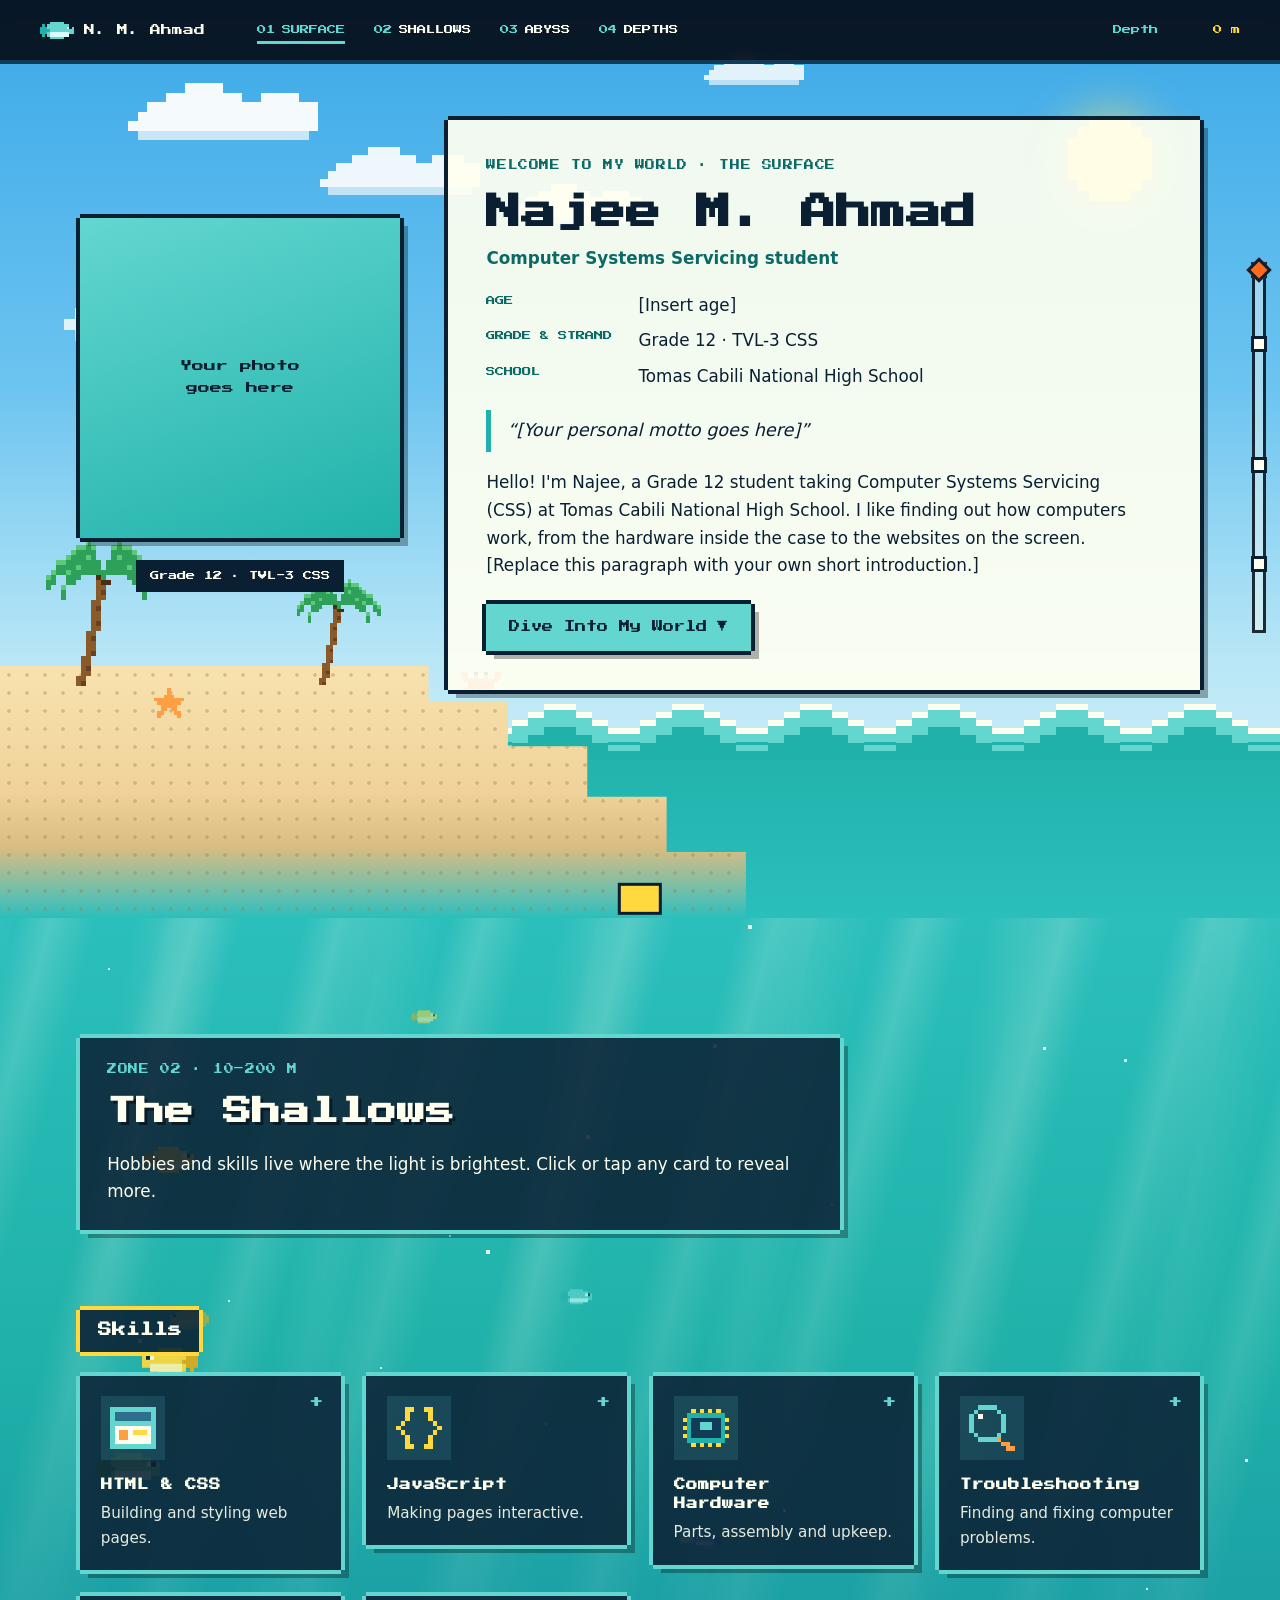
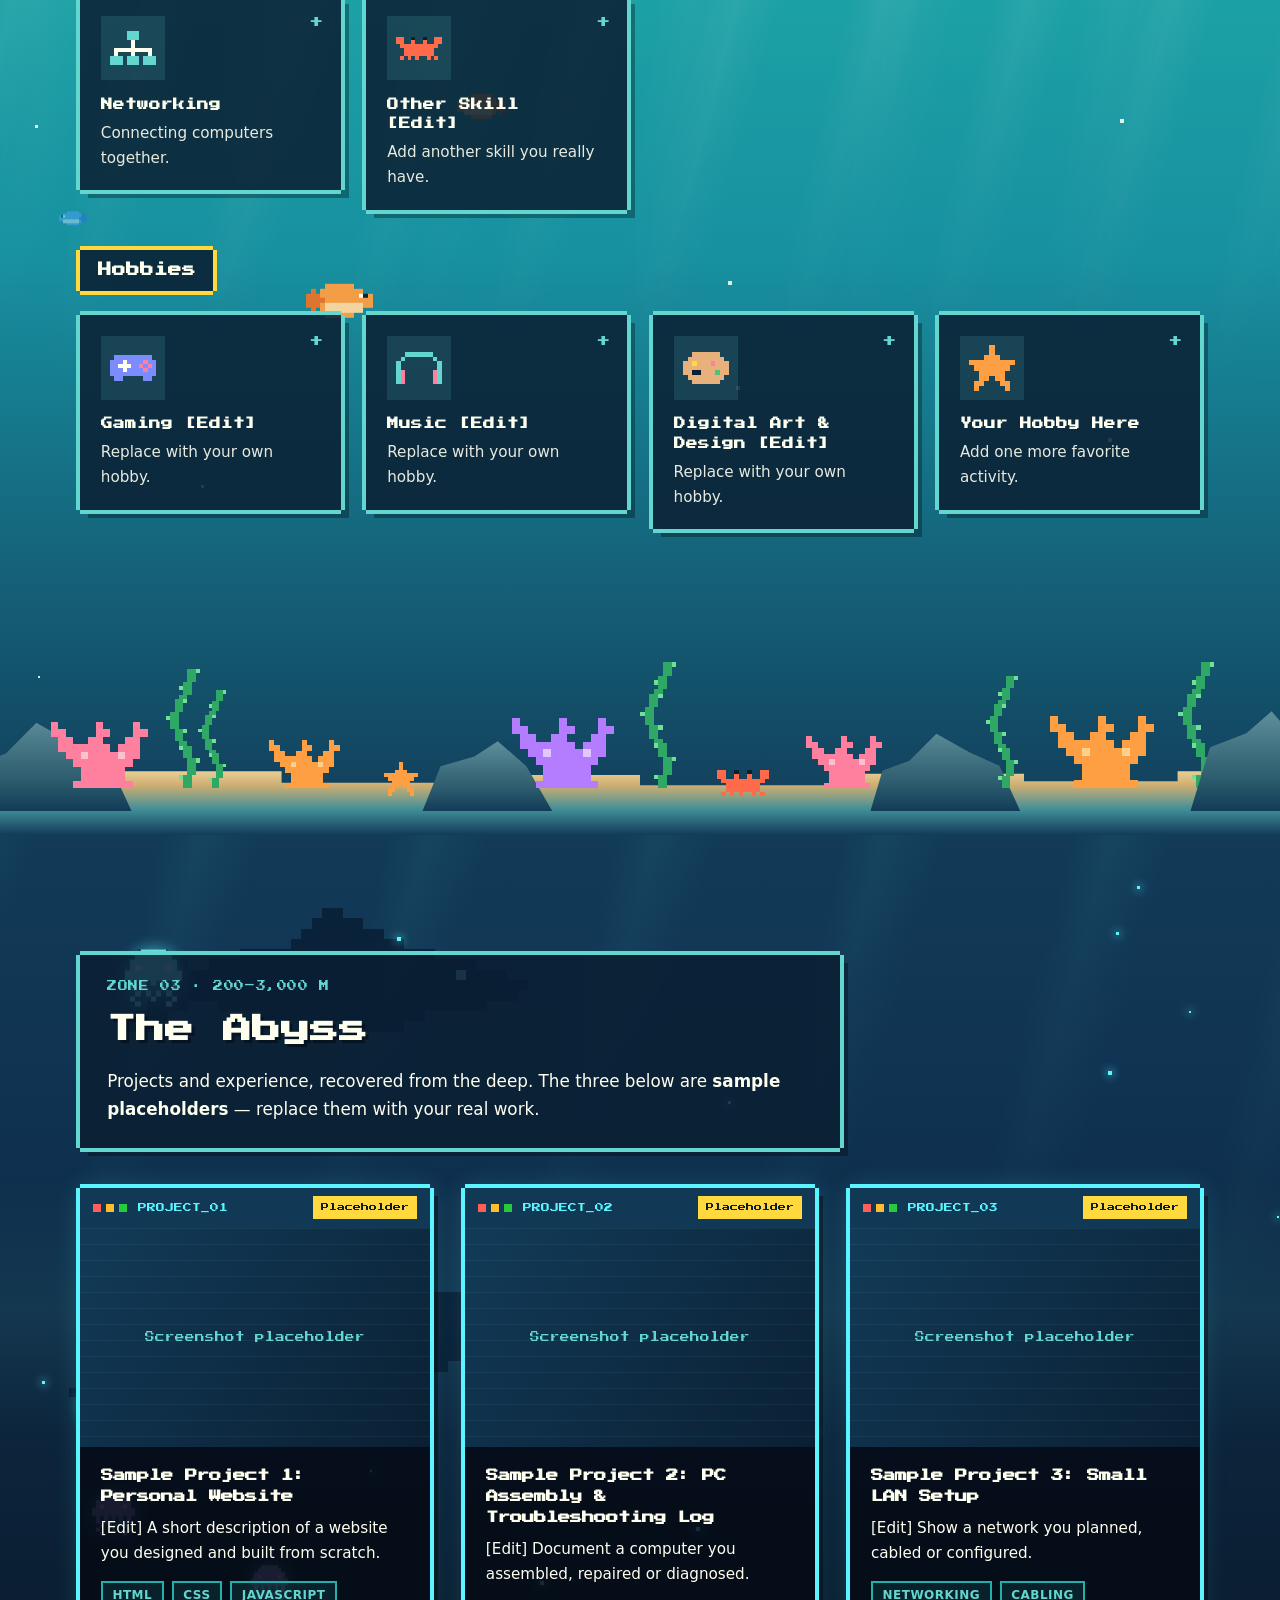
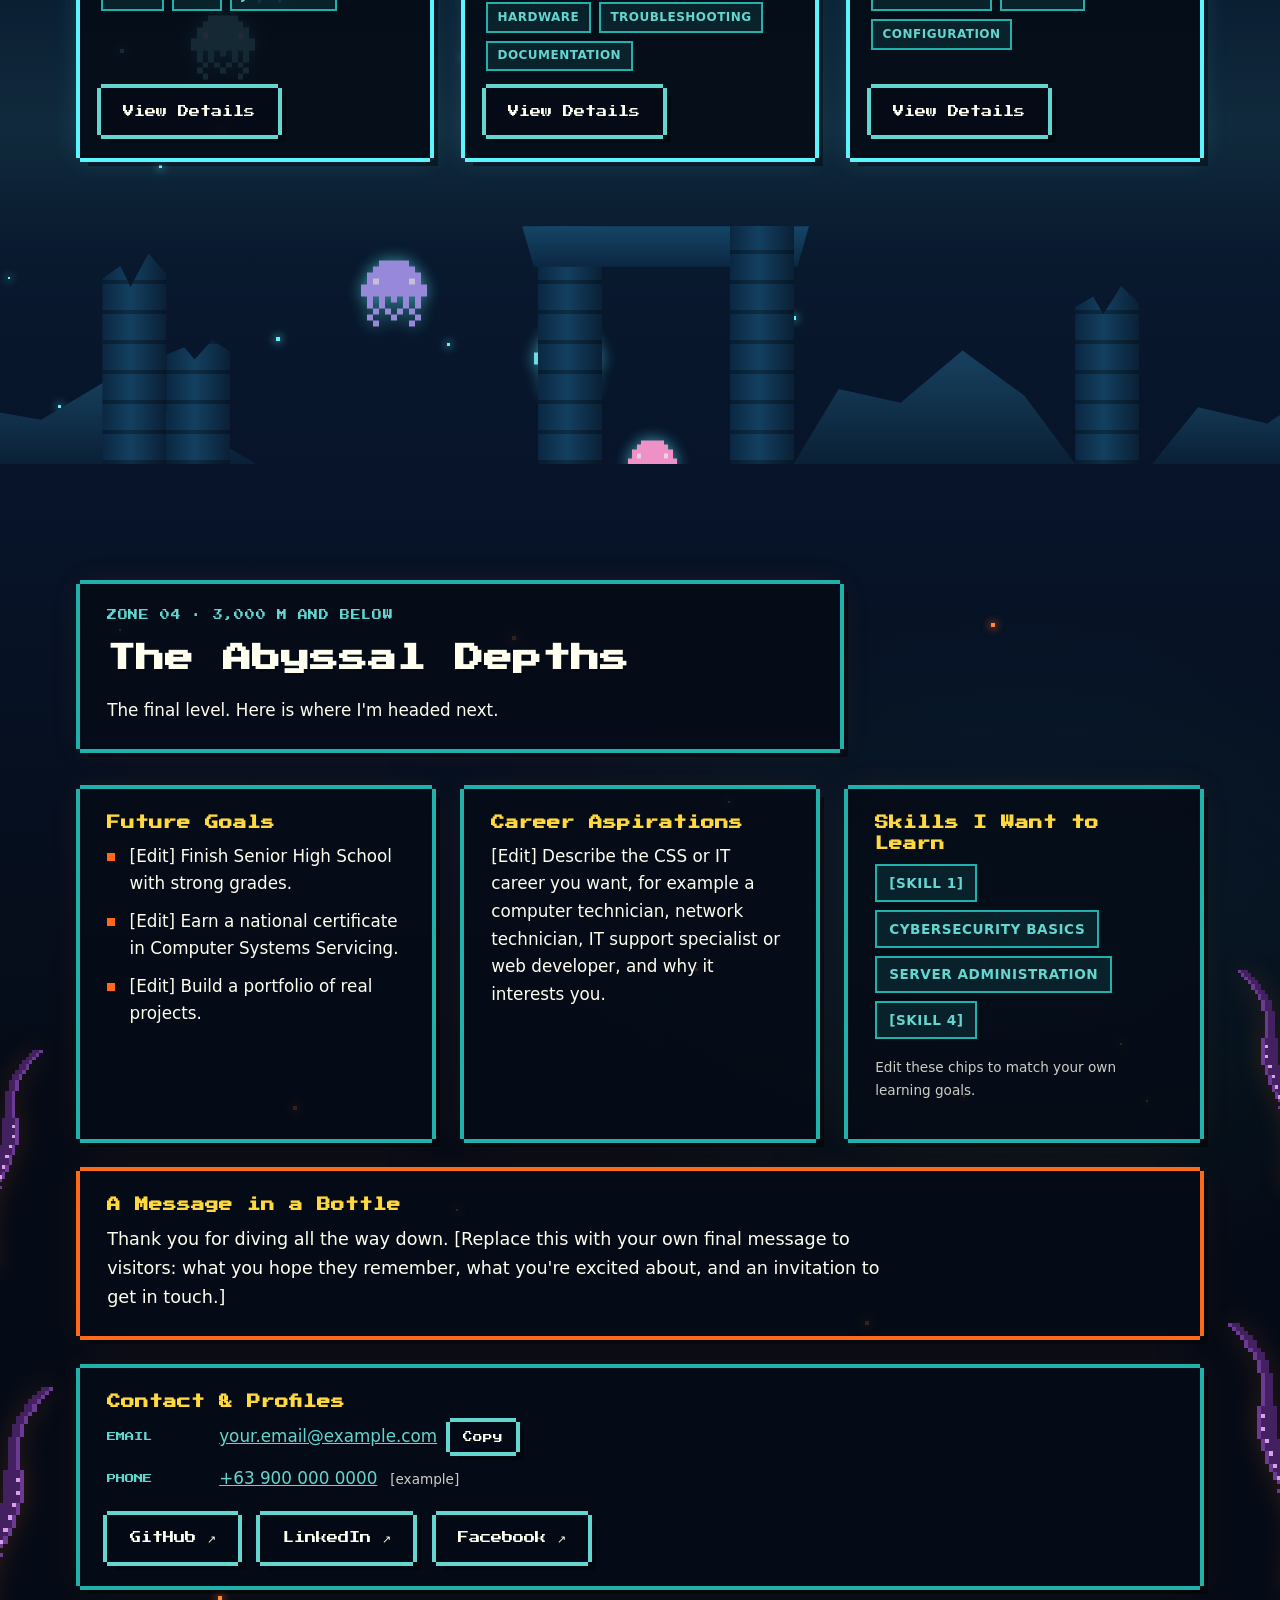
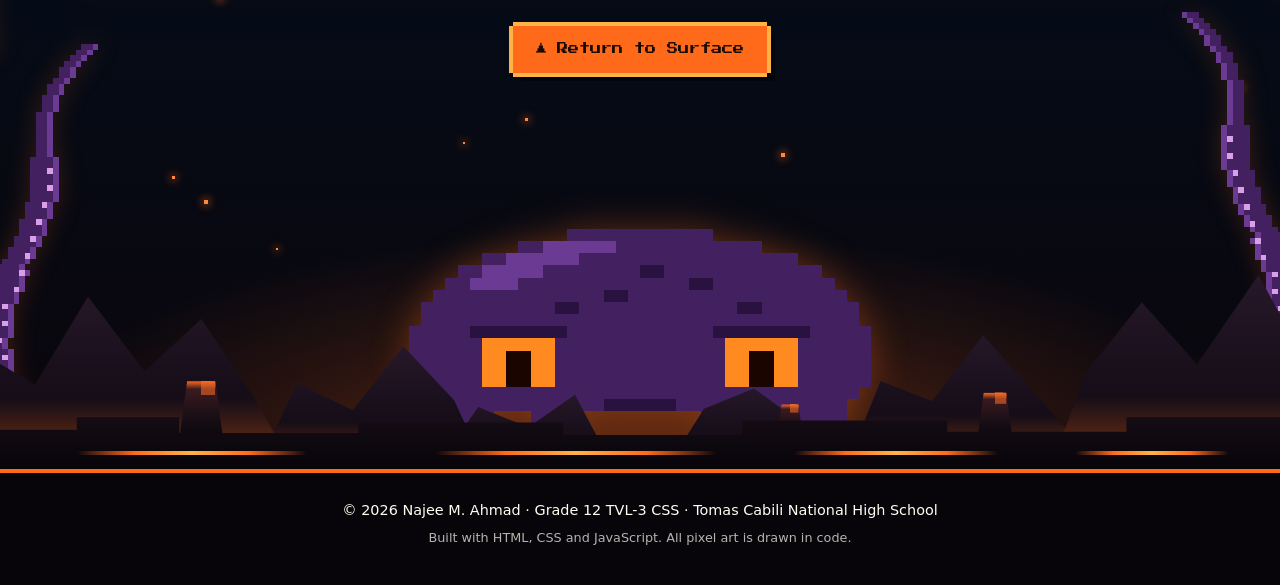
==== index.html @ f8e32ce3 "Subject1" ====
<!DOCTYPE html>
<html lang="en">
<head>
  <meta charset="UTF-8">
  <meta name="viewport" content="width=device-width, initial-scale=1">
  <title>Najee M. Ahmad | Underwater Portfolio</title>
  <meta name="description" content="Portfolio of Najee M. Ahmad, Grade 12 TVL-3 CSS (Computer Systems Servicing) student at Tomas Cabili National High School. Dive from the surface to the abyss to explore hobbies, skills and projects.">
  <meta name="theme-color" content="#0B1F33">
  <link rel="icon" href="data:image/svg+xml,%3Csvg xmlns='http://www.w3.org/2000/svg' viewBox='0 0 8 8' shape-rendering='crispEdges'%3E%3Crect width='8' height='8' fill='%230B1F33'/%3E%3Crect x='2' y='3' width='4' height='2' fill='%2363D6D0'/%3E%3Crect x='1' y='2' width='1' height='4' fill='%2320B2AA'/%3E%3Crect x='5' y='3' width='1' height='1' fill='%23FFFFF0'/%3E%3C/svg%3E">

  <!-- Pixel font. If it can't load (offline), a monospace fallback is used automatically. -->
  <link rel="preconnect" href="https://fonts.googleapis.com">
  <link rel="preconnect" href="https://fonts.gstatic.com" crossorigin>
  <link href="https://fonts.googleapis.com/css2?family=Press+Start+2P&display=swap" rel="stylesheet">

  <link rel="stylesheet" href="style.css">
  <script>document.documentElement.classList.add('js');</script>
</head>

<!--
  ====================================================================
  HOW TO CUSTOMIZE THIS PORTFOLIO
  ====================================================================
  1. Profile photo ......... put a square photo at  images/profile.jpg
  2. Project screenshots ... put images at  images/project-1.png, project-2.png, project-3.png
                             (missing images automatically show a placeholder)
  3. Anything in [square brackets] is a placeholder: search for "[" and replace it.
  4. Address: find the row marked "OPTIONAL ADDRESS" in the hero and remove the
     word  hidden  from it if you want to show it.
  5. Hobbies / skills: edit the text inside each <article class="card">.
     Proficiency dots: change  data-level="3"  (0 to 5).
  6. Projects: edit each project card AND its matching <div class="project-details">.
  7. Links: replace the example GitHub / LinkedIn / Facebook / email addresses.
  ====================================================================
-->

<body>
  <a class="skip-link" href="#main">Skip to main content</a>

  <!-- ============================ NAVIGATION ============================ -->
  <header class="site-header" id="site-header">
    <nav class="nav" aria-label="Main navigation">
      <a class="brand" href="#surface" data-scroll aria-label="Najee M. Ahmad - return to the surface">
        <span class="brand-fish" data-sprite="fish" data-palette="turq" aria-hidden="true"></span>
        <span class="brand-text">N. M. Ahmad</span>
      </a>

      <ul class="nav-menu" id="nav-menu">
        <li><a href="#surface"  data-scroll data-zone-link="surface"><span class="n">01</span>Surface</a></li>
        <li><a href="#shallows" data-scroll data-zone-link="shallows"><span class="n">02</span>Shallows</a></li>
        <li><a href="#abyss"    data-scroll data-zone-link="abyss"><span class="n">03</span>Abyss</a></li>
        <li><a href="#depths"   data-scroll data-zone-link="depths"><span class="n">04</span>Depths</a></li>
      </ul>

      <div class="depth-readout" aria-hidden="true">
        <span class="depth-label">Depth</span>
        <strong id="depth-meters">0 m</strong>
      </div>

      <button class="nav-toggle" id="nav-toggle" type="button" aria-expanded="false" aria-controls="nav-menu">
        <span class="sr-only" id="nav-toggle-label">Open menu</span>
        <span class="bars" aria-hidden="true"></span>
      </button>
    </nav>
    <div class="progress" aria-hidden="true"><span id="progress-bar"></span></div>
  </header>

  <!-- Depth gauge: jump to any zone -->
  <aside class="depth-gauge" aria-label="Depth indicator and zone shortcuts">
    <div class="gauge-track">
      <span class="gauge-fill" id="gauge-fill" aria-hidden="true"></span>
      <a class="gauge-tick" href="#surface"  data-scroll data-zone-link="surface"  data-index="0" style="top:0%"  aria-label="The Surface"        title="The Surface"></a>
      <a class="gauge-tick" href="#shallows" data-scroll data-zone-link="shallows" data-index="1" style="top:25%" aria-label="The Shallows"       title="The Shallows"></a>
      <a class="gauge-tick" href="#abyss"    data-scroll data-zone-link="abyss"    data-index="2" style="top:55%" aria-label="The Abyss"          title="The Abyss"></a>
      <a class="gauge-tick" href="#depths"   data-scroll data-zone-link="depths"   data-index="3" style="top:85%" aria-label="The Abyssal Depths"  title="The Abyssal Depths"></a>
      <span class="gauge-marker" id="gauge-marker" aria-hidden="true"></span>
    </div>
  </aside>

  <!-- Fixed effects: rising bubbles and a darkening vignette -->
  <div class="bubbles" id="bubbles" aria-hidden="true"></div>
  <div class="vignette" id="vignette" aria-hidden="true"></div>

  <main id="main" tabindex="-1">

    <!-- ===================== 01 THE SURFACE : ABOUT ME ===================== -->
    <section id="surface" class="zone zone-surface" aria-labelledby="about-title">
      <div class="scene scene-surface" aria-hidden="true">
        <div class="sun-wrap"><div class="sun"></div></div>
        <div class="clouds" id="clouds"></div>
        <div class="sea">
          <div class="wave wave-back"></div>
          <div class="wave wave-front"></div>
        </div>
        <div class="sand"></div>
        <div class="palm palm-a" data-sprite="palm"></div>
        <div class="palm palm-b" data-sprite="palm"></div>
        <div class="shore-critter crab" data-sprite="crab"></div>
        <div class="shore-critter starfish" data-sprite="starfish"></div>
      </div>

      <div class="zone-content hero-grid">
        <figure class="profile-card reveal">
          <div class="profile-frame">
            <span class="profile-fallback" aria-hidden="true">Your photo<br>goes here</span>
            <!-- Replace images/profile.jpg with your own square photo -->
            <img src="images/profile.jpg" alt="Portrait of Najee M. Ahmad" width="320" height="320" data-fallback>
          </div>
          <figcaption>Grade 12 &middot; TVL-3 CSS</figcaption>
        </figure>

        <div class="hero-panel reveal">
          <p class="eyebrow">Welcome to my world &middot; The Surface</p>
          <h1 id="about-title">Najee M. Ahmad</h1>
          <p class="hero-role">Computer Systems Servicing student</p>

          <dl class="facts">
            <div class="fact"><dt>Age</dt><dd>[Insert age]</dd></div>
            <div class="fact"><dt>Grade &amp; Strand</dt><dd>Grade 12 &middot; TVL-3 CSS</dd></div>
            <div class="fact"><dt>School</dt><dd>Tomas Cabili National High School</dd></div>
            <!-- OPTIONAL ADDRESS: remove the word "hidden" below only if you choose to share it -->
            <div class="fact" hidden><dt>Address</dt><dd>[Your address]</dd></div>
          </dl>

          <blockquote class="motto">
            <p>&ldquo;[Your personal motto goes here]&rdquo;</p>
          </blockquote>

          <p class="intro">
            Hello! I'm Najee, a Grade 12 student taking Computer Systems Servicing (CSS) at Tomas Cabili
            National High School. I like finding out how computers work, from the hardware inside the case to
            the websites on the screen. [Replace this paragraph with your own short introduction.]
          </p>

          <button type="button" class="btn btn-primary" data-scroll-target="shallows">
            Dive Into My World <span class="btn-arrow" aria-hidden="true">&#9660;</span>
          </button>
        </div>
      </div>
    </section>

    <!-- ================== 02 THE SHALLOWS : HOBBIES AND SKILLS ================== -->
    <section id="shallows" class="zone zone-shallows" aria-labelledby="shallows-title">
      <div class="scene scene-shallows" aria-hidden="true">
        <div class="rays rays-a"></div>
        <div class="rays rays-b"></div>
        <div class="layer" data-speed="0.10"><div class="field" data-field="fish-far"></div></div>
        <div class="layer" data-speed="0.22"><div class="field" data-field="fish-mid"></div></div>
        <div class="particles" data-particles="plankton"></div>
        <div class="reef" id="reef"></div>
      </div>

      <div class="zone-content">
        <header class="section-head panel reveal">
          <p class="eyebrow">Zone 02 &middot; 10&ndash;200 m</p>
          <h2 id="shallows-title" class="zone-title">The Shallows</h2>
          <p>Hobbies and skills live where the light is brightest. Click or tap any card to reveal more.</p>
        </header>

        <h3 class="group-title reveal">Skills</h3>
        <div class="card-grid" data-stagger>

          <article class="card reveal">
            <div class="card-icon" data-sprite="icon-browser" aria-hidden="true"></div>
            <h4 class="card-title"><button type="button" class="card-toggle" aria-expanded="false" aria-controls="more-html">HTML &amp; CSS</button></h4>
            <p class="card-teaser">Building and styling web pages.</p>
            <div class="card-more" id="more-html"><div class="card-more-inner">
              <p>[Edit] I write semantic HTML and responsive CSS layouts. Add the pages, projects or practice work you have built.</p>
              <div class="meter-row"><span class="meter-label">Proficiency [edit]</span><span class="meter" data-level="3" role="img" aria-label="Proficiency: 3 out of 5"></span></div>
            </div></div>
          </article>

          <article class="card reveal">
            <div class="card-icon" data-sprite="icon-braces" aria-hidden="true"></div>
            <h4 class="card-title"><button type="button" class="card-toggle" aria-expanded="false" aria-controls="more-js">JavaScript</button></h4>
            <p class="card-teaser">Making pages interactive.</p>
            <div class="card-more" id="more-js"><div class="card-more-inner">
              <p>[Edit] Describe what you can do with JavaScript: menus, modals, small games, form checks, and so on.</p>
              <div class="meter-row"><span class="meter-label">Proficiency [edit]</span><span class="meter" data-level="2" role="img" aria-label="Proficiency: 2 out of 5"></span></div>
            </div></div>
          </article>

          <article class="card reveal">
            <div class="card-icon" data-sprite="icon-chip" aria-hidden="true"></div>
            <h4 class="card-title"><button type="button" class="card-toggle" aria-expanded="false" aria-controls="more-hw">Computer Hardware</button></h4>
            <p class="card-teaser">Parts, assembly and upkeep.</p>
            <div class="card-more" id="more-hw"><div class="card-more-inner">
              <p>[Edit] Mention the hardware tasks you practice: identifying components, assembling a PC, upgrading RAM or storage, safe handling.</p>
              <div class="meter-row"><span class="meter-label">Proficiency [edit]</span><span class="meter" data-level="4" role="img" aria-label="Proficiency: 4 out of 5"></span></div>
            </div></div>
          </article>

          <article class="card reveal">
            <div class="card-icon" data-sprite="icon-magnifier" aria-hidden="true"></div>
            <h4 class="card-title"><button type="button" class="card-toggle" aria-expanded="false" aria-controls="more-ts">Troubleshooting</button></h4>
            <p class="card-teaser">Finding and fixing computer problems.</p>
            <div class="card-more" id="more-ts"><div class="card-more-inner">
              <p>[Edit] Explain how you diagnose problems step by step, such as a PC that won't boot or a slow system, and how you document the fix.</p>
              <div class="meter-row"><span class="meter-label">Proficiency [edit]</span><span class="meter" data-level="3" role="img" aria-label="Proficiency: 3 out of 5"></span></div>
            </div></div>
          </article>

          <article class="card reveal">
            <div class="card-icon" data-sprite="icon-network" aria-hidden="true"></div>
            <h4 class="card-title"><button type="button" class="card-toggle" aria-expanded="false" aria-controls="more-net">Networking</button></h4>
            <p class="card-teaser">Connecting computers together.</p>
            <div class="card-more" id="more-net"><div class="card-more-inner">
              <p>[Edit] Share what you know about LAN setup, cabling, IP addressing or configuring a router or switch.</p>
              <div class="meter-row"><span class="meter-label">Proficiency [edit]</span><span class="meter" data-level="3" role="img" aria-label="Proficiency: 3 out of 5"></span></div>
            </div></div>
          </article>

          <article class="card reveal">
            <div class="card-icon" data-sprite="crab" aria-hidden="true"></div>
            <h4 class="card-title"><button type="button" class="card-toggle" aria-expanded="false" aria-controls="more-other">Other Skill [Edit]</button></h4>
            <p class="card-teaser">Add another skill you really have.</p>
            <div class="card-more" id="more-other"><div class="card-more-inner">
              <p>[Edit] For example: office software, video editing, teamwork, or communication. Delete this card if you don't need it.</p>
              <div class="meter-row"><span class="meter-label">Proficiency [edit]</span><span class="meter" data-level="3" role="img" aria-label="Proficiency: 3 out of 5"></span></div>
            </div></div>
          </article>
        </div>

        <h3 class="group-title reveal">Hobbies</h3>
        <div class="card-grid" data-stagger>

          <article class="card reveal">
            <div class="card-icon" data-sprite="icon-gamepad" aria-hidden="true"></div>
            <h4 class="card-title"><button type="button" class="card-toggle" aria-expanded="false" aria-controls="more-h1">Gaming [Edit]</button></h4>
            <p class="card-teaser">Replace with your own hobby.</p>
            <div class="card-more" id="more-h1"><div class="card-more-inner">
              <p>[Edit] Tell visitors what you enjoy about this hobby and what it has taught you.</p>
            </div></div>
          </article>

          <article class="card reveal">
            <div class="card-icon" data-sprite="icon-headphones" aria-hidden="true"></div>
            <h4 class="card-title"><button type="button" class="card-toggle" aria-expanded="false" aria-controls="more-h2">Music [Edit]</button></h4>
            <p class="card-teaser">Replace with your own hobby.</p>
            <div class="card-more" id="more-h2"><div class="card-more-inner">
              <p>[Edit] Mention the kinds of music you like, instruments you play, or playlists you make.</p>
            </div></div>
          </article>

          <article class="card reveal">
            <div class="card-icon" data-sprite="icon-palette" aria-hidden="true"></div>
            <h4 class="card-title"><button type="button" class="card-toggle" aria-expanded="false" aria-controls="more-h3">Digital Art &amp; Design [Edit]</button></h4>
            <p class="card-teaser">Replace with your own hobby.</p>
            <div class="card-more" id="more-h3"><div class="card-more-inner">
              <p>[Edit] Describe the art, design or editing you do and the tools you use.</p>
            </div></div>
          </article>

          <article class="card reveal">
            <div class="card-icon" data-sprite="starfish" aria-hidden="true"></div>
            <h4 class="card-title"><button type="button" class="card-toggle" aria-expanded="false" aria-controls="more-h4">Your Hobby Here</button></h4>
            <p class="card-teaser">Add one more favorite activity.</p>
            <div class="card-more" id="more-h4"><div class="card-more-inner">
              <p>[Edit] Sports, reading, cooking, travelling... anything that tells visitors who you are.</p>
            </div></div>
          </article>
        </div>
      </div>
    </section>

    <!-- ================ 03 THE ABYSS : PROJECTS AND EXPERIENCE ================ -->
    <section id="abyss" class="zone zone-abyss" aria-labelledby="abyss-title">
      <div class="scene scene-abyss" aria-hidden="true">
        <div class="rays rays-deep"></div>
        <div class="fog fog-a"></div>
        <div class="fog fog-b"></div>
        <div class="layer" data-speed="0.06"><div class="field" data-field="sharks"></div></div>
        <div class="layer" data-speed="0.16"><div class="field" data-field="jellies"></div></div>
        <div class="particles" data-particles="glow"></div>
        <div class="ruins">
          <i class="rock r1"></i>
          <i class="pillar p1"></i>
          <i class="pillar p2"></i>
          <div class="arch"><i class="pillar"></i><i class="lintel"></i><i class="pillar"></i></div>
          <i class="rock r2"></i>
          <i class="pillar p3"></i>
          <i class="rock r3"></i>
        </div>
      </div>

      <div class="zone-content">
        <header class="section-head panel reveal">
          <p class="eyebrow">Zone 03 &middot; 200&ndash;3,000 m</p>
          <h2 id="abyss-title" class="zone-title">The Abyss</h2>
          <p>Projects and experience, recovered from the deep. The three below are <strong>sample placeholders</strong> &mdash; replace them with your real work.</p>
        </header>

        <div class="project-grid" data-stagger>

          <article class="project-card reveal">
            <div class="terminal-bar">
              <span class="dots" aria-hidden="true"><i></i><i></i><i></i></span>
              <span class="terminal-title">PROJECT_01</span>
              <span class="badge">Placeholder</span>
            </div>
            <div class="shot">
              <span class="shot-fallback" aria-hidden="true">Screenshot placeholder</span>
              <img src="images/project-1.png" alt="Screenshot of Sample Project 1, a personal portfolio website" width="800" height="500" data-fallback>
            </div>
            <div class="project-body">
              <h3>Sample Project 1: Personal Website</h3>
              <p>[Edit] A short description of a website you designed and built from scratch.</p>
              <ul class="tags" aria-label="Technologies used">
                <li>HTML</li><li>CSS</li><li>JavaScript</li>
              </ul>
              <button type="button" class="btn btn-ghost" data-project-open="project-1-details">View Details</button>
            </div>
            <div class="project-details" id="project-1-details" hidden>
              <h3>Sample Project 1: Personal Website</h3>
              <p class="detail-meta">Placeholder &middot; [Month Year] &middot; [Solo / Team]</p>
              <div class="shot">
                <span class="shot-fallback" aria-hidden="true">Screenshot placeholder</span>
                <img src="images/project-1.png" alt="Screenshot of Sample Project 1, a personal portfolio website" width="800" height="500" data-fallback>
              </div>
              <h4>Overview</h4>
              <p>[Edit] Explain what the project is, who it is for, and why you made it.</p>
              <h4>What I did</h4>
              <ul class="detail-list">
                <li>[Edit] Planned the layout and chose the colors.</li>
                <li>[Edit] Wrote the HTML, CSS and JavaScript.</li>
                <li>[Edit] Tested it on phone and desktop.</li>
              </ul>
              <h4>Skills used</h4>
              <ul class="tags"><li>HTML</li><li>CSS</li><li>JavaScript</li></ul>
              <p><a class="btn btn-ghost" href="https://github.com/your-username/project-1" target="_blank" rel="noopener noreferrer">View on GitHub (example link) &#8599;</a></p>
            </div>
          </article>

          <article class="project-card reveal">
            <div class="terminal-bar">
              <span class="dots" aria-hidden="true"><i></i><i></i><i></i></span>
              <span class="terminal-title">PROJECT_02</span>
              <span class="badge">Placeholder</span>
            </div>
            <div class="shot">
              <span class="shot-fallback" aria-hidden="true">Screenshot placeholder</span>
              <img src="images/project-2.png" alt="Photo of Sample Project 2, a PC assembly and troubleshooting log" width="800" height="500" data-fallback>
            </div>
            <div class="project-body">
              <h3>Sample Project 2: PC Assembly &amp; Troubleshooting Log</h3>
              <p>[Edit] Document a computer you assembled, repaired or diagnosed.</p>
              <ul class="tags" aria-label="Skills used">
                <li>Hardware</li><li>Troubleshooting</li><li>Documentation</li>
              </ul>
              <button type="button" class="btn btn-ghost" data-project-open="project-2-details">View Details</button>
            </div>
            <div class="project-details" id="project-2-details" hidden>
              <h3>Sample Project 2: PC Assembly &amp; Troubleshooting Log</h3>
              <p class="detail-meta">Placeholder &middot; [Month Year] &middot; [Class activity / Personal]</p>
              <div class="shot">
                <span class="shot-fallback" aria-hidden="true">Photo placeholder</span>
                <img src="images/project-2.png" alt="Photo of Sample Project 2, a PC assembly and troubleshooting log" width="800" height="500" data-fallback>
              </div>
              <h4>Overview</h4>
              <p>[Edit] Describe the computer, the problem or the build goal.</p>
              <h4>What I did</h4>
              <ul class="detail-list">
                <li>[Edit] Identified and installed the components.</li>
                <li>[Edit] Tested the system and recorded the results.</li>
                <li>[Edit] Wrote down the problem, the cause and the fix.</li>
              </ul>
              <h4>Skills used</h4>
              <ul class="tags"><li>Hardware</li><li>Troubleshooting</li><li>Documentation</li></ul>
            </div>
          </article>

          <article class="project-card reveal">
            <div class="terminal-bar">
              <span class="dots" aria-hidden="true"><i></i><i></i><i></i></span>
              <span class="terminal-title">PROJECT_03</span>
              <span class="badge">Placeholder</span>
            </div>
            <div class="shot">
              <span class="shot-fallback" aria-hidden="true">Screenshot placeholder</span>
              <img src="images/project-3.png" alt="Diagram of Sample Project 3, a small local area network setup" width="800" height="500" data-fallback>
            </div>
            <div class="project-body">
              <h3>Sample Project 3: Small LAN Setup</h3>
              <p>[Edit] Show a network you planned, cabled or configured.</p>
              <ul class="tags" aria-label="Skills used">
                <li>Networking</li><li>Cabling</li><li>Configuration</li>
              </ul>
              <button type="button" class="btn btn-ghost" data-project-open="project-3-details">View Details</button>
            </div>
            <div class="project-details" id="project-3-details" hidden>
              <h3>Sample Project 3: Small LAN Setup</h3>
              <p class="detail-meta">Placeholder &middot; [Month Year] &middot; [Class activity / Personal]</p>
              <div class="shot">
                <span class="shot-fallback" aria-hidden="true">Diagram placeholder</span>
                <img src="images/project-3.png" alt="Diagram of Sample Project 3, a small local area network setup" width="800" height="500" data-fallback>
              </div>
              <h4>Overview</h4>
              <p>[Edit] Describe the network: how many computers, what equipment, and what it was for.</p>
              <h4>What I did</h4>
              <ul class="detail-list">
                <li>[Edit] Prepared and tested the network cables.</li>
                <li>[Edit] Configured IP addresses and checked connectivity.</li>
                <li>[Edit] Solved any connection problems.</li>
              </ul>
              <h4>Skills used</h4>
              <ul class="tags"><li>Networking</li><li>Cabling</li><li>Configuration</li></ul>
            </div>
          </article>
        </div>
      </div>
    </section>

    <!-- ============== 04 THE ABYSSAL DEPTHS : FINAL SECTION ============== -->
    <section id="depths" class="zone zone-depths" aria-labelledby="depths-title">
      <div class="scene scene-depths" aria-hidden="true">
        <div class="lava-glow"></div>
        <div class="particles" data-particles="embers"></div>

        <div class="tentacle t-r1" data-sprite="tentacle"></div>
        <div class="tentacle t-r2" data-sprite="tentacle"></div>
        <div class="tentacle t-r3" data-sprite="tentacle"></div>
        <div class="tentacle t-l1 is-left" data-sprite="tentacle"></div>
        <div class="tentacle t-l2 is-left" data-sprite="tentacle"></div>
        <div class="tentacle t-l3 is-left" data-sprite="tentacle"></div>

        <div class="floor">
          <div class="kraken-head" data-sprite="kraken"></div>
          <i class="vrock vr1"></i><i class="vrock vr2"></i><i class="vrock vr3"></i>
          <i class="vrock vr4"></i><i class="vrock vr5"></i><i class="vrock vr6"></i>
          <div class="vent v1"><i class="vent-body"></i></div>
          <div class="vent v2"><i class="vent-body"></i></div>
          <div class="vent v3"><i class="vent-body"></i></div>
          <div class="ground">
            <i class="crack c1"></i><i class="crack c2"></i><i class="crack c3"></i><i class="crack c4"></i>
          </div>
        </div>
      </div>

      <div class="zone-content">
        <header class="section-head panel reveal">
          <p class="eyebrow">Zone 04 &middot; 3,000 m and below</p>
          <h2 id="depths-title" class="zone-title">The Abyssal Depths</h2>
          <p>The final level. Here is where I'm headed next.</p>
        </header>

        <div class="depth-grid" data-stagger>
          <section class="panel reveal" aria-labelledby="goals-title">
            <h3 id="goals-title" class="panel-title">Future Goals</h3>
            <ul class="bullet-list">
              <li>[Edit] Finish Senior High School with strong grades.</li>
              <li>[Edit] Earn a national certificate in Computer Systems Servicing.</li>
              <li>[Edit] Build a portfolio of real projects.</li>
            </ul>
          </section>

          <section class="panel reveal" aria-labelledby="career-title">
            <h3 id="career-title" class="panel-title">Career Aspirations</h3>
            <p>[Edit] Describe the CSS or IT career you want, for example a computer technician, network technician, IT support specialist or web developer, and why it interests you.</p>
          </section>

          <section class="panel reveal" aria-labelledby="learn-title">
            <h3 id="learn-title" class="panel-title">Skills I Want to Learn</h3>
            <ul class="tags tags-large">
              <li>[Skill 1]</li>
              <li>Cybersecurity basics</li>
              <li>Server administration</li>
              <li>[Skill 4]</li>
            </ul>
            <p class="small-note">Edit these chips to match your own learning goals.</p>
          </section>
        </div>

        <section class="panel bottle reveal" aria-labelledby="message-title">
          <h3 id="message-title" class="panel-title">A Message in a Bottle</h3>
          <p>
            Thank you for diving all the way down. [Replace this with your own final message to visitors: what
            you hope they remember, what you're excited about, and an invitation to get in touch.]
          </p>
        </section>

        <section class="panel contact reveal" aria-labelledby="contact-title">
          <h3 id="contact-title" class="panel-title">Contact &amp; Profiles</h3>
          <dl class="contact-list">
            <div class="contact-row">
              <dt>Email</dt>
              <dd>
                <a id="email-link" href="mailto:your.email@example.com">your.email@example.com</a>
                <button type="button" id="copy-email" class="btn btn-ghost btn-small">Copy</button>
              </dd>
            </div>
            <div class="contact-row">
              <dt>Phone</dt>
              <dd><a href="tel:+639000000000">+63 900 000 0000</a> <span class="small-note">[example]</span></dd>
            </div>
          </dl>
          <ul class="social-links">
            <li><a class="btn btn-ghost" href="https://github.com/your-username" target="_blank" rel="noopener noreferrer">GitHub &#8599;</a></li>
            <li><a class="btn btn-ghost" href="https://www.linkedin.com/in/your-profile" target="_blank" rel="noopener noreferrer">LinkedIn &#8599;</a></li>
            <li><a class="btn btn-ghost" href="https://www.facebook.com/your.profile" target="_blank" rel="noopener noreferrer">Facebook &#8599;</a></li>
          </ul>
        </section>

        <div class="return-wrap reveal">
          <button type="button" class="btn btn-lava" data-scroll-target="surface">
            <span class="btn-arrow up" aria-hidden="true">&#9650;</span> Return to Surface
          </button>
        </div>
      </div>
    </section>
  </main>

  <footer class="site-footer">
    <p>&copy; <span id="year">2026</span> Najee M. Ahmad &middot; Grade 12 TVL-3 CSS &middot; Tomas Cabili National High School</p>
    <p class="footer-note">Built with HTML, CSS and JavaScript. All pixel art is drawn in code.</p>
  </footer>

  <!-- ====================== PROJECT DETAILS MODAL ====================== -->
  <dialog id="project-modal" class="modal" aria-labelledby="modal-title">
    <div class="modal-inner">
      <button type="button" class="modal-close" id="modal-close" aria-label="Close project details">&times;</button>
      <div class="modal-body" id="modal-body"></div>
    </div>
  </dialog>

  <div class="toast" id="toast" role="status" aria-live="polite"></div>

  <script src="script.js"></script>
</body>
</html>
---- style.css ----
/* ==========================================================================
   Najee M. Ahmad - Underwater Portfolio  |  style.css
   --------------------------------------------------------------------------
   1.  Design tokens
   2.  Base & utilities
   3.  Pixel UI pieces (panels, buttons)
   4.  Navigation, depth gauge, fixed effects
   5.  Zones (shared)
   6.  Zone 1 - The Surface
   7.  Zone 2 - The Shallows
   8.  Zone 3 - The Abyss
   9.  Zone 4 - The Abyssal Depths
   10. Creatures, particles, bubbles
   11. Cards, projects, modal
   12. Footer & toast
   13. Keyframes
   14. Responsive
   15. Reduced motion
   ========================================================================== */

/* ------------------------------ 1. TOKENS ------------------------------- */
:root {
  --navy: #0B1F33;
  --deep: #123B58;
  --teal: #20B2AA;
  --turq: #63D6D0;
  --ivory: #FFFFF0;
  --abyss: #050B16;

  /* extra scenery colors */
  --coral: #FF7F9F;
  --weed: #4CC27A;
  --bio: #5CF4FF;
  --lava: #FF6A1A;
  --gold: #FFD93D;

  --font-pixel: "Press Start 2P", "Courier New", ui-monospace, monospace;
  --font-body: "Segoe UI", system-ui, -apple-system, Roboto, "Helvetica Neue", Arial, sans-serif;

  --nav-h: 64px;
  --bc: var(--turq); /* current pixel-border colour */

  /* 64x16 pixel wave tiles (stepped crest) in three colours */
  --tile-light: url("data:image/svg+xml,%3Csvg xmlns='http://www.w3.org/2000/svg' width='64' height='16' shape-rendering='crispEdges'%3E%3Cpath fill='%2363D6D0' d='M0 8H8V4H16V0H32V4H40V8H48V12H64V16H0Z'/%3E%3C/svg%3E");
  --tile-ivory: url("data:image/svg+xml,%3Csvg xmlns='http://www.w3.org/2000/svg' width='64' height='16' shape-rendering='crispEdges'%3E%3Cpath fill='%23FFFFF0' d='M0 8H8V4H16V0H32V4H40V8H48V12H64V16H0Z'/%3E%3C/svg%3E");
  --tile-teal: url("data:image/svg+xml,%3Csvg xmlns='http://www.w3.org/2000/svg' width='64' height='16' shape-rendering='crispEdges'%3E%3Cpath fill='%2320B2AA' d='M0 8H8V4H16V0H32V4H40V8H48V12H64V16H0Z'/%3E%3C/svg%3E");
}

/* --------------------------- 2. BASE & UTILITIES ------------------------ */
*, *::before, *::after { box-sizing: border-box; }

html {
  scroll-behavior: smooth;
  -webkit-text-size-adjust: 100%;
}

body {
  margin: 0;
  background: var(--abyss);
  color: var(--ivory);
  font-family: var(--font-body);
  font-size: 1.05rem;
  line-height: 1.65;
  overflow-x: hidden;
}

img, svg { max-width: 100%; }
h1, h2, h3, h4 { margin: 0 0 .6em; line-height: 1.4; }
p { margin: 0 0 1em; }
ul { margin: 0; padding: 0; list-style: none; }
a { color: var(--turq); }
[hidden] { display: none !important; }

:focus-visible { outline: 3px solid var(--gold); outline-offset: 3px; }
.hero-panel :focus-visible { outline-color: var(--navy); }

.sr-only {
  position: absolute; width: 1px; height: 1px; margin: -1px; padding: 0;
  overflow: hidden; clip: rect(0 0 0 0); white-space: nowrap; border: 0;
}

.skip-link {
  position: fixed; left: 1rem; top: -5rem; z-index: 300;
  background: var(--gold); color: var(--navy);
  padding: .7rem 1rem; font-weight: 700; text-decoration: none;
  transition: top .15s;
}
.skip-link:focus { top: 1rem; }

[data-sprite] svg { display: block; width: 100%; height: auto; }

/* ------------------------- 3. PIXEL UI PIECES --------------------------- */
/* Notched "pixel" border made from four box-shadows + a hard drop shadow */
.panel, .btn, .card, .project-card, .hero-panel, .profile-frame, .modal-inner {
  box-shadow:
    0 -4px 0 0 var(--bc),
    0 4px 0 0 var(--bc),
    -4px 0 0 0 var(--bc),
    4px 0 0 0 var(--bc),
    8px 8px 0 0 rgba(0, 0, 0, .3);
}

.panel {
  --bc: var(--turq);
  background: rgba(11, 31, 51, .86);
  padding: 1.5rem 1.7rem;
}

.eyebrow {
  margin: 0 0 .8rem;
  font-family: var(--font-pixel);
  font-size: .62rem;
  letter-spacing: .06em;
  line-height: 1.6;
  text-transform: uppercase;
  color: var(--turq);
}

.zone-title {
  font-family: var(--font-pixel);
  font-size: clamp(1.15rem, 3vw, 1.8rem);
  line-height: 1.5;
  text-shadow: 3px 3px 0 rgba(5, 11, 22, .6);
}

.panel-title {
  font-family: var(--font-pixel);
  font-size: .85rem;
  line-height: 1.6;
  color: var(--gold);
}

.small-note { font-size: .85rem; opacity: .8; }

.btn {
  --bc: var(--navy);
  display: inline-flex; align-items: center; gap: .65rem;
  padding: .95rem 1.4rem;
  font-family: var(--font-pixel);
  font-size: .7rem; line-height: 1.5;
  text-decoration: none;
  border: 0; cursor: pointer;
  background: var(--turq); color: var(--navy);
  transition: transform .12s steps(2), background-color .15s;
}
.btn:hover { transform: translateY(-3px); }
.btn:active { transform: translateY(2px); }

.btn-primary { background: var(--turq); color: var(--navy); --bc: var(--navy); }
.btn-primary:hover { background: #8CE8E3; }

.btn-ghost { background: rgba(5, 11, 22, .7); color: var(--ivory); --bc: var(--turq); }
.btn-ghost:hover { background: var(--deep); }

.btn-lava { background: var(--lava); color: #1A0A02; --bc: #FFB347; }
.btn-lava:hover { background: #FF8A3D; }

.btn-small { padding: .5rem .8rem; font-size: .6rem; }

.btn-arrow { display: inline-block; animation: nudge 1.4s steps(2) infinite; }
.btn-arrow.up { animation-name: nudgeUp; }

/* ---------------- 4. NAVIGATION, GAUGE, FIXED EFFECTS ------------------- */
.site-header {
  position: fixed; inset: 0 0 auto 0; z-index: 100;
  height: var(--nav-h);
  background: rgba(5, 11, 22, .92);
  border-bottom: 4px solid var(--deep);
  -webkit-backdrop-filter: blur(6px);
  backdrop-filter: blur(6px);
}

.nav {
  height: 100%; max-width: 1240px; margin: 0 auto;
  padding: 0 1.25rem;
  display: flex; align-items: center; gap: 1rem;
}

.brand {
  display: inline-flex; align-items: center; gap: .6rem;
  font-family: var(--font-pixel); font-size: .68rem;
  color: var(--ivory); text-decoration: none;
}
.brand-fish { width: 34px; }

.nav-menu { display: flex; gap: .25rem; margin-left: 1.5rem; }
.nav-menu a {
  position: relative; display: block;
  padding: .6rem .8rem;
  font-family: var(--font-pixel); font-size: .58rem;
  text-transform: uppercase; text-decoration: none;
  color: var(--ivory);
}
.nav-menu a .n { margin-right: .4rem; color: var(--turq); }
.nav-menu a::after {
  content: ""; position: absolute; left: .8rem; right: .8rem; bottom: .2rem;
  height: 3px; background: var(--turq);
  transform: scaleX(0); transform-origin: left;
  transition: transform .2s steps(4);
}
.nav-menu a:hover::after, .nav-menu a.is-active::after { transform: scaleX(1); }
.nav-menu a.is-active { color: var(--turq); }

.depth-readout {
  margin-left: auto;
  display: flex; align-items: baseline; gap: .6rem;
  font-family: var(--font-pixel); font-size: .58rem; color: var(--turq);
}
.depth-readout strong { min-width: 8ch; text-align: right; font-weight: 400; color: var(--gold); }

.nav-toggle {
  display: none;
  width: 44px; height: 44px; padding: 0;
  background: transparent; border: 3px solid var(--turq); cursor: pointer;
  align-items: center; justify-content: center;
}
.nav-toggle .bars, .nav-toggle .bars::before, .nav-toggle .bars::after {
  display: block; width: 20px; height: 3px; background: var(--ivory);
  transition: transform .2s steps(3), background-color .2s;
}
.nav-toggle .bars { position: relative; }
.nav-toggle .bars::before, .nav-toggle .bars::after { content: ""; position: absolute; left: 0; }
.nav-toggle .bars::before { top: -7px; }
.nav-toggle .bars::after { top: 7px; }
.site-header.is-open .nav-toggle .bars { background: transparent; }
.site-header.is-open .nav-toggle .bars::before { transform: translateY(7px) rotate(45deg); }
.site-header.is-open .nav-toggle .bars::after { transform: translateY(-7px) rotate(-45deg); }

.progress { position: absolute; left: 0; right: 0; bottom: -4px; height: 4px; }
.progress span {
  display: block; width: 100%; height: 100%;
  transform: scaleX(0); transform-origin: left;
  background: linear-gradient(90deg, var(--turq), var(--gold), var(--lava));
}

/* Depth gauge (right edge) */
.depth-gauge {
  position: fixed; right: 10px; top: 50%; z-index: 90;
  width: 22px; height: min(50vh, 360px);
  transform: translateY(-50%);
  display: flex; justify-content: center;
  pointer-events: none;
}
.gauge-track {
  position: relative; width: 8px; height: 100%;
  background: rgba(255, 255, 240, .4);
  box-shadow: 0 0 0 3px rgba(5, 11, 22, .85);
}
.gauge-fill { position: absolute; left: 0; top: 0; width: 100%; height: 0; background: var(--gold); }
.gauge-tick {
  position: absolute; left: 50%; width: 16px; height: 16px;
  background: var(--ivory); border: 3px solid var(--navy);
  transform: translate(-50%, -50%);
  pointer-events: auto;
}
.gauge-tick.is-active { background: var(--turq); }
.gauge-tick:hover { background: var(--gold); }
.gauge-marker {
  position: absolute; left: 50%; top: 0; width: 18px; height: 18px;
  background: var(--lava); border: 3px solid var(--navy);
  transform: translate(-50%, -50%) rotate(45deg);
  pointer-events: none;
}

/* Fixed effects (opacity controlled by script.js) */
.bubbles {
  position: fixed; inset: 0; z-index: 1;
  overflow: hidden; pointer-events: none; opacity: 0;
}
.bubble {
  position: absolute; bottom: -30px;
  width: var(--s); height: var(--s);
  background: rgba(255, 255, 240, .3);
  clip-path: polygon(30% 0, 70% 0, 70% 15%, 85% 15%, 85% 30%, 100% 30%, 100% 70%, 85% 70%, 85% 85%, 70% 85%, 70% 100%, 30% 100%, 30% 85%, 15% 85%, 15% 70%, 0 70%, 0 30%, 15% 30%, 15% 15%, 30% 15%);
  animation: rise var(--dur) linear infinite;
  animation-delay: var(--delay);
  will-change: transform;
}
.bubble::after {
  content: ""; position: absolute; left: 24%; top: 24%; width: 26%; height: 26%;
  background: rgba(255, 255, 240, .9);
}

.vignette {
  position: fixed; inset: 0; z-index: 2; pointer-events: none; opacity: 0;
  background: radial-gradient(ellipse at 50% 45%, transparent 38%, rgba(2, 5, 12, .85) 100%);
}

/* ----------------------------- 5. ZONES (shared) ------------------------ */
main:focus { outline: none; }

.zone {
  position: relative;
  padding: calc(var(--nav-h) + 3.5rem) clamp(1.1rem, 5vw, 3.5rem) 6rem;
}
.zone:focus { outline: none; }

.zone-content {
  position: relative; z-index: 3;
  width: 100%; max-width: 1120px; margin: 0 auto;
}

.scene {
  position: absolute; inset: 0; z-index: 0;
  overflow: hidden; pointer-events: none;
}
.zone.is-offscreen .scene * { animation-play-state: paused !important; }

.section-head { max-width: 760px; margin-bottom: 2.5rem; }
.section-head p:last-child { margin-bottom: 0; }

.group-title {
  display: inline-block;
  margin: 2.5rem 0 1.5rem;
  padding: .7rem 1.1rem;
  font-family: var(--font-pixel); font-size: .85rem;
  background: rgba(11, 31, 51, .88);
  box-shadow: 0 -4px 0 0 var(--gold), 0 4px 0 0 var(--gold), -4px 0 0 0 var(--gold), 4px 0 0 0 var(--gold);
}

/* Scroll-reveal (only hidden when JS is running) */
.js .reveal {
  opacity: 0; transform: translateY(26px);
  transition: opacity .6s ease, transform .6s ease;
  transition-delay: var(--d, 0s);
}
.js .reveal.is-visible { opacity: 1; transform: none; }

/* --------------------------- 6. ZONE 1 : SURFACE ------------------------ */
.zone-surface {
  --sea-h: clamp(110px, 20vh, 200px);
  --sand-h: clamp(150px, 28vh, 260px);
  min-height: 100vh; min-height: 100svh;
  display: flex; align-items: center;
  padding-bottom: calc(var(--sea-h) + 3rem);
  background: linear-gradient(#3AA8E8 0%, #6CC4F0 42%, #B9E7F6 72%, #DFF6F7 100%);
}

.hero-grid {
  display: grid;
  grid-template-columns: minmax(220px, 320px) 1fr;
  gap: 3rem; align-items: center;
}

.profile-card { margin: 0; text-align: center; }
.profile-frame {
  --bc: var(--navy);
  position: relative; aspect-ratio: 1; overflow: hidden;
  background: linear-gradient(160deg, var(--turq), var(--teal));
}
.profile-frame img {
  position: absolute; inset: 0; width: 100%; height: 100%; object-fit: cover;
}
.profile-fallback {
  position: absolute; inset: 0; display: grid; place-items: center;
  padding: 1rem; text-align: center;
  font-family: var(--font-pixel); font-size: .75rem; line-height: 1.8;
  color: var(--navy);
}
.is-missing { display: none; }
.profile-card figcaption {
  display: inline-block; margin-top: 1.4rem; padding: .5rem .9rem;
  font-family: var(--font-pixel); font-size: .58rem;
  background: var(--navy); color: var(--ivory);
}

.hero-panel {
  --bc: var(--navy);
  background: rgba(255, 255, 240, .92);
  color: var(--navy);
  padding: clamp(1.4rem, 3vw, 2.4rem);
}
.hero-panel .eyebrow { color: #0B6A66; }
.hero-panel h1 {
  font-family: var(--font-pixel);
  font-size: clamp(1.3rem, 3.6vw, 2.2rem);
  line-height: 1.5; margin-bottom: .3rem;
}
.hero-role { margin-bottom: 1.2rem; font-weight: 600; color: #0B6A66; }

.facts { display: grid; gap: .5rem; margin: 0 0 1.2rem; }
.fact { display: grid; grid-template-columns: 8.5rem 1fr; gap: .2rem 1rem; }
.fact dt { font-family: var(--font-pixel); font-size: .58rem; line-height: 1.9; color: #0B6A66; text-transform: uppercase; }
.fact dd { margin: 0; }

.motto {
  margin: 0 0 1.1rem; padding: .4rem 0 .4rem 1rem;
  border-left: 5px solid var(--teal);
  font-style: italic; font-size: 1.1rem;
}
.motto p { margin: 0; }
.intro { max-width: 60ch; margin-bottom: 1.5rem; }

/* Surface scenery */
.sun-wrap {
  position: absolute; top: clamp(80px, 13vh, 130px); right: clamp(24px, 10vw, 170px);
  filter: drop-shadow(0 0 26px rgba(255, 224, 102, .8));
}
.sun {
  width: 84px; height: 84px; background: #FFE066;
  clip-path: polygon(25% 0, 75% 0, 75% 12%, 88% 12%, 88% 25%, 100% 25%, 100% 75%, 88% 75%, 88% 88%, 75% 88%, 75% 100%, 25% 100%, 25% 88%, 12% 88%, 12% 75%, 0 75%, 0 25%, 12% 25%, 12% 12%, 25% 12%);
}

.clouds { position: absolute; inset: 0; }
.cloud {
  position: absolute; left: var(--x, 0%);
  animation: cloudDrift var(--dur) linear infinite;
  animation-delay: var(--delay);
  will-change: transform;
}

.sea {
  position: absolute; left: 0; right: 0; bottom: 0; height: var(--sea-h);
  background: linear-gradient(#20B2AA, #2BBFBC);
}
.wave {
  position: absolute; left: 0; height: 38px;
  width: calc(100% + 256px);
  background-repeat: repeat-x;
  background-size: 128px 32px;
  will-change: transform;
}
.wave-back {
  top: -34px;
  background-image: var(--tile-light), var(--tile-ivory);
  background-position: 0 6px, 0 0;
  animation: waveMove 14s linear infinite;
}
.wave-front {
  top: -17px;
  background-image: var(--tile-teal), var(--tile-light);
  background-position: 0 6px, 0 0;
  animation: waveMove 9s linear infinite reverse;
}

.sand {
  position: absolute; left: 0; bottom: 0; width: 62%; height: var(--sand-h);
  background:
    radial-gradient(rgba(160, 120, 60, .35) 1.5px, transparent 2px) 0 0 / 18px 18px,
    linear-gradient(#F7E2AE 0, #F0D29A 50%, #D9BD82 72%, #5FBFB0 92%, #2BBFBC 100%);
  clip-path: polygon(0 0, 54% 0, 54% 14%, 64% 14%, 64% 32%, 74% 32%, 74% 52%, 84% 52%, 84% 74%, 94% 74%, 94% 100%, 0 100%);
}

.palm { position: absolute; bottom: calc(var(--sand-h) - 20px); transform-origin: 40% 100%; animation: sway 6s ease-in-out infinite alternate; }
.palm-a { left: 2%; width: clamp(84px, 11vw, 170px); }
.palm-b { left: 22%; width: clamp(60px, 8vw, 120px); animation-delay: -3s; }

.shore-critter { position: absolute; }
.crab { left: 36%; bottom: calc(var(--sand-h) - 26px); width: 40px; animation: scuttle 5s ease-in-out infinite alternate; }
.starfish { left: 12%; bottom: calc(var(--sand-h) - 52px); width: 30px; }

/* -------------------------- 7. ZONE 2 : SHALLOWS ------------------------ */
.zone-shallows {
  padding-bottom: clamp(15rem, 34vh, 22rem);
  background: linear-gradient(180deg, #2BBFBC 0%, #20B2AA 28%, #1790A0 62%, #123B58 100%);
}

.rays {
  position: absolute; top: 0; left: -15%; width: 130%; height: 72%;
  background: repeating-linear-gradient(105deg, rgba(255, 255, 240, 0) 0 60px, rgba(255, 255, 240, .17) 95px, rgba(255, 255, 240, 0) 140px);
  -webkit-mask-image: linear-gradient(to bottom, #000 0, transparent 100%);
  mask-image: linear-gradient(to bottom, #000 0, transparent 100%);
  animation: raySway 14s ease-in-out infinite alternate;
}
.rays-b {
  background: repeating-linear-gradient(100deg, rgba(255, 255, 240, 0) 0 110px, rgba(255, 255, 240, .1) 150px, rgba(255, 255, 240, 0) 210px);
  animation-duration: 19s; animation-direction: alternate-reverse;
}

.layer { position: absolute; inset: -12% 0; will-change: transform; }
.field { position: absolute; inset: 0; }

.reef {
  position: absolute; left: 0; right: 0; bottom: 0;
  height: clamp(170px, 28vh, 260px);
}
.reef::before {
  content: ""; position: absolute; left: 0; right: 0; bottom: 0; height: 64px;
  background: linear-gradient(#E9CF95 0, #CFAE72 22%, #3F8F98 60%, #123B58 100%);
  clip-path: polygon(0 20%, 8% 20%, 8% 0, 22% 0, 22% 18%, 36% 18%, 36% 6%, 50% 6%, 50% 22%, 66% 22%, 66% 4%, 80% 4%, 80% 16%, 92% 16%, 92% 0, 100% 0, 100% 100%, 0 100%);
}
.reef-item { position: absolute; bottom: 38px; }
.reef-item.low { bottom: 30px; }
.reef-item.sway { transform-origin: 50% 100%; animation: sway 5s ease-in-out infinite alternate; }
.reef-item.scuttle { animation: scuttle 6s ease-in-out infinite alternate; }
.reef-rock {
  position: absolute; bottom: 24px;
  background: linear-gradient(#5E8F9A, #2A5A6C 70%, #123B58);
}
.reef-rock.a { clip-path: polygon(0 100%, 8% 52%, 26% 40%, 44% 8%, 66% 30%, 86% 46%, 100% 100%); }
.reef-rock.b { clip-path: polygon(0 100%, 14% 36%, 40% 22%, 58% 0, 80% 36%, 100% 100%); }

/* ---------------------------- 8. ZONE 3 : ABYSS ------------------------- */
.zone-abyss {
  padding-bottom: clamp(15rem, 34vh, 22rem);
  background: linear-gradient(180deg, #123B58 0%, #0F3150 25%, #0B1F33 60%, #07142A 100%);
}
.rays-deep {
  height: 45%; opacity: .5;
  background: repeating-linear-gradient(105deg, rgba(99, 214, 208, 0) 0 120px, rgba(99, 214, 208, .12) 160px, rgba(99, 214, 208, 0) 220px);
}

.fog {
  position: absolute; left: -20%; width: 140%; height: 260px;
  background: linear-gradient(transparent, rgba(99, 214, 208, .08), transparent);
  animation: fogDrift 28s ease-in-out infinite alternate;
}
.fog-a { top: 28%; }
.fog-b { top: 62%; animation-duration: 36s; animation-direction: alternate-reverse; }

.ruins { position: absolute; left: 0; right: 0; bottom: 0; height: clamp(180px, 30vh, 300px); }
.ruins > * { position: absolute; bottom: 0; }
.pillar {
  width: clamp(34px, 5vw, 64px);
  background:
    repeating-linear-gradient(0deg, rgba(0, 0, 0, .3) 0 4px, transparent 4px 30px),
    linear-gradient(90deg, #0B2742, #134060 45%, #0A2036);
  clip-path: polygon(0 12%, 28% 6%, 44% 16%, 72% 0, 100% 10%, 100% 100%, 0 100%);
}
.ruins .p1 { left: 8%; height: 78%; }
.ruins .p2 { left: 13%; height: 46%; }
.ruins .p3 { left: 84%; height: 66%; }
.arch {
  left: 42%; width: clamp(150px, 20vw, 260px); height: 88%;
  display: flex; justify-content: space-between; align-items: flex-end;
}
.arch .pillar { position: relative; height: 100%; clip-path: none; }
.arch .lintel {
  position: absolute; left: -6%; right: -6%; top: 0; height: 17%;
  background: linear-gradient(#154566, #0B2742);
  clip-path: polygon(0 0, 100% 0, 96% 100%, 4% 100%);
}
.ruins .rock { background: linear-gradient(#17415F, #0A2036); }
.ruins .r1 { left: -4%; width: 24%; height: 34%; clip-path: polygon(0 100%, 10% 40%, 30% 52%, 52% 8%, 72% 44%, 100% 100%); }
.ruins .r2 { left: 62%; width: 22%; height: 42%; clip-path: polygon(0 100%, 16% 34%, 38% 46%, 60% 0, 82% 40%, 100% 100%); }
.ruins .r3 { left: 90%; width: 18%; height: 30%; clip-path: polygon(0 100%, 20% 30%, 50% 50%, 74% 6%, 100% 100%); }

/* ------------------------ 9. ZONE 4 : ABYSSAL DEPTHS -------------------- */
.zone-depths {
  padding-bottom: clamp(17rem, 44vh, 26rem);
  background:
    radial-gradient(ellipse 60% 30% at 80% 30%, rgba(32, 178, 170, .08), transparent 70%),
    linear-gradient(180deg, #07142A 0%, #050B16 40%, #050B16 72%, #0B060C 100%);
}
.zone-depths .panel { --bc: var(--teal); box-shadow:
    0 -4px 0 0 var(--bc), 0 4px 0 0 var(--bc), -4px 0 0 0 var(--bc), 4px 0 0 0 var(--bc),
    8px 8px 0 0 rgba(0, 0, 0, .4), 0 0 30px rgba(255, 106, 26, .1);
  background: rgba(5, 11, 22, .82);
}

.depth-grid {
  display: grid; gap: 2rem;
  grid-template-columns: repeat(auto-fit, minmax(min(100%, 290px), 1fr));
  margin-bottom: 2rem;
}
.bullet-list li { position: relative; padding-left: 1.4rem; margin-bottom: .6rem; }
.bullet-list li::before {
  content: ""; position: absolute; left: 0; top: .6em; width: 8px; height: 8px; background: var(--lava);
}

.bottle { --bc: var(--lava) !important; margin-bottom: 2rem; font-size: 1.1rem; }
.bottle p { max-width: 70ch; margin-bottom: 0; }

.contact { margin-bottom: 2.5rem; }
.contact-list { margin: 0 0 1.4rem; display: grid; gap: .8rem; }
.contact-row { display: grid; grid-template-columns: 6rem 1fr; gap: .3rem 1rem; align-items: center; }
.contact-row dt { font-family: var(--font-pixel); font-size: .58rem; text-transform: uppercase; color: var(--turq); }
.contact-row dd { margin: 0; display: flex; flex-wrap: wrap; align-items: center; gap: .8rem; }
.social-links { display: flex; flex-wrap: wrap; gap: 1.4rem; }

.return-wrap { text-align: center; }

.lava-glow {
  position: absolute; left: 0; right: 0; bottom: 0; height: clamp(440px, 62vh, 640px);
  background: radial-gradient(ellipse 70% 60% at 50% 100%, rgba(255, 106, 26, .4), rgba(255, 106, 26, .12) 45%, transparent 72%);
  animation: lavaPulse 6s ease-in-out infinite alternate;
}

/* Kraken tentacles, rising from the section edges */
.tentacle { position: absolute; width: clamp(90px, 15vw, 220px); transform-origin: 100% 100%; animation: tSway 7s ease-in-out infinite alternate; filter: drop-shadow(0 0 12px rgba(255, 106, 26, .2)); }
.tentacle.is-left { transform-origin: 0 100%; }
.tentacle.is-left svg { transform: scaleX(-1); }
.t-r1 { right: -2vw; bottom: 6%; }
.t-r2 { right: -3vw; bottom: 30%; width: clamp(80px, 11vw, 170px); animation-delay: -2s; }
.t-r3 { right: -2.5vw; bottom: 55%; width: clamp(70px, 9vw, 140px); animation-delay: -4s; }
.t-l1 { left: -2vw; bottom: 4%; animation-delay: -1s; }
.t-l2 { left: -3vw; bottom: 26%; width: clamp(80px, 11vw, 170px); animation-delay: -3s; }
.t-l3 { left: -2.5vw; bottom: 50%; width: clamp(70px, 9vw, 140px); animation-delay: -5s; }

.floor { position: absolute; left: 0; right: 0; bottom: 0; height: clamp(230px, 36vh, 380px); overflow: hidden; }
.kraken-head {
  position: absolute; left: 50%; bottom: 34px;
  width: clamp(240px, 38vw, 520px);
  transform: translateX(-50%);
  animation: krakenBob 7s ease-in-out infinite alternate;
  filter: drop-shadow(0 0 18px rgba(255, 106, 26, .35));
}
.vrock {
  position: absolute; bottom: 0;
  background:
    linear-gradient(to top, rgba(255, 106, 26, .5) 0, transparent 38%),
    linear-gradient(#271829, #0A060D);
}
.vr1 { left: -3%; width: 26%; height: 58%; clip-path: polygon(0 100%, 8% 40%, 22% 55%, 38% 8%, 55% 48%, 72% 20%, 88% 62%, 100% 100%); }
.vr2 { left: 20%; width: 18%; height: 38%; clip-path: polygon(0 100%, 18% 30%, 42% 52%, 64% 0, 86% 44%, 100% 100%); }
.vr3 { left: 34%; width: 14%; height: 24%; clip-path: polygon(0 100%, 24% 20%, 52% 46%, 78% 4%, 100% 100%); }
.vr4 { left: 52%; width: 15%; height: 26%; clip-path: polygon(0 100%, 20% 28%, 46% 4%, 70% 44%, 100% 100%); }
.vr5 { left: 66%; width: 20%; height: 44%; clip-path: polygon(0 100%, 14% 38%, 34% 52%, 54% 6%, 76% 50%, 100% 100%); }
.vr6 { left: 82%; width: 24%; height: 60%; clip-path: polygon(0 100%, 12% 50%, 30% 14%, 48% 46%, 68% 0, 86% 52%, 100% 100%); }

.vent { position: absolute; bottom: 30px; width: 44px; height: 58px; }
.vent-body {
  position: absolute; inset: 0;
  background: linear-gradient(#FF6A1A 0, #3A1A1E 14%, #1A0F16 60%, #0A060D);
  clip-path: polygon(18% 0, 82% 0, 100% 100%, 0 100%);
}
.vent::before, .vent::after {
  content: ""; position: absolute; left: 50%; top: 0; width: 10px; height: 10px;
  background: rgba(255, 150, 60, .75);
  animation: ventPuff 4s ease-out infinite;
}
.vent::after { width: 14px; height: 14px; animation-delay: -2s; background: rgba(255, 110, 40, .55); }
.v1 { left: 14%; }
.v2 { left: 76%; transform: scale(.8); transform-origin: 50% 100%; }
.v3 { left: 60%; transform: scale(.6); transform-origin: 50% 100%; }

.ground {
  position: absolute; left: 0; right: 0; bottom: 0; height: 52px;
  background: linear-gradient(#150C14, #07040A);
  clip-path: polygon(0 24%, 6% 24%, 6% 0, 14% 0, 14% 30%, 28% 30%, 28% 10%, 44% 10%, 44% 34%, 58% 34%, 58% 6%, 74% 6%, 74% 28%, 88% 28%, 88% 0, 100% 0, 100% 100%, 0 100%);
}
.crack {
  position: absolute; bottom: 14px; height: 4px;
  background: linear-gradient(90deg, transparent, #FF6A1A, #FFB347, #FF6A1A, transparent);
  animation: lavaPulse 3s ease-in-out infinite alternate;
}
.c1 { left: 6%; width: 18%; }
.c2 { left: 34%; width: 22%; animation-delay: -1s; }
.c3 { left: 62%; width: 16%; animation-delay: -2s; }
.c4 { left: 84%; width: 12%; animation-delay: -.5s; }

/* ------------------- 10. CREATURES, PARTICLES ------------------------- */
.creature {
  position: absolute; left: var(--x); width: var(--w);
  animation: swimR var(--dur) linear infinite;
  animation-delay: var(--delay);
  will-change: transform;
}
.creature.to-left { animation-name: swimL; }
.creature.to-left .bob svg { transform: scaleX(-1); }
.creature-shark { width: min(var(--w), 70vw); }
.creature-jelly {
  animation-name: jellyDrift; animation-timing-function: ease-in-out; animation-direction: alternate;
  filter: drop-shadow(0 0 8px rgba(92, 244, 255, .7));
}
.bob { animation: bob var(--bob, 4s) ease-in-out infinite alternate; animation-delay: var(--bob-delay, 0s); }
.creature-jelly .bob { transform-origin: 50% 0; animation-name: jellyPulse; }

.particles { position: absolute; inset: 0; }
.particle {
  position: absolute; width: var(--s); height: var(--s);
  background: rgba(255, 255, 240, .85);
  animation: floatUp var(--dur) ease-in-out infinite;
  animation-delay: var(--delay);
}
[data-particles="glow"] .particle { background: var(--bio); box-shadow: 0 0 8px 1px rgba(92, 244, 255, .7); }
[data-particles="embers"] .particle { background: #FF8A3D; box-shadow: 0 0 8px 1px rgba(255, 106, 26, .8); --rise: -190px; }

/* ----------------------- 11. CARDS, PROJECTS, MODAL --------------------- */
.card-grid {
  display: grid; gap: 1.6rem;
  grid-template-columns: repeat(auto-fill, minmax(min(100%, 250px), 1fr));
  align-items: start;
}
.card {
  --bc: var(--turq);
  position: relative;
  padding: 1.3rem 1.3rem 1.2rem;
  background: rgba(11, 31, 51, .86);
  transition: transform .15s steps(3);
}
.card:hover { transform: translateY(-4px); --bc: var(--ivory); }
.card.is-open { --bc: var(--gold); }
.card::after {
  content: "+"; position: absolute; top: 1rem; right: 1.1rem;
  font-family: var(--font-pixel); font-size: .9rem; color: var(--turq);
}
.card.is-open::after { content: "\2212"; color: var(--gold); }

.card-icon {
  display: grid; place-items: center; width: 64px; height: 64px; margin-bottom: .9rem;
  background: rgba(99, 214, 208, .14);
}
.card-icon[data-sprite] svg { width: 46px; height: 46px; }

.card-title { margin: 0 0 .4rem; padding-right: 1.6rem; font-family: var(--font-pixel); font-size: .72rem; line-height: 1.7; }
.card-toggle {
  padding: 0; margin: 0; background: none; border: 0; cursor: pointer;
  font: inherit; color: var(--ivory); text-align: left;
}
.card-toggle::after { content: ""; position: absolute; inset: 0; }
.card-toggle:focus-visible { outline: none; }
.card:has(.card-toggle:focus-visible) { outline: 3px solid var(--gold); outline-offset: 6px; }
.card-teaser { margin: 0; font-size: .95rem; opacity: .9; }

.card-more {
  position: relative; z-index: 1;
  display: grid; grid-template-rows: 0fr; visibility: hidden;
  transition: grid-template-rows .3s ease, visibility 0s .3s;
}
.card-more-inner { overflow: hidden; min-height: 0; font-size: .95rem; }
.card-more-inner > p:first-child { margin-top: 1rem; }
.card.is-open .card-more { grid-template-rows: 1fr; visibility: visible; transition: grid-template-rows .3s ease, visibility 0s; }
html:not(.js) .card-more { grid-template-rows: 1fr; visibility: visible; }

.meter-row { display: flex; flex-wrap: wrap; align-items: center; gap: .6rem; margin-top: .4rem; }
.meter-label { font-size: .8rem; opacity: .85; }
.meter { display: inline-flex; gap: 4px; }
.meter i { width: 16px; height: 16px; background: rgba(255, 255, 240, .18); }
.meter i.on { background: var(--gold); }

/* Projects */
.project-grid {
  display: grid; gap: 2.2rem;
  grid-template-columns: repeat(auto-fit, minmax(min(100%, 300px), 1fr));
}
.project-card {
  --bc: var(--bio);
  display: flex; flex-direction: column;
  background: rgba(5, 11, 22, .86);
  box-shadow:
    0 -4px 0 0 var(--bc), 0 4px 0 0 var(--bc), -4px 0 0 0 var(--bc), 4px 0 0 0 var(--bc),
    8px 8px 0 0 rgba(0, 0, 0, .4), 0 0 26px rgba(92, 244, 255, .18);
  transition: transform .15s steps(3);
}
.project-card:hover { transform: translateY(-4px); }

.terminal-bar {
  display: flex; align-items: center; gap: .7rem;
  padding: .55rem .8rem;
  background: rgba(18, 59, 88, .95);
  font-family: var(--font-pixel); font-size: .55rem; color: var(--bio);
}
.dots { display: inline-flex; gap: 5px; }
.dots i { width: 8px; height: 8px; background: #FF5F56; }
.dots i:nth-child(2) { background: #FFBD2E; }
.dots i:nth-child(3) { background: #27C93F; }
.badge { margin-left: auto; padding: .3rem .5rem; background: var(--gold); color: var(--navy); font-size: .5rem; }

.shot {
  position: relative; aspect-ratio: 16 / 10; overflow: hidden;
  background:
    linear-gradient(rgba(99, 214, 208, .08) 1px, transparent 1px) 0 0 / 100% 16px,
    linear-gradient(135deg, #123B58, #0B1F33);
}
.shot img { position: absolute; inset: 0; width: 100%; height: 100%; object-fit: cover; }
.shot-fallback {
  position: absolute; inset: 0; display: grid; place-items: center; padding: 1rem; text-align: center;
  font-family: var(--font-pixel); font-size: .6rem; line-height: 1.8; color: var(--turq);
}

.project-body { display: flex; flex-direction: column; flex: 1; padding: 1.2rem 1.3rem 1.4rem; }
.project-body h3 { font-family: var(--font-pixel); font-size: .78rem; line-height: 1.7; color: var(--ivory); }
.project-body p { font-size: .95rem; }
.project-body .btn { align-self: flex-start; margin-top: auto; }

.tags { display: flex; flex-wrap: wrap; gap: .5rem; margin: 0 0 1.1rem; }
.tags li {
  padding: .2rem .6rem; font-size: .75rem; font-weight: 600; text-transform: uppercase; letter-spacing: .04em;
  border: 2px solid var(--teal); color: var(--turq); background: rgba(32, 178, 170, .12);
}
.tags-large li { font-size: .85rem; padding: .35rem .75rem; }

/* Modal */
.modal {
  width: min(760px, 94vw); max-width: none; padding: 10px; border: 0; background: transparent;
  color: var(--ivory); overflow: visible;
}
.modal::backdrop { background: rgba(2, 6, 14, .8); -webkit-backdrop-filter: blur(3px); backdrop-filter: blur(3px); }
.modal[open] { animation: modalIn .25s ease; }
.modal-inner {
  --bc: var(--bio);
  position: relative; max-height: 86vh; overflow: auto;
  padding: 2.2rem 1.8rem 1.8rem;
  background: linear-gradient(#0F3150, #0B1F33);
}
.modal-close {
  position: absolute; top: .7rem; right: .7rem; z-index: 2;
  width: 44px; height: 44px; padding: 0; cursor: pointer;
  font: 700 1.8rem/1 var(--font-body);
  background: var(--lava); color: #1A0A02; border: 3px solid #FFB347;
}
.modal-close:hover { background: #FF8A3D; }
.modal-body h3 { margin: 0 3.2rem .4rem 0; font-family: var(--font-pixel); font-size: 1rem; line-height: 1.6; color: var(--gold); }
.modal-body h4 { margin: 1.4rem 0 .5rem; font-family: var(--font-pixel); font-size: .7rem; color: var(--turq); }
.detail-meta { font-size: .85rem; opacity: .8; }
.detail-list li { position: relative; padding-left: 1.3rem; margin-bottom: .4rem; }
.detail-list li::before { content: ""; position: absolute; left: 0; top: .6em; width: 8px; height: 8px; background: var(--teal); }
.modal-body .shot { margin: 1rem 0; }
body.modal-open { overflow: hidden; }

/* ----------------------------- 12. FOOTER & TOAST ----------------------- */
.site-footer {
  position: relative; z-index: 3;
  padding: 1.6rem 1.25rem 2rem; text-align: center;
  background: #07040A; border-top: 4px solid var(--lava);
  font-size: .9rem;
}
.site-footer p { margin: 0 0 .3rem; }
.footer-note { opacity: .7; font-size: .8rem; }

.toast {
  position: fixed; left: 50%; bottom: 1.5rem; z-index: 250;
  padding: .8rem 1.2rem; max-width: 90vw;
  background: var(--gold); color: var(--navy); font-weight: 700; font-size: .9rem;
  transform: translate(-50%, 140%); transition: transform .25s steps(4);
  box-shadow: 0 0 0 3px var(--navy);
}
.toast.show { transform: translate(-50%, 0); }

/* ------------------------------ 13. KEYFRAMES --------------------------- */
@keyframes waveMove { from { transform: translateX(0); } to { transform: translateX(-128px); } }
@keyframes cloudDrift { from { transform: translateX(-135vw); } to { transform: translateX(135vw); } }
@keyframes sway { from { transform: rotate(-2.5deg); } to { transform: rotate(2.5deg); } }
@keyframes scuttle { from { transform: translateX(-26px); } to { transform: translateX(26px); } }
@keyframes nudge { 0%, 100% { transform: translateY(0); } 50% { transform: translateY(4px); } }
@keyframes nudgeUp { 0%, 100% { transform: translateY(0); } 50% { transform: translateY(-4px); } }
@keyframes swimR { from { transform: translateX(-135vw); } to { transform: translateX(135vw); } }
@keyframes swimL { from { transform: translateX(135vw); } to { transform: translateX(-135vw); } }
@keyframes bob { from { transform: translateY(-6px); } to { transform: translateY(6px); } }
@keyframes jellyDrift { from { transform: translate(-34px, -70px); } to { transform: translate(34px, 70px); } }
@keyframes jellyPulse { from { transform: translateY(-8px) scale(1, 1); } to { transform: translateY(8px) scale(1.07, .92); } }
@keyframes rise { from { transform: translate3d(0, 0, 0); } to { transform: translate3d(var(--sway, 0px), -118vh, 0); } }
@keyframes floatUp {
  0% { transform: translate(0, 0); opacity: 0; }
  20% { opacity: .9; }
  80% { opacity: .6; }
  100% { transform: translate(var(--dx, 0px), var(--rise, -70px)); opacity: 0; }
}
@keyframes raySway { from { transform: translateX(-3%); opacity: .7; } to { transform: translateX(3%); opacity: 1; } }
@keyframes fogDrift { from { transform: translateX(-6%); } to { transform: translateX(6%); } }
@keyframes tSway { from { transform: rotate(-2.5deg); } to { transform: rotate(2.5deg); } }
@keyframes krakenBob { from { transform: translate(-50%, 0); } to { transform: translate(-50%, -10px); } }
@keyframes lavaPulse { from { opacity: .65; } to { opacity: 1; } }
@keyframes ventPuff {
  0% { transform: translate(-50%, 0) scale(.6); opacity: .9; }
  100% { transform: translate(-20%, -120px) scale(1.8); opacity: 0; }
}
@keyframes modalIn { from { opacity: 0; transform: translateY(16px); } to { opacity: 1; transform: none; } }

/* ------------------------------ 14. RESPONSIVE -------------------------- */
@media (max-width: 860px) {
  .nav-toggle { display: inline-flex; }
  .depth-label { display: none; }
  .depth-gauge { display: none; }

  .nav-menu {
    position: absolute; top: 100%; left: 0; right: 0;
    flex-direction: column; gap: 0; margin: 0;
    padding: .5rem 1rem 1rem;
    background: rgba(5, 11, 22, .98);
    border-bottom: 4px solid var(--deep);
    opacity: 0; visibility: hidden; transform: translateY(-8px);
    transition: opacity .2s, transform .2s, visibility 0s .2s;
  }
  .site-header.is-open .nav-menu { opacity: 1; visibility: visible; transform: none; transition: opacity .2s, transform .2s; }
  .nav-menu a { padding: 1rem .5rem; font-size: .7rem; }
  .nav-menu a::after { left: .5rem; right: auto; width: 2.5rem; }

  .hero-grid { grid-template-columns: 1fr; gap: 2.2rem; justify-items: center; }
  .profile-card { width: min(240px, 60vw); }
  .hero-panel { width: 100%; }

  .fact { grid-template-columns: 1fr; }
  .contact-row { grid-template-columns: 1fr; }
  .tentacle { opacity: .55; }
  .sun { width: 60px; height: 60px; }
}

@media (max-width: 560px) {
  body { font-size: 1rem; }
  .zone { padding-top: calc(var(--nav-h) + 2.2rem); }
  .brand-text { font-size: .6rem; }
  .panel { padding: 1.2rem; }
  .modal-inner { padding: 2.6rem 1.1rem 1.2rem; }
  .btn { padding: .85rem 1rem; }
  .palm-b { display: none; }
}

html:not(.js) .nav-toggle { display: none !important; }
html:not(.js) .nav-menu { position: static; opacity: 1; visibility: visible; transform: none; flex-direction: row; flex-wrap: wrap; }

/* ---------------------------- 15. REDUCED MOTION ------------------------ */
@media (prefers-reduced-motion: reduce) {
  html { scroll-behavior: auto; }
  *, *::before, *::after { animation: none !important; transition: none !important; }
  .bubbles { display: none; }
  .js .reveal { opacity: 1; transform: none; }
  .particle { opacity: .6; }
  .card-more { transition: none; }
}
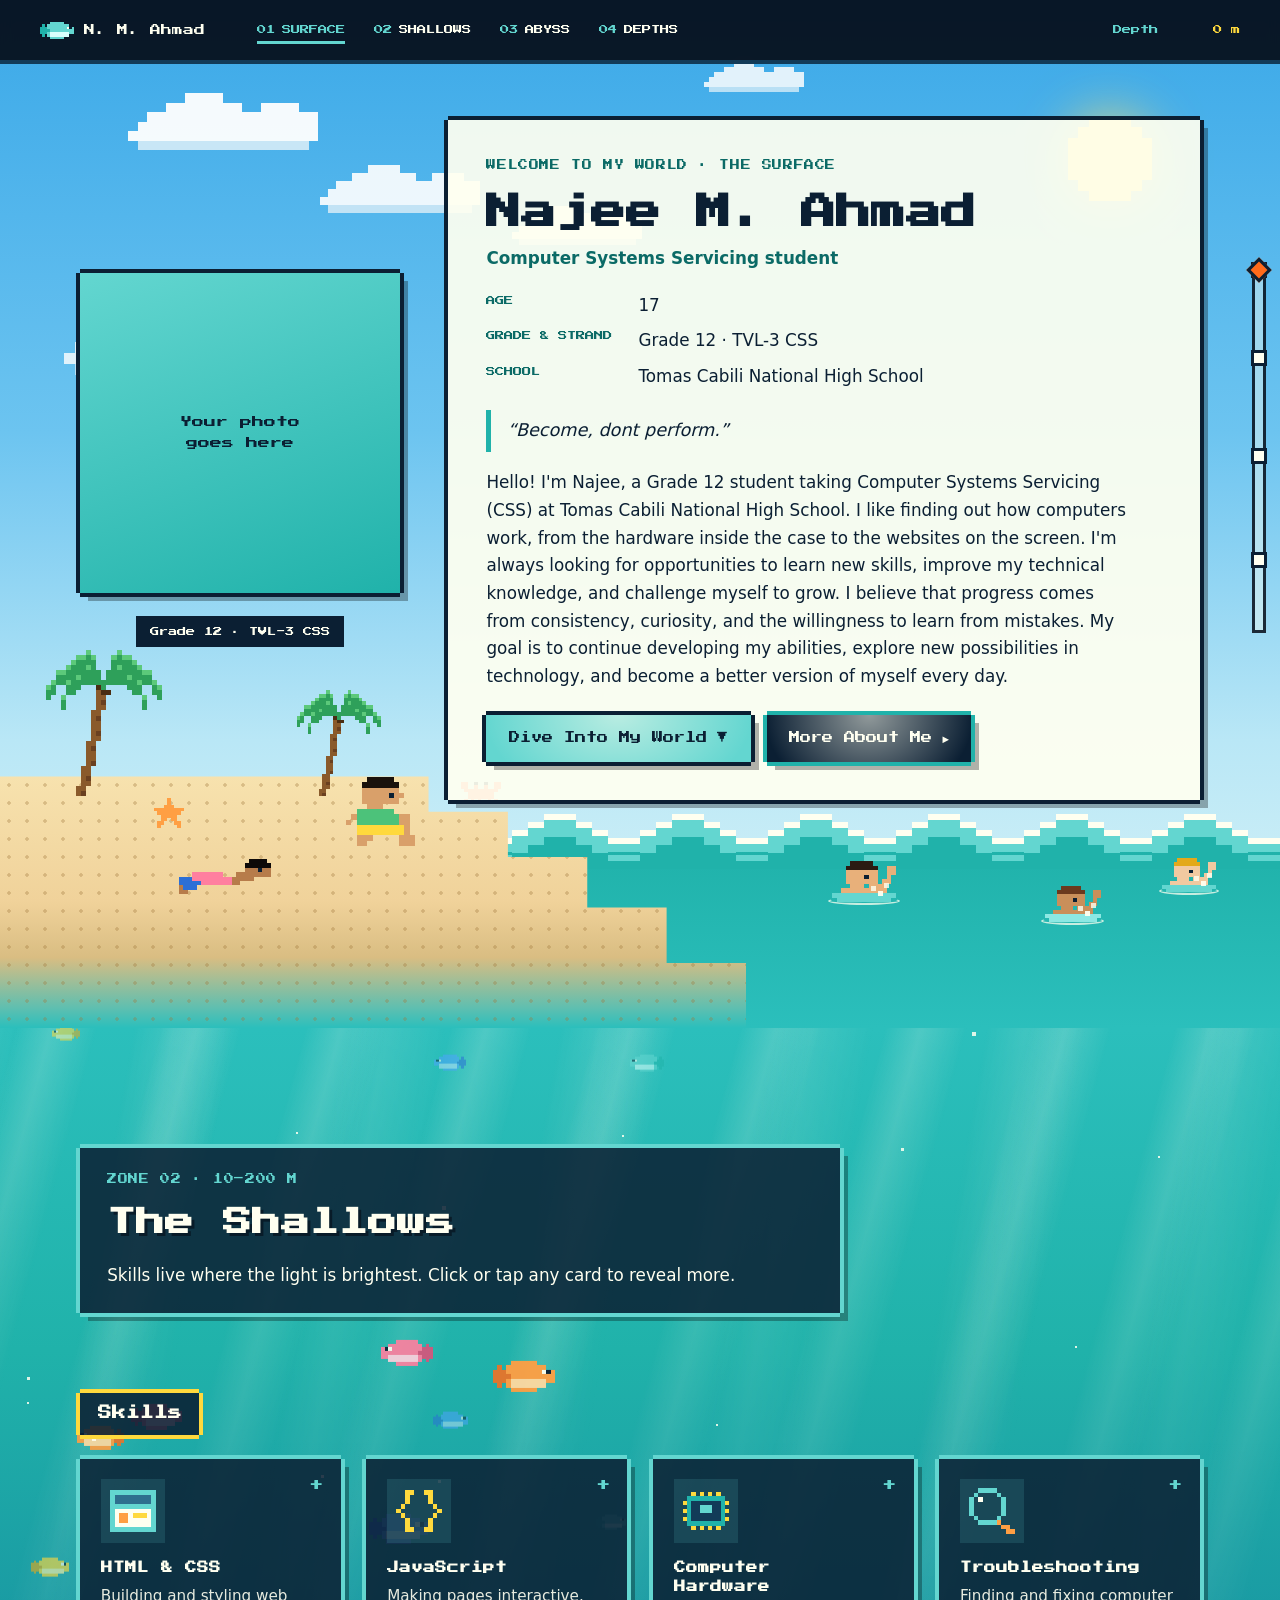
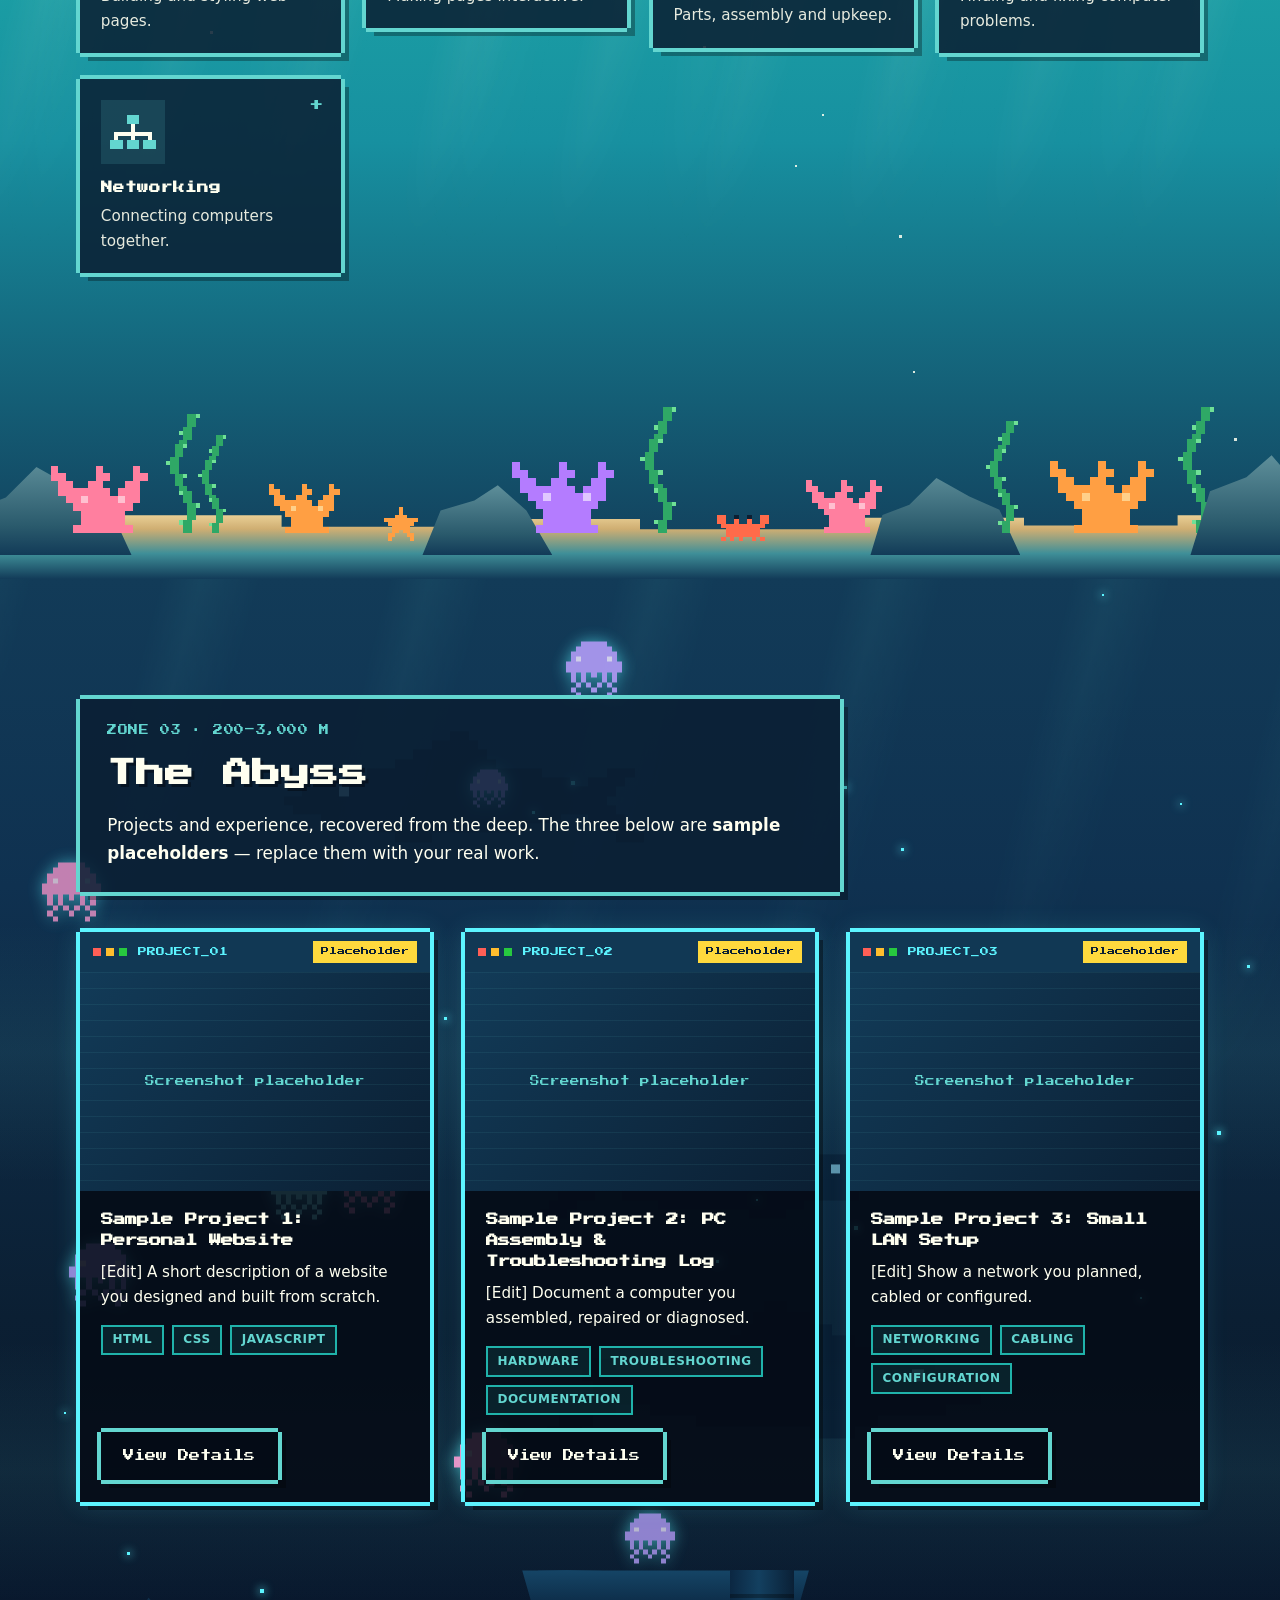
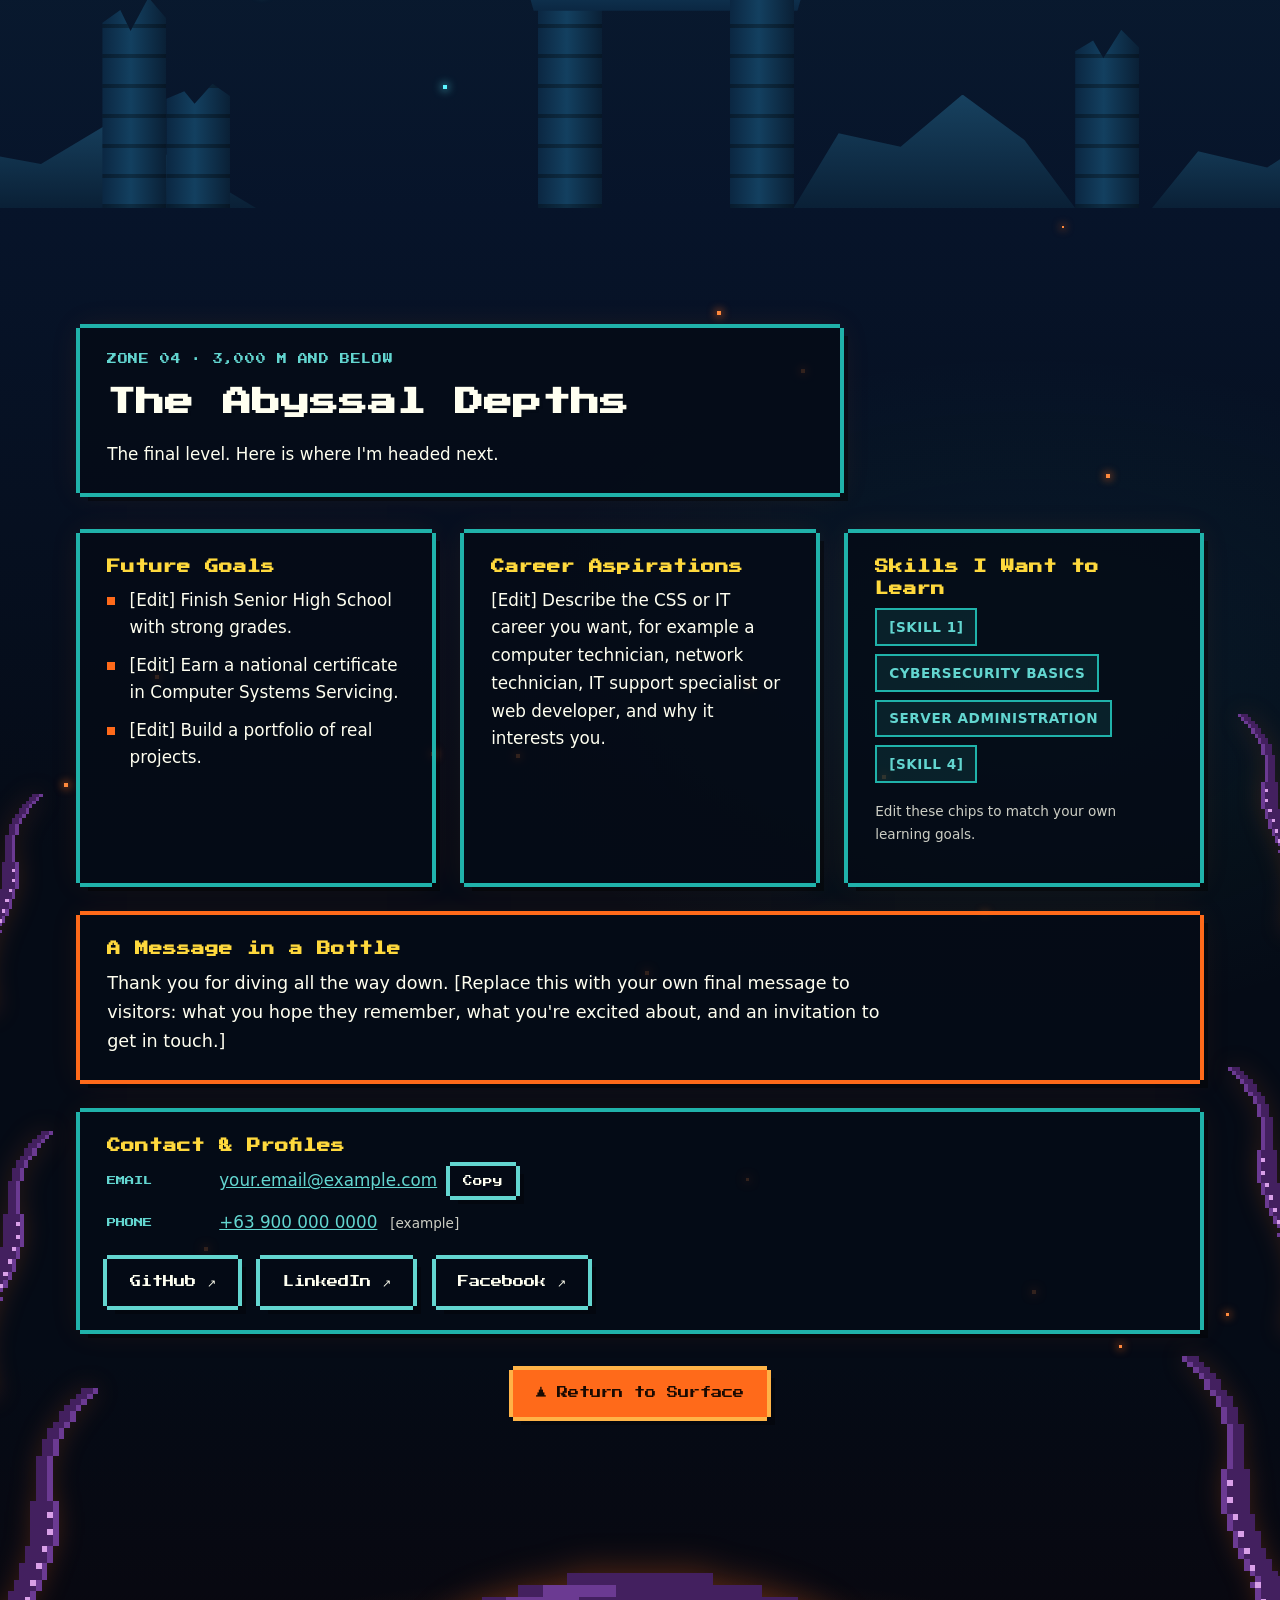
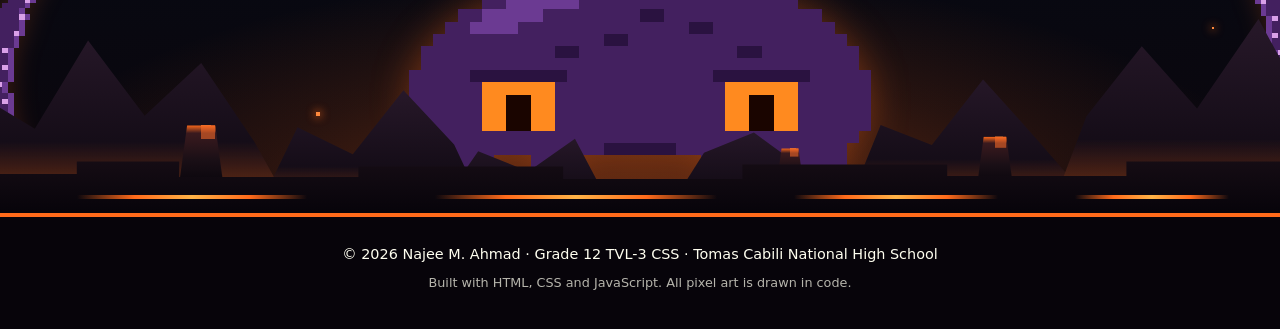
==== commit 51076e14: "Test 2" ====
--- a/index.html
+++ b/index.html
@@ -13,7 +13,7 @@
   <link rel="preconnect" href="https://fonts.gstatic.com" crossorigin>
   <link href="https://fonts.googleapis.com/css2?family=Press+Start+2P&display=swap" rel="stylesheet">
 
-  <link rel="stylesheet" href="style.css">
+  <link rel="stylesheet" href="styles.css">
   <script>document.documentElement.classList.add('js');</script>
 </head>
 
@@ -27,7 +27,7 @@
   3. Anything in [square brackets] is a placeholder: search for "[" and replace it.
   4. Address: find the row marked "OPTIONAL ADDRESS" in the hero and remove the
      word  hidden  from it if you want to show it.
-  5. Hobbies / skills: edit the text inside each <article class="card">.
+  5. skills: edit the text inside each <article class="card">.
      Proficiency dots: change  data-level="3"  (0 to 5).
   6. Projects: edit each project card AND its matching <div class="project-details">.
   7. Links: replace the example GitHub / LinkedIn / Facebook / email addresses.
@@ -48,7 +48,7 @@
       <ul class="nav-menu" id="nav-menu">
         <li><a href="#surface"  data-scroll data-zone-link="surface"><span class="n">01</span>Surface</a></li>
         <li><a href="#shallows" data-scroll data-zone-link="shallows"><span class="n">02</span>Shallows</a></li>
-        <li><a href="#abyss"    data-scroll data-zone-link="abyss"><span class="n">03</span>Abyss</a></li>
+        <li><a href="the deep" data-zone><span class="n">03</span>Abyss</a></li>
         <li><a href="#depths"   data-scroll data-zone-link="depths"><span class="n">04</span>Depths</a></li>
       </ul>
 
@@ -97,6 +97,15 @@
         <div class="palm palm-b" data-sprite="palm"></div>
         <div class="shore-critter crab" data-sprite="crab"></div>
         <div class="shore-critter starfish" data-sprite="starfish"></div>
+
+        <!-- Exactly five boys: 3 swimming, 2 relaxing on the sand -->
+        <div class="boys" aria-hidden="true">
+          <div class="swimmer swimmer-1"><span class="ripple"></span><span class="boy" data-sprite="boy-swim" data-palette="boyA"></span><i class="splash"></i></div>
+          <div class="swimmer swimmer-2"><span class="ripple"></span><span class="boy" data-sprite="boy-swim" data-palette="boyB"></span><i class="splash"></i></div>
+          <div class="swimmer swimmer-3"><span class="ripple"></span><span class="boy" data-sprite="boy-swim" data-palette="boyC"></span><i class="splash"></i></div>
+          <div class="sitter sitter-1"><span class="boy" data-sprite="boy-sit" data-palette="boyD"></span></div>
+          <div class="sitter sitter-2"><span class="boy" data-sprite="boy-lie" data-palette="boyE"></span></div>
+        </div>
       </div>
 
       <div class="zone-content hero-grid">
@@ -115,7 +124,7 @@
           <p class="hero-role">Computer Systems Servicing student</p>
 
           <dl class="facts">
-            <div class="fact"><dt>Age</dt><dd>[Insert age]</dd></div>
+            <div class="fact"><dt>Age</dt><dd>17</dd></div>
             <div class="fact"><dt>Grade &amp; Strand</dt><dd>Grade 12 &middot; TVL-3 CSS</dd></div>
             <div class="fact"><dt>School</dt><dd>Tomas Cabili National High School</dd></div>
             <!-- OPTIONAL ADDRESS: remove the word "hidden" below only if you choose to share it -->
@@ -123,23 +132,28 @@
           </dl>
 
           <blockquote class="motto">
-            <p>&ldquo;[Your personal motto goes here]&rdquo;</p>
+            <p>&ldquo;Become, dont perform.&rdquo;</p>
           </blockquote>
 
           <p class="intro">
             Hello! I'm Najee, a Grade 12 student taking Computer Systems Servicing (CSS) at Tomas Cabili
             National High School. I like finding out how computers work, from the hardware inside the case to
-            the websites on the screen. [Replace this paragraph with your own short introduction.]
+            the websites on the screen. I'm always looking for opportunities to learn new skills, improve my technical knowledge, and challenge myself to grow. I believe that progress comes from consistency, curiosity, and the willingness to learn from mistakes. My goal is to continue developing my abilities, explore new possibilities in technology, and become a better version of myself every day.
           </p>
 
-          <button type="button" class="btn btn-primary" data-scroll-target="shallows">
-            Dive Into My World <span class="btn-arrow" aria-hidden="true">&#9660;</span>
-          </button>
+          <div class="hero-actions">
+            <button type="button" class="btn btn-primary btn-wave" data-scroll-target="shallows">
+              Dive Into My World <span class="btn-arrow" aria-hidden="true">&#9660;</span>
+            </button>
+            <button type="button" class="btn btn-secondary btn-wave" id="open-about" aria-controls="about-page" aria-expanded="false">
+              More About Me <span class="btn-arrow side" aria-hidden="true">&#9658;</span>
+            </button>
+          </div>
         </div>
       </div>
     </section>
 
-    <!-- ================== 02 THE SHALLOWS : HOBBIES AND SKILLS ================== -->
+    <!-- ================== 02 THE SHALLOWS : SKILLS ================== -->
     <section id="shallows" class="zone zone-shallows" aria-labelledby="shallows-title">
       <div class="scene scene-shallows" aria-hidden="true">
         <div class="rays rays-a"></div>
@@ -154,7 +168,7 @@
         <header class="section-head panel reveal">
           <p class="eyebrow">Zone 02 &middot; 10&ndash;200 m</p>
           <h2 id="shallows-title" class="zone-title">The Shallows</h2>
-          <p>Hobbies and skills live where the light is brightest. Click or tap any card to reveal more.</p>
+          <p>Skills live where the light is brightest. Click or tap any card to reveal more.</p>
         </header>
 
         <h3 class="group-title reveal">Skills</h3>
@@ -165,8 +179,8 @@
             <h4 class="card-title"><button type="button" class="card-toggle" aria-expanded="false" aria-controls="more-html">HTML &amp; CSS</button></h4>
             <p class="card-teaser">Building and styling web pages.</p>
             <div class="card-more" id="more-html"><div class="card-more-inner">
-              <p>[Edit] I write semantic HTML and responsive CSS layouts. Add the pages, projects or practice work you have built.</p>
-              <div class="meter-row"><span class="meter-label">Proficiency [edit]</span><span class="meter" data-level="3" role="img" aria-label="Proficiency: 3 out of 5"></span></div>
+              <p>Creating and styling websites with clean layouts, responsive designs, and organized content.
+              <div class="meter-row"><span class="meter-label">Proficiency</span><span class="meter" data-level="3" role="img" aria-label="Proficiency: 3 out of 5"></span></div>
             </div></div>
           </article>
 
@@ -175,8 +189,8 @@
             <h4 class="card-title"><button type="button" class="card-toggle" aria-expanded="false" aria-controls="more-js">JavaScript</button></h4>
             <p class="card-teaser">Making pages interactive.</p>
             <div class="card-more" id="more-js"><div class="card-more-inner">
-              <p>[Edit] Describe what you can do with JavaScript: menus, modals, small games, form checks, and so on.</p>
-              <div class="meter-row"><span class="meter-label">Proficiency [edit]</span><span class="meter" data-level="2" role="img" aria-label="Proficiency: 2 out of 5"></span></div>
+              <p>Adding interactive features and dynamic behavior to websites.
+              <div class="meter-row"><span class="meter-label">Proficiency</span><span class="meter" data-level="2" role="img" aria-label="Proficiency: 2 out of 5"></span></div>
             </div></div>
           </article>
 
@@ -185,8 +199,8 @@
             <h4 class="card-title"><button type="button" class="card-toggle" aria-expanded="false" aria-controls="more-hw">Computer Hardware</button></h4>
             <p class="card-teaser">Parts, assembly and upkeep.</p>
             <div class="card-more" id="more-hw"><div class="card-more-inner">
-              <p>[Edit] Mention the hardware tasks you practice: identifying components, assembling a PC, upgrading RAM or storage, safe handling.</p>
-              <div class="meter-row"><span class="meter-label">Proficiency [edit]</span><span class="meter" data-level="4" role="img" aria-label="Proficiency: 4 out of 5"></span></div>
+              <p>Understanding computer components, assembling PCs, and performing basic hardware maintenance.
+              <div class="meter-row"><span class="meter-label">Proficiency</span><span class="meter" data-level="4" role="img" aria-label="Proficiency: 4 out of 5"></span></div>
             </div></div>
           </article>
 
@@ -195,8 +209,8 @@
             <h4 class="card-title"><button type="button" class="card-toggle" aria-expanded="false" aria-controls="more-ts">Troubleshooting</button></h4>
             <p class="card-teaser">Finding and fixing computer problems.</p>
             <div class="card-more" id="more-ts"><div class="card-more-inner">
-              <p>[Edit] Explain how you diagnose problems step by step, such as a PC that won't boot or a slow system, and how you document the fix.</p>
-              <div class="meter-row"><span class="meter-label">Proficiency [edit]</span><span class="meter" data-level="3" role="img" aria-label="Proficiency: 3 out of 5"></span></div>
+              <p>Identifying computer problems, diagnosing their causes, and finding effective solutions.
+              <div class="meter-row"><span class="meter-label">Proficiency</span><span class="meter" data-level="3" role="img" aria-label="Proficiency: 3 out of 5"></span></div>
             </div></div>
           </article>
 
@@ -205,58 +219,17 @@
             <h4 class="card-title"><button type="button" class="card-toggle" aria-expanded="false" aria-controls="more-net">Networking</button></h4>
             <p class="card-teaser">Connecting computers together.</p>
             <div class="card-more" id="more-net"><div class="card-more-inner">
-              <p>[Edit] Share what you know about LAN setup, cabling, IP addressing or configuring a router or switch.</p>
-              <div class="meter-row"><span class="meter-label">Proficiency [edit]</span><span class="meter" data-level="3" role="img" aria-label="Proficiency: 3 out of 5"></span></div>
-            </div></div>
-          </article>
-
-          <article class="card reveal">
-            <div class="card-icon" data-sprite="crab" aria-hidden="true"></div>
-            <h4 class="card-title"><button type="button" class="card-toggle" aria-expanded="false" aria-controls="more-other">Other Skill [Edit]</button></h4>
-            <p class="card-teaser">Add another skill you really have.</p>
-            <div class="card-more" id="more-other"><div class="card-more-inner">
-              <p>[Edit] For example: office software, video editing, teamwork, or communication. Delete this card if you don't need it.</p>
-              <div class="meter-row"><span class="meter-label">Proficiency [edit]</span><span class="meter" data-level="3" role="img" aria-label="Proficiency: 3 out of 5"></span></div>
-            </div></div>
-          </article>
-        </div>
-
-        <h3 class="group-title reveal">Hobbies</h3>
-        <div class="card-grid" data-stagger>
-
-          <article class="card reveal">
-            <div class="card-icon" data-sprite="icon-gamepad" aria-hidden="true"></div>
-            <h4 class="card-title"><button type="button" class="card-toggle" aria-expanded="false" aria-controls="more-h1">Gaming [Edit]</button></h4>
-            <p class="card-teaser">Replace with your own hobby.</p>
-            <div class="card-more" id="more-h1"><div class="card-more-inner">
-              <p>[Edit] Tell visitors what you enjoy about this hobby and what it has taught you.</p>
-            </div></div>
-          </article>
-
-          <article class="card reveal">
-            <div class="card-icon" data-sprite="icon-headphones" aria-hidden="true"></div>
-            <h4 class="card-title"><button type="button" class="card-toggle" aria-expanded="false" aria-controls="more-h2">Music [Edit]</button></h4>
-            <p class="card-teaser">Replace with your own hobby.</p>
-            <div class="card-more" id="more-h2"><div class="card-more-inner">
-              <p>[Edit] Mention the kinds of music you like, instruments you play, or playlists you make.</p>
-            </div></div>
-          </article>
-
-          <article class="card reveal">
-            <div class="card-icon" data-sprite="icon-palette" aria-hidden="true"></div>
-            <h4 class="card-title"><button type="button" class="card-toggle" aria-expanded="false" aria-controls="more-h3">Digital Art &amp; Design [Edit]</button></h4>
-            <p class="card-teaser">Replace with your own hobby.</p>
-            <div class="card-more" id="more-h3"><div class="card-more-inner">
-              <p>[Edit] Describe the art, design or editing you do and the tools you use.</p>
-            </div></div>
-          </article>
-
-          <article class="card reveal">
-            <div class="card-icon" data-sprite="starfish" aria-hidden="true"></div>
-            <h4 class="card-title"><button type="button" class="card-toggle" aria-expanded="false" aria-controls="more-h4">Your Hobby Here</button></h4>
-            <p class="card-teaser">Add one more favorite activity.</p>
-            <div class="card-more" id="more-h4"><div class="card-more-inner">
-              <p>[Edit] Sports, reading, cooking, travelling... anything that tells visitors who you are.</p>
+              <p>Connecting computers and configuring networks to enable communication and resource sharing.
+              <div class="meter-row"><span class="meter-label">Proficiency</span><span class="meter" data-level="3" role="img" aria-label="Proficiency: 3 out of 5"></span></div>
+            </div></div>
+          </article>
+
+    
+            </div></div>
+          </article>
+        </div>
+
+
             </div></div>
           </article>
         </div>
--- a/styles.css
+++ b/styles.css
@@ -0,0 +1,1168 @@
+/* ==========================================================================
+   Najee M. Ahmad - Underwater Portfolio  |  style.css
+   --------------------------------------------------------------------------
+   1.  Design tokens
+   2.  Base & utilities
+   3.  Pixel UI pieces (panels, buttons)
+   4.  Navigation, depth gauge, fixed effects
+   5.  Zones (shared)
+   6.  Zone 1 - The Surface
+   7.  Zone 2 - The Shallows
+   8.  Zone 3 - The Abyss
+   9.  Zone 4 - The Abyssal Depths
+   10. Creatures, particles, bubbles
+   11. Cards, projects, modal
+   12. Footer & toast
+   13. Keyframes
+   14. Responsive
+   15. Reduced motion
+   ========================================================================== */
+
+/* ------------------------------ 1. TOKENS ------------------------------- */
+:root {
+  --navy: #0B1F33;
+  --deep: #123B58;
+  --teal: #20B2AA;
+  --turq: #63D6D0;
+  --ivory: #FFFFF0;
+  --abyss: #050B16;
+
+  /* extra scenery colors */
+  --coral: #FF7F9F;
+  --weed: #4CC27A;
+  --bio: #5CF4FF;
+  --lava: #FF6A1A;
+  --gold: #FFD93D;
+
+  --font-pixel: "Press Start 2P", "Courier New", ui-monospace, monospace;
+  --font-body: "Segoe UI", system-ui, -apple-system, Roboto, "Helvetica Neue", Arial, sans-serif;
+
+  --nav-h: 64px;
+  --bc: var(--turq); /* current pixel-border colour */
+
+  /* 64x16 pixel wave tiles (stepped crest) in three colours */
+  --tile-light: url("data:image/svg+xml,%3Csvg xmlns='http://www.w3.org/2000/svg' width='64' height='16' shape-rendering='crispEdges'%3E%3Cpath fill='%2363D6D0' d='M0 8H8V4H16V0H32V4H40V8H48V12H64V16H0Z'/%3E%3C/svg%3E");
+  --tile-ivory: url("data:image/svg+xml,%3Csvg xmlns='http://www.w3.org/2000/svg' width='64' height='16' shape-rendering='crispEdges'%3E%3Cpath fill='%23FFFFF0' d='M0 8H8V4H16V0H32V4H40V8H48V12H64V16H0Z'/%3E%3C/svg%3E");
+  --tile-teal: url("data:image/svg+xml,%3Csvg xmlns='http://www.w3.org/2000/svg' width='64' height='16' shape-rendering='crispEdges'%3E%3Cpath fill='%2320B2AA' d='M0 8H8V4H16V0H32V4H40V8H48V12H64V16H0Z'/%3E%3C/svg%3E");
+}
+
+/* --------------------------- 2. BASE & UTILITIES ------------------------ */
+*, *::before, *::after { box-sizing: border-box; }
+
+html {
+  scroll-behavior: smooth;
+  -webkit-text-size-adjust: 100%;
+}
+
+body {
+  margin: 0;
+  background: var(--abyss);
+  color: var(--ivory);
+  font-family: var(--font-body);
+  font-size: 1.05rem;
+  line-height: 1.65;
+  overflow-x: hidden;
+}
+
+img, svg { max-width: 100%; }
+h1, h2, h3, h4 { margin: 0 0 .6em; line-height: 1.4; }
+p { margin: 0 0 1em; }
+ul { margin: 0; padding: 0; list-style: none; }
+a { color: var(--turq); }
+[hidden] { display: none !important; }
+
+:focus-visible { outline: 3px solid var(--gold); outline-offset: 3px; }
+.hero-panel :focus-visible { outline-color: var(--navy); }
+
+.sr-only {
+  position: absolute; width: 1px; height: 1px; margin: -1px; padding: 0;
+  overflow: hidden; clip: rect(0 0 0 0); white-space: nowrap; border: 0;
+}
+
+.skip-link {
+  position: fixed; left: 1rem; top: -5rem; z-index: 300;
+  background: var(--gold); color: var(--navy);
+  padding: .7rem 1rem; font-weight: 700; text-decoration: none;
+  transition: top .15s;
+}
+.skip-link:focus { top: 1rem; }
+
+[data-sprite] svg { display: block; width: 100%; height: auto; }
+
+/* ------------------------- 3. PIXEL UI PIECES --------------------------- */
+/* Notched "pixel" border made from four box-shadows + a hard drop shadow */
+.panel, .btn, .card, .project-card, .hero-panel, .profile-frame, .modal-inner {
+  box-shadow:
+    0 -4px 0 0 var(--bc),
+    0 4px 0 0 var(--bc),
+    -4px 0 0 0 var(--bc),
+    4px 0 0 0 var(--bc),
+    8px 8px 0 0 rgba(0, 0, 0, .3);
+}
+
+.panel {
+  --bc: var(--turq);
+  background: rgba(11, 31, 51, .86);
+  padding: 1.5rem 1.7rem;
+}
+
+.eyebrow {
+  margin: 0 0 .8rem;
+  font-family: var(--font-pixel);
+  font-size: .62rem;
+  letter-spacing: .06em;
+  line-height: 1.6;
+  text-transform: uppercase;
+  color: var(--turq);
+}
+
+.zone-title {
+  font-family: var(--font-pixel);
+  font-size: clamp(1.15rem, 3vw, 1.8rem);
+  line-height: 1.5;
+  text-shadow: 3px 3px 0 rgba(5, 11, 22, .6);
+}
+
+.panel-title {
+  font-family: var(--font-pixel);
+  font-size: .85rem;
+  line-height: 1.6;
+  color: var(--gold);
+}
+
+.small-note { font-size: .85rem; opacity: .8; }
+
+.btn {
+  --bc: var(--navy);
+  display: inline-flex; align-items: center; gap: .65rem;
+  padding: .95rem 1.4rem;
+  font-family: var(--font-pixel);
+  font-size: .7rem; line-height: 1.5;
+  text-decoration: none;
+  border: 0; cursor: pointer;
+  background: var(--turq); color: var(--navy);
+  transition: transform .12s steps(2), background-color .15s;
+}
+.btn:hover { transform: translateY(-3px); }
+.btn:active { transform: translateY(2px); }
+
+.btn-primary { background: var(--turq); color: var(--navy); --bc: var(--navy); }
+.btn-primary:hover { background: #8CE8E3; }
+
+.btn-ghost { background: rgba(5, 11, 22, .7); color: var(--ivory); --bc: var(--turq); }
+.btn-ghost:hover { background: var(--deep); }
+
+.btn-lava { background: var(--lava); color: #1A0A02; --bc: #FFB347; }
+.btn-lava:hover { background: #FF8A3D; }
+
+.btn-small { padding: .5rem .8rem; font-size: .6rem; }
+
+.btn-arrow { display: inline-block; animation: nudge 1.4s steps(2) infinite; }
+.btn-arrow.up { animation-name: nudgeUp; }
+
+/* ---------------- 4. NAVIGATION, GAUGE, FIXED EFFECTS ------------------- */
+.site-header {
+  position: fixed; inset: 0 0 auto 0; z-index: 100;
+  height: var(--nav-h);
+  background: rgba(5, 11, 22, .92);
+  border-bottom: 4px solid var(--deep);
+  -webkit-backdrop-filter: blur(6px);
+  backdrop-filter: blur(6px);
+}
+
+.nav {
+  height: 100%; max-width: 1240px; margin: 0 auto;
+  padding: 0 1.25rem;
+  display: flex; align-items: center; gap: 1rem;
+}
+
+.brand {
+  display: inline-flex; align-items: center; gap: .6rem;
+  font-family: var(--font-pixel); font-size: .68rem;
+  color: var(--ivory); text-decoration: none;
+}
+.brand-fish { width: 34px; }
+
+.nav-menu { display: flex; gap: .25rem; margin-left: 1.5rem; }
+.nav-menu a {
+  position: relative; display: block;
+  padding: .6rem .8rem;
+  font-family: var(--font-pixel); font-size: .58rem;
+  text-transform: uppercase; text-decoration: none;
+  color: var(--ivory);
+}
+.nav-menu a .n { margin-right: .4rem; color: var(--turq); }
+.nav-menu a::after {
+  content: ""; position: absolute; left: .8rem; right: .8rem; bottom: .2rem;
+  height: 3px; background: var(--turq);
+  transform: scaleX(0); transform-origin: left;
+  transition: transform .2s steps(4);
+}
+.nav-menu a:hover::after, .nav-menu a.is-active::after { transform: scaleX(1); }
+.nav-menu a.is-active { color: var(--turq); }
+
+.depth-readout {
+  margin-left: auto;
+  display: flex; align-items: baseline; gap: .6rem;
+  font-family: var(--font-pixel); font-size: .58rem; color: var(--turq);
+}
+.depth-readout strong { min-width: 8ch; text-align: right; font-weight: 400; color: var(--gold); }
+
+.nav-toggle {
+  display: none;
+  width: 44px; height: 44px; padding: 0;
+  background: transparent; border: 3px solid var(--turq); cursor: pointer;
+  align-items: center; justify-content: center;
+}
+.nav-toggle .bars, .nav-toggle .bars::before, .nav-toggle .bars::after {
+  display: block; width: 20px; height: 3px; background: var(--ivory);
+  transition: transform .2s steps(3), background-color .2s;
+}
+.nav-toggle .bars { position: relative; }
+.nav-toggle .bars::before, .nav-toggle .bars::after { content: ""; position: absolute; left: 0; }
+.nav-toggle .bars::before { top: -7px; }
+.nav-toggle .bars::after { top: 7px; }
+.site-header.is-open .nav-toggle .bars { background: transparent; }
+.site-header.is-open .nav-toggle .bars::before { transform: translateY(7px) rotate(45deg); }
+.site-header.is-open .nav-toggle .bars::after { transform: translateY(-7px) rotate(-45deg); }
+
+.progress { position: absolute; left: 0; right: 0; bottom: -4px; height: 4px; }
+.progress span {
+  display: block; width: 100%; height: 100%;
+  transform: scaleX(0); transform-origin: left;
+  background: linear-gradient(90deg, var(--turq), var(--gold), var(--lava));
+}
+
+/* Depth gauge (right edge) */
+.depth-gauge {
+  position: fixed; right: 10px; top: 50%; z-index: 90;
+  width: 22px; height: min(50vh, 360px);
+  transform: translateY(-50%);
+  display: flex; justify-content: center;
+  pointer-events: none;
+}
+.gauge-track {
+  position: relative; width: 8px; height: 100%;
+  background: rgba(255, 255, 240, .4);
+  box-shadow: 0 0 0 3px rgba(5, 11, 22, .85);
+}
+.gauge-fill { position: absolute; left: 0; top: 0; width: 100%; height: 0; background: var(--gold); }
+.gauge-tick {
+  position: absolute; left: 50%; width: 16px; height: 16px;
+  background: var(--ivory); border: 3px solid var(--navy);
+  transform: translate(-50%, -50%);
+  pointer-events: auto;
+}
+.gauge-tick.is-active { background: var(--turq); }
+.gauge-tick:hover { background: var(--gold); }
+.gauge-marker {
+  position: absolute; left: 50%; top: 0; width: 18px; height: 18px;
+  background: var(--lava); border: 3px solid var(--navy);
+  transform: translate(-50%, -50%) rotate(45deg);
+  pointer-events: none;
+}
+
+/* Fixed effects (opacity controlled by script.js) */
+.bubbles {
+  position: fixed; inset: 0; z-index: 1;
+  overflow: hidden; pointer-events: none; opacity: 0;
+}
+.bubble {
+  position: absolute; bottom: -30px;
+  width: var(--s); height: var(--s);
+  background: rgba(255, 255, 240, .3);
+  clip-path: polygon(30% 0, 70% 0, 70% 15%, 85% 15%, 85% 30%, 100% 30%, 100% 70%, 85% 70%, 85% 85%, 70% 85%, 70% 100%, 30% 100%, 30% 85%, 15% 85%, 15% 70%, 0 70%, 0 30%, 15% 30%, 15% 15%, 30% 15%);
+  animation: rise var(--dur) linear infinite;
+  animation-delay: var(--delay);
+  will-change: transform;
+}
+.bubble::after {
+  content: ""; position: absolute; left: 24%; top: 24%; width: 26%; height: 26%;
+  background: rgba(255, 255, 240, .9);
+}
+
+.vignette {
+  position: fixed; inset: 0; z-index: 2; pointer-events: none; opacity: 0;
+  background: radial-gradient(ellipse at 50% 45%, transparent 38%, rgba(2, 5, 12, .85) 100%);
+}
+
+/* ----------------------------- 5. ZONES (shared) ------------------------ */
+main:focus { outline: none; }
+
+.zone {
+  position: relative;
+  padding: calc(var(--nav-h) + 3.5rem) clamp(1.1rem, 5vw, 3.5rem) 6rem;
+}
+.zone:focus { outline: none; }
+
+.zone-content {
+  position: relative; z-index: 3;
+  width: 100%; max-width: 1120px; margin: 0 auto;
+}
+
+.scene {
+  position: absolute; inset: 0; z-index: 0;
+  overflow: hidden; pointer-events: none;
+}
+.zone.is-offscreen .scene * { animation-play-state: paused !important; }
+
+.section-head { max-width: 760px; margin-bottom: 2.5rem; }
+.section-head p:last-child { margin-bottom: 0; }
+
+.group-title {
+  display: inline-block;
+  margin: 2.5rem 0 1.5rem;
+  padding: .7rem 1.1rem;
+  font-family: var(--font-pixel); font-size: .85rem;
+  background: rgba(11, 31, 51, .88);
+  box-shadow: 0 -4px 0 0 var(--gold), 0 4px 0 0 var(--gold), -4px 0 0 0 var(--gold), 4px 0 0 0 var(--gold);
+}
+
+/* Scroll-reveal (only hidden when JS is running) */
+.js .reveal {
+  opacity: 0; transform: translateY(26px);
+  transition: opacity .6s ease, transform .6s ease;
+  transition-delay: var(--d, 0s);
+}
+.js .reveal.is-visible { opacity: 1; transform: none; }
+
+/* --------------------------- 6. ZONE 1 : SURFACE ------------------------ */
+.zone-surface {
+  --sea-h: clamp(110px, 20vh, 200px);
+  --sand-h: clamp(150px, 28vh, 260px);
+  min-height: 100vh; min-height: 100svh;
+  display: flex; align-items: center;
+  padding-bottom: calc(var(--sea-h) + 3rem);
+  background: linear-gradient(#3AA8E8 0%, #6CC4F0 42%, #B9E7F6 72%, #DFF6F7 100%);
+}
+
+.hero-grid {
+  display: grid;
+  grid-template-columns: minmax(220px, 320px) 1fr;
+  gap: 3rem; align-items: center;
+}
+
+.profile-card { margin: 0; text-align: center; }
+.profile-frame {
+  --bc: var(--navy);
+  position: relative; aspect-ratio: 1; overflow: hidden;
+  background: linear-gradient(160deg, var(--turq), var(--teal));
+}
+.profile-frame img {
+  position: absolute; inset: 0; width: 100%; height: 100%; object-fit: cover;
+}
+.profile-fallback {
+  position: absolute; inset: 0; display: grid; place-items: center;
+  padding: 1rem; text-align: center;
+  font-family: var(--font-pixel); font-size: .75rem; line-height: 1.8;
+  color: var(--navy);
+}
+.is-missing { display: none; }
+.profile-card figcaption {
+  display: inline-block; margin-top: 1.4rem; padding: .5rem .9rem;
+  font-family: var(--font-pixel); font-size: .58rem;
+  background: var(--navy); color: var(--ivory);
+}
+
+.hero-panel {
+  --bc: var(--navy);
+  background: rgba(255, 255, 240, .92);
+  color: var(--navy);
+  padding: clamp(1.4rem, 3vw, 2.4rem);
+}
+.hero-panel .eyebrow { color: #0B6A66; }
+.hero-panel h1 {
+  font-family: var(--font-pixel);
+  font-size: clamp(1.3rem, 3.6vw, 2.2rem);
+  line-height: 1.5; margin-bottom: .3rem;
+}
+.hero-role { margin-bottom: 1.2rem; font-weight: 600; color: #0B6A66; }
+
+.facts { display: grid; gap: .5rem; margin: 0 0 1.2rem; }
+.fact { display: grid; grid-template-columns: 8.5rem 1fr; gap: .2rem 1rem; }
+.fact dt { font-family: var(--font-pixel); font-size: .58rem; line-height: 1.9; color: #0B6A66; text-transform: uppercase; }
+.fact dd { margin: 0; }
+
+.motto {
+  margin: 0 0 1.1rem; padding: .4rem 0 .4rem 1rem;
+  border-left: 5px solid var(--teal);
+  font-style: italic; font-size: 1.1rem;
+}
+.motto p { margin: 0; }
+.intro { max-width: 60ch; margin-bottom: 1.5rem; }
+
+/* Surface scenery */
+.sun-wrap {
+  position: absolute; top: clamp(80px, 13vh, 130px); right: clamp(24px, 10vw, 170px);
+  filter: drop-shadow(0 0 26px rgba(255, 224, 102, .8));
+}
+.sun {
+  width: 84px; height: 84px; background: #FFE066;
+  clip-path: polygon(25% 0, 75% 0, 75% 12%, 88% 12%, 88% 25%, 100% 25%, 100% 75%, 88% 75%, 88% 88%, 75% 88%, 75% 100%, 25% 100%, 25% 88%, 12% 88%, 12% 75%, 0 75%, 0 25%, 12% 25%, 12% 12%, 25% 12%);
+}
+
+.clouds { position: absolute; inset: 0; }
+.cloud {
+  position: absolute; left: var(--x, 0%);
+  animation: cloudDrift var(--dur) linear infinite;
+  animation-delay: var(--delay);
+  will-change: transform;
+}
+
+.sea {
+  position: absolute; left: 0; right: 0; bottom: 0; height: var(--sea-h);
+  background: linear-gradient(#20B2AA, #2BBFBC);
+}
+.wave {
+  position: absolute; left: 0; height: 38px;
+  width: calc(100% + 256px);
+  background-repeat: repeat-x;
+  background-size: 128px 32px;
+  will-change: transform;
+}
+.wave-back {
+  top: -34px;
+  background-image: var(--tile-light), var(--tile-ivory);
+  background-position: 0 6px, 0 0;
+  animation: waveMove 14s linear infinite;
+}
+.wave-front {
+  top: -17px;
+  background-image: var(--tile-teal), var(--tile-light);
+  background-position: 0 6px, 0 0;
+  animation: waveMove 9s linear infinite reverse;
+}
+
+.sand {
+  position: absolute; left: 0; bottom: 0; width: 62%; height: var(--sand-h);
+  background:
+    radial-gradient(rgba(160, 120, 60, .35) 1.5px, transparent 2px) 0 0 / 18px 18px,
+    linear-gradient(#F7E2AE 0, #F0D29A 50%, #D9BD82 72%, #5FBFB0 92%, #2BBFBC 100%);
+  clip-path: polygon(0 0, 54% 0, 54% 14%, 64% 14%, 64% 32%, 74% 32%, 74% 52%, 84% 52%, 84% 74%, 94% 74%, 94% 100%, 0 100%);
+}
+
+.palm { position: absolute; bottom: calc(var(--sand-h) - 20px); transform-origin: 40% 100%; animation: sway 6s ease-in-out infinite alternate; }
+.palm-a { left: 2%; width: clamp(84px, 11vw, 170px); }
+.palm-b { left: 22%; width: clamp(60px, 8vw, 120px); animation-delay: -3s; }
+
+.shore-critter { position: absolute; }
+.crab { left: 36%; bottom: calc(var(--sand-h) - 26px); width: 40px; animation: scuttle 5s ease-in-out infinite alternate; }
+.starfish { left: 12%; bottom: calc(var(--sand-h) - 52px); width: 30px; }
+
+/* -------------------------- 7. ZONE 2 : SHALLOWS ------------------------ */
+.zone-shallows {
+  padding-bottom: clamp(15rem, 34vh, 22rem);
+  background: linear-gradient(180deg, #2BBFBC 0%, #20B2AA 28%, #1790A0 62%, #123B58 100%);
+}
+
+.rays {
+  position: absolute; top: 0; left: -15%; width: 130%; height: 72%;
+  background: repeating-linear-gradient(105deg, rgba(255, 255, 240, 0) 0 60px, rgba(255, 255, 240, .17) 95px, rgba(255, 255, 240, 0) 140px);
+  -webkit-mask-image: linear-gradient(to bottom, #000 0, transparent 100%);
+  mask-image: linear-gradient(to bottom, #000 0, transparent 100%);
+  animation: raySway 14s ease-in-out infinite alternate;
+}
+.rays-b {
+  background: repeating-linear-gradient(100deg, rgba(255, 255, 240, 0) 0 110px, rgba(255, 255, 240, .1) 150px, rgba(255, 255, 240, 0) 210px);
+  animation-duration: 19s; animation-direction: alternate-reverse;
+}
+
+.layer { position: absolute; inset: -12% 0; will-change: transform; }
+.field { position: absolute; inset: 0; }
+
+.reef {
+  position: absolute; left: 0; right: 0; bottom: 0;
+  height: clamp(170px, 28vh, 260px);
+}
+.reef::before {
+  content: ""; position: absolute; left: 0; right: 0; bottom: 0; height: 64px;
+  background: linear-gradient(#E9CF95 0, #CFAE72 22%, #3F8F98 60%, #123B58 100%);
+  clip-path: polygon(0 20%, 8% 20%, 8% 0, 22% 0, 22% 18%, 36% 18%, 36% 6%, 50% 6%, 50% 22%, 66% 22%, 66% 4%, 80% 4%, 80% 16%, 92% 16%, 92% 0, 100% 0, 100% 100%, 0 100%);
+}
+.reef-item { position: absolute; bottom: 38px; }
+.reef-item.low { bottom: 30px; }
+.reef-item.sway { transform-origin: 50% 100%; animation: sway 5s ease-in-out infinite alternate; }
+.reef-item.scuttle { animation: scuttle 6s ease-in-out infinite alternate; }
+.reef-rock {
+  position: absolute; bottom: 24px;
+  background: linear-gradient(#5E8F9A, #2A5A6C 70%, #123B58);
+}
+.reef-rock.a { clip-path: polygon(0 100%, 8% 52%, 26% 40%, 44% 8%, 66% 30%, 86% 46%, 100% 100%); }
+.reef-rock.b { clip-path: polygon(0 100%, 14% 36%, 40% 22%, 58% 0, 80% 36%, 100% 100%); }
+
+/* ---------------------------- 8. ZONE 3 : ABYSS ------------------------- */
+.zone-abyss {
+  padding-bottom: clamp(15rem, 34vh, 22rem);
+  background: linear-gradient(180deg, #123B58 0%, #0F3150 25%, #0B1F33 60%, #07142A 100%);
+}
+.rays-deep {
+  height: 45%; opacity: .5;
+  background: repeating-linear-gradient(105deg, rgba(99, 214, 208, 0) 0 120px, rgba(99, 214, 208, .12) 160px, rgba(99, 214, 208, 0) 220px);
+}
+
+.fog {
+  position: absolute; left: -20%; width: 140%; height: 260px;
+  background: linear-gradient(transparent, rgba(99, 214, 208, .08), transparent);
+  animation: fogDrift 28s ease-in-out infinite alternate;
+}
+.fog-a { top: 28%; }
+.fog-b { top: 62%; animation-duration: 36s; animation-direction: alternate-reverse; }
+
+.ruins { position: absolute; left: 0; right: 0; bottom: 0; height: clamp(180px, 30vh, 300px); }
+.ruins > * { position: absolute; bottom: 0; }
+.pillar {
+  width: clamp(34px, 5vw, 64px);
+  background:
+    repeating-linear-gradient(0deg, rgba(0, 0, 0, .3) 0 4px, transparent 4px 30px),
+    linear-gradient(90deg, #0B2742, #134060 45%, #0A2036);
+  clip-path: polygon(0 12%, 28% 6%, 44% 16%, 72% 0, 100% 10%, 100% 100%, 0 100%);
+}
+.ruins .p1 { left: 8%; height: 78%; }
+.ruins .p2 { left: 13%; height: 46%; }
+.ruins .p3 { left: 84%; height: 66%; }
+.arch {
+  left: 42%; width: clamp(150px, 20vw, 260px); height: 88%;
+  display: flex; justify-content: space-between; align-items: flex-end;
+}
+.arch .pillar { position: relative; height: 100%; clip-path: none; }
+.arch .lintel {
+  position: absolute; left: -6%; right: -6%; top: 0; height: 17%;
+  background: linear-gradient(#154566, #0B2742);
+  clip-path: polygon(0 0, 100% 0, 96% 100%, 4% 100%);
+}
+.ruins .rock { background: linear-gradient(#17415F, #0A2036); }
+.ruins .r1 { left: -4%; width: 24%; height: 34%; clip-path: polygon(0 100%, 10% 40%, 30% 52%, 52% 8%, 72% 44%, 100% 100%); }
+.ruins .r2 { left: 62%; width: 22%; height: 42%; clip-path: polygon(0 100%, 16% 34%, 38% 46%, 60% 0, 82% 40%, 100% 100%); }
+.ruins .r3 { left: 90%; width: 18%; height: 30%; clip-path: polygon(0 100%, 20% 30%, 50% 50%, 74% 6%, 100% 100%); }
+
+/* ------------------------ 9. ZONE 4 : ABYSSAL DEPTHS -------------------- */
+.zone-depths {
+  padding-bottom: clamp(17rem, 44vh, 26rem);
+  background:
+    radial-gradient(ellipse 60% 30% at 80% 30%, rgba(32, 178, 170, .08), transparent 70%),
+    linear-gradient(180deg, #07142A 0%, #050B16 40%, #050B16 72%, #0B060C 100%);
+}
+.zone-depths .panel { --bc: var(--teal); box-shadow:
+    0 -4px 0 0 var(--bc), 0 4px 0 0 var(--bc), -4px 0 0 0 var(--bc), 4px 0 0 0 var(--bc),
+    8px 8px 0 0 rgba(0, 0, 0, .4), 0 0 30px rgba(255, 106, 26, .1);
+  background: rgba(5, 11, 22, .82);
+}
+
+.depth-grid {
+  display: grid; gap: 2rem;
+  grid-template-columns: repeat(auto-fit, minmax(min(100%, 290px), 1fr));
+  margin-bottom: 2rem;
+}
+.bullet-list li { position: relative; padding-left: 1.4rem; margin-bottom: .6rem; }
+.bullet-list li::before {
+  content: ""; position: absolute; left: 0; top: .6em; width: 8px; height: 8px; background: var(--lava);
+}
+
+.bottle { --bc: var(--lava) !important; margin-bottom: 2rem; font-size: 1.1rem; }
+.bottle p { max-width: 70ch; margin-bottom: 0; }
+
+.contact { margin-bottom: 2.5rem; }
+.contact-list { margin: 0 0 1.4rem; display: grid; gap: .8rem; }
+.contact-row { display: grid; grid-template-columns: 6rem 1fr; gap: .3rem 1rem; align-items: center; }
+.contact-row dt { font-family: var(--font-pixel); font-size: .58rem; text-transform: uppercase; color: var(--turq); }
+.contact-row dd { margin: 0; display: flex; flex-wrap: wrap; align-items: center; gap: .8rem; }
+.social-links { display: flex; flex-wrap: wrap; gap: 1.4rem; }
+
+.return-wrap { text-align: center; }
+
+.lava-glow {
+  position: absolute; left: 0; right: 0; bottom: 0; height: clamp(440px, 62vh, 640px);
+  background: radial-gradient(ellipse 70% 60% at 50% 100%, rgba(255, 106, 26, .4), rgba(255, 106, 26, .12) 45%, transparent 72%);
+  animation: lavaPulse 6s ease-in-out infinite alternate;
+}
+
+/* Kraken tentacles, rising from the section edges */
+.tentacle { position: absolute; width: clamp(90px, 15vw, 220px); transform-origin: 100% 100%; animation: tSway 7s ease-in-out infinite alternate; filter: drop-shadow(0 0 12px rgba(255, 106, 26, .2)); }
+.tentacle.is-left { transform-origin: 0 100%; }
+.tentacle.is-left svg { transform: scaleX(-1); }
+.t-r1 { right: -2vw; bottom: 6%; }
+.t-r2 { right: -3vw; bottom: 30%; width: clamp(80px, 11vw, 170px); animation-delay: -2s; }
+.t-r3 { right: -2.5vw; bottom: 55%; width: clamp(70px, 9vw, 140px); animation-delay: -4s; }
+.t-l1 { left: -2vw; bottom: 4%; animation-delay: -1s; }
+.t-l2 { left: -3vw; bottom: 26%; width: clamp(80px, 11vw, 170px); animation-delay: -3s; }
+.t-l3 { left: -2.5vw; bottom: 50%; width: clamp(70px, 9vw, 140px); animation-delay: -5s; }
+
+.floor { position: absolute; left: 0; right: 0; bottom: 0; height: clamp(230px, 36vh, 380px); overflow: hidden; }
+.kraken-head {
+  position: absolute; left: 50%; bottom: 34px;
+  width: clamp(240px, 38vw, 520px);
+  transform: translateX(-50%);
+  animation: krakenBob 7s ease-in-out infinite alternate;
+  filter: drop-shadow(0 0 18px rgba(255, 106, 26, .35));
+}
+.vrock {
+  position: absolute; bottom: 0;
+  background:
+    linear-gradient(to top, rgba(255, 106, 26, .5) 0, transparent 38%),
+    linear-gradient(#271829, #0A060D);
+}
+.vr1 { left: -3%; width: 26%; height: 58%; clip-path: polygon(0 100%, 8% 40%, 22% 55%, 38% 8%, 55% 48%, 72% 20%, 88% 62%, 100% 100%); }
+.vr2 { left: 20%; width: 18%; height: 38%; clip-path: polygon(0 100%, 18% 30%, 42% 52%, 64% 0, 86% 44%, 100% 100%); }
+.vr3 { left: 34%; width: 14%; height: 24%; clip-path: polygon(0 100%, 24% 20%, 52% 46%, 78% 4%, 100% 100%); }
+.vr4 { left: 52%; width: 15%; height: 26%; clip-path: polygon(0 100%, 20% 28%, 46% 4%, 70% 44%, 100% 100%); }
+.vr5 { left: 66%; width: 20%; height: 44%; clip-path: polygon(0 100%, 14% 38%, 34% 52%, 54% 6%, 76% 50%, 100% 100%); }
+.vr6 { left: 82%; width: 24%; height: 60%; clip-path: polygon(0 100%, 12% 50%, 30% 14%, 48% 46%, 68% 0, 86% 52%, 100% 100%); }
+
+.vent { position: absolute; bottom: 30px; width: 44px; height: 58px; }
+.vent-body {
+  position: absolute; inset: 0;
+  background: linear-gradient(#FF6A1A 0, #3A1A1E 14%, #1A0F16 60%, #0A060D);
+  clip-path: polygon(18% 0, 82% 0, 100% 100%, 0 100%);
+}
+.vent::before, .vent::after {
+  content: ""; position: absolute; left: 50%; top: 0; width: 10px; height: 10px;
+  background: rgba(255, 150, 60, .75);
+  animation: ventPuff 4s ease-out infinite;
+}
+.vent::after { width: 14px; height: 14px; animation-delay: -2s; background: rgba(255, 110, 40, .55); }
+.v1 { left: 14%; }
+.v2 { left: 76%; transform: scale(.8); transform-origin: 50% 100%; }
+.v3 { left: 60%; transform: scale(.6); transform-origin: 50% 100%; }
+
+.ground {
+  position: absolute; left: 0; right: 0; bottom: 0; height: 52px;
+  background: linear-gradient(#150C14, #07040A);
+  clip-path: polygon(0 24%, 6% 24%, 6% 0, 14% 0, 14% 30%, 28% 30%, 28% 10%, 44% 10%, 44% 34%, 58% 34%, 58% 6%, 74% 6%, 74% 28%, 88% 28%, 88% 0, 100% 0, 100% 100%, 0 100%);
+}
+.crack {
+  position: absolute; bottom: 14px; height: 4px;
+  background: linear-gradient(90deg, transparent, #FF6A1A, #FFB347, #FF6A1A, transparent);
+  animation: lavaPulse 3s ease-in-out infinite alternate;
+}
+.c1 { left: 6%; width: 18%; }
+.c2 { left: 34%; width: 22%; animation-delay: -1s; }
+.c3 { left: 62%; width: 16%; animation-delay: -2s; }
+.c4 { left: 84%; width: 12%; animation-delay: -.5s; }
+
+/* ------------------- 10. CREATURES, PARTICLES ------------------------- */
+.creature {
+  position: absolute; left: var(--x); width: var(--w);
+  animation: swimR var(--dur) linear infinite;
+  animation-delay: var(--delay);
+  will-change: transform;
+}
+.creature.to-left { animation-name: swimL; }
+.creature.to-left .bob svg { transform: scaleX(-1); }
+.creature-shark { width: min(var(--w), 70vw); }
+.creature-jelly {
+  animation-name: jellyDrift; animation-timing-function: ease-in-out; animation-direction: alternate;
+  filter: drop-shadow(0 0 8px rgba(92, 244, 255, .7));
+}
+.bob { animation: bob var(--bob, 4s) ease-in-out infinite alternate; animation-delay: var(--bob-delay, 0s); }
+.creature-jelly .bob { transform-origin: 50% 0; animation-name: jellyPulse; }
+
+.particles { position: absolute; inset: 0; }
+.particle {
+  position: absolute; width: var(--s); height: var(--s);
+  background: rgba(255, 255, 240, .85);
+  animation: floatUp var(--dur) ease-in-out infinite;
+  animation-delay: var(--delay);
+}
+[data-particles="glow"] .particle { background: var(--bio); box-shadow: 0 0 8px 1px rgba(92, 244, 255, .7); }
+[data-particles="embers"] .particle { background: #FF8A3D; box-shadow: 0 0 8px 1px rgba(255, 106, 26, .8); --rise: -190px; }
+
+/* ----------------------- 11. CARDS, PROJECTS, MODAL --------------------- */
+.card-grid {
+  display: grid; gap: 1.6rem;
+  grid-template-columns: repeat(auto-fill, minmax(min(100%, 250px), 1fr));
+  align-items: start;
+}
+.card {
+  --bc: var(--turq);
+  position: relative;
+  padding: 1.3rem 1.3rem 1.2rem;
+  background: rgba(11, 31, 51, .86);
+  transition: transform .15s steps(3);
+}
+.card:hover { transform: translateY(-4px); --bc: var(--ivory); }
+.card.is-open { --bc: var(--gold); }
+.card::after {
+  content: "+"; position: absolute; top: 1rem; right: 1.1rem;
+  font-family: var(--font-pixel); font-size: .9rem; color: var(--turq);
+}
+.card.is-open::after { content: "\2212"; color: var(--gold); }
+
+.card-icon {
+  display: grid; place-items: center; width: 64px; height: 64px; margin-bottom: .9rem;
+  background: rgba(99, 214, 208, .14);
+}
+.card-icon[data-sprite] svg { width: 46px; height: 46px; }
+
+.card-title { margin: 0 0 .4rem; padding-right: 1.6rem; font-family: var(--font-pixel); font-size: .72rem; line-height: 1.7; }
+.card-toggle {
+  padding: 0; margin: 0; background: none; border: 0; cursor: pointer;
+  font: inherit; color: var(--ivory); text-align: left;
+}
+.card-toggle::after { content: ""; position: absolute; inset: 0; }
+.card-toggle:focus-visible { outline: none; }
+.card:has(.card-toggle:focus-visible) { outline: 3px solid var(--gold); outline-offset: 6px; }
+.card-teaser { margin: 0; font-size: .95rem; opacity: .9; }
+
+.card-more {
+  position: relative; z-index: 1;
+  display: grid; grid-template-rows: 0fr; visibility: hidden;
+  transition: grid-template-rows .3s ease, visibility 0s .3s;
+}
+.card-more-inner { overflow: hidden; min-height: 0; font-size: .95rem; }
+.card-more-inner > p:first-child { margin-top: 1rem; }
+.card.is-open .card-more { grid-template-rows: 1fr; visibility: visible; transition: grid-template-rows .3s ease, visibility 0s; }
+html:not(.js) .card-more { grid-template-rows: 1fr; visibility: visible; }
+
+.meter-row { display: flex; flex-wrap: wrap; align-items: center; gap: .6rem; margin-top: .4rem; }
+.meter-label { font-size: .8rem; opacity: .85; }
+.meter { display: inline-flex; gap: 4px; }
+.meter i { width: 16px; height: 16px; background: rgba(255, 255, 240, .18); }
+.meter i.on { background: var(--gold); }
+
+/* Projects */
+.project-grid {
+  display: grid; gap: 2.2rem;
+  grid-template-columns: repeat(auto-fit, minmax(min(100%, 300px), 1fr));
+}
+.project-card {
+  --bc: var(--bio);
+  display: flex; flex-direction: column;
+  background: rgba(5, 11, 22, .86);
+  box-shadow:
+    0 -4px 0 0 var(--bc), 0 4px 0 0 var(--bc), -4px 0 0 0 var(--bc), 4px 0 0 0 var(--bc),
+    8px 8px 0 0 rgba(0, 0, 0, .4), 0 0 26px rgba(92, 244, 255, .18);
+  transition: transform .15s steps(3);
+}
+.project-card:hover { transform: translateY(-4px); }
+
+.terminal-bar {
+  display: flex; align-items: center; gap: .7rem;
+  padding: .55rem .8rem;
+  background: rgba(18, 59, 88, .95);
+  font-family: var(--font-pixel); font-size: .55rem; color: var(--bio);
+}
+.dots { display: inline-flex; gap: 5px; }
+.dots i { width: 8px; height: 8px; background: #FF5F56; }
+.dots i:nth-child(2) { background: #FFBD2E; }
+.dots i:nth-child(3) { background: #27C93F; }
+.badge { margin-left: auto; padding: .3rem .5rem; background: var(--gold); color: var(--navy); font-size: .5rem; }
+
+.shot {
+  position: relative; aspect-ratio: 16 / 10; overflow: hidden;
+  background:
+    linear-gradient(rgba(99, 214, 208, .08) 1px, transparent 1px) 0 0 / 100% 16px,
+    linear-gradient(135deg, #123B58, #0B1F33);
+}
+.shot img { position: absolute; inset: 0; width: 100%; height: 100%; object-fit: cover; }
+.shot-fallback {
+  position: absolute; inset: 0; display: grid; place-items: center; padding: 1rem; text-align: center;
+  font-family: var(--font-pixel); font-size: .6rem; line-height: 1.8; color: var(--turq);
+}
+
+.project-body { display: flex; flex-direction: column; flex: 1; padding: 1.2rem 1.3rem 1.4rem; }
+.project-body h3 { font-family: var(--font-pixel); font-size: .78rem; line-height: 1.7; color: var(--ivory); }
+.project-body p { font-size: .95rem; }
+.project-body .btn { align-self: flex-start; margin-top: auto; }
+
+.tags { display: flex; flex-wrap: wrap; gap: .5rem; margin: 0 0 1.1rem; }
+.tags li {
+  padding: .2rem .6rem; font-size: .75rem; font-weight: 600; text-transform: uppercase; letter-spacing: .04em;
+  border: 2px solid var(--teal); color: var(--turq); background: rgba(32, 178, 170, .12);
+}
+.tags-large li { font-size: .85rem; padding: .35rem .75rem; }
+
+/* Modal */
+.modal {
+  width: min(760px, 94vw); max-width: none; padding: 10px; border: 0; background: transparent;
+  color: var(--ivory); overflow: visible;
+}
+.modal::backdrop { background: rgba(2, 6, 14, .8); -webkit-backdrop-filter: blur(3px); backdrop-filter: blur(3px); }
+.modal[open] { animation: modalIn .25s ease; }
+.modal-inner {
+  --bc: var(--bio);
+  position: relative; max-height: 86vh; overflow: auto;
+  padding: 2.2rem 1.8rem 1.8rem;
+  background: linear-gradient(#0F3150, #0B1F33);
+}
+.modal-close {
+  position: absolute; top: .7rem; right: .7rem; z-index: 2;
+  width: 44px; height: 44px; padding: 0; cursor: pointer;
+  font: 700 1.8rem/1 var(--font-body);
+  background: var(--lava); color: #1A0A02; border: 3px solid #FFB347;
+}
+.modal-close:hover { background: #FF8A3D; }
+.modal-body h3 { margin: 0 3.2rem .4rem 0; font-family: var(--font-pixel); font-size: 1rem; line-height: 1.6; color: var(--gold); }
+.modal-body h4 { margin: 1.4rem 0 .5rem; font-family: var(--font-pixel); font-size: .7rem; color: var(--turq); }
+.detail-meta { font-size: .85rem; opacity: .8; }
+.detail-list li { position: relative; padding-left: 1.3rem; margin-bottom: .4rem; }
+.detail-list li::before { content: ""; position: absolute; left: 0; top: .6em; width: 8px; height: 8px; background: var(--teal); }
+.modal-body .shot { margin: 1rem 0; }
+body.modal-open { overflow: hidden; }
+
+/* ----------------------------- 12. FOOTER & TOAST ----------------------- */
+.site-footer {
+  position: relative; z-index: 3;
+  padding: 1.6rem 1.25rem 2rem; text-align: center;
+  background: #07040A; border-top: 4px solid var(--lava);
+  font-size: .9rem;
+}
+.site-footer p { margin: 0 0 .3rem; }
+.footer-note { opacity: .7; font-size: .8rem; }
+
+.toast {
+  position: fixed; left: 50%; bottom: 1.5rem; z-index: 250;
+  padding: .8rem 1.2rem; max-width: 90vw;
+  background: var(--gold); color: var(--navy); font-weight: 700; font-size: .9rem;
+  transform: translate(-50%, 140%); transition: transform .25s steps(4);
+  box-shadow: 0 0 0 3px var(--navy);
+}
+.toast.show { transform: translate(-50%, 0); }
+
+/* ------------------------------ 13. KEYFRAMES --------------------------- */
+@keyframes waveMove { from { transform: translateX(0); } to { transform: translateX(-128px); } }
+@keyframes cloudDrift { from { transform: translateX(-135vw); } to { transform: translateX(135vw); } }
+@keyframes sway { from { transform: rotate(-2.5deg); } to { transform: rotate(2.5deg); } }
+@keyframes scuttle { from { transform: translateX(-26px); } to { transform: translateX(26px); } }
+@keyframes nudge { 0%, 100% { transform: translateY(0); } 50% { transform: translateY(4px); } }
+@keyframes nudgeUp { 0%, 100% { transform: translateY(0); } 50% { transform: translateY(-4px); } }
+@keyframes swimR { from { transform: translateX(-135vw); } to { transform: translateX(135vw); } }
+@keyframes swimL { from { transform: translateX(135vw); } to { transform: translateX(-135vw); } }
+@keyframes bob { from { transform: translateY(-6px); } to { transform: translateY(6px); } }
+@keyframes jellyDrift { from { transform: translate(-34px, -70px); } to { transform: translate(34px, 70px); } }
+@keyframes jellyPulse { from { transform: translateY(-8px) scale(1, 1); } to { transform: translateY(8px) scale(1.07, .92); } }
+@keyframes rise { from { transform: translate3d(0, 0, 0); } to { transform: translate3d(var(--sway, 0px), -118vh, 0); } }
+@keyframes floatUp {
+  0% { transform: translate(0, 0); opacity: 0; }
+  20% { opacity: .9; }
+  80% { opacity: .6; }
+  100% { transform: translate(var(--dx, 0px), var(--rise, -70px)); opacity: 0; }
+}
+@keyframes raySway { from { transform: translateX(-3%); opacity: .7; } to { transform: translateX(3%); opacity: 1; } }
+@keyframes fogDrift { from { transform: translateX(-6%); } to { transform: translateX(6%); } }
+@keyframes tSway { from { transform: rotate(-2.5deg); } to { transform: rotate(2.5deg); } }
+@keyframes krakenBob { from { transform: translate(-50%, 0); } to { transform: translate(-50%, -10px); } }
+@keyframes lavaPulse { from { opacity: .65; } to { opacity: 1; } }
+@keyframes ventPuff {
+  0% { transform: translate(-50%, 0) scale(.6); opacity: .9; }
+  100% { transform: translate(-20%, -120px) scale(1.8); opacity: 0; }
+}
+@keyframes modalIn { from { opacity: 0; transform: translateY(16px); } to { opacity: 1; transform: none; } }
+
+/* ------------------------------ 14. RESPONSIVE -------------------------- */
+@media (max-width: 860px) {
+  .nav-toggle { display: inline-flex; }
+  .depth-label { display: none; }
+  .depth-gauge { display: none; }
+
+  .nav-menu {
+    position: absolute; top: 100%; left: 0; right: 0;
+    flex-direction: column; gap: 0; margin: 0;
+    padding: .5rem 1rem 1rem;
+    background: rgba(5, 11, 22, .98);
+    border-bottom: 4px solid var(--deep);
+    opacity: 0; visibility: hidden; transform: translateY(-8px);
+    transition: opacity .2s, transform .2s, visibility 0s .2s;
+  }
+  .site-header.is-open .nav-menu { opacity: 1; visibility: visible; transform: none; transition: opacity .2s, transform .2s; }
+  .nav-menu a { padding: 1rem .5rem; font-size: .7rem; }
+  .nav-menu a::after { left: .5rem; right: auto; width: 2.5rem; }
+
+  .hero-grid { grid-template-columns: 1fr; gap: 2.2rem; justify-items: center; }
+  .profile-card { width: min(240px, 60vw); }
+  .hero-panel { width: 100%; }
+
+  .fact { grid-template-columns: 1fr; }
+  .contact-row { grid-template-columns: 1fr; }
+  .tentacle { opacity: .55; }
+  .sun { width: 60px; height: 60px; }
+}
+
+@media (max-width: 560px) {
+  body { font-size: 1rem; }
+  .zone { padding-top: calc(var(--nav-h) + 2.2rem); }
+  .brand-text { font-size: .6rem; }
+  .panel { padding: 1.2rem; }
+  .modal-inner { padding: 2.6rem 1.1rem 1.2rem; }
+  .btn { padding: .85rem 1rem; }
+  .palm-b { display: none; }
+}
+
+html:not(.js) .nav-toggle { display: none !important; }
+html:not(.js) .nav-menu { position: static; opacity: 1; visibility: visible; transform: none; flex-direction: row; flex-wrap: wrap; }
+
+/* ---------------------------- 15. REDUCED MOTION ------------------------ */
+@media (prefers-reduced-motion: reduce) {
+  html { scroll-behavior: auto; }
+  *, *::before, *::after { animation: none !important; transition: none !important; }
+  .bubbles { display: none; }
+  .js .reveal { opacity: 1; transform: none; }
+  .particle { opacity: .6; }
+  .card-more { transition: none; }
+}
+
+/* ==========================================================================
+   UPDATE 2 : hero buttons, skill bars, fish cursor, boys, About page
+   ========================================================================== */
+
+/* ---- Hero buttons ---- */
+.hero-actions { display: flex; flex-wrap: wrap; gap: 1rem; }
+.btn-wave { position: relative; overflow: hidden; isolation: isolate; }
+.btn-wave::before {
+  content: ""; position: absolute; inset: auto -10% -120% -10%; height: 220%; z-index: -1;
+  background: radial-gradient(ellipse at 50% 0, rgba(255, 255, 240, .55), transparent 60%);
+  transition: transform .45s ease;
+}
+.btn-wave:hover::before { transform: translateY(-62%); }
+.btn-secondary { background: var(--navy); color: var(--ivory); --bc: var(--teal); }
+.btn-secondary:hover { background: var(--deep); }
+.btn-arrow.side { animation-name: nudgeSide; }
+@keyframes nudgeSide { 0%, 100% { transform: translateX(0); } 50% { transform: translateX(4px); } }
+@media (max-width: 560px) {
+  .hero-actions { flex-direction: column; }
+  .hero-actions .btn { width: 100%; justify-content: center; }
+}
+
+/* ---- Skills (Shallows) ---- */
+.skills-note { max-width: 62ch; font-size: .9rem; opacity: .85; }
+.skills-note code { padding: 0 .3rem; background: rgba(5, 11, 22, .6); color: var(--turq); }
+.skill-list {
+  display: grid; gap: 1.5rem;
+  grid-template-columns: repeat(auto-fit, minmax(min(100%, 420px), 1fr));
+}
+.skill {
+  --bc: var(--teal);
+  display: flex; gap: 1.1rem; align-items: flex-start;
+  padding: 1.2rem 1.3rem;
+  background: linear-gradient(135deg, rgba(5, 11, 22, .9), rgba(18, 59, 88, .82));
+  border-radius: 6px;
+  box-shadow: 0 0 0 3px var(--bc), 8px 8px 0 0 rgba(0, 0, 0, .3), 0 0 22px rgba(32, 178, 170, .14);
+}
+.skill-icon { flex: none; width: 56px; height: 56px; display: grid; place-items: center; background: rgba(99, 214, 208, .12); border-radius: 4px; }
+.skill-icon svg { width: 40px; height: 40px; }
+.skill-main { flex: 1; min-width: 0; }
+.skill-head { display: flex; justify-content: space-between; align-items: baseline; gap: 1rem; margin-bottom: .6rem; }
+.skill-name { margin: 0; font-family: var(--font-pixel); font-size: .7rem; line-height: 1.6; }
+.skill-pct { font-family: var(--font-pixel); font-size: .68rem; color: var(--gold); }
+.skill-bar {
+  position: relative; height: 16px; overflow: hidden; border-radius: 8px;
+  background: rgba(255, 255, 240, .1);
+  box-shadow: inset 0 2px 4px rgba(0, 0, 0, .5);
+}
+.skill-fill {
+  display: block; height: 100%; width: 0; border-radius: 8px;
+  background: linear-gradient(90deg, #138a84, var(--teal) 55%, var(--turq));
+  box-shadow: 0 0 10px rgba(99, 214, 208, .55);
+  transition: width 1.4s cubic-bezier(.2, .8, .2, 1);
+  position: relative; overflow: hidden;
+}
+.skill-fill::after {
+  content: ""; position: absolute; inset: 0;
+  background: linear-gradient(100deg, transparent 30%, rgba(255, 255, 240, .45) 50%, transparent 70%);
+  transform: translateX(-100%); animation: barShine 3.6s ease-in-out infinite 1.6s;
+}
+@keyframes barShine { 0% { transform: translateX(-100%); } 60%, 100% { transform: translateX(100%); } }
+.skill-desc { margin: .7rem 0 0; font-size: .9rem; opacity: .9; }
+html:not(.js) .skill-fill { width: 60%; }
+
+/* ---- Fish cursor (desktop / fine pointers only) ---- */
+.fish-cursor { display: none; }
+@media (hover: hover) and (pointer: fine) {
+  html.has-fish, html.has-fish * { cursor: none !important; }
+  .fish-cursor {
+    display: block; position: fixed; left: 0; top: 0; z-index: 9999;
+    width: 46px; height: 28px; margin: -14px 0 0 -23px;
+    pointer-events: none; opacity: 0; transition: opacity .25s;
+    will-change: transform;
+  }
+  .fish-cursor.is-on { opacity: 1; }
+  .fish-flip { position: absolute; inset: 0; transition: transform .22s ease; }
+  .fish-cursor.face-left .fish-flip { transform: scaleX(-1); }
+  .fish-bob { position: absolute; inset: 0; animation: fishBob 1.6s ease-in-out infinite alternate; filter: drop-shadow(0 0 5px rgba(99, 214, 208, .55)); }
+  .fish-body {
+    position: absolute; left: 12px; top: 2px; width: 32px; height: 24px;
+    background: radial-gradient(ellipse at 62% 30%, #A8FFF8 0, var(--turq) 38%, var(--teal) 100%);
+    border-radius: 60% 48% 48% 60% / 55% 50% 50% 55%;
+    box-shadow: inset 0 -5px 0 rgba(8, 90, 96, .55);
+  }
+  .fish-body::before { /* belly stripe */
+    content: ""; position: absolute; left: 6px; right: 5px; bottom: 5px; height: 4px; border-radius: 4px;
+    background: rgba(255, 255, 240, .75);
+  }
+  .fish-body::after { /* eye */
+    content: ""; position: absolute; right: 6px; top: 6px; width: 6px; height: 6px; border-radius: 50%;
+    background: var(--ivory); box-shadow: inset -2px 0 0 var(--navy);
+  }
+  .fish-fin {
+    position: absolute; left: 20px; top: -2px; width: 12px; height: 9px;
+    background: var(--teal); border-radius: 80% 80% 0 0; transform-origin: 50% 100%;
+    animation: finFlap .5s ease-in-out infinite alternate;
+  }
+  .fish-tail {
+    position: absolute; left: 0; top: 4px; width: 17px; height: 20px;
+    background: linear-gradient(90deg, #138a84, var(--teal));
+    clip-path: polygon(0 0, 100% 40%, 100% 60%, 0 100%, 26% 50%);
+    transform-origin: 100% 50%; animation: tailSwish .38s ease-in-out infinite alternate;
+  }
+}
+@keyframes tailSwish { from { transform: rotate(-24deg); } to { transform: rotate(24deg); } }
+@keyframes finFlap { from { transform: rotate(-12deg); } to { transform: rotate(14deg); } }
+@keyframes fishBob { from { transform: translateY(-2px); } to { transform: translateY(2px); } }
+@media (prefers-reduced-motion: reduce) {
+  .fish-bob, .fish-fin, .fish-tail { animation: none !important; }
+}
+
+/* ---- Surface: five boys (3 swimming, 2 on the sand) ---- */
+.boys { position: absolute; inset: 0; pointer-events: none; }
+.boy { display: block; }
+.boy svg { display: block; width: 100%; height: auto; }
+.swimmer { position: absolute; width: clamp(40px, 5vw, 70px); }
+.swimmer .boy { animation: swimBob 2.6s ease-in-out infinite alternate; }
+.swimmer-1 { right: 30%; bottom: calc(var(--sea-h) - 54px); }
+.swimmer-2 { right: 14%; bottom: calc(var(--sea-h) - 74px); width: clamp(36px, 4.4vw, 62px); }
+.swimmer-3 { right: 5%;  bottom: calc(var(--sea-h) - 44px); width: clamp(34px, 4.2vw, 58px); }
+.swimmer-1 .boy { animation-delay: -.6s; }
+.swimmer-2 .boy { animation-delay: -1.4s; }
+.swimmer-3 .boy { animation-delay: -2s; }
+.swimmer { animation: swimDrift 9s ease-in-out infinite alternate; }
+.swimmer-2 { animation-duration: 11s; animation-delay: -4s; }
+.swimmer-3 { animation-duration: 8s; animation-delay: -2s; }
+.ripple {
+  position: absolute; left: -6%; right: -6%; bottom: -3px; height: 8px; border-radius: 50%;
+  border: 2px solid rgba(255, 255, 240, .75); border-top-color: transparent;
+  animation: rippleOut 2.2s ease-out infinite;
+}
+.splash {
+  position: absolute; left: 72%; bottom: 6px; width: 5px; height: 5px;
+  background: rgba(255, 255, 240, .95); box-shadow: -7px -5px 0 rgba(255, 255, 240, .8), 6px -8px 0 rgba(255, 255, 240, .8);
+  animation: splashUp 1.3s ease-out infinite;
+}
+.sitter { position: absolute; }
+.sitter-1 { left: 31%; bottom: calc(var(--sand-h) - 70px); width: clamp(44px, 5.4vw, 76px); }
+.sitter-2 { left: 41%; bottom: calc(var(--sand-h) - 118px); width: clamp(60px, 7.2vw, 100px); }
+@keyframes swimBob { from { transform: translateY(-3px) rotate(-3deg); } to { transform: translateY(3px) rotate(3deg); } }
+@keyframes swimDrift { from { transform: translateX(-26px); } to { transform: translateX(26px); } }
+@keyframes rippleOut { 0% { transform: scale(.7); opacity: .9; } 100% { transform: scale(1.5); opacity: 0; } }
+@keyframes splashUp { 0% { transform: translateY(0); opacity: 0; } 25% { opacity: 1; } 100% { transform: translateY(-14px); opacity: 0; } }
+@media (max-width: 860px) {
+  .sitter-1 { left: 6%; bottom: calc(var(--sand-h) - 150px); }
+  .sitter-2 { left: 22%; bottom: calc(var(--sand-h) - 160px); }
+  .swimmer-1 { right: 38%; }
+}
+
+/* ---- More About Me : abyss page ---- */
+.about-page {
+  position: fixed; inset: 0; z-index: 200;
+  background: linear-gradient(180deg, #07142A 0%, #050B16 45%, #02050C 100%);
+  opacity: 0; visibility: hidden; transition: opacity .45s ease, visibility 0s .45s;
+}
+.about-page.is-open { opacity: 1; visibility: visible; transition: opacity .45s ease; }
+.about-scroll { position: absolute; inset: 0; overflow-y: auto; overflow-x: hidden; overscroll-behavior: contain; }
+.about-scroll:focus { outline: none; }
+.about-scene { position: fixed; inset: 0; overflow: hidden; pointer-events: none; z-index: 0; }
+.about-inner {
+  position: relative; z-index: 3; max-width: 1040px; margin: 0 auto;
+  padding: 2rem clamp(1.1rem, 5vw, 3rem) 6rem;
+}
+.about-top { margin-bottom: 2rem; }
+.about-page .panel { --bc: var(--teal); background: rgba(5, 11, 22, .84); }
+.about-block p { max-width: 68ch; margin-bottom: 0; }
+.about-grid {
+  display: grid; gap: 1.6rem;
+  grid-template-columns: repeat(auto-fit, minmax(min(100%, 260px), 1fr));
+}
+.about-card {
+  padding: 1.3rem; border-radius: 6px;
+  background: linear-gradient(160deg, rgba(5, 11, 22, .9), rgba(18, 59, 88, .7));
+  box-shadow: 0 0 0 3px rgba(32, 178, 170, .8), 8px 8px 0 0 rgba(0, 0, 0, .35), 0 0 24px rgba(92, 244, 255, .1);
+  transition: transform .2s ease, box-shadow .2s ease;
+}
+.about-card:hover { transform: translateY(-4px); box-shadow: 0 0 0 3px var(--turq), 8px 8px 0 0 rgba(0, 0, 0, .35), 0 0 28px rgba(92, 244, 255, .22); }
+.about-card h4 { font-family: var(--font-pixel); font-size: .72rem; line-height: 1.7; color: var(--gold); }
+.about-card p { margin: 0; font-size: .95rem; }
+.about-card .card-icon svg { width: 46px; height: 46px; }
+.about-rays {
+  position: absolute; top: 0; left: -10%; width: 120%; height: 55%;
+  background: repeating-linear-gradient(104deg, rgba(99, 214, 208, 0) 0 130px, rgba(99, 214, 208, .09) 170px, rgba(99, 214, 208, 0) 230px);
+  -webkit-mask-image: linear-gradient(to bottom, #000, transparent); mask-image: linear-gradient(to bottom, #000, transparent);
+  animation: raySway 18s ease-in-out infinite alternate;
+}
+.about-scene .fog-a { top: 22%; }
+.about-scene .fog-b { top: 66%; }
+.about-bubbles { position: absolute; inset: 0; }
+.about-bubbles .bubble { opacity: .55; }
+.about-scene .layer { inset: -8% 0; }
+
+/* Giant kraken eyes */
+.eye { position: absolute; width: var(--ew, 300px); height: calc(var(--ew, 300px) * .62); }
+.eye-glow {
+  position: absolute; inset: -60%; border-radius: 50%;
+  background: radial-gradient(circle, rgba(92, 244, 255, .30), rgba(32, 178, 170, .10) 42%, transparent 68%);
+  animation: eyePulse 6s ease-in-out infinite alternate;
+}
+.eye-ball {
+  position: absolute; inset: 0; overflow: hidden; display: block;
+  border-radius: 50% / 62%;
+  background: radial-gradient(ellipse at 50% 40%, #0B2A3A, #04101A 75%);
+  box-shadow: inset 0 0 40px rgba(0, 0, 0, .9), 0 0 36px rgba(92, 244, 255, .28);
+}
+.iris {
+  position: absolute; left: 50%; top: 50%; width: 56%; aspect-ratio: 1; display: block; border-radius: 50%;
+  transform: translate(-50%, -50%);
+  background: radial-gradient(circle, #02070D 0 24%, #5CF4FF 26%, #20B2AA 58%, #0B6A66 100%);
+  box-shadow: 0 0 34px rgba(92, 244, 255, .8);
+  animation: eyeLook 14s ease-in-out infinite;
+}
+.pupil { position: absolute; left: 41%; top: 12%; width: 18%; height: 76%; display: block; border-radius: 50%; background: #010409; }
+.shine { position: absolute; left: 62%; top: 22%; width: 10%; height: 10%; display: block; border-radius: 50%; background: rgba(255, 255, 240, .8); }
+.lid {
+  position: absolute; left: -5%; right: -5%; top: -2%; height: 0; display: block;
+  background: #02050C; border-bottom: 3px solid rgba(32, 178, 170, .35);
+  animation: eyeBlink 9s infinite;
+}
+.eye-1 { --ew: clamp(220px, 30vw, 440px); left: -6%; top: 10%; }
+.eye-2 { --ew: clamp(220px, 30vw, 440px); right: -7%; top: 34%; }
+.eye-2 .lid { animation-delay: -3.4s; }
+.eye-3 { --ew: clamp(120px, 15vw, 220px); left: 34%; top: 6%; }
+.eye-4 { --ew: clamp(110px, 13vw, 190px); left: 8%; top: 68%; }
+.eye-5 { --ew: clamp(100px, 12vw, 170px); right: 16%; top: 78%; }
+.eye.far { opacity: .38; filter: blur(1px); }
+.eye-3 .lid { animation-delay: -6s; animation-duration: 11s; }
+.eye-4 .lid { animation-delay: -1.8s; animation-duration: 13s; }
+.eye-5 .lid { animation-delay: -8s; animation-duration: 10s; }
+.eye-1, .eye-2 { animation: eyeDrift 16s ease-in-out infinite alternate; }
+@keyframes eyePulse { from { opacity: .6; transform: scale(.95); } to { opacity: 1; transform: scale(1.05); } }
+@keyframes eyeLook { 0%, 100% { transform: translate(-50%, -50%); } 30% { transform: translate(-30%, -54%); } 65% { transform: translate(-68%, -46%); } }
+@keyframes eyeBlink { 0%, 90%, 100% { height: 0; } 93% { height: 54%; } 95% { height: 104%; } 97% { height: 54%; } }
+@keyframes eyeDrift { from { transform: translateY(-10px); } to { transform: translateY(12px); } }
+
+/* Anglerfish */
+.creature-angler { filter: drop-shadow(0 0 4px rgba(32, 178, 170, .15)); }
+.creature-angler .bob svg { overflow: visible; }
+.lure-glow { animation: lurePulse 2.4s ease-in-out infinite alternate; }
+@keyframes lurePulse { from { opacity: .55; } to { opacity: 1; } }
+
+@media (max-width: 860px) {
+  .eye-3, .eye-5 { display: none; }
+  .eye-1 { left: -22%; } .eye-2 { right: -24%; }
+}
+@media (prefers-reduced-motion: reduce) {
+  .about-page { transition: none; }
+  .lid { animation: none !important; height: 0 !important; }
+}
+
+/* Anglerfish lure glow (flips with the body) */
+.angler-wrap { position: relative; display: block; }
+.creature-angler.to-left .bob svg { transform: none; }
+.creature-angler.to-left .angler-wrap { transform: scaleX(-1); }
+.lure-glow {
+  position: absolute; left: 85%; top: 29%; width: 20%; aspect-ratio: 1; margin: -10% 0 0 -10%;
+  border-radius: 50%; pointer-events: none;
+  background: radial-gradient(circle, rgba(200, 255, 255, .95) 0, rgba(92, 244, 255, .55) 30%, rgba(32, 178, 170, 0) 70%);
+  transform: scale(2.4);
+}
+
+/* Fixes: toast no longer peeks above the bottom edge; sand boys stay clear of the hero panel */
+.toast { opacity: 0; visibility: hidden; transition: transform .25s steps(4), opacity .2s, visibility 0s .25s; }
+.toast.show { opacity: 1; visibility: visible; transition: transform .25s steps(4), opacity .2s; }
+.sitter-1 { left: 27%; }
+.sitter-2 { left: 14%; }
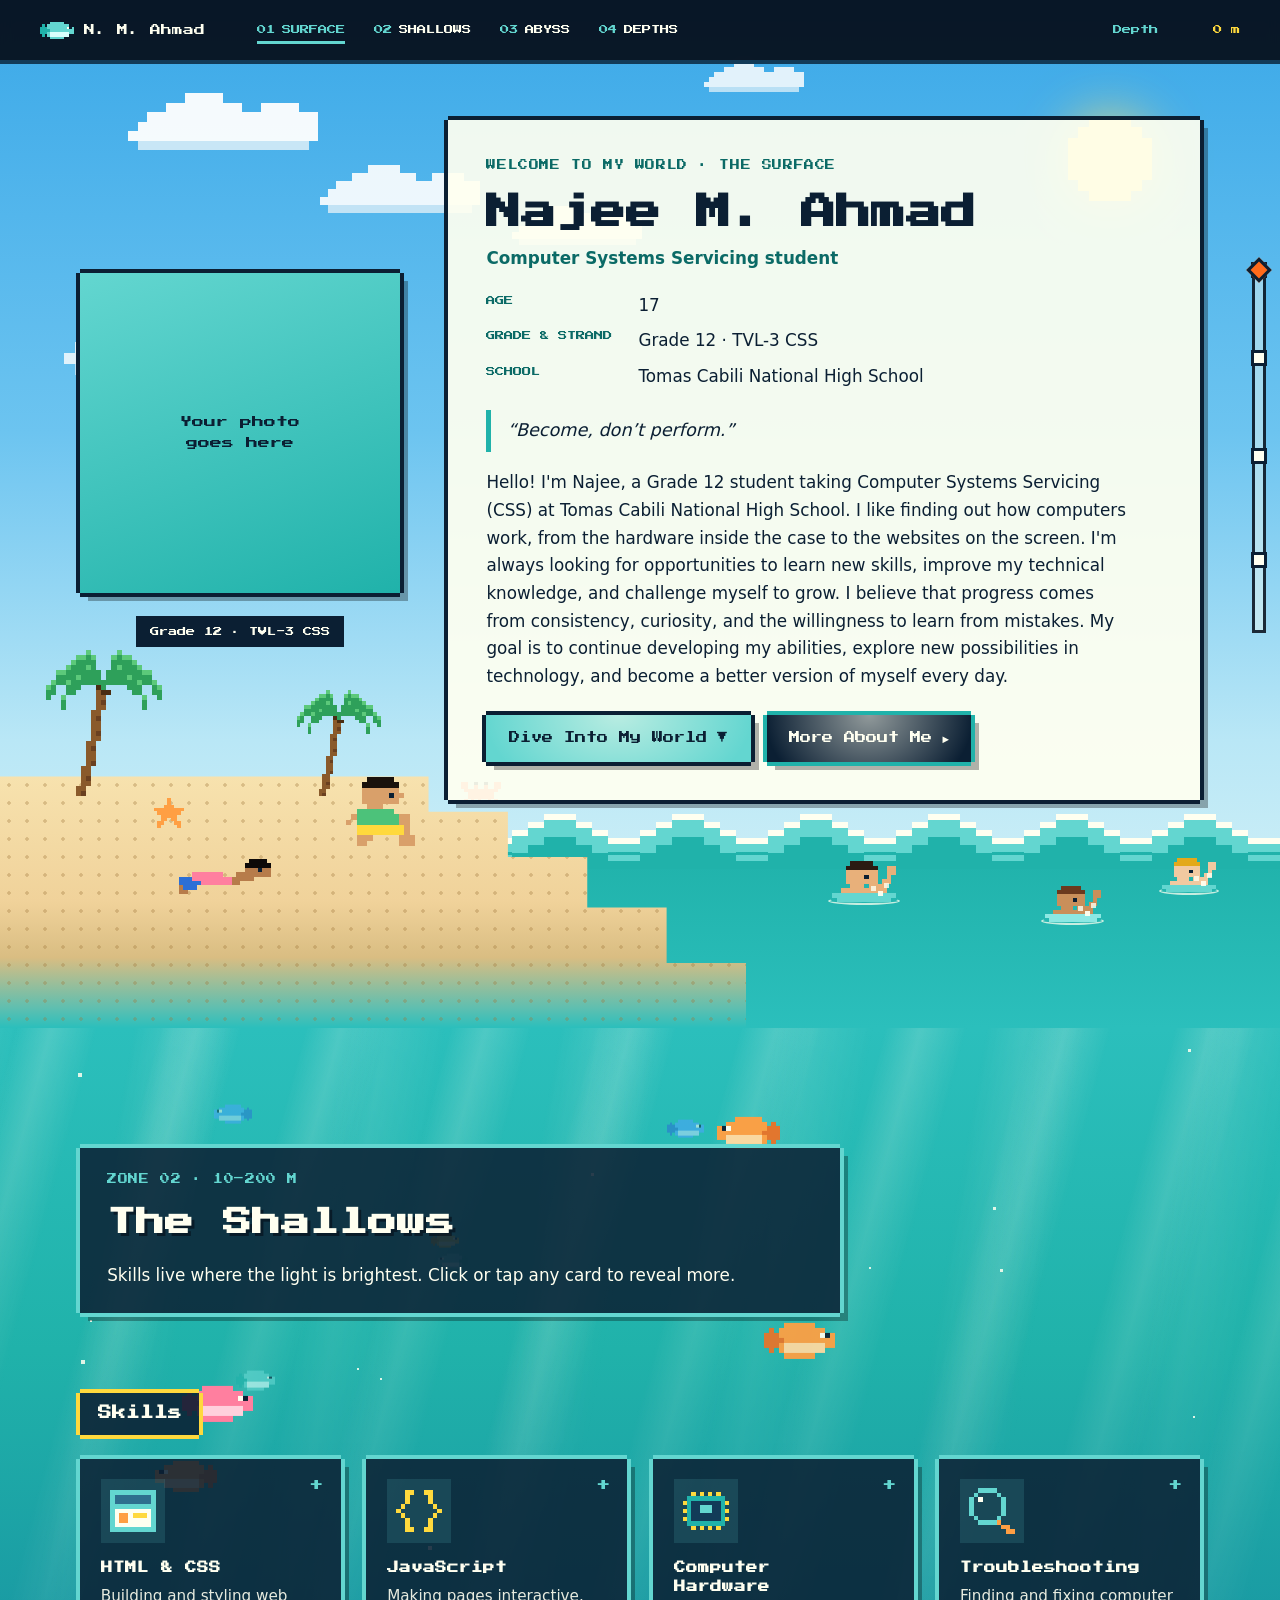
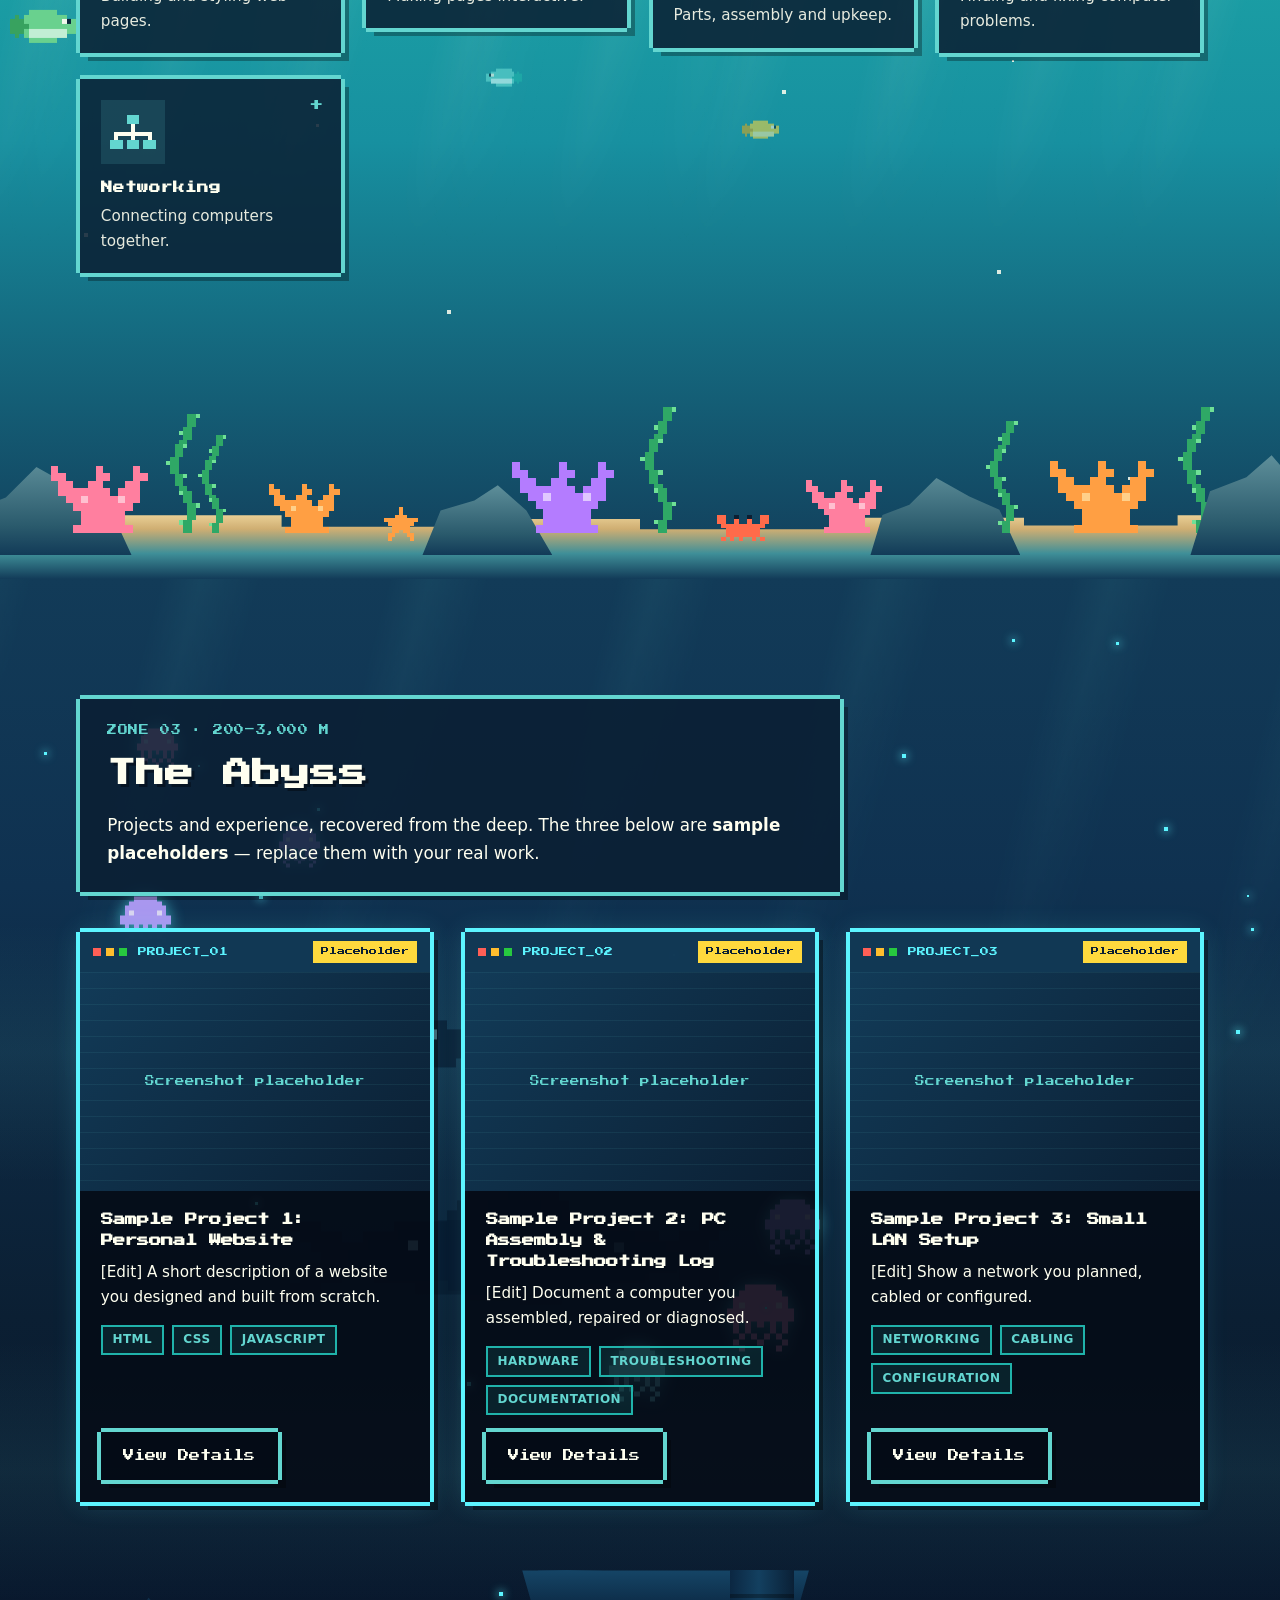
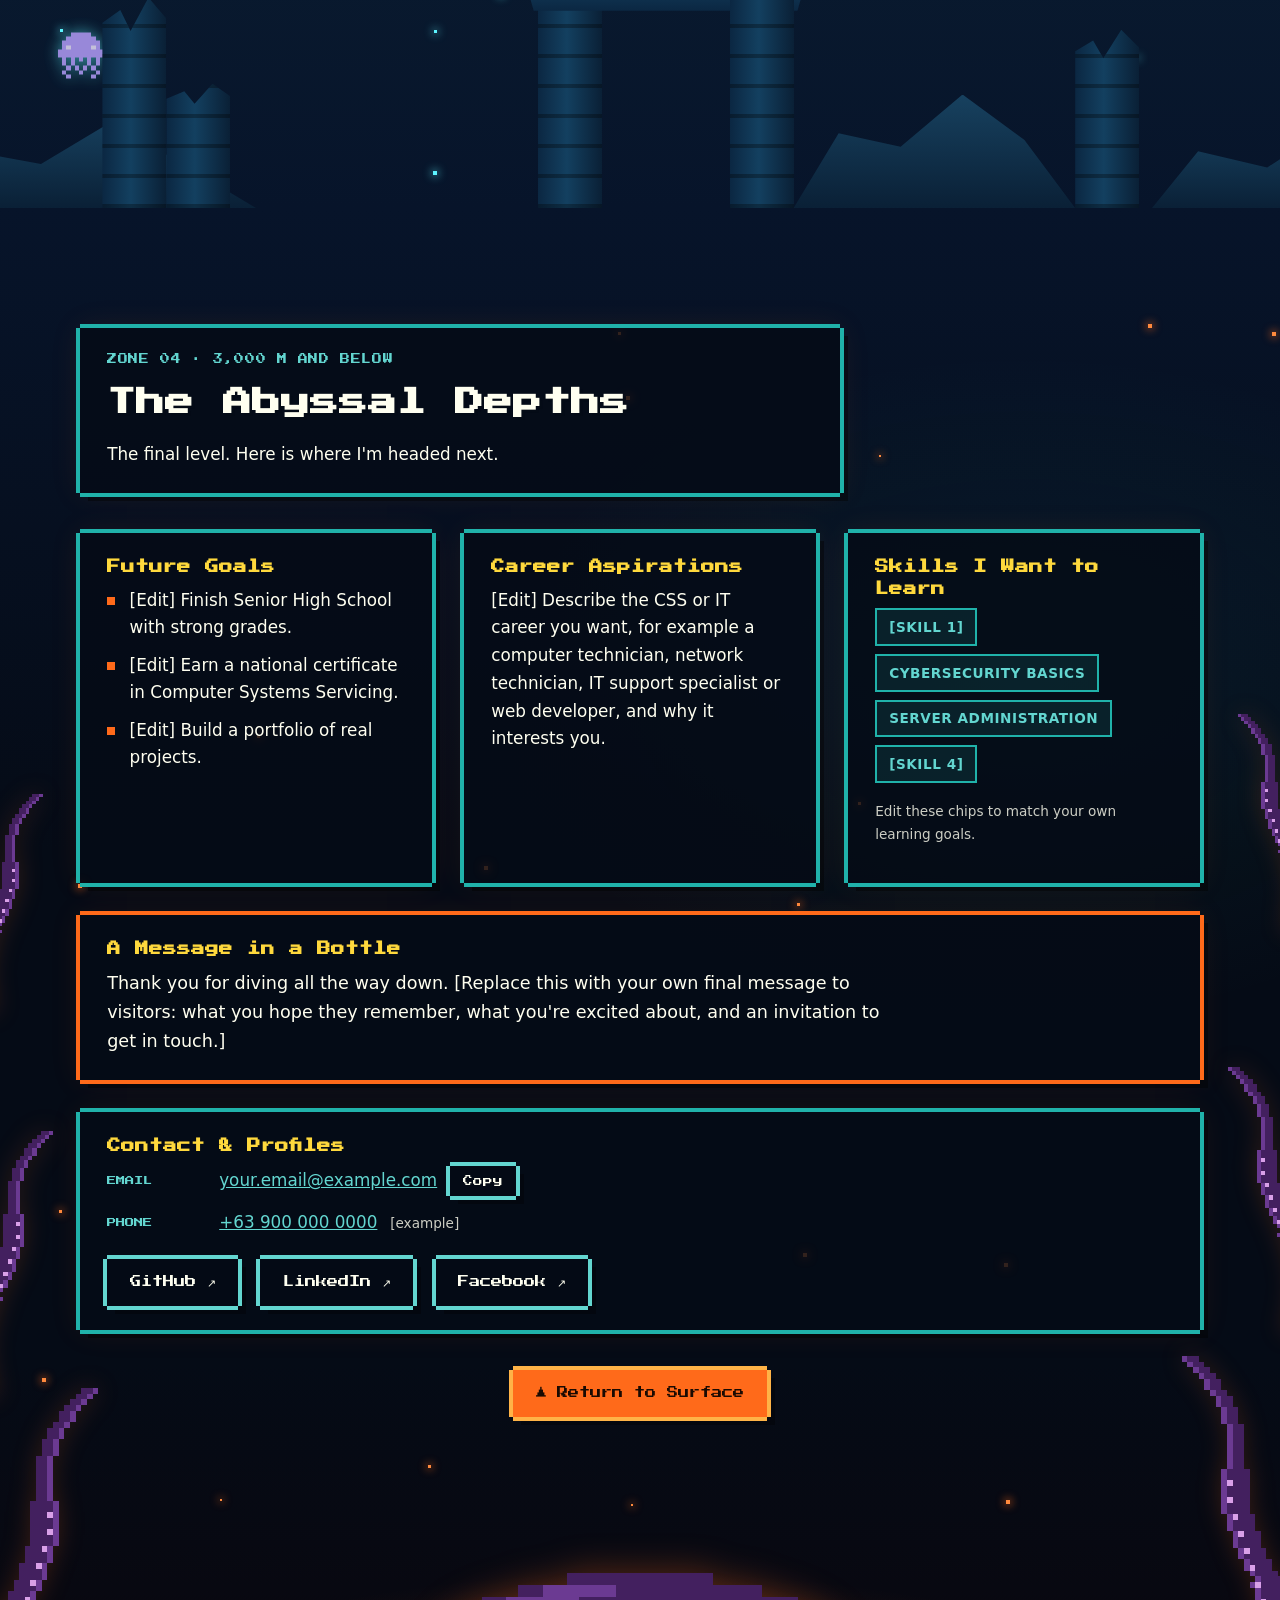
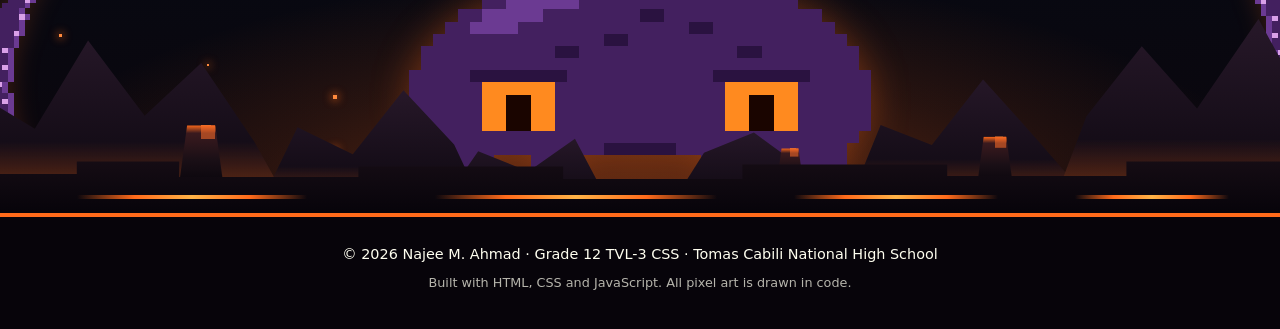
==== commit d790aee0: "Test 2" ====
--- a/index.html
+++ b/index.html
@@ -13,7 +13,7 @@
   <link rel="preconnect" href="https://fonts.gstatic.com" crossorigin>
   <link href="https://fonts.googleapis.com/css2?family=Press+Start+2P&display=swap" rel="stylesheet">
 
-  <link rel="stylesheet" href="styles.css">
+  <link rel="stylesheet" href="style.css">
   <script>document.documentElement.classList.add('js');</script>
 </head>
 
@@ -48,7 +48,7 @@
       <ul class="nav-menu" id="nav-menu">
         <li><a href="#surface"  data-scroll data-zone-link="surface"><span class="n">01</span>Surface</a></li>
         <li><a href="#shallows" data-scroll data-zone-link="shallows"><span class="n">02</span>Shallows</a></li>
-        <li><a href="the deep" data-zone><span class="n">03</span>Abyss</a></li>
+        <li><a href="#abyss" data-scroll data-zone-link="abyss"><span class="n">03</span>Abyss</a></li>
         <li><a href="#depths"   data-scroll data-zone-link="depths"><span class="n">04</span>Depths</a></li>
       </ul>
 
@@ -132,7 +132,7 @@
           </dl>
 
           <blockquote class="motto">
-            <p>&ldquo;Become, dont perform.&rdquo;</p>
+            <p>&ldquo;Become, don&rsquo;t perform.&rdquo;</p>
           </blockquote>
 
           <p class="intro">
@@ -224,13 +224,6 @@
             </div></div>
           </article>
 
-    
-            </div></div>
-          </article>
-        </div>
-
-
-            </div></div>
           </article>
         </div>
       </div>
@@ -499,4 +492,4 @@
 
   <script src="script.js"></script>
 </body>
-</html>
+</html>
--- a/style.css
+++ b/style.css
@@ -0,0 +1,1168 @@
+/* ==========================================================================
+   Najee M. Ahmad - Underwater Portfolio  |  style.css
+   --------------------------------------------------------------------------
+   1.  Design tokens
+   2.  Base & utilities
+   3.  Pixel UI pieces (panels, buttons)
+   4.  Navigation, depth gauge, fixed effects
+   5.  Zones (shared)
+   6.  Zone 1 - The Surface
+   7.  Zone 2 - The Shallows
+   8.  Zone 3 - The Abyss
+   9.  Zone 4 - The Abyssal Depths
+   10. Creatures, particles, bubbles
+   11. Cards, projects, modal
+   12. Footer & toast
+   13. Keyframes
+   14. Responsive
+   15. Reduced motion
+   ========================================================================== */
+
+/* ------------------------------ 1. TOKENS ------------------------------- */
+:root {
+  --navy: #0B1F33;
+  --deep: #123B58;
+  --teal: #20B2AA;
+  --turq: #63D6D0;
+  --ivory: #FFFFF0;
+  --abyss: #050B16;
+
+  /* extra scenery colors */
+  --coral: #FF7F9F;
+  --weed: #4CC27A;
+  --bio: #5CF4FF;
+  --lava: #FF6A1A;
+  --gold: #FFD93D;
+
+  --font-pixel: "Press Start 2P", "Courier New", ui-monospace, monospace;
+  --font-body: "Segoe UI", system-ui, -apple-system, Roboto, "Helvetica Neue", Arial, sans-serif;
+
+  --nav-h: 64px;
+  --bc: var(--turq); /* current pixel-border colour */
+
+  /* 64x16 pixel wave tiles (stepped crest) in three colours */
+  --tile-light: url("data:image/svg+xml,%3Csvg xmlns='http://www.w3.org/2000/svg' width='64' height='16' shape-rendering='crispEdges'%3E%3Cpath fill='%2363D6D0' d='M0 8H8V4H16V0H32V4H40V8H48V12H64V16H0Z'/%3E%3C/svg%3E");
+  --tile-ivory: url("data:image/svg+xml,%3Csvg xmlns='http://www.w3.org/2000/svg' width='64' height='16' shape-rendering='crispEdges'%3E%3Cpath fill='%23FFFFF0' d='M0 8H8V4H16V0H32V4H40V8H48V12H64V16H0Z'/%3E%3C/svg%3E");
+  --tile-teal: url("data:image/svg+xml,%3Csvg xmlns='http://www.w3.org/2000/svg' width='64' height='16' shape-rendering='crispEdges'%3E%3Cpath fill='%2320B2AA' d='M0 8H8V4H16V0H32V4H40V8H48V12H64V16H0Z'/%3E%3C/svg%3E");
+}
+
+/* --------------------------- 2. BASE & UTILITIES ------------------------ */
+*, *::before, *::after { box-sizing: border-box; }
+
+html {
+  scroll-behavior: smooth;
+  -webkit-text-size-adjust: 100%;
+}
+
+body {
+  margin: 0;
+  background: var(--abyss);
+  color: var(--ivory);
+  font-family: var(--font-body);
+  font-size: 1.05rem;
+  line-height: 1.65;
+  overflow-x: hidden;
+}
+
+img, svg { max-width: 100%; }
+h1, h2, h3, h4 { margin: 0 0 .6em; line-height: 1.4; }
+p { margin: 0 0 1em; }
+ul { margin: 0; padding: 0; list-style: none; }
+a { color: var(--turq); }
+[hidden] { display: none !important; }
+
+:focus-visible { outline: 3px solid var(--gold); outline-offset: 3px; }
+.hero-panel :focus-visible { outline-color: var(--navy); }
+
+.sr-only {
+  position: absolute; width: 1px; height: 1px; margin: -1px; padding: 0;
+  overflow: hidden; clip: rect(0 0 0 0); white-space: nowrap; border: 0;
+}
+
+.skip-link {
+  position: fixed; left: 1rem; top: -5rem; z-index: 300;
+  background: var(--gold); color: var(--navy);
+  padding: .7rem 1rem; font-weight: 700; text-decoration: none;
+  transition: top .15s;
+}
+.skip-link:focus { top: 1rem; }
+
+[data-sprite] svg { display: block; width: 100%; height: auto; }
+
+/* ------------------------- 3. PIXEL UI PIECES --------------------------- */
+/* Notched "pixel" border made from four box-shadows + a hard drop shadow */
+.panel, .btn, .card, .project-card, .hero-panel, .profile-frame, .modal-inner {
+  box-shadow:
+    0 -4px 0 0 var(--bc),
+    0 4px 0 0 var(--bc),
+    -4px 0 0 0 var(--bc),
+    4px 0 0 0 var(--bc),
+    8px 8px 0 0 rgba(0, 0, 0, .3);
+}
+
+.panel {
+  --bc: var(--turq);
+  background: rgba(11, 31, 51, .86);
+  padding: 1.5rem 1.7rem;
+}
+
+.eyebrow {
+  margin: 0 0 .8rem;
+  font-family: var(--font-pixel);
+  font-size: .62rem;
+  letter-spacing: .06em;
+  line-height: 1.6;
+  text-transform: uppercase;
+  color: var(--turq);
+}
+
+.zone-title {
+  font-family: var(--font-pixel);
+  font-size: clamp(1.15rem, 3vw, 1.8rem);
+  line-height: 1.5;
+  text-shadow: 3px 3px 0 rgba(5, 11, 22, .6);
+}
+
+.panel-title {
+  font-family: var(--font-pixel);
+  font-size: .85rem;
+  line-height: 1.6;
+  color: var(--gold);
+}
+
+.small-note { font-size: .85rem; opacity: .8; }
+
+.btn {
+  --bc: var(--navy);
+  display: inline-flex; align-items: center; gap: .65rem;
+  padding: .95rem 1.4rem;
+  font-family: var(--font-pixel);
+  font-size: .7rem; line-height: 1.5;
+  text-decoration: none;
+  border: 0; cursor: pointer;
+  background: var(--turq); color: var(--navy);
+  transition: transform .12s steps(2), background-color .15s;
+}
+.btn:hover { transform: translateY(-3px); }
+.btn:active { transform: translateY(2px); }
+
+.btn-primary { background: var(--turq); color: var(--navy); --bc: var(--navy); }
+.btn-primary:hover { background: #8CE8E3; }
+
+.btn-ghost { background: rgba(5, 11, 22, .7); color: var(--ivory); --bc: var(--turq); }
+.btn-ghost:hover { background: var(--deep); }
+
+.btn-lava { background: var(--lava); color: #1A0A02; --bc: #FFB347; }
+.btn-lava:hover { background: #FF8A3D; }
+
+.btn-small { padding: .5rem .8rem; font-size: .6rem; }
+
+.btn-arrow { display: inline-block; animation: nudge 1.4s steps(2) infinite; }
+.btn-arrow.up { animation-name: nudgeUp; }
+
+/* ---------------- 4. NAVIGATION, GAUGE, FIXED EFFECTS ------------------- */
+.site-header {
+  position: fixed; inset: 0 0 auto 0; z-index: 100;
+  height: var(--nav-h);
+  background: rgba(5, 11, 22, .92);
+  border-bottom: 4px solid var(--deep);
+  -webkit-backdrop-filter: blur(6px);
+  backdrop-filter: blur(6px);
+}
+
+.nav {
+  height: 100%; max-width: 1240px; margin: 0 auto;
+  padding: 0 1.25rem;
+  display: flex; align-items: center; gap: 1rem;
+}
+
+.brand {
+  display: inline-flex; align-items: center; gap: .6rem;
+  font-family: var(--font-pixel); font-size: .68rem;
+  color: var(--ivory); text-decoration: none;
+}
+.brand-fish { width: 34px; }
+
+.nav-menu { display: flex; gap: .25rem; margin-left: 1.5rem; }
+.nav-menu a {
+  position: relative; display: block;
+  padding: .6rem .8rem;
+  font-family: var(--font-pixel); font-size: .58rem;
+  text-transform: uppercase; text-decoration: none;
+  color: var(--ivory);
+}
+.nav-menu a .n { margin-right: .4rem; color: var(--turq); }
+.nav-menu a::after {
+  content: ""; position: absolute; left: .8rem; right: .8rem; bottom: .2rem;
+  height: 3px; background: var(--turq);
+  transform: scaleX(0); transform-origin: left;
+  transition: transform .2s steps(4);
+}
+.nav-menu a:hover::after, .nav-menu a.is-active::after { transform: scaleX(1); }
+.nav-menu a.is-active { color: var(--turq); }
+
+.depth-readout {
+  margin-left: auto;
+  display: flex; align-items: baseline; gap: .6rem;
+  font-family: var(--font-pixel); font-size: .58rem; color: var(--turq);
+}
+.depth-readout strong { min-width: 8ch; text-align: right; font-weight: 400; color: var(--gold); }
+
+.nav-toggle {
+  display: none;
+  width: 44px; height: 44px; padding: 0;
+  background: transparent; border: 3px solid var(--turq); cursor: pointer;
+  align-items: center; justify-content: center;
+}
+.nav-toggle .bars, .nav-toggle .bars::before, .nav-toggle .bars::after {
+  display: block; width: 20px; height: 3px; background: var(--ivory);
+  transition: transform .2s steps(3), background-color .2s;
+}
+.nav-toggle .bars { position: relative; }
+.nav-toggle .bars::before, .nav-toggle .bars::after { content: ""; position: absolute; left: 0; }
+.nav-toggle .bars::before { top: -7px; }
+.nav-toggle .bars::after { top: 7px; }
+.site-header.is-open .nav-toggle .bars { background: transparent; }
+.site-header.is-open .nav-toggle .bars::before { transform: translateY(7px) rotate(45deg); }
+.site-header.is-open .nav-toggle .bars::after { transform: translateY(-7px) rotate(-45deg); }
+
+.progress { position: absolute; left: 0; right: 0; bottom: -4px; height: 4px; }
+.progress span {
+  display: block; width: 100%; height: 100%;
+  transform: scaleX(0); transform-origin: left;
+  background: linear-gradient(90deg, var(--turq), var(--gold), var(--lava));
+}
+
+/* Depth gauge (right edge) */
+.depth-gauge {
+  position: fixed; right: 10px; top: 50%; z-index: 90;
+  width: 22px; height: min(50vh, 360px);
+  transform: translateY(-50%);
+  display: flex; justify-content: center;
+  pointer-events: none;
+}
+.gauge-track {
+  position: relative; width: 8px; height: 100%;
+  background: rgba(255, 255, 240, .4);
+  box-shadow: 0 0 0 3px rgba(5, 11, 22, .85);
+}
+.gauge-fill { position: absolute; left: 0; top: 0; width: 100%; height: 0; background: var(--gold); }
+.gauge-tick {
+  position: absolute; left: 50%; width: 16px; height: 16px;
+  background: var(--ivory); border: 3px solid var(--navy);
+  transform: translate(-50%, -50%);
+  pointer-events: auto;
+}
+.gauge-tick.is-active { background: var(--turq); }
+.gauge-tick:hover { background: var(--gold); }
+.gauge-marker {
+  position: absolute; left: 50%; top: 0; width: 18px; height: 18px;
+  background: var(--lava); border: 3px solid var(--navy);
+  transform: translate(-50%, -50%) rotate(45deg);
+  pointer-events: none;
+}
+
+/* Fixed effects (opacity controlled by script.js) */
+.bubbles {
+  position: fixed; inset: 0; z-index: 1;
+  overflow: hidden; pointer-events: none; opacity: 0;
+}
+.bubble {
+  position: absolute; bottom: -30px;
+  width: var(--s); height: var(--s);
+  background: rgba(255, 255, 240, .3);
+  clip-path: polygon(30% 0, 70% 0, 70% 15%, 85% 15%, 85% 30%, 100% 30%, 100% 70%, 85% 70%, 85% 85%, 70% 85%, 70% 100%, 30% 100%, 30% 85%, 15% 85%, 15% 70%, 0 70%, 0 30%, 15% 30%, 15% 15%, 30% 15%);
+  animation: rise var(--dur) linear infinite;
+  animation-delay: var(--delay);
+  will-change: transform;
+}
+.bubble::after {
+  content: ""; position: absolute; left: 24%; top: 24%; width: 26%; height: 26%;
+  background: rgba(255, 255, 240, .9);
+}
+
+.vignette {
+  position: fixed; inset: 0; z-index: 2; pointer-events: none; opacity: 0;
+  background: radial-gradient(ellipse at 50% 45%, transparent 38%, rgba(2, 5, 12, .85) 100%);
+}
+
+/* ----------------------------- 5. ZONES (shared) ------------------------ */
+main:focus { outline: none; }
+
+.zone {
+  position: relative;
+  padding: calc(var(--nav-h) + 3.5rem) clamp(1.1rem, 5vw, 3.5rem) 6rem;
+}
+.zone:focus { outline: none; }
+
+.zone-content {
+  position: relative; z-index: 3;
+  width: 100%; max-width: 1120px; margin: 0 auto;
+}
+
+.scene {
+  position: absolute; inset: 0; z-index: 0;
+  overflow: hidden; pointer-events: none;
+}
+.zone.is-offscreen .scene * { animation-play-state: paused !important; }
+
+.section-head { max-width: 760px; margin-bottom: 2.5rem; }
+.section-head p:last-child { margin-bottom: 0; }
+
+.group-title {
+  display: inline-block;
+  margin: 2.5rem 0 1.5rem;
+  padding: .7rem 1.1rem;
+  font-family: var(--font-pixel); font-size: .85rem;
+  background: rgba(11, 31, 51, .88);
+  box-shadow: 0 -4px 0 0 var(--gold), 0 4px 0 0 var(--gold), -4px 0 0 0 var(--gold), 4px 0 0 0 var(--gold);
+}
+
+/* Scroll-reveal (only hidden when JS is running) */
+.js .reveal {
+  opacity: 0; transform: translateY(26px);
+  transition: opacity .6s ease, transform .6s ease;
+  transition-delay: var(--d, 0s);
+}
+.js .reveal.is-visible { opacity: 1; transform: none; }
+
+/* --------------------------- 6. ZONE 1 : SURFACE ------------------------ */
+.zone-surface {
+  --sea-h: clamp(110px, 20vh, 200px);
+  --sand-h: clamp(150px, 28vh, 260px);
+  min-height: 100vh; min-height: 100svh;
+  display: flex; align-items: center;
+  padding-bottom: calc(var(--sea-h) + 3rem);
+  background: linear-gradient(#3AA8E8 0%, #6CC4F0 42%, #B9E7F6 72%, #DFF6F7 100%);
+}
+
+.hero-grid {
+  display: grid;
+  grid-template-columns: minmax(220px, 320px) 1fr;
+  gap: 3rem; align-items: center;
+}
+
+.profile-card { margin: 0; text-align: center; }
+.profile-frame {
+  --bc: var(--navy);
+  position: relative; aspect-ratio: 1; overflow: hidden;
+  background: linear-gradient(160deg, var(--turq), var(--teal));
+}
+.profile-frame img {
+  position: absolute; inset: 0; width: 100%; height: 100%; object-fit: cover;
+}
+.profile-fallback {
+  position: absolute; inset: 0; display: grid; place-items: center;
+  padding: 1rem; text-align: center;
+  font-family: var(--font-pixel); font-size: .75rem; line-height: 1.8;
+  color: var(--navy);
+}
+.is-missing { display: none; }
+.profile-card figcaption {
+  display: inline-block; margin-top: 1.4rem; padding: .5rem .9rem;
+  font-family: var(--font-pixel); font-size: .58rem;
+  background: var(--navy); color: var(--ivory);
+}
+
+.hero-panel {
+  --bc: var(--navy);
+  background: rgba(255, 255, 240, .92);
+  color: var(--navy);
+  padding: clamp(1.4rem, 3vw, 2.4rem);
+}
+.hero-panel .eyebrow { color: #0B6A66; }
+.hero-panel h1 {
+  font-family: var(--font-pixel);
+  font-size: clamp(1.3rem, 3.6vw, 2.2rem);
+  line-height: 1.5; margin-bottom: .3rem;
+}
+.hero-role { margin-bottom: 1.2rem; font-weight: 600; color: #0B6A66; }
+
+.facts { display: grid; gap: .5rem; margin: 0 0 1.2rem; }
+.fact { display: grid; grid-template-columns: 8.5rem 1fr; gap: .2rem 1rem; }
+.fact dt { font-family: var(--font-pixel); font-size: .58rem; line-height: 1.9; color: #0B6A66; text-transform: uppercase; }
+.fact dd { margin: 0; }
+
+.motto {
+  margin: 0 0 1.1rem; padding: .4rem 0 .4rem 1rem;
+  border-left: 5px solid var(--teal);
+  font-style: italic; font-size: 1.1rem;
+}
+.motto p { margin: 0; }
+.intro { max-width: 60ch; margin-bottom: 1.5rem; }
+
+/* Surface scenery */
+.sun-wrap {
+  position: absolute; top: clamp(80px, 13vh, 130px); right: clamp(24px, 10vw, 170px);
+  filter: drop-shadow(0 0 26px rgba(255, 224, 102, .8));
+}
+.sun {
+  width: 84px; height: 84px; background: #FFE066;
+  clip-path: polygon(25% 0, 75% 0, 75% 12%, 88% 12%, 88% 25%, 100% 25%, 100% 75%, 88% 75%, 88% 88%, 75% 88%, 75% 100%, 25% 100%, 25% 88%, 12% 88%, 12% 75%, 0 75%, 0 25%, 12% 25%, 12% 12%, 25% 12%);
+}
+
+.clouds { position: absolute; inset: 0; }
+.cloud {
+  position: absolute; left: var(--x, 0%);
+  animation: cloudDrift var(--dur) linear infinite;
+  animation-delay: var(--delay);
+  will-change: transform;
+}
+
+.sea {
+  position: absolute; left: 0; right: 0; bottom: 0; height: var(--sea-h);
+  background: linear-gradient(#20B2AA, #2BBFBC);
+}
+.wave {
+  position: absolute; left: 0; height: 38px;
+  width: calc(100% + 256px);
+  background-repeat: repeat-x;
+  background-size: 128px 32px;
+  will-change: transform;
+}
+.wave-back {
+  top: -34px;
+  background-image: var(--tile-light), var(--tile-ivory);
+  background-position: 0 6px, 0 0;
+  animation: waveMove 14s linear infinite;
+}
+.wave-front {
+  top: -17px;
+  background-image: var(--tile-teal), var(--tile-light);
+  background-position: 0 6px, 0 0;
+  animation: waveMove 9s linear infinite reverse;
+}
+
+.sand {
+  position: absolute; left: 0; bottom: 0; width: 62%; height: var(--sand-h);
+  background:
+    radial-gradient(rgba(160, 120, 60, .35) 1.5px, transparent 2px) 0 0 / 18px 18px,
+    linear-gradient(#F7E2AE 0, #F0D29A 50%, #D9BD82 72%, #5FBFB0 92%, #2BBFBC 100%);
+  clip-path: polygon(0 0, 54% 0, 54% 14%, 64% 14%, 64% 32%, 74% 32%, 74% 52%, 84% 52%, 84% 74%, 94% 74%, 94% 100%, 0 100%);
+}
+
+.palm { position: absolute; bottom: calc(var(--sand-h) - 20px); transform-origin: 40% 100%; animation: sway 6s ease-in-out infinite alternate; }
+.palm-a { left: 2%; width: clamp(84px, 11vw, 170px); }
+.palm-b { left: 22%; width: clamp(60px, 8vw, 120px); animation-delay: -3s; }
+
+.shore-critter { position: absolute; }
+.crab { left: 36%; bottom: calc(var(--sand-h) - 26px); width: 40px; animation: scuttle 5s ease-in-out infinite alternate; }
+.starfish { left: 12%; bottom: calc(var(--sand-h) - 52px); width: 30px; }
+
+/* -------------------------- 7. ZONE 2 : SHALLOWS ------------------------ */
+.zone-shallows {
+  padding-bottom: clamp(15rem, 34vh, 22rem);
+  background: linear-gradient(180deg, #2BBFBC 0%, #20B2AA 28%, #1790A0 62%, #123B58 100%);
+}
+
+.rays {
+  position: absolute; top: 0; left: -15%; width: 130%; height: 72%;
+  background: repeating-linear-gradient(105deg, rgba(255, 255, 240, 0) 0 60px, rgba(255, 255, 240, .17) 95px, rgba(255, 255, 240, 0) 140px);
+  -webkit-mask-image: linear-gradient(to bottom, #000 0, transparent 100%);
+  mask-image: linear-gradient(to bottom, #000 0, transparent 100%);
+  animation: raySway 14s ease-in-out infinite alternate;
+}
+.rays-b {
+  background: repeating-linear-gradient(100deg, rgba(255, 255, 240, 0) 0 110px, rgba(255, 255, 240, .1) 150px, rgba(255, 255, 240, 0) 210px);
+  animation-duration: 19s; animation-direction: alternate-reverse;
+}
+
+.layer { position: absolute; inset: -12% 0; will-change: transform; }
+.field { position: absolute; inset: 0; }
+
+.reef {
+  position: absolute; left: 0; right: 0; bottom: 0;
+  height: clamp(170px, 28vh, 260px);
+}
+.reef::before {
+  content: ""; position: absolute; left: 0; right: 0; bottom: 0; height: 64px;
+  background: linear-gradient(#E9CF95 0, #CFAE72 22%, #3F8F98 60%, #123B58 100%);
+  clip-path: polygon(0 20%, 8% 20%, 8% 0, 22% 0, 22% 18%, 36% 18%, 36% 6%, 50% 6%, 50% 22%, 66% 22%, 66% 4%, 80% 4%, 80% 16%, 92% 16%, 92% 0, 100% 0, 100% 100%, 0 100%);
+}
+.reef-item { position: absolute; bottom: 38px; }
+.reef-item.low { bottom: 30px; }
+.reef-item.sway { transform-origin: 50% 100%; animation: sway 5s ease-in-out infinite alternate; }
+.reef-item.scuttle { animation: scuttle 6s ease-in-out infinite alternate; }
+.reef-rock {
+  position: absolute; bottom: 24px;
+  background: linear-gradient(#5E8F9A, #2A5A6C 70%, #123B58);
+}
+.reef-rock.a { clip-path: polygon(0 100%, 8% 52%, 26% 40%, 44% 8%, 66% 30%, 86% 46%, 100% 100%); }
+.reef-rock.b { clip-path: polygon(0 100%, 14% 36%, 40% 22%, 58% 0, 80% 36%, 100% 100%); }
+
+/* ---------------------------- 8. ZONE 3 : ABYSS ------------------------- */
+.zone-abyss {
+  padding-bottom: clamp(15rem, 34vh, 22rem);
+  background: linear-gradient(180deg, #123B58 0%, #0F3150 25%, #0B1F33 60%, #07142A 100%);
+}
+.rays-deep {
+  height: 45%; opacity: .5;
+  background: repeating-linear-gradient(105deg, rgba(99, 214, 208, 0) 0 120px, rgba(99, 214, 208, .12) 160px, rgba(99, 214, 208, 0) 220px);
+}
+
+.fog {
+  position: absolute; left: -20%; width: 140%; height: 260px;
+  background: linear-gradient(transparent, rgba(99, 214, 208, .08), transparent);
+  animation: fogDrift 28s ease-in-out infinite alternate;
+}
+.fog-a { top: 28%; }
+.fog-b { top: 62%; animation-duration: 36s; animation-direction: alternate-reverse; }
+
+.ruins { position: absolute; left: 0; right: 0; bottom: 0; height: clamp(180px, 30vh, 300px); }
+.ruins > * { position: absolute; bottom: 0; }
+.pillar {
+  width: clamp(34px, 5vw, 64px);
+  background:
+    repeating-linear-gradient(0deg, rgba(0, 0, 0, .3) 0 4px, transparent 4px 30px),
+    linear-gradient(90deg, #0B2742, #134060 45%, #0A2036);
+  clip-path: polygon(0 12%, 28% 6%, 44% 16%, 72% 0, 100% 10%, 100% 100%, 0 100%);
+}
+.ruins .p1 { left: 8%; height: 78%; }
+.ruins .p2 { left: 13%; height: 46%; }
+.ruins .p3 { left: 84%; height: 66%; }
+.arch {
+  left: 42%; width: clamp(150px, 20vw, 260px); height: 88%;
+  display: flex; justify-content: space-between; align-items: flex-end;
+}
+.arch .pillar { position: relative; height: 100%; clip-path: none; }
+.arch .lintel {
+  position: absolute; left: -6%; right: -6%; top: 0; height: 17%;
+  background: linear-gradient(#154566, #0B2742);
+  clip-path: polygon(0 0, 100% 0, 96% 100%, 4% 100%);
+}
+.ruins .rock { background: linear-gradient(#17415F, #0A2036); }
+.ruins .r1 { left: -4%; width: 24%; height: 34%; clip-path: polygon(0 100%, 10% 40%, 30% 52%, 52% 8%, 72% 44%, 100% 100%); }
+.ruins .r2 { left: 62%; width: 22%; height: 42%; clip-path: polygon(0 100%, 16% 34%, 38% 46%, 60% 0, 82% 40%, 100% 100%); }
+.ruins .r3 { left: 90%; width: 18%; height: 30%; clip-path: polygon(0 100%, 20% 30%, 50% 50%, 74% 6%, 100% 100%); }
+
+/* ------------------------ 9. ZONE 4 : ABYSSAL DEPTHS -------------------- */
+.zone-depths {
+  padding-bottom: clamp(17rem, 44vh, 26rem);
+  background:
+    radial-gradient(ellipse 60% 30% at 80% 30%, rgba(32, 178, 170, .08), transparent 70%),
+    linear-gradient(180deg, #07142A 0%, #050B16 40%, #050B16 72%, #0B060C 100%);
+}
+.zone-depths .panel { --bc: var(--teal); box-shadow:
+    0 -4px 0 0 var(--bc), 0 4px 0 0 var(--bc), -4px 0 0 0 var(--bc), 4px 0 0 0 var(--bc),
+    8px 8px 0 0 rgba(0, 0, 0, .4), 0 0 30px rgba(255, 106, 26, .1);
+  background: rgba(5, 11, 22, .82);
+}
+
+.depth-grid {
+  display: grid; gap: 2rem;
+  grid-template-columns: repeat(auto-fit, minmax(min(100%, 290px), 1fr));
+  margin-bottom: 2rem;
+}
+.bullet-list li { position: relative; padding-left: 1.4rem; margin-bottom: .6rem; }
+.bullet-list li::before {
+  content: ""; position: absolute; left: 0; top: .6em; width: 8px; height: 8px; background: var(--lava);
+}
+
+.bottle { --bc: var(--lava) !important; margin-bottom: 2rem; font-size: 1.1rem; }
+.bottle p { max-width: 70ch; margin-bottom: 0; }
+
+.contact { margin-bottom: 2.5rem; }
+.contact-list { margin: 0 0 1.4rem; display: grid; gap: .8rem; }
+.contact-row { display: grid; grid-template-columns: 6rem 1fr; gap: .3rem 1rem; align-items: center; }
+.contact-row dt { font-family: var(--font-pixel); font-size: .58rem; text-transform: uppercase; color: var(--turq); }
+.contact-row dd { margin: 0; display: flex; flex-wrap: wrap; align-items: center; gap: .8rem; }
+.social-links { display: flex; flex-wrap: wrap; gap: 1.4rem; }
+
+.return-wrap { text-align: center; }
+
+.lava-glow {
+  position: absolute; left: 0; right: 0; bottom: 0; height: clamp(440px, 62vh, 640px);
+  background: radial-gradient(ellipse 70% 60% at 50% 100%, rgba(255, 106, 26, .4), rgba(255, 106, 26, .12) 45%, transparent 72%);
+  animation: lavaPulse 6s ease-in-out infinite alternate;
+}
+
+/* Kraken tentacles, rising from the section edges */
+.tentacle { position: absolute; width: clamp(90px, 15vw, 220px); transform-origin: 100% 100%; animation: tSway 7s ease-in-out infinite alternate; filter: drop-shadow(0 0 12px rgba(255, 106, 26, .2)); }
+.tentacle.is-left { transform-origin: 0 100%; }
+.tentacle.is-left svg { transform: scaleX(-1); }
+.t-r1 { right: -2vw; bottom: 6%; }
+.t-r2 { right: -3vw; bottom: 30%; width: clamp(80px, 11vw, 170px); animation-delay: -2s; }
+.t-r3 { right: -2.5vw; bottom: 55%; width: clamp(70px, 9vw, 140px); animation-delay: -4s; }
+.t-l1 { left: -2vw; bottom: 4%; animation-delay: -1s; }
+.t-l2 { left: -3vw; bottom: 26%; width: clamp(80px, 11vw, 170px); animation-delay: -3s; }
+.t-l3 { left: -2.5vw; bottom: 50%; width: clamp(70px, 9vw, 140px); animation-delay: -5s; }
+
+.floor { position: absolute; left: 0; right: 0; bottom: 0; height: clamp(230px, 36vh, 380px); overflow: hidden; }
+.kraken-head {
+  position: absolute; left: 50%; bottom: 34px;
+  width: clamp(240px, 38vw, 520px);
+  transform: translateX(-50%);
+  animation: krakenBob 7s ease-in-out infinite alternate;
+  filter: drop-shadow(0 0 18px rgba(255, 106, 26, .35));
+}
+.vrock {
+  position: absolute; bottom: 0;
+  background:
+    linear-gradient(to top, rgba(255, 106, 26, .5) 0, transparent 38%),
+    linear-gradient(#271829, #0A060D);
+}
+.vr1 { left: -3%; width: 26%; height: 58%; clip-path: polygon(0 100%, 8% 40%, 22% 55%, 38% 8%, 55% 48%, 72% 20%, 88% 62%, 100% 100%); }
+.vr2 { left: 20%; width: 18%; height: 38%; clip-path: polygon(0 100%, 18% 30%, 42% 52%, 64% 0, 86% 44%, 100% 100%); }
+.vr3 { left: 34%; width: 14%; height: 24%; clip-path: polygon(0 100%, 24% 20%, 52% 46%, 78% 4%, 100% 100%); }
+.vr4 { left: 52%; width: 15%; height: 26%; clip-path: polygon(0 100%, 20% 28%, 46% 4%, 70% 44%, 100% 100%); }
+.vr5 { left: 66%; width: 20%; height: 44%; clip-path: polygon(0 100%, 14% 38%, 34% 52%, 54% 6%, 76% 50%, 100% 100%); }
+.vr6 { left: 82%; width: 24%; height: 60%; clip-path: polygon(0 100%, 12% 50%, 30% 14%, 48% 46%, 68% 0, 86% 52%, 100% 100%); }
+
+.vent { position: absolute; bottom: 30px; width: 44px; height: 58px; }
+.vent-body {
+  position: absolute; inset: 0;
+  background: linear-gradient(#FF6A1A 0, #3A1A1E 14%, #1A0F16 60%, #0A060D);
+  clip-path: polygon(18% 0, 82% 0, 100% 100%, 0 100%);
+}
+.vent::before, .vent::after {
+  content: ""; position: absolute; left: 50%; top: 0; width: 10px; height: 10px;
+  background: rgba(255, 150, 60, .75);
+  animation: ventPuff 4s ease-out infinite;
+}
+.vent::after { width: 14px; height: 14px; animation-delay: -2s; background: rgba(255, 110, 40, .55); }
+.v1 { left: 14%; }
+.v2 { left: 76%; transform: scale(.8); transform-origin: 50% 100%; }
+.v3 { left: 60%; transform: scale(.6); transform-origin: 50% 100%; }
+
+.ground {
+  position: absolute; left: 0; right: 0; bottom: 0; height: 52px;
+  background: linear-gradient(#150C14, #07040A);
+  clip-path: polygon(0 24%, 6% 24%, 6% 0, 14% 0, 14% 30%, 28% 30%, 28% 10%, 44% 10%, 44% 34%, 58% 34%, 58% 6%, 74% 6%, 74% 28%, 88% 28%, 88% 0, 100% 0, 100% 100%, 0 100%);
+}
+.crack {
+  position: absolute; bottom: 14px; height: 4px;
+  background: linear-gradient(90deg, transparent, #FF6A1A, #FFB347, #FF6A1A, transparent);
+  animation: lavaPulse 3s ease-in-out infinite alternate;
+}
+.c1 { left: 6%; width: 18%; }
+.c2 { left: 34%; width: 22%; animation-delay: -1s; }
+.c3 { left: 62%; width: 16%; animation-delay: -2s; }
+.c4 { left: 84%; width: 12%; animation-delay: -.5s; }
+
+/* ------------------- 10. CREATURES, PARTICLES ------------------------- */
+.creature {
+  position: absolute; left: var(--x); width: var(--w);
+  animation: swimR var(--dur) linear infinite;
+  animation-delay: var(--delay);
+  will-change: transform;
+}
+.creature.to-left { animation-name: swimL; }
+.creature.to-left .bob svg { transform: scaleX(-1); }
+.creature-shark { width: min(var(--w), 70vw); }
+.creature-jelly {
+  animation-name: jellyDrift; animation-timing-function: ease-in-out; animation-direction: alternate;
+  filter: drop-shadow(0 0 8px rgba(92, 244, 255, .7));
+}
+.bob { animation: bob var(--bob, 4s) ease-in-out infinite alternate; animation-delay: var(--bob-delay, 0s); }
+.creature-jelly .bob { transform-origin: 50% 0; animation-name: jellyPulse; }
+
+.particles { position: absolute; inset: 0; }
+.particle {
+  position: absolute; width: var(--s); height: var(--s);
+  background: rgba(255, 255, 240, .85);
+  animation: floatUp var(--dur) ease-in-out infinite;
+  animation-delay: var(--delay);
+}
+[data-particles="glow"] .particle { background: var(--bio); box-shadow: 0 0 8px 1px rgba(92, 244, 255, .7); }
+[data-particles="embers"] .particle { background: #FF8A3D; box-shadow: 0 0 8px 1px rgba(255, 106, 26, .8); --rise: -190px; }
+
+/* ----------------------- 11. CARDS, PROJECTS, MODAL --------------------- */
+.card-grid {
+  display: grid; gap: 1.6rem;
+  grid-template-columns: repeat(auto-fill, minmax(min(100%, 250px), 1fr));
+  align-items: start;
+}
+.card {
+  --bc: var(--turq);
+  position: relative;
+  padding: 1.3rem 1.3rem 1.2rem;
+  background: rgba(11, 31, 51, .86);
+  transition: transform .15s steps(3);
+}
+.card:hover { transform: translateY(-4px); --bc: var(--ivory); }
+.card.is-open { --bc: var(--gold); }
+.card::after {
+  content: "+"; position: absolute; top: 1rem; right: 1.1rem;
+  font-family: var(--font-pixel); font-size: .9rem; color: var(--turq);
+}
+.card.is-open::after { content: "\2212"; color: var(--gold); }
+
+.card-icon {
+  display: grid; place-items: center; width: 64px; height: 64px; margin-bottom: .9rem;
+  background: rgba(99, 214, 208, .14);
+}
+.card-icon[data-sprite] svg { width: 46px; height: 46px; }
+
+.card-title { margin: 0 0 .4rem; padding-right: 1.6rem; font-family: var(--font-pixel); font-size: .72rem; line-height: 1.7; }
+.card-toggle {
+  padding: 0; margin: 0; background: none; border: 0; cursor: pointer;
+  font: inherit; color: var(--ivory); text-align: left;
+}
+.card-toggle::after { content: ""; position: absolute; inset: 0; }
+.card-toggle:focus-visible { outline: none; }
+.card:has(.card-toggle:focus-visible) { outline: 3px solid var(--gold); outline-offset: 6px; }
+.card-teaser { margin: 0; font-size: .95rem; opacity: .9; }
+
+.card-more {
+  position: relative; z-index: 1;
+  display: grid; grid-template-rows: 0fr; visibility: hidden;
+  transition: grid-template-rows .3s ease, visibility 0s .3s;
+}
+.card-more-inner { overflow: hidden; min-height: 0; font-size: .95rem; }
+.card-more-inner > p:first-child { margin-top: 1rem; }
+.card.is-open .card-more { grid-template-rows: 1fr; visibility: visible; transition: grid-template-rows .3s ease, visibility 0s; }
+html:not(.js) .card-more { grid-template-rows: 1fr; visibility: visible; }
+
+.meter-row { display: flex; flex-wrap: wrap; align-items: center; gap: .6rem; margin-top: .4rem; }
+.meter-label { font-size: .8rem; opacity: .85; }
+.meter { display: inline-flex; gap: 4px; }
+.meter i { width: 16px; height: 16px; background: rgba(255, 255, 240, .18); }
+.meter i.on { background: var(--gold); }
+
+/* Projects */
+.project-grid {
+  display: grid; gap: 2.2rem;
+  grid-template-columns: repeat(auto-fit, minmax(min(100%, 300px), 1fr));
+}
+.project-card {
+  --bc: var(--bio);
+  display: flex; flex-direction: column;
+  background: rgba(5, 11, 22, .86);
+  box-shadow:
+    0 -4px 0 0 var(--bc), 0 4px 0 0 var(--bc), -4px 0 0 0 var(--bc), 4px 0 0 0 var(--bc),
+    8px 8px 0 0 rgba(0, 0, 0, .4), 0 0 26px rgba(92, 244, 255, .18);
+  transition: transform .15s steps(3);
+}
+.project-card:hover { transform: translateY(-4px); }
+
+.terminal-bar {
+  display: flex; align-items: center; gap: .7rem;
+  padding: .55rem .8rem;
+  background: rgba(18, 59, 88, .95);
+  font-family: var(--font-pixel); font-size: .55rem; color: var(--bio);
+}
+.dots { display: inline-flex; gap: 5px; }
+.dots i { width: 8px; height: 8px; background: #FF5F56; }
+.dots i:nth-child(2) { background: #FFBD2E; }
+.dots i:nth-child(3) { background: #27C93F; }
+.badge { margin-left: auto; padding: .3rem .5rem; background: var(--gold); color: var(--navy); font-size: .5rem; }
+
+.shot {
+  position: relative; aspect-ratio: 16 / 10; overflow: hidden;
+  background:
+    linear-gradient(rgba(99, 214, 208, .08) 1px, transparent 1px) 0 0 / 100% 16px,
+    linear-gradient(135deg, #123B58, #0B1F33);
+}
+.shot img { position: absolute; inset: 0; width: 100%; height: 100%; object-fit: cover; }
+.shot-fallback {
+  position: absolute; inset: 0; display: grid; place-items: center; padding: 1rem; text-align: center;
+  font-family: var(--font-pixel); font-size: .6rem; line-height: 1.8; color: var(--turq);
+}
+
+.project-body { display: flex; flex-direction: column; flex: 1; padding: 1.2rem 1.3rem 1.4rem; }
+.project-body h3 { font-family: var(--font-pixel); font-size: .78rem; line-height: 1.7; color: var(--ivory); }
+.project-body p { font-size: .95rem; }
+.project-body .btn { align-self: flex-start; margin-top: auto; }
+
+.tags { display: flex; flex-wrap: wrap; gap: .5rem; margin: 0 0 1.1rem; }
+.tags li {
+  padding: .2rem .6rem; font-size: .75rem; font-weight: 600; text-transform: uppercase; letter-spacing: .04em;
+  border: 2px solid var(--teal); color: var(--turq); background: rgba(32, 178, 170, .12);
+}
+.tags-large li { font-size: .85rem; padding: .35rem .75rem; }
+
+/* Modal */
+.modal {
+  width: min(760px, 94vw); max-width: none; padding: 10px; border: 0; background: transparent;
+  color: var(--ivory); overflow: visible;
+}
+.modal::backdrop { background: rgba(2, 6, 14, .8); -webkit-backdrop-filter: blur(3px); backdrop-filter: blur(3px); }
+.modal[open] { animation: modalIn .25s ease; }
+.modal-inner {
+  --bc: var(--bio);
+  position: relative; max-height: 86vh; overflow: auto;
+  padding: 2.2rem 1.8rem 1.8rem;
+  background: linear-gradient(#0F3150, #0B1F33);
+}
+.modal-close {
+  position: absolute; top: .7rem; right: .7rem; z-index: 2;
+  width: 44px; height: 44px; padding: 0; cursor: pointer;
+  font: 700 1.8rem/1 var(--font-body);
+  background: var(--lava); color: #1A0A02; border: 3px solid #FFB347;
+}
+.modal-close:hover { background: #FF8A3D; }
+.modal-body h3 { margin: 0 3.2rem .4rem 0; font-family: var(--font-pixel); font-size: 1rem; line-height: 1.6; color: var(--gold); }
+.modal-body h4 { margin: 1.4rem 0 .5rem; font-family: var(--font-pixel); font-size: .7rem; color: var(--turq); }
+.detail-meta { font-size: .85rem; opacity: .8; }
+.detail-list li { position: relative; padding-left: 1.3rem; margin-bottom: .4rem; }
+.detail-list li::before { content: ""; position: absolute; left: 0; top: .6em; width: 8px; height: 8px; background: var(--teal); }
+.modal-body .shot { margin: 1rem 0; }
+body.modal-open { overflow: hidden; }
+
+/* ----------------------------- 12. FOOTER & TOAST ----------------------- */
+.site-footer {
+  position: relative; z-index: 3;
+  padding: 1.6rem 1.25rem 2rem; text-align: center;
+  background: #07040A; border-top: 4px solid var(--lava);
+  font-size: .9rem;
+}
+.site-footer p { margin: 0 0 .3rem; }
+.footer-note { opacity: .7; font-size: .8rem; }
+
+.toast {
+  position: fixed; left: 50%; bottom: 1.5rem; z-index: 250;
+  padding: .8rem 1.2rem; max-width: 90vw;
+  background: var(--gold); color: var(--navy); font-weight: 700; font-size: .9rem;
+  transform: translate(-50%, 140%); transition: transform .25s steps(4);
+  box-shadow: 0 0 0 3px var(--navy);
+}
+.toast.show { transform: translate(-50%, 0); }
+
+/* ------------------------------ 13. KEYFRAMES --------------------------- */
+@keyframes waveMove { from { transform: translateX(0); } to { transform: translateX(-128px); } }
+@keyframes cloudDrift { from { transform: translateX(-135vw); } to { transform: translateX(135vw); } }
+@keyframes sway { from { transform: rotate(-2.5deg); } to { transform: rotate(2.5deg); } }
+@keyframes scuttle { from { transform: translateX(-26px); } to { transform: translateX(26px); } }
+@keyframes nudge { 0%, 100% { transform: translateY(0); } 50% { transform: translateY(4px); } }
+@keyframes nudgeUp { 0%, 100% { transform: translateY(0); } 50% { transform: translateY(-4px); } }
+@keyframes swimR { from { transform: translateX(-135vw); } to { transform: translateX(135vw); } }
+@keyframes swimL { from { transform: translateX(135vw); } to { transform: translateX(-135vw); } }
+@keyframes bob { from { transform: translateY(-6px); } to { transform: translateY(6px); } }
+@keyframes jellyDrift { from { transform: translate(-34px, -70px); } to { transform: translate(34px, 70px); } }
+@keyframes jellyPulse { from { transform: translateY(-8px) scale(1, 1); } to { transform: translateY(8px) scale(1.07, .92); } }
+@keyframes rise { from { transform: translate3d(0, 0, 0); } to { transform: translate3d(var(--sway, 0px), -118vh, 0); } }
+@keyframes floatUp {
+  0% { transform: translate(0, 0); opacity: 0; }
+  20% { opacity: .9; }
+  80% { opacity: .6; }
+  100% { transform: translate(var(--dx, 0px), var(--rise, -70px)); opacity: 0; }
+}
+@keyframes raySway { from { transform: translateX(-3%); opacity: .7; } to { transform: translateX(3%); opacity: 1; } }
+@keyframes fogDrift { from { transform: translateX(-6%); } to { transform: translateX(6%); } }
+@keyframes tSway { from { transform: rotate(-2.5deg); } to { transform: rotate(2.5deg); } }
+@keyframes krakenBob { from { transform: translate(-50%, 0); } to { transform: translate(-50%, -10px); } }
+@keyframes lavaPulse { from { opacity: .65; } to { opacity: 1; } }
+@keyframes ventPuff {
+  0% { transform: translate(-50%, 0) scale(.6); opacity: .9; }
+  100% { transform: translate(-20%, -120px) scale(1.8); opacity: 0; }
+}
+@keyframes modalIn { from { opacity: 0; transform: translateY(16px); } to { opacity: 1; transform: none; } }
+
+/* ------------------------------ 14. RESPONSIVE -------------------------- */
+@media (max-width: 860px) {
+  .nav-toggle { display: inline-flex; }
+  .depth-label { display: none; }
+  .depth-gauge { display: none; }
+
+  .nav-menu {
+    position: absolute; top: 100%; left: 0; right: 0;
+    flex-direction: column; gap: 0; margin: 0;
+    padding: .5rem 1rem 1rem;
+    background: rgba(5, 11, 22, .98);
+    border-bottom: 4px solid var(--deep);
+    opacity: 0; visibility: hidden; transform: translateY(-8px);
+    transition: opacity .2s, transform .2s, visibility 0s .2s;
+  }
+  .site-header.is-open .nav-menu { opacity: 1; visibility: visible; transform: none; transition: opacity .2s, transform .2s; }
+  .nav-menu a { padding: 1rem .5rem; font-size: .7rem; }
+  .nav-menu a::after { left: .5rem; right: auto; width: 2.5rem; }
+
+  .hero-grid { grid-template-columns: 1fr; gap: 2.2rem; justify-items: center; }
+  .profile-card { width: min(240px, 60vw); }
+  .hero-panel { width: 100%; }
+
+  .fact { grid-template-columns: 1fr; }
+  .contact-row { grid-template-columns: 1fr; }
+  .tentacle { opacity: .55; }
+  .sun { width: 60px; height: 60px; }
+}
+
+@media (max-width: 560px) {
+  body { font-size: 1rem; }
+  .zone { padding-top: calc(var(--nav-h) + 2.2rem); }
+  .brand-text { font-size: .6rem; }
+  .panel { padding: 1.2rem; }
+  .modal-inner { padding: 2.6rem 1.1rem 1.2rem; }
+  .btn { padding: .85rem 1rem; }
+  .palm-b { display: none; }
+}
+
+html:not(.js) .nav-toggle { display: none !important; }
+html:not(.js) .nav-menu { position: static; opacity: 1; visibility: visible; transform: none; flex-direction: row; flex-wrap: wrap; }
+
+/* ---------------------------- 15. REDUCED MOTION ------------------------ */
+@media (prefers-reduced-motion: reduce) {
+  html { scroll-behavior: auto; }
+  *, *::before, *::after { animation: none !important; transition: none !important; }
+  .bubbles { display: none; }
+  .js .reveal { opacity: 1; transform: none; }
+  .particle { opacity: .6; }
+  .card-more { transition: none; }
+}
+
+/* ==========================================================================
+   UPDATE 2 : hero buttons, skill bars, fish cursor, boys, About page
+   ========================================================================== */
+
+/* ---- Hero buttons ---- */
+.hero-actions { display: flex; flex-wrap: wrap; gap: 1rem; }
+.btn-wave { position: relative; overflow: hidden; isolation: isolate; }
+.btn-wave::before {
+  content: ""; position: absolute; inset: auto -10% -120% -10%; height: 220%; z-index: -1;
+  background: radial-gradient(ellipse at 50% 0, rgba(255, 255, 240, .55), transparent 60%);
+  transition: transform .45s ease;
+}
+.btn-wave:hover::before { transform: translateY(-62%); }
+.btn-secondary { background: var(--navy); color: var(--ivory); --bc: var(--teal); }
+.btn-secondary:hover { background: var(--deep); }
+.btn-arrow.side { animation-name: nudgeSide; }
+@keyframes nudgeSide { 0%, 100% { transform: translateX(0); } 50% { transform: translateX(4px); } }
+@media (max-width: 560px) {
+  .hero-actions { flex-direction: column; }
+  .hero-actions .btn { width: 100%; justify-content: center; }
+}
+
+/* ---- Skills (Shallows) ---- */
+.skills-note { max-width: 62ch; font-size: .9rem; opacity: .85; }
+.skills-note code { padding: 0 .3rem; background: rgba(5, 11, 22, .6); color: var(--turq); }
+.skill-list {
+  display: grid; gap: 1.5rem;
+  grid-template-columns: repeat(auto-fit, minmax(min(100%, 420px), 1fr));
+}
+.skill {
+  --bc: var(--teal);
+  display: flex; gap: 1.1rem; align-items: flex-start;
+  padding: 1.2rem 1.3rem;
+  background: linear-gradient(135deg, rgba(5, 11, 22, .9), rgba(18, 59, 88, .82));
+  border-radius: 6px;
+  box-shadow: 0 0 0 3px var(--bc), 8px 8px 0 0 rgba(0, 0, 0, .3), 0 0 22px rgba(32, 178, 170, .14);
+}
+.skill-icon { flex: none; width: 56px; height: 56px; display: grid; place-items: center; background: rgba(99, 214, 208, .12); border-radius: 4px; }
+.skill-icon svg { width: 40px; height: 40px; }
+.skill-main { flex: 1; min-width: 0; }
+.skill-head { display: flex; justify-content: space-between; align-items: baseline; gap: 1rem; margin-bottom: .6rem; }
+.skill-name { margin: 0; font-family: var(--font-pixel); font-size: .7rem; line-height: 1.6; }
+.skill-pct { font-family: var(--font-pixel); font-size: .68rem; color: var(--gold); }
+.skill-bar {
+  position: relative; height: 16px; overflow: hidden; border-radius: 8px;
+  background: rgba(255, 255, 240, .1);
+  box-shadow: inset 0 2px 4px rgba(0, 0, 0, .5);
+}
+.skill-fill {
+  display: block; height: 100%; width: 0; border-radius: 8px;
+  background: linear-gradient(90deg, #138a84, var(--teal) 55%, var(--turq));
+  box-shadow: 0 0 10px rgba(99, 214, 208, .55);
+  transition: width 1.4s cubic-bezier(.2, .8, .2, 1);
+  position: relative; overflow: hidden;
+}
+.skill-fill::after {
+  content: ""; position: absolute; inset: 0;
+  background: linear-gradient(100deg, transparent 30%, rgba(255, 255, 240, .45) 50%, transparent 70%);
+  transform: translateX(-100%); animation: barShine 3.6s ease-in-out infinite 1.6s;
+}
+@keyframes barShine { 0% { transform: translateX(-100%); } 60%, 100% { transform: translateX(100%); } }
+.skill-desc { margin: .7rem 0 0; font-size: .9rem; opacity: .9; }
+html:not(.js) .skill-fill { width: 60%; }
+
+/* ---- Fish cursor (desktop / fine pointers only) ---- */
+.fish-cursor { display: none; }
+@media (hover: hover) and (pointer: fine) {
+  html.has-fish, html.has-fish * { cursor: none !important; }
+  .fish-cursor {
+    display: block; position: fixed; left: 0; top: 0; z-index: 9999;
+    width: 46px; height: 28px; margin: -14px 0 0 -23px;
+    pointer-events: none; opacity: 0; transition: opacity .25s;
+    will-change: transform;
+  }
+  .fish-cursor.is-on { opacity: 1; }
+  .fish-flip { position: absolute; inset: 0; transition: transform .22s ease; }
+  .fish-cursor.face-left .fish-flip { transform: scaleX(-1); }
+  .fish-bob { position: absolute; inset: 0; animation: fishBob 1.6s ease-in-out infinite alternate; filter: drop-shadow(0 0 5px rgba(99, 214, 208, .55)); }
+  .fish-body {
+    position: absolute; left: 12px; top: 2px; width: 32px; height: 24px;
+    background: radial-gradient(ellipse at 62% 30%, #A8FFF8 0, var(--turq) 38%, var(--teal) 100%);
+    border-radius: 60% 48% 48% 60% / 55% 50% 50% 55%;
+    box-shadow: inset 0 -5px 0 rgba(8, 90, 96, .55);
+  }
+  .fish-body::before { /* belly stripe */
+    content: ""; position: absolute; left: 6px; right: 5px; bottom: 5px; height: 4px; border-radius: 4px;
+    background: rgba(255, 255, 240, .75);
+  }
+  .fish-body::after { /* eye */
+    content: ""; position: absolute; right: 6px; top: 6px; width: 6px; height: 6px; border-radius: 50%;
+    background: var(--ivory); box-shadow: inset -2px 0 0 var(--navy);
+  }
+  .fish-fin {
+    position: absolute; left: 20px; top: -2px; width: 12px; height: 9px;
+    background: var(--teal); border-radius: 80% 80% 0 0; transform-origin: 50% 100%;
+    animation: finFlap .5s ease-in-out infinite alternate;
+  }
+  .fish-tail {
+    position: absolute; left: 0; top: 4px; width: 17px; height: 20px;
+    background: linear-gradient(90deg, #138a84, var(--teal));
+    clip-path: polygon(0 0, 100% 40%, 100% 60%, 0 100%, 26% 50%);
+    transform-origin: 100% 50%; animation: tailSwish .38s ease-in-out infinite alternate;
+  }
+}
+@keyframes tailSwish { from { transform: rotate(-24deg); } to { transform: rotate(24deg); } }
+@keyframes finFlap { from { transform: rotate(-12deg); } to { transform: rotate(14deg); } }
+@keyframes fishBob { from { transform: translateY(-2px); } to { transform: translateY(2px); } }
+@media (prefers-reduced-motion: reduce) {
+  .fish-bob, .fish-fin, .fish-tail { animation: none !important; }
+}
+
+/* ---- Surface: five boys (3 swimming, 2 on the sand) ---- */
+.boys { position: absolute; inset: 0; pointer-events: none; }
+.boy { display: block; }
+.boy svg { display: block; width: 100%; height: auto; }
+.swimmer { position: absolute; width: clamp(40px, 5vw, 70px); }
+.swimmer .boy { animation: swimBob 2.6s ease-in-out infinite alternate; }
+.swimmer-1 { right: 30%; bottom: calc(var(--sea-h) - 54px); }
+.swimmer-2 { right: 14%; bottom: calc(var(--sea-h) - 74px); width: clamp(36px, 4.4vw, 62px); }
+.swimmer-3 { right: 5%;  bottom: calc(var(--sea-h) - 44px); width: clamp(34px, 4.2vw, 58px); }
+.swimmer-1 .boy { animation-delay: -.6s; }
+.swimmer-2 .boy { animation-delay: -1.4s; }
+.swimmer-3 .boy { animation-delay: -2s; }
+.swimmer { animation: swimDrift 9s ease-in-out infinite alternate; }
+.swimmer-2 { animation-duration: 11s; animation-delay: -4s; }
+.swimmer-3 { animation-duration: 8s; animation-delay: -2s; }
+.ripple {
+  position: absolute; left: -6%; right: -6%; bottom: -3px; height: 8px; border-radius: 50%;
+  border: 2px solid rgba(255, 255, 240, .75); border-top-color: transparent;
+  animation: rippleOut 2.2s ease-out infinite;
+}
+.splash {
+  position: absolute; left: 72%; bottom: 6px; width: 5px; height: 5px;
+  background: rgba(255, 255, 240, .95); box-shadow: -7px -5px 0 rgba(255, 255, 240, .8), 6px -8px 0 rgba(255, 255, 240, .8);
+  animation: splashUp 1.3s ease-out infinite;
+}
+.sitter { position: absolute; }
+.sitter-1 { left: 31%; bottom: calc(var(--sand-h) - 70px); width: clamp(44px, 5.4vw, 76px); }
+.sitter-2 { left: 41%; bottom: calc(var(--sand-h) - 118px); width: clamp(60px, 7.2vw, 100px); }
+@keyframes swimBob { from { transform: translateY(-3px) rotate(-3deg); } to { transform: translateY(3px) rotate(3deg); } }
+@keyframes swimDrift { from { transform: translateX(-26px); } to { transform: translateX(26px); } }
+@keyframes rippleOut { 0% { transform: scale(.7); opacity: .9; } 100% { transform: scale(1.5); opacity: 0; } }
+@keyframes splashUp { 0% { transform: translateY(0); opacity: 0; } 25% { opacity: 1; } 100% { transform: translateY(-14px); opacity: 0; } }
+@media (max-width: 860px) {
+  .sitter-1 { left: 6%; bottom: calc(var(--sand-h) - 150px); }
+  .sitter-2 { left: 22%; bottom: calc(var(--sand-h) - 160px); }
+  .swimmer-1 { right: 38%; }
+}
+
+/* ---- More About Me : abyss page ---- */
+.about-page {
+  position: fixed; inset: 0; z-index: 200;
+  background: linear-gradient(180deg, #07142A 0%, #050B16 45%, #02050C 100%);
+  opacity: 0; visibility: hidden; transition: opacity .45s ease, visibility 0s .45s;
+}
+.about-page.is-open { opacity: 1; visibility: visible; transition: opacity .45s ease; }
+.about-scroll { position: absolute; inset: 0; overflow-y: auto; overflow-x: hidden; overscroll-behavior: contain; }
+.about-scroll:focus { outline: none; }
+.about-scene { position: fixed; inset: 0; overflow: hidden; pointer-events: none; z-index: 0; }
+.about-inner {
+  position: relative; z-index: 3; max-width: 1040px; margin: 0 auto;
+  padding: 2rem clamp(1.1rem, 5vw, 3rem) 6rem;
+}
+.about-top { margin-bottom: 2rem; }
+.about-page .panel { --bc: var(--teal); background: rgba(5, 11, 22, .84); }
+.about-block p { max-width: 68ch; margin-bottom: 0; }
+.about-grid {
+  display: grid; gap: 1.6rem;
+  grid-template-columns: repeat(auto-fit, minmax(min(100%, 260px), 1fr));
+}
+.about-card {
+  padding: 1.3rem; border-radius: 6px;
+  background: linear-gradient(160deg, rgba(5, 11, 22, .9), rgba(18, 59, 88, .7));
+  box-shadow: 0 0 0 3px rgba(32, 178, 170, .8), 8px 8px 0 0 rgba(0, 0, 0, .35), 0 0 24px rgba(92, 244, 255, .1);
+  transition: transform .2s ease, box-shadow .2s ease;
+}
+.about-card:hover { transform: translateY(-4px); box-shadow: 0 0 0 3px var(--turq), 8px 8px 0 0 rgba(0, 0, 0, .35), 0 0 28px rgba(92, 244, 255, .22); }
+.about-card h4 { font-family: var(--font-pixel); font-size: .72rem; line-height: 1.7; color: var(--gold); }
+.about-card p { margin: 0; font-size: .95rem; }
+.about-card .card-icon svg { width: 46px; height: 46px; }
+.about-rays {
+  position: absolute; top: 0; left: -10%; width: 120%; height: 55%;
+  background: repeating-linear-gradient(104deg, rgba(99, 214, 208, 0) 0 130px, rgba(99, 214, 208, .09) 170px, rgba(99, 214, 208, 0) 230px);
+  -webkit-mask-image: linear-gradient(to bottom, #000, transparent); mask-image: linear-gradient(to bottom, #000, transparent);
+  animation: raySway 18s ease-in-out infinite alternate;
+}
+.about-scene .fog-a { top: 22%; }
+.about-scene .fog-b { top: 66%; }
+.about-bubbles { position: absolute; inset: 0; }
+.about-bubbles .bubble { opacity: .55; }
+.about-scene .layer { inset: -8% 0; }
+
+/* Giant kraken eyes */
+.eye { position: absolute; width: var(--ew, 300px); height: calc(var(--ew, 300px) * .62); }
+.eye-glow {
+  position: absolute; inset: -60%; border-radius: 50%;
+  background: radial-gradient(circle, rgba(92, 244, 255, .30), rgba(32, 178, 170, .10) 42%, transparent 68%);
+  animation: eyePulse 6s ease-in-out infinite alternate;
+}
+.eye-ball {
+  position: absolute; inset: 0; overflow: hidden; display: block;
+  border-radius: 50% / 62%;
+  background: radial-gradient(ellipse at 50% 40%, #0B2A3A, #04101A 75%);
+  box-shadow: inset 0 0 40px rgba(0, 0, 0, .9), 0 0 36px rgba(92, 244, 255, .28);
+}
+.iris {
+  position: absolute; left: 50%; top: 50%; width: 56%; aspect-ratio: 1; display: block; border-radius: 50%;
+  transform: translate(-50%, -50%);
+  background: radial-gradient(circle, #02070D 0 24%, #5CF4FF 26%, #20B2AA 58%, #0B6A66 100%);
+  box-shadow: 0 0 34px rgba(92, 244, 255, .8);
+  animation: eyeLook 14s ease-in-out infinite;
+}
+.pupil { position: absolute; left: 41%; top: 12%; width: 18%; height: 76%; display: block; border-radius: 50%; background: #010409; }
+.shine { position: absolute; left: 62%; top: 22%; width: 10%; height: 10%; display: block; border-radius: 50%; background: rgba(255, 255, 240, .8); }
+.lid {
+  position: absolute; left: -5%; right: -5%; top: -2%; height: 0; display: block;
+  background: #02050C; border-bottom: 3px solid rgba(32, 178, 170, .35);
+  animation: eyeBlink 9s infinite;
+}
+.eye-1 { --ew: clamp(220px, 30vw, 440px); left: -6%; top: 10%; }
+.eye-2 { --ew: clamp(220px, 30vw, 440px); right: -7%; top: 34%; }
+.eye-2 .lid { animation-delay: -3.4s; }
+.eye-3 { --ew: clamp(120px, 15vw, 220px); left: 34%; top: 6%; }
+.eye-4 { --ew: clamp(110px, 13vw, 190px); left: 8%; top: 68%; }
+.eye-5 { --ew: clamp(100px, 12vw, 170px); right: 16%; top: 78%; }
+.eye.far { opacity: .38; filter: blur(1px); }
+.eye-3 .lid { animation-delay: -6s; animation-duration: 11s; }
+.eye-4 .lid { animation-delay: -1.8s; animation-duration: 13s; }
+.eye-5 .lid { animation-delay: -8s; animation-duration: 10s; }
+.eye-1, .eye-2 { animation: eyeDrift 16s ease-in-out infinite alternate; }
+@keyframes eyePulse { from { opacity: .6; transform: scale(.95); } to { opacity: 1; transform: scale(1.05); } }
+@keyframes eyeLook { 0%, 100% { transform: translate(-50%, -50%); } 30% { transform: translate(-30%, -54%); } 65% { transform: translate(-68%, -46%); } }
+@keyframes eyeBlink { 0%, 90%, 100% { height: 0; } 93% { height: 54%; } 95% { height: 104%; } 97% { height: 54%; } }
+@keyframes eyeDrift { from { transform: translateY(-10px); } to { transform: translateY(12px); } }
+
+/* Anglerfish */
+.creature-angler { filter: drop-shadow(0 0 4px rgba(32, 178, 170, .15)); }
+.creature-angler .bob svg { overflow: visible; }
+.lure-glow { animation: lurePulse 2.4s ease-in-out infinite alternate; }
+@keyframes lurePulse { from { opacity: .55; } to { opacity: 1; } }
+
+@media (max-width: 860px) {
+  .eye-3, .eye-5 { display: none; }
+  .eye-1 { left: -22%; } .eye-2 { right: -24%; }
+}
+@media (prefers-reduced-motion: reduce) {
+  .about-page { transition: none; }
+  .lid { animation: none !important; height: 0 !important; }
+}
+
+/* Anglerfish lure glow (flips with the body) */
+.angler-wrap { position: relative; display: block; }
+.creature-angler.to-left .bob svg { transform: none; }
+.creature-angler.to-left .angler-wrap { transform: scaleX(-1); }
+.lure-glow {
+  position: absolute; left: 85%; top: 29%; width: 20%; aspect-ratio: 1; margin: -10% 0 0 -10%;
+  border-radius: 50%; pointer-events: none;
+  background: radial-gradient(circle, rgba(200, 255, 255, .95) 0, rgba(92, 244, 255, .55) 30%, rgba(32, 178, 170, 0) 70%);
+  transform: scale(2.4);
+}
+
+/* Fixes: toast no longer peeks above the bottom edge; sand boys stay clear of the hero panel */
+.toast { opacity: 0; visibility: hidden; transition: transform .25s steps(4), opacity .2s, visibility 0s .25s; }
+.toast.show { opacity: 1; visibility: visible; transition: transform .25s steps(4), opacity .2s; }
+.sitter-1 { left: 27%; }
+.sitter-2 { left: 14%; }
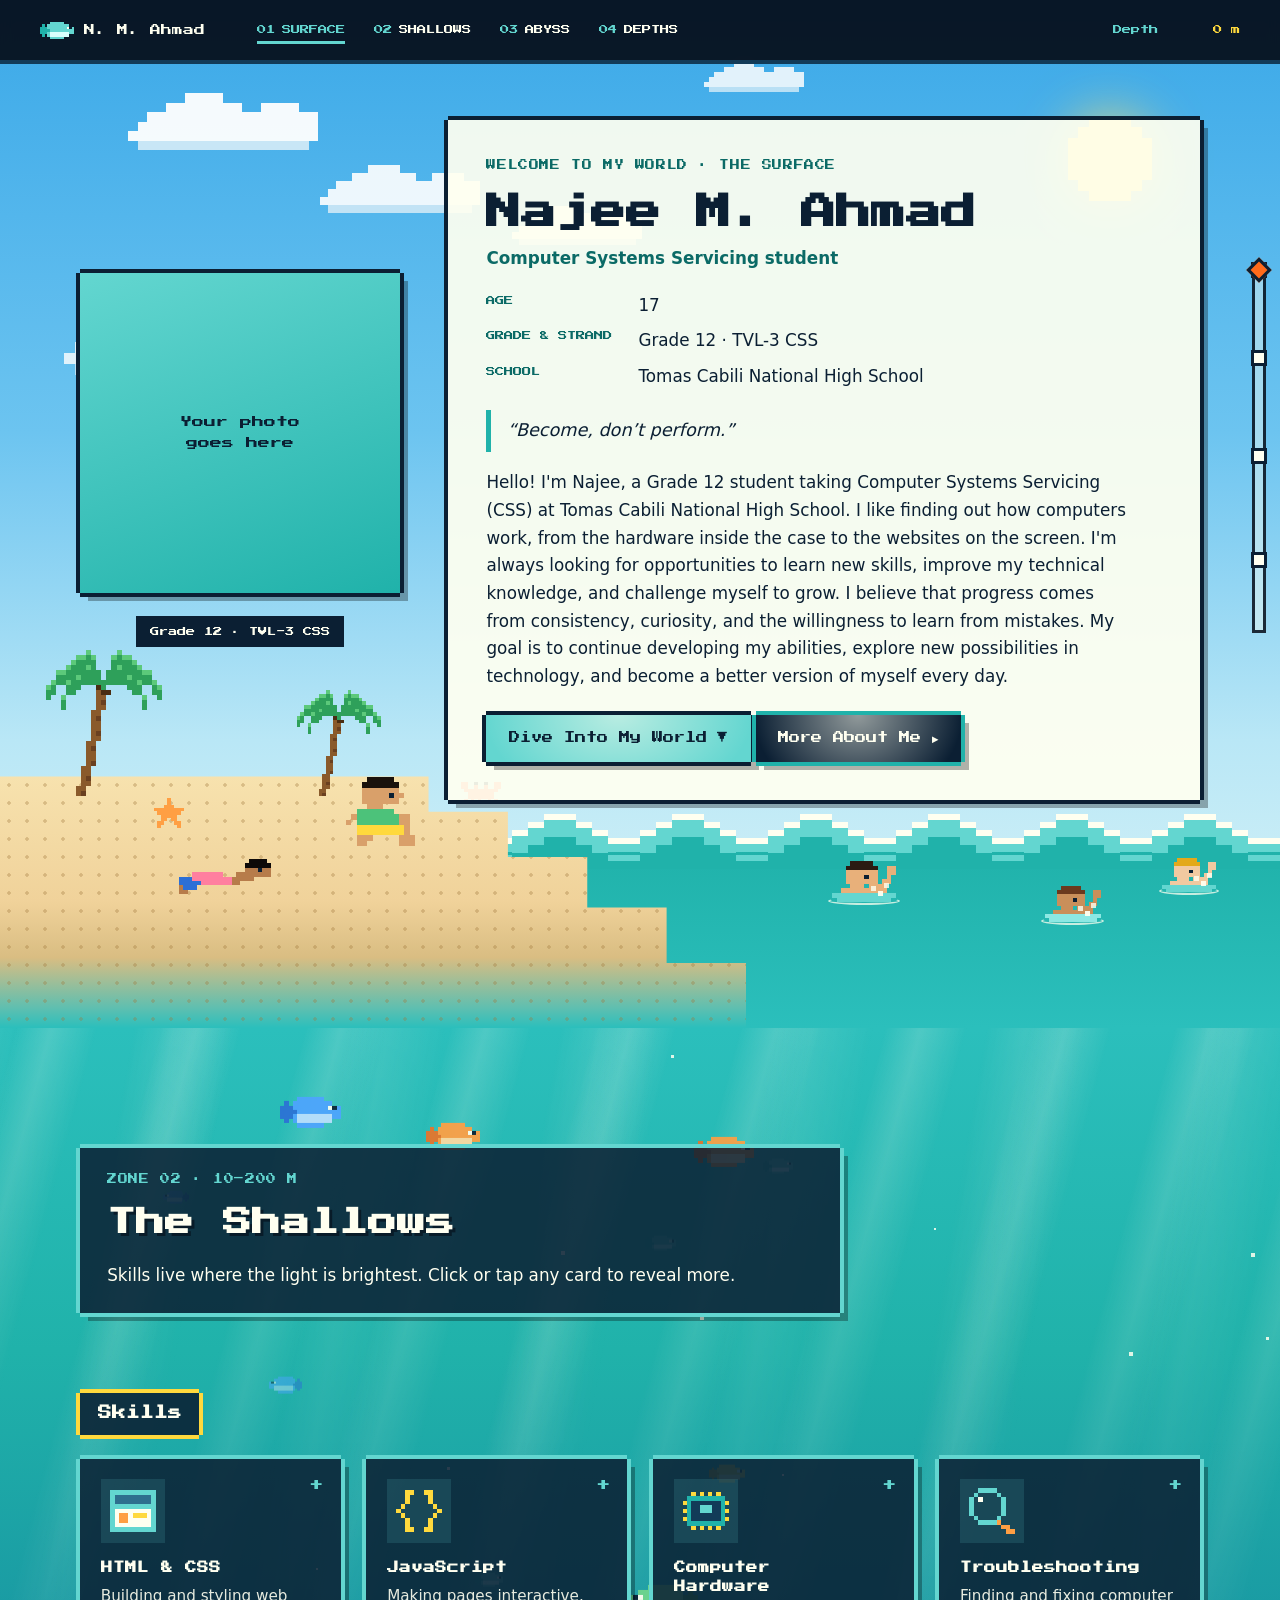
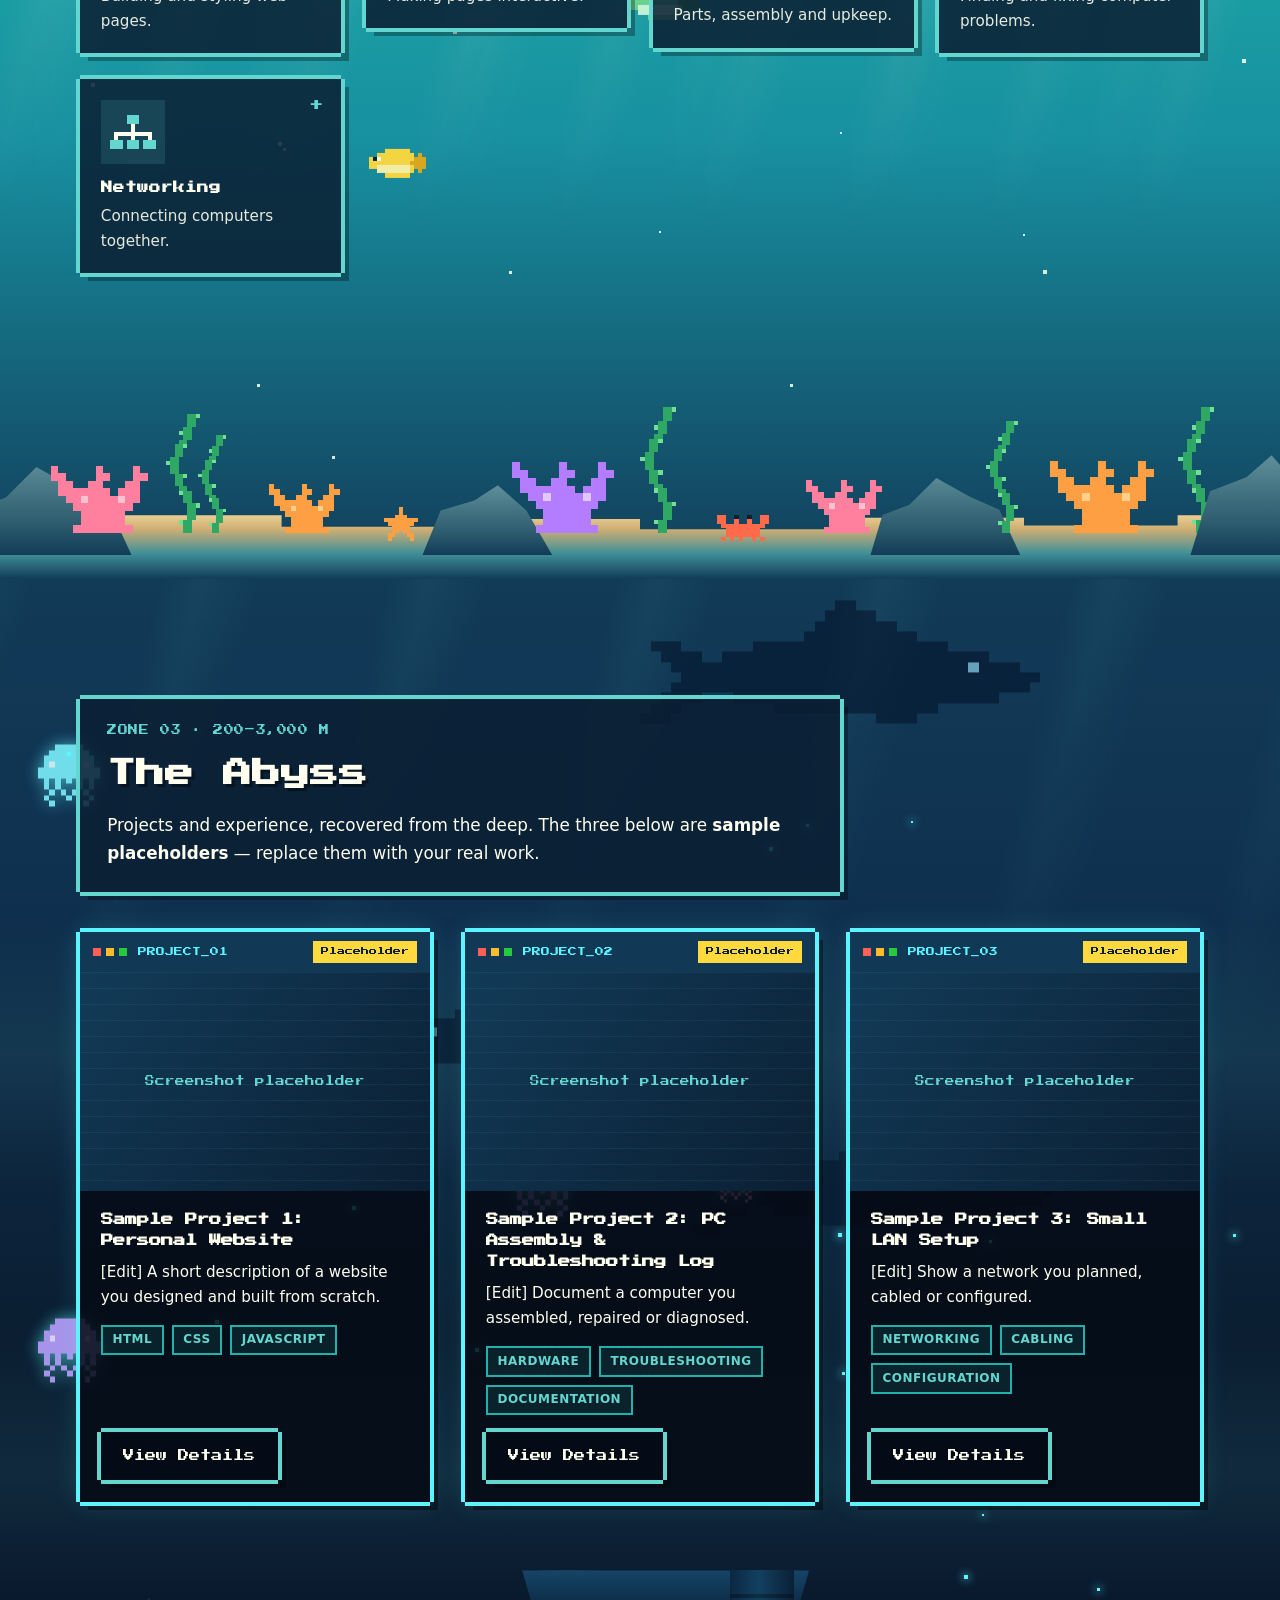
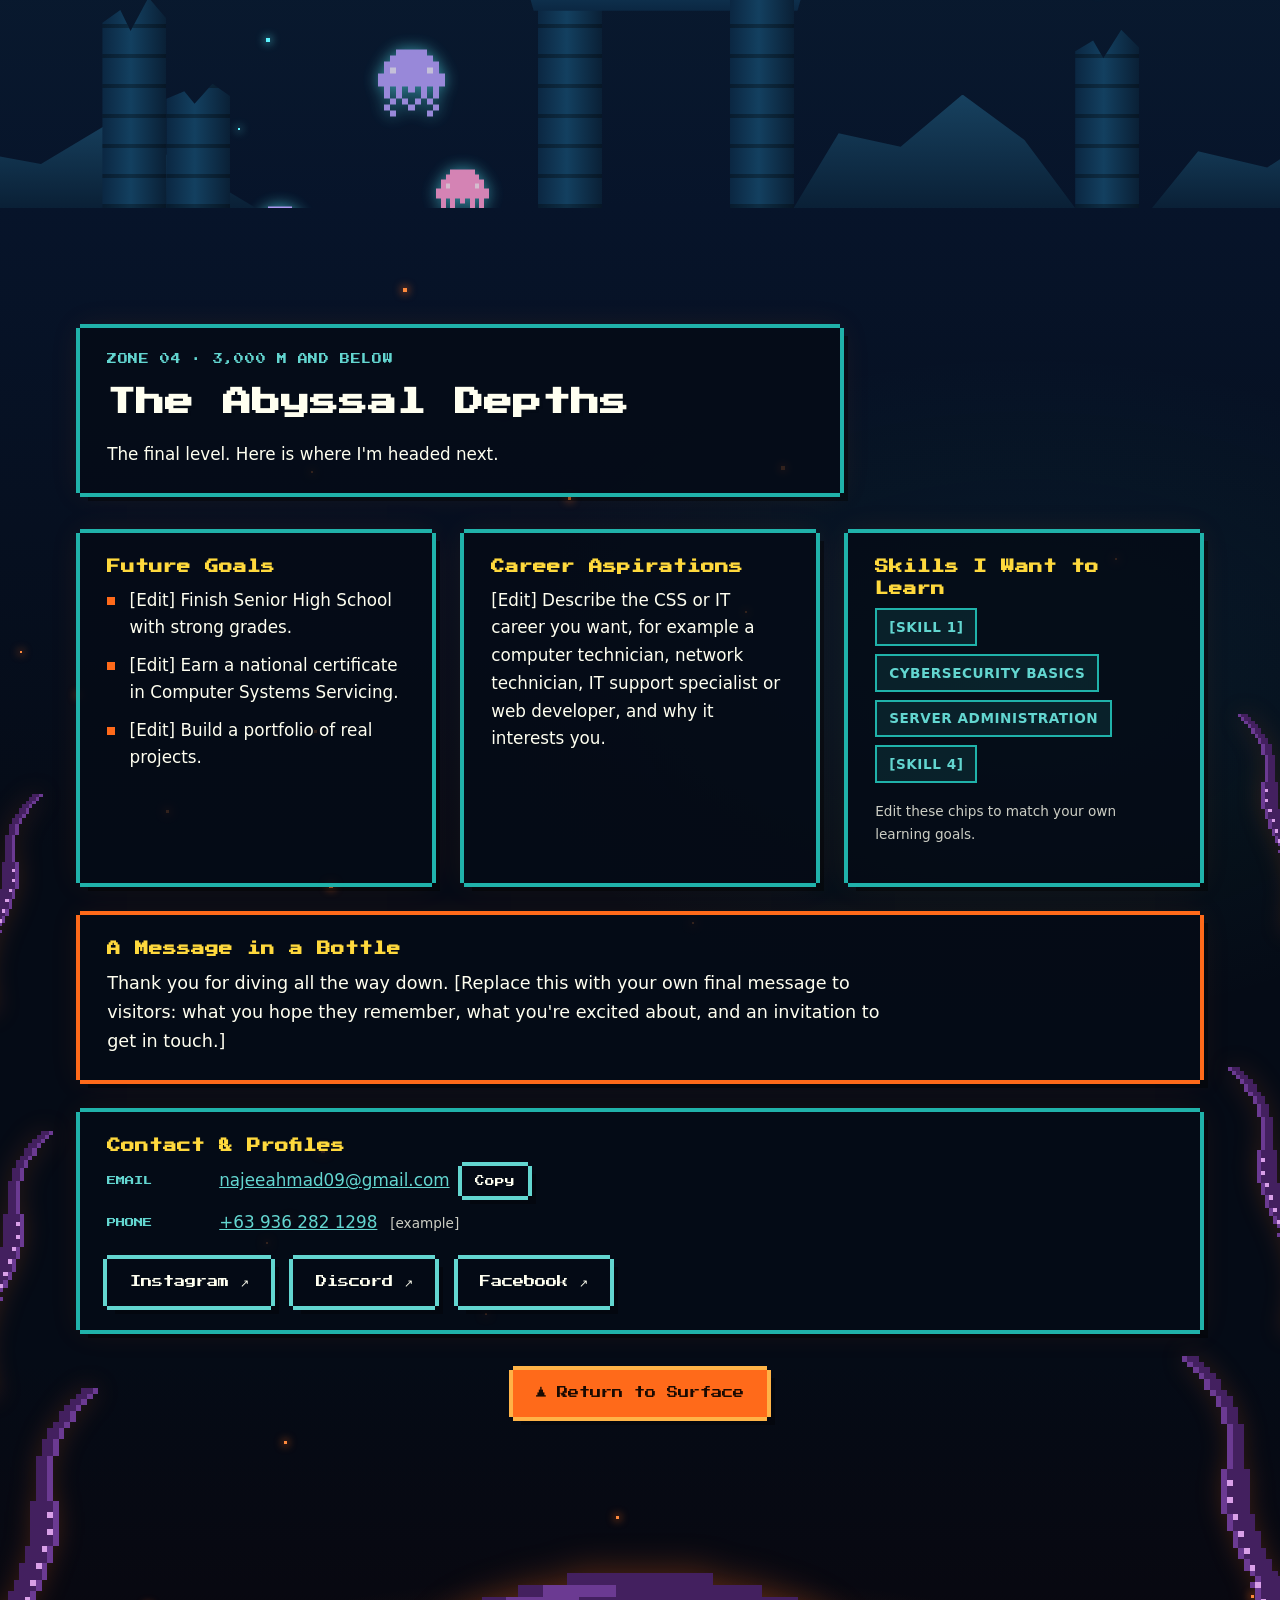
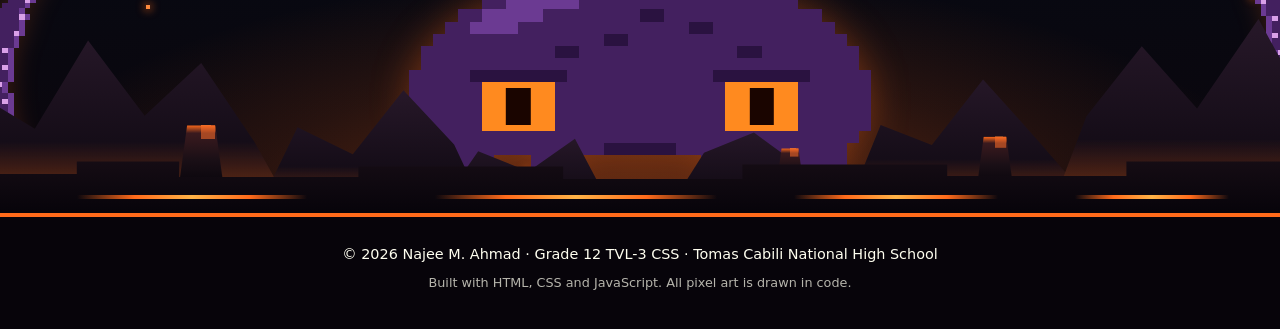
==== commit a52f6c31: "Almost Done" ====
--- a/index.html
+++ b/index.html
@@ -141,14 +141,12 @@
             the websites on the screen. I'm always looking for opportunities to learn new skills, improve my technical knowledge, and challenge myself to grow. I believe that progress comes from consistency, curiosity, and the willingness to learn from mistakes. My goal is to continue developing my abilities, explore new possibilities in technology, and become a better version of myself every day.
           </p>
 
-          <div class="hero-actions">
-            <button type="button" class="btn btn-primary btn-wave" data-scroll-target="shallows">
+          <button type="button" class="btn btn-primary btn-wave" data-scroll-target="shallows">
               Dive Into My World <span class="btn-arrow" aria-hidden="true">&#9660;</span>
             </button>
-            <button type="button" class="btn btn-secondary btn-wave" id="open-about" aria-controls="about-page" aria-expanded="false">
-              More About Me <span class="btn-arrow side" aria-hidden="true">&#9658;</span>
-            </button>
-          </div>
+           <a class="btn btn-secondary btn-wave" href="about.html">
+  More About Me <span class="btn-arrow side" aria-hidden="true">&#9658;</span>
+</a>
         </div>
       </div>
     </section>
@@ -450,20 +448,20 @@
             <div class="contact-row">
               <dt>Email</dt>
               <dd>
-                <a id="email-link" href="mailto:your.email@example.com">your.email@example.com</a>
+                <a id="email-link" href="mailto:najeeahmad09@gmail.com">najeeahmad09@gmail.com</a>
                 <button type="button" id="copy-email" class="btn btn-ghost btn-small">Copy</button>
               </dd>
             </div>
             <div class="contact-row">
               <dt>Phone</dt>
-              <dd><a href="tel:+639000000000">+63 900 000 0000</a> <span class="small-note">[example]</span></dd>
+              <dd><a href="tel:+639362821298">+63 936 282 1298</a> <span class="small-note">[example]</span></dd>
             </div>
           </dl>
           <ul class="social-links">
-            <li><a class="btn btn-ghost" href="https://github.com/your-username" target="_blank" rel="noopener noreferrer">GitHub &#8599;</a></li>
-            <li><a class="btn btn-ghost" href="https://www.linkedin.com/in/your-profile" target="_blank" rel="noopener noreferrer">LinkedIn &#8599;</a></li>
-            <li><a class="btn btn-ghost" href="https://www.facebook.com/your.profile" target="_blank" rel="noopener noreferrer">Facebook &#8599;</a></li>
-          </ul>
+  <li><a class="btn btn-ghost" href="https://www.instagram.com/your.username" target="_blank" rel="noopener noreferrer">Instagram &#8599;</a></li>
+  <li><a class="btn btn-ghost" href="https://discord.com/users/YOUR_USER_ID" target="_blank" rel="noopener noreferrer">Discord &#8599;</a></li>
+  <li><a class="btn btn-ghost" href="https://www.facebook.com/your.profile" target="_blank" rel="noopener noreferrer">Facebook &#8599;</a></li>
+</ul>
         </section>
 
         <div class="return-wrap reveal">
--- a/style.css
+++ b/style.css
@@ -1165,4 +1165,13 @@
 .toast { opacity: 0; visibility: hidden; transition: transform .25s steps(4), opacity .2s, visibility 0s .25s; }
 .toast.show { opacity: 1; visibility: visible; transition: transform .25s steps(4), opacity .2s; }
 .sitter-1 { left: 27%; }
-.sitter-2 { left: 14%; }+.sitter-2 { left: 14%; }
+
+/* Kraken pupils (moved by script.js) */
+.kpupil {
+  position: absolute; top: 55.88%; width: 5%; height: 17.65%;
+  background: #1A0500; pointer-events: none;
+  transition: transform .12s steps(3);
+}
+.kpupil.l { left: 22.5%; }
+.kpupil.r { left: 72.5%; }
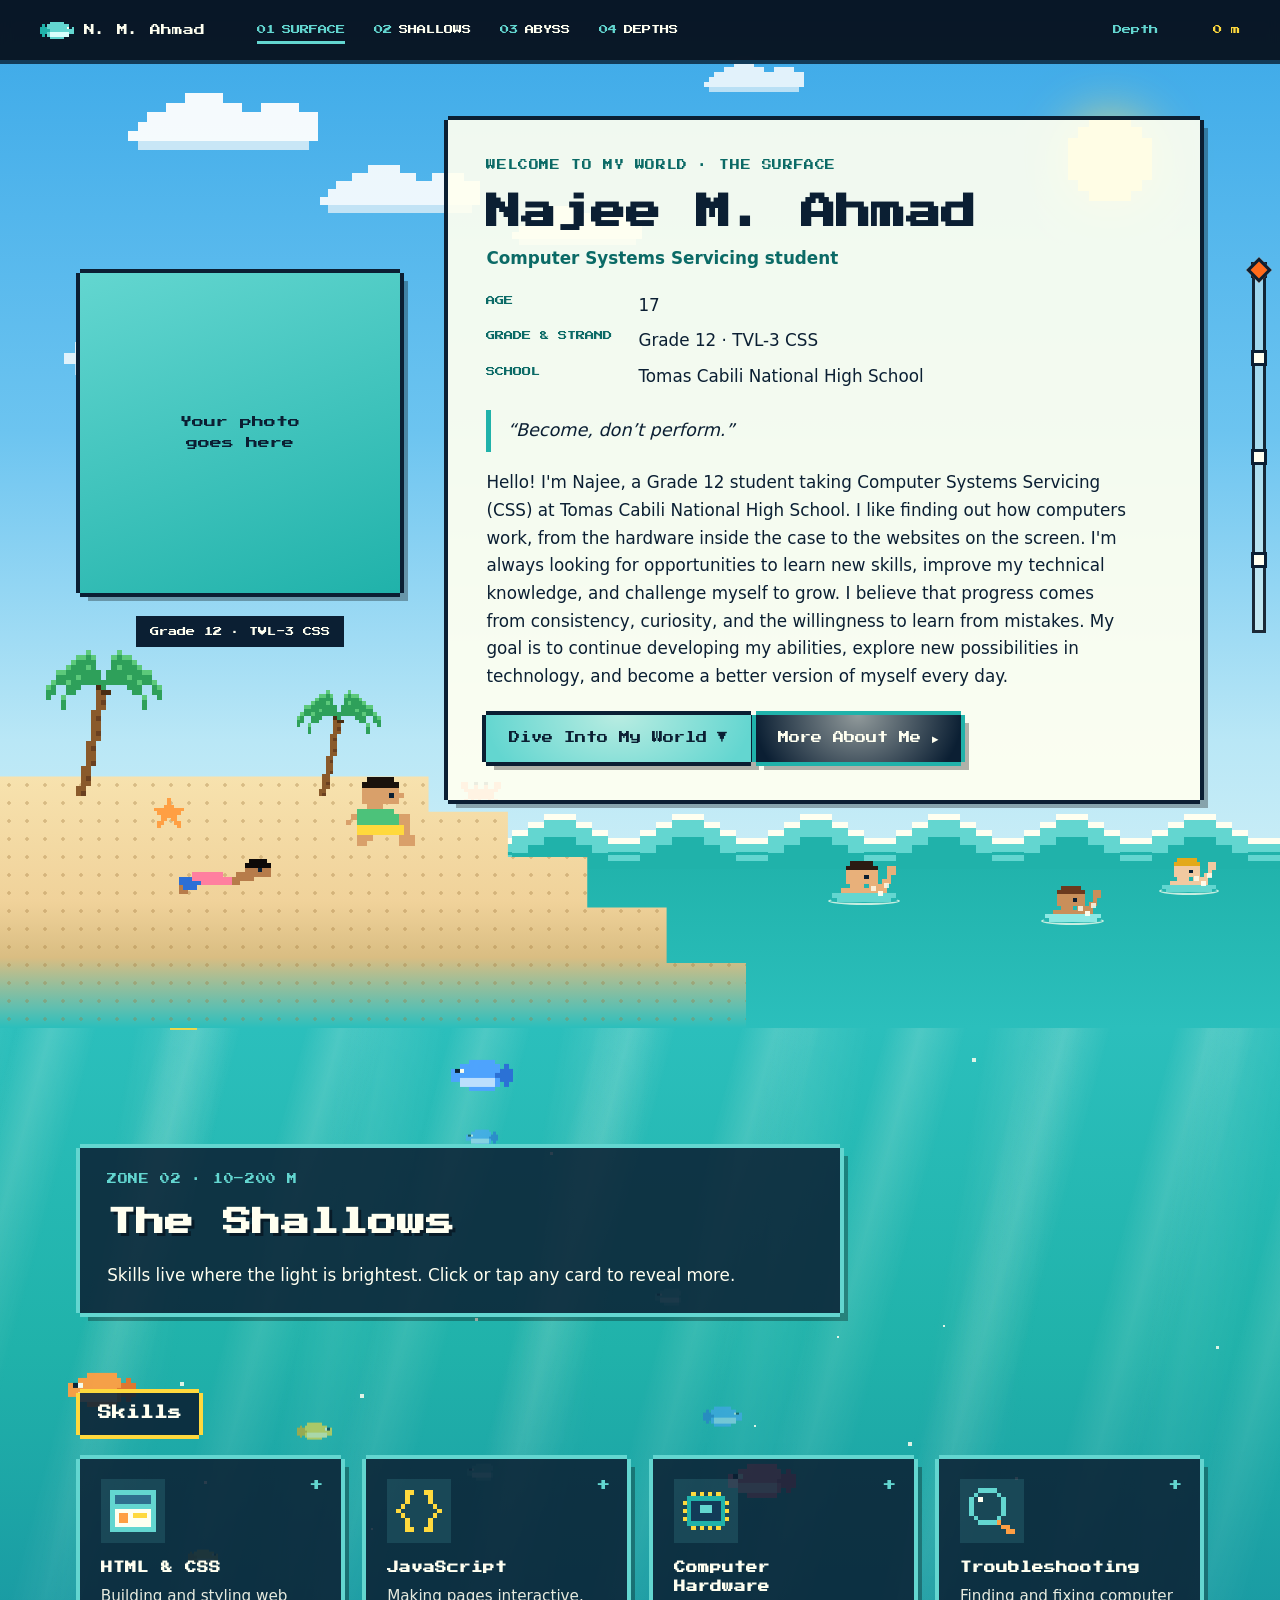
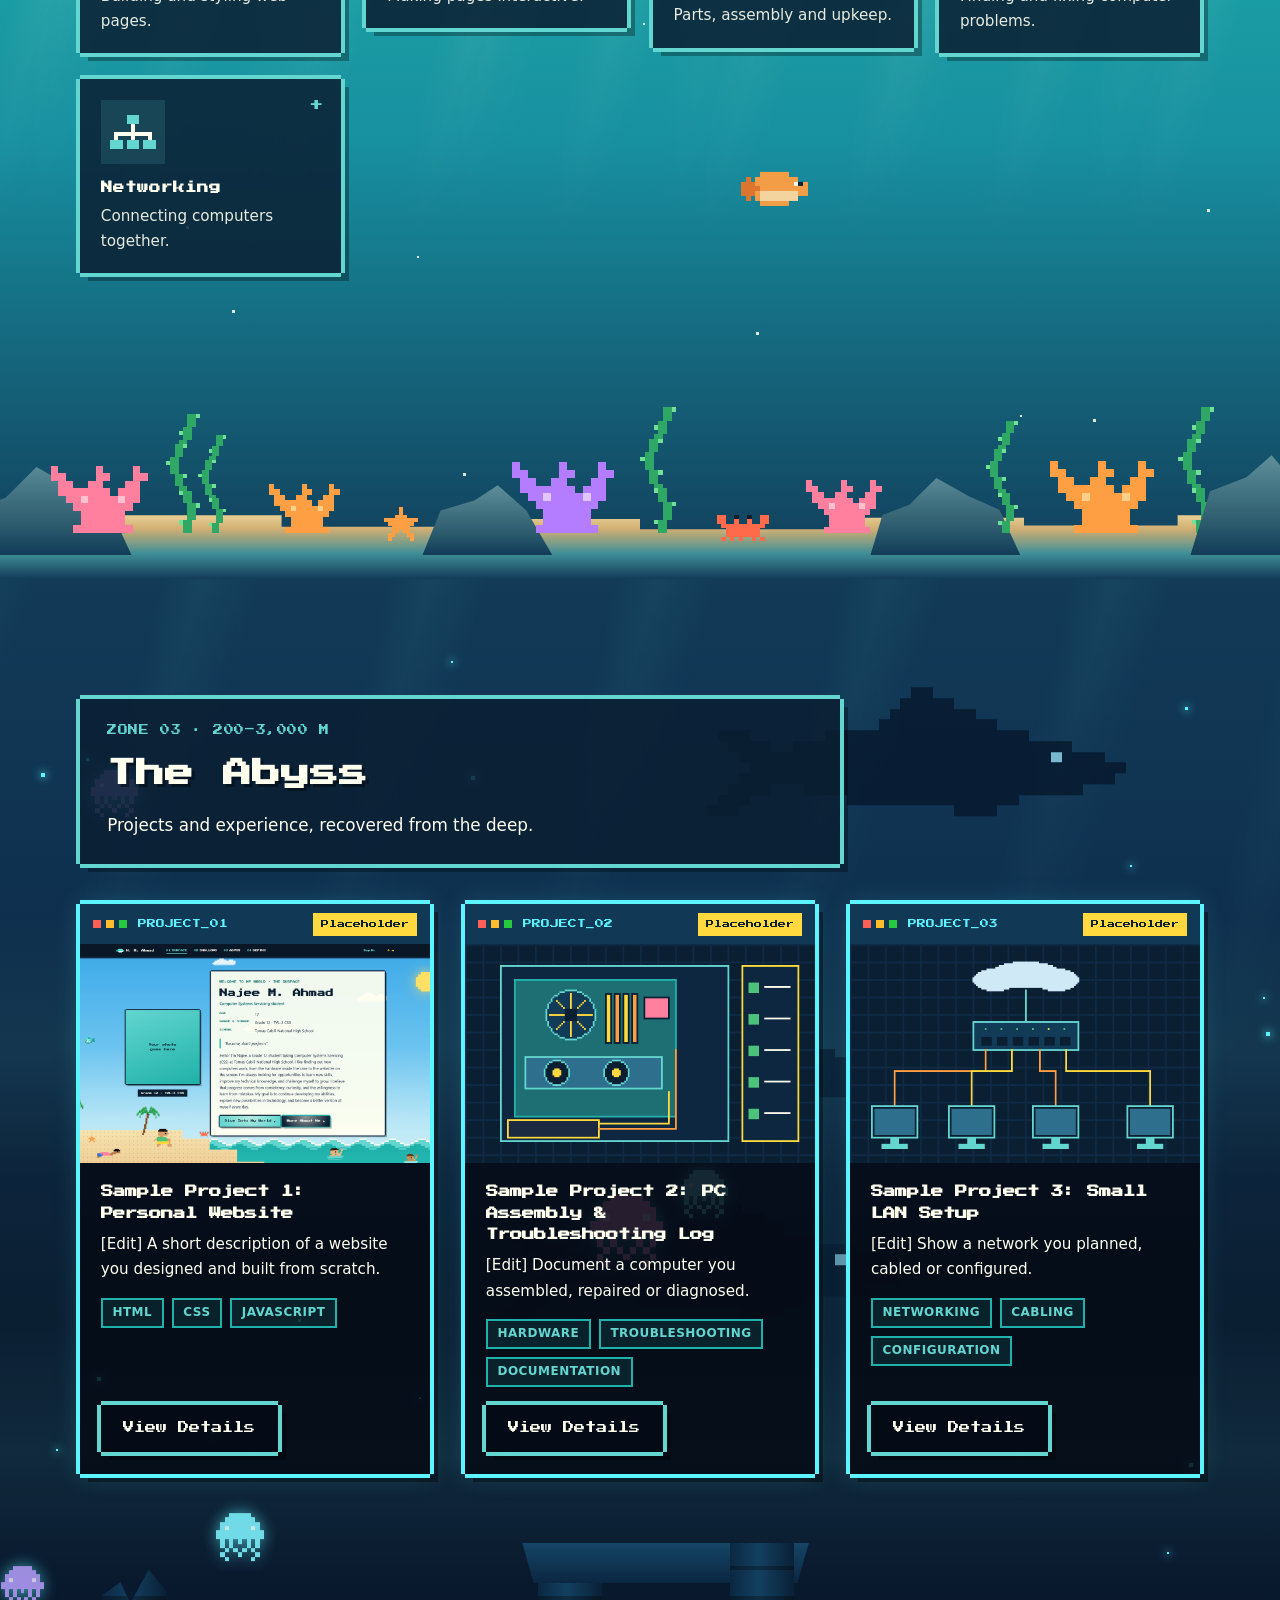
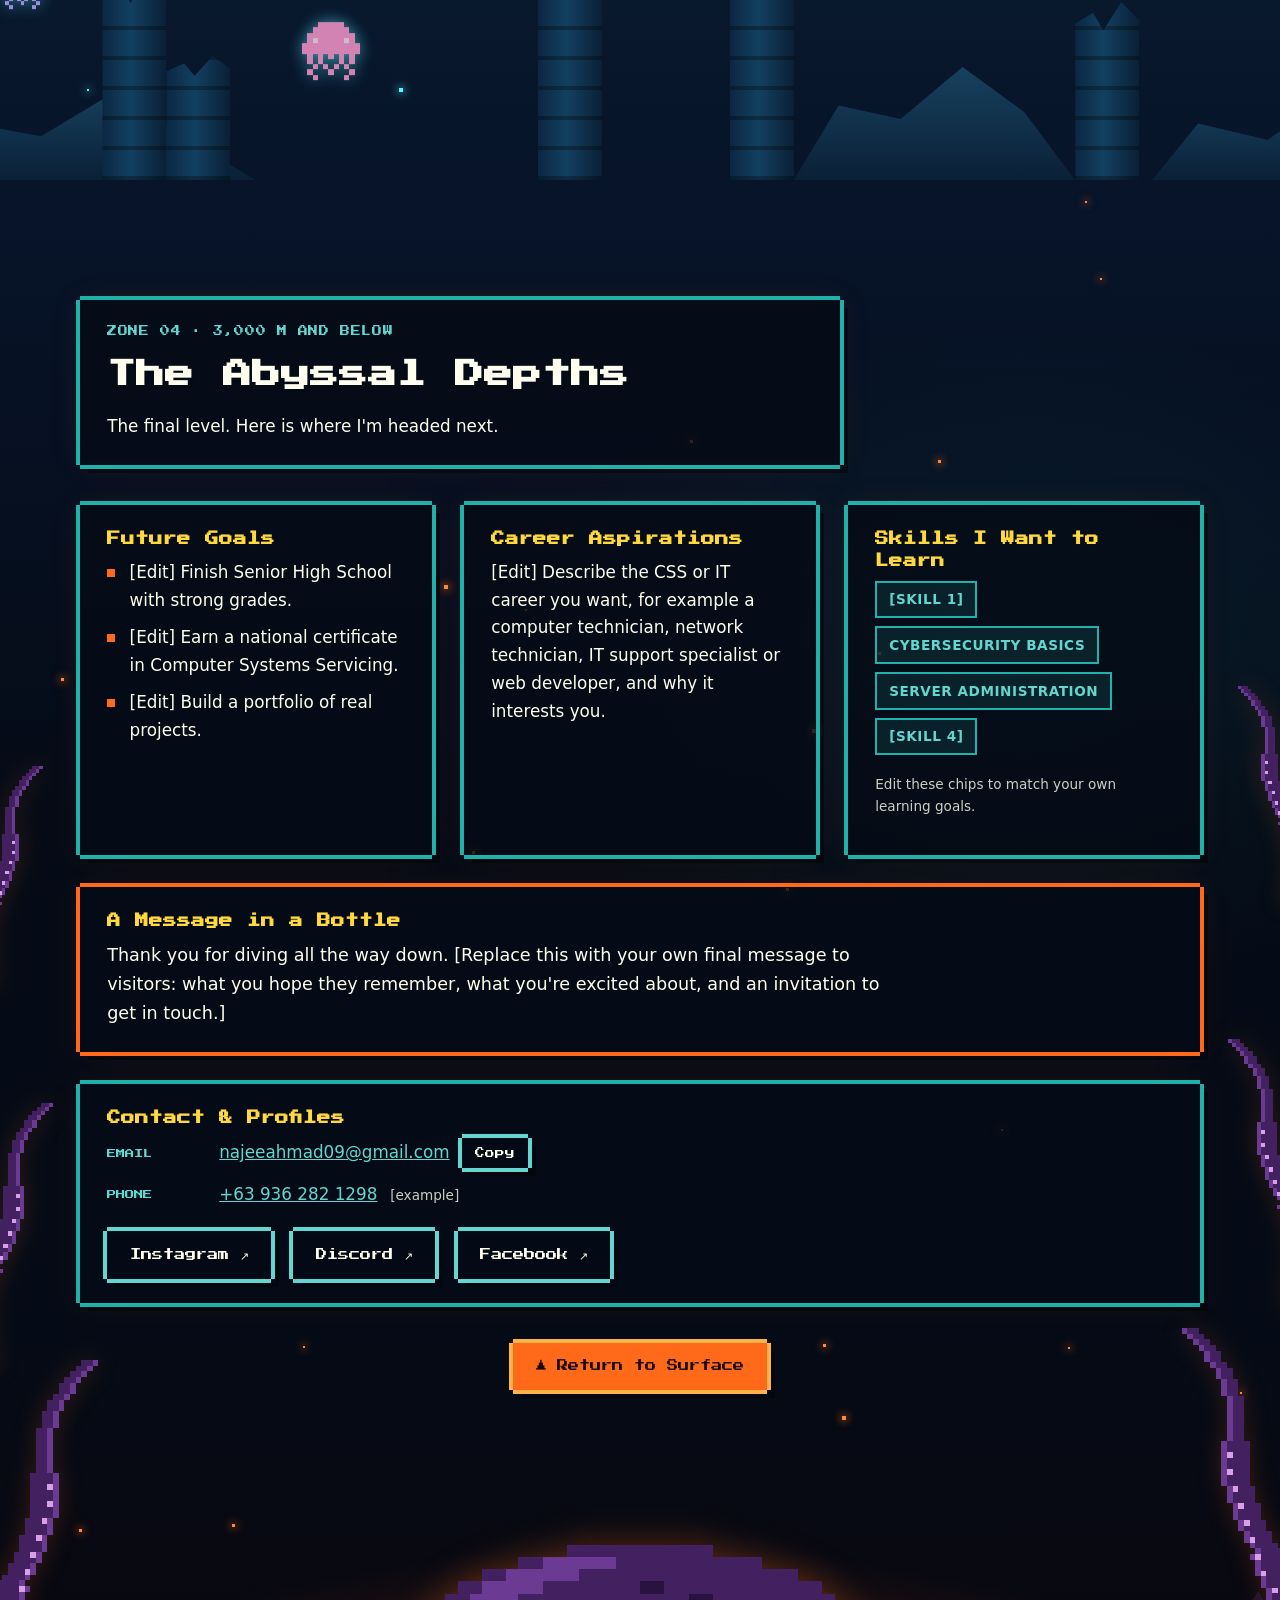
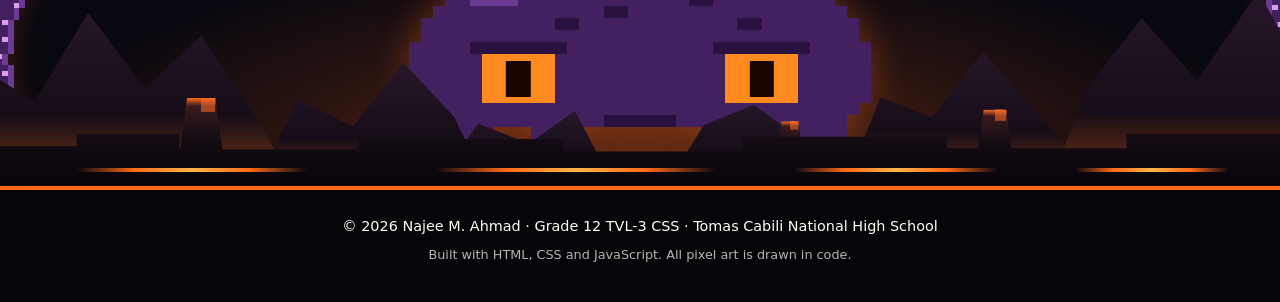
==== commit 22ca4a60: "90% DONE" ====
--- a/index.html
+++ b/index.html
@@ -251,7 +251,7 @@
         <header class="section-head panel reveal">
           <p class="eyebrow">Zone 03 &middot; 200&ndash;3,000 m</p>
           <h2 id="abyss-title" class="zone-title">The Abyss</h2>
-          <p>Projects and experience, recovered from the deep. The three below are <strong>sample placeholders</strong> &mdash; replace them with your real work.</p>
+          <p>Projects and experience, recovered from the deep.</p>
         </header>
 
         <div class="project-grid" data-stagger>
@@ -264,7 +264,7 @@
             </div>
             <div class="shot">
               <span class="shot-fallback" aria-hidden="true">Screenshot placeholder</span>
-              <img src="images/project-1.png" alt="Screenshot of Sample Project 1, a personal portfolio website" width="800" height="500" data-fallback>
+              <img src="assets/project-1.png" alt="Screenshot of Sample Project 1, a personal portfolio website" width="800" height="500" data-fallback>
             </div>
             <div class="project-body">
               <h3>Sample Project 1: Personal Website</h3>
@@ -279,7 +279,7 @@
               <p class="detail-meta">Placeholder &middot; [Month Year] &middot; [Solo / Team]</p>
               <div class="shot">
                 <span class="shot-fallback" aria-hidden="true">Screenshot placeholder</span>
-                <img src="images/project-1.png" alt="Screenshot of Sample Project 1, a personal portfolio website" width="800" height="500" data-fallback>
+                <img src="assets/project-1.png" alt="Screenshot of Sample Project 1, a personal portfolio website" width="800" height="500" data-fallback>
               </div>
               <h4>Overview</h4>
               <p>[Edit] Explain what the project is, who it is for, and why you made it.</p>
@@ -303,7 +303,7 @@
             </div>
             <div class="shot">
               <span class="shot-fallback" aria-hidden="true">Screenshot placeholder</span>
-              <img src="images/project-2.png" alt="Photo of Sample Project 2, a PC assembly and troubleshooting log" width="800" height="500" data-fallback>
+              <img src="assets/project-2.png" alt="Photo of Sample Project 2, a PC assembly and troubleshooting log" width="800" height="500" data-fallback>
             </div>
             <div class="project-body">
               <h3>Sample Project 2: PC Assembly &amp; Troubleshooting Log</h3>
@@ -318,7 +318,7 @@
               <p class="detail-meta">Placeholder &middot; [Month Year] &middot; [Class activity / Personal]</p>
               <div class="shot">
                 <span class="shot-fallback" aria-hidden="true">Photo placeholder</span>
-                <img src="images/project-2.png" alt="Photo of Sample Project 2, a PC assembly and troubleshooting log" width="800" height="500" data-fallback>
+                <img src="assets/project-2.png" alt="Photo of Sample Project 2, a PC assembly and troubleshooting log" width="800" height="500" data-fallback>
               </div>
               <h4>Overview</h4>
               <p>[Edit] Describe the computer, the problem or the build goal.</p>
@@ -341,7 +341,7 @@
             </div>
             <div class="shot">
               <span class="shot-fallback" aria-hidden="true">Screenshot placeholder</span>
-              <img src="images/project-3.png" alt="Diagram of Sample Project 3, a small local area network setup" width="800" height="500" data-fallback>
+              <img src="assets/project-3.png" alt="Diagram of Sample Project 3, a small local area network setup" width="800" height="500" data-fallback>
             </div>
             <div class="project-body">
               <h3>Sample Project 3: Small LAN Setup</h3>
@@ -356,7 +356,7 @@
               <p class="detail-meta">Placeholder &middot; [Month Year] &middot; [Class activity / Personal]</p>
               <div class="shot">
                 <span class="shot-fallback" aria-hidden="true">Diagram placeholder</span>
-                <img src="images/project-3.png" alt="Diagram of Sample Project 3, a small local area network setup" width="800" height="500" data-fallback>
+                <img src="assets/project-3.png" alt="Diagram of Sample Project 3, a small local area network setup" width="800" height="500" data-fallback>
               </div>
               <h4>Overview</h4>
               <p>[Edit] Describe the network: how many computers, what equipment, and what it was for.</p>
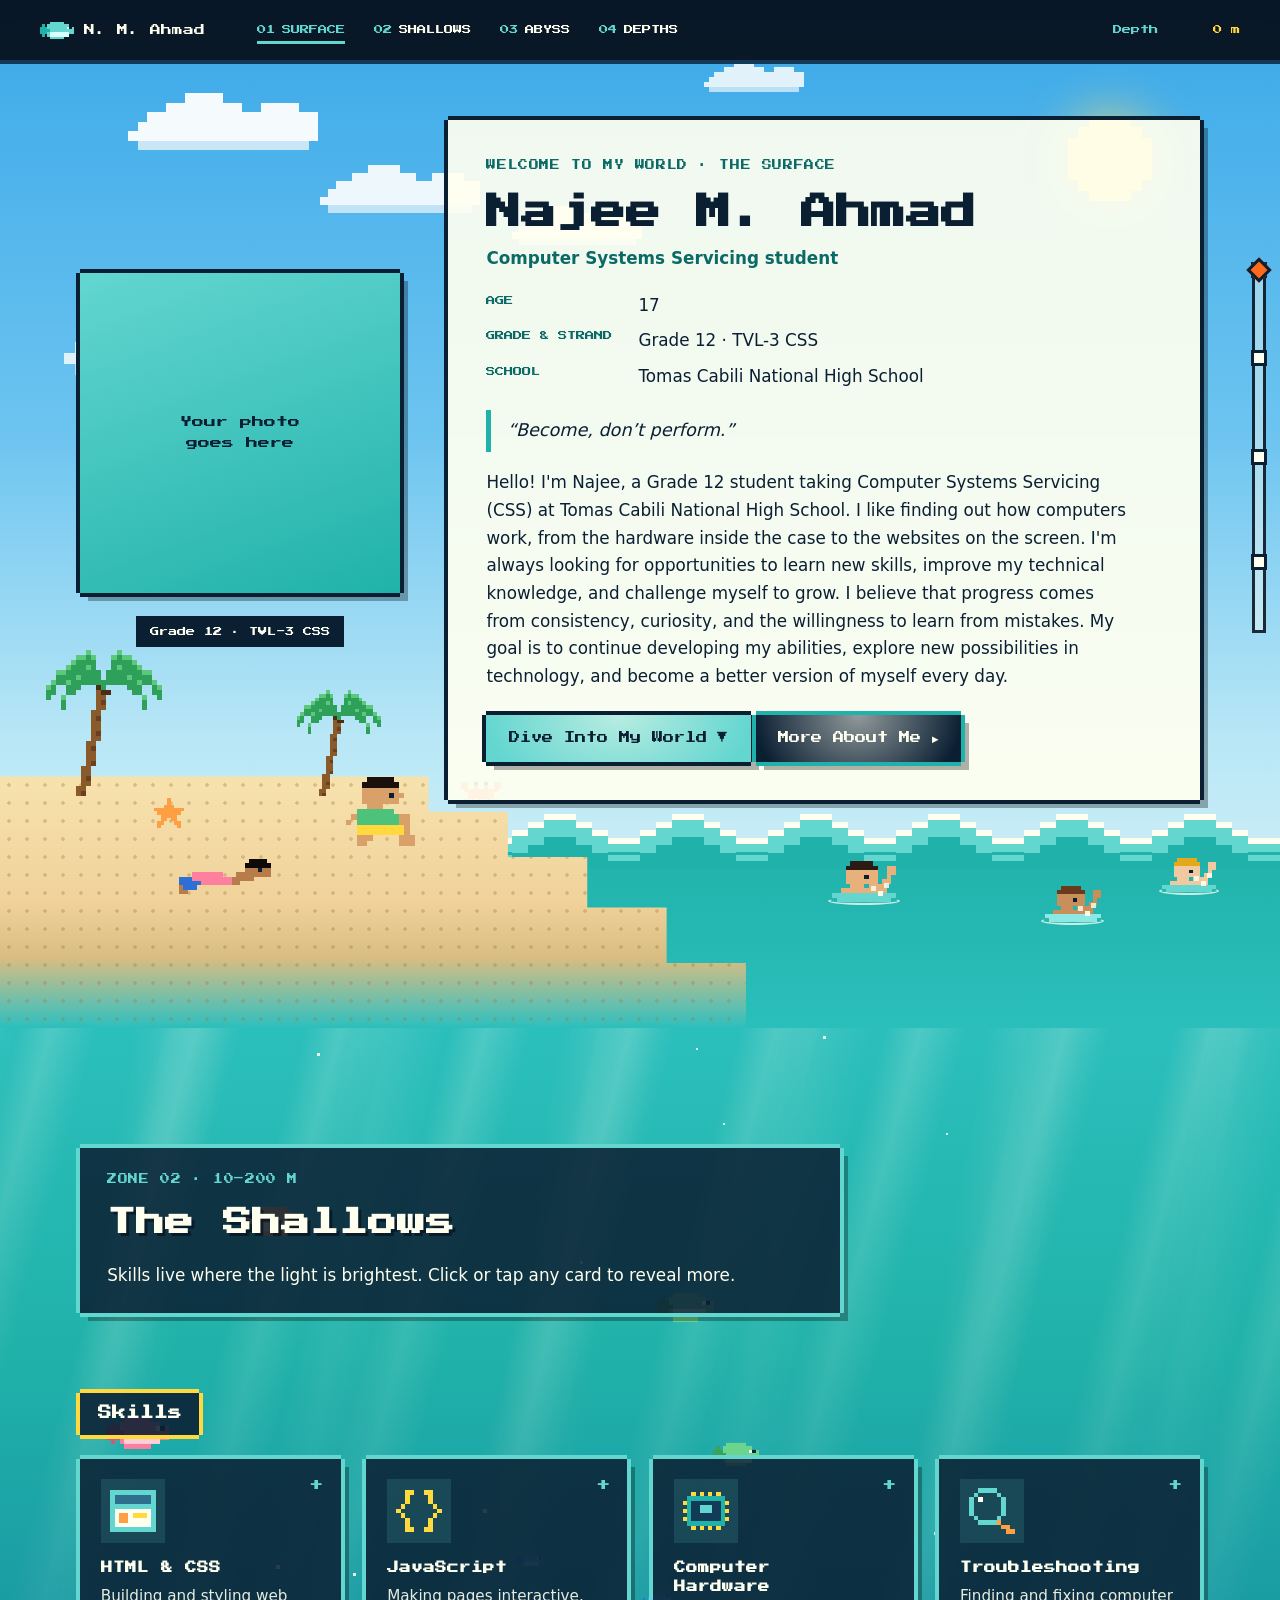
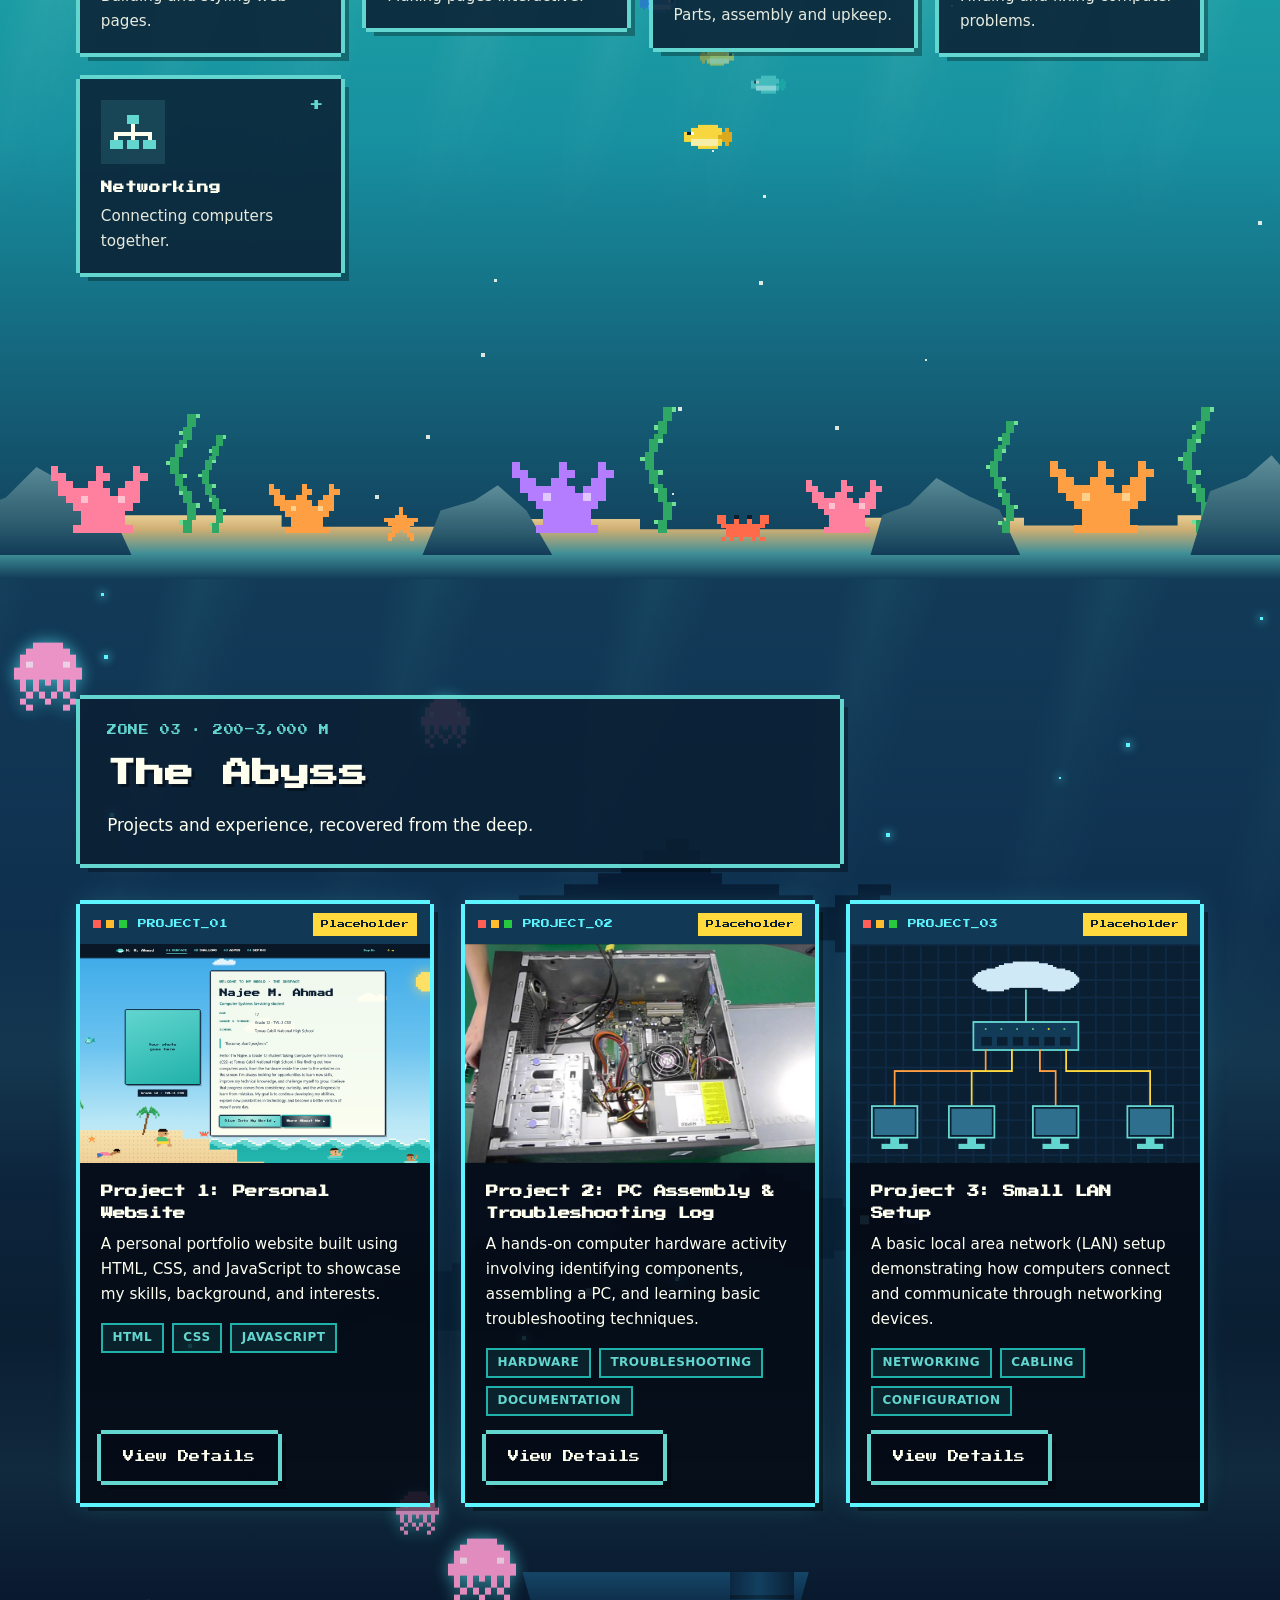
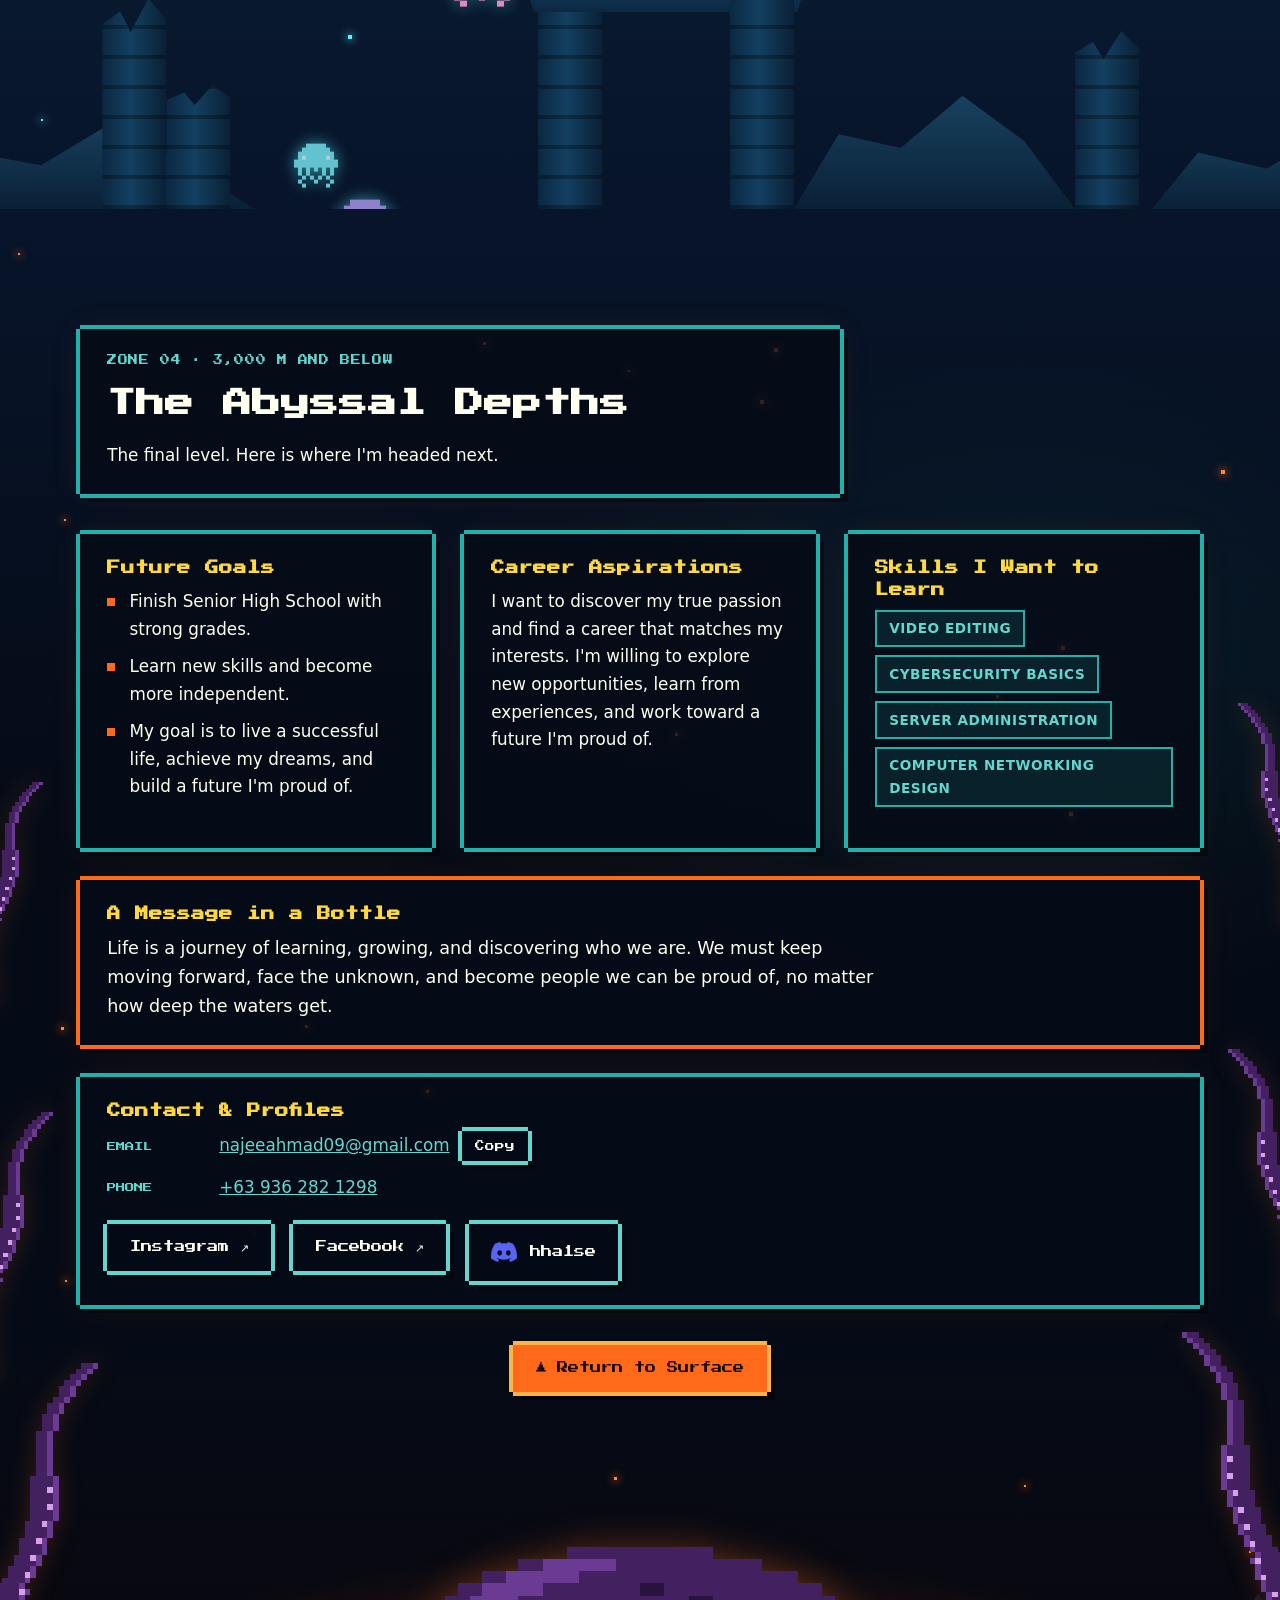
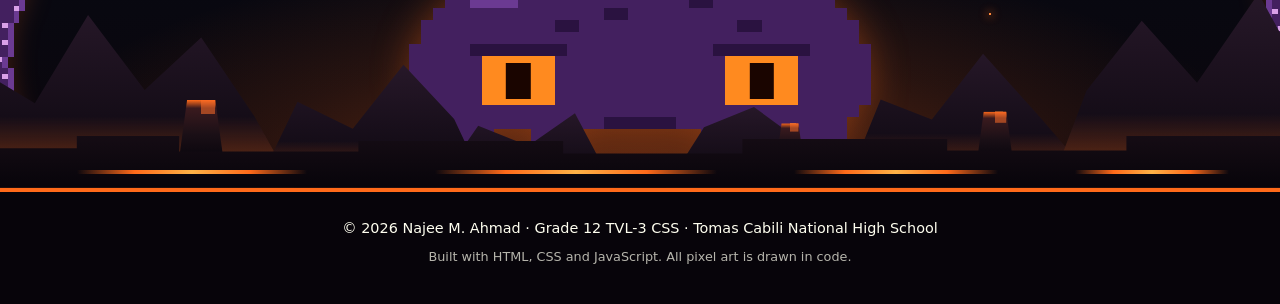
==== commit d6ec198f: "Profile Missing" ====
--- a/index.html
+++ b/index.html
@@ -13,7 +13,7 @@
   <link rel="preconnect" href="https://fonts.gstatic.com" crossorigin>
   <link href="https://fonts.googleapis.com/css2?family=Press+Start+2P&display=swap" rel="stylesheet">
 
-  <link rel="stylesheet" href="style.css">
+  <link rel="stylesheet" href="styles.css">
   <script>document.documentElement.classList.add('js');</script>
 </head>
 
@@ -264,30 +264,30 @@
             </div>
             <div class="shot">
               <span class="shot-fallback" aria-hidden="true">Screenshot placeholder</span>
-              <img src="assets/project-1.png" alt="Screenshot of Sample Project 1, a personal portfolio website" width="800" height="500" data-fallback>
+              <img src="assets/project-1.png" alt="Screenshot of Project 1, a personal portfolio website" width="800" height="500" data-fallback>
             </div>
             <div class="project-body">
-              <h3>Sample Project 1: Personal Website</h3>
-              <p>[Edit] A short description of a website you designed and built from scratch.</p>
+              <h3>Project 1: Personal Website</h3>
+              <p>A personal portfolio website built using HTML, CSS, and JavaScript to showcase my skills, background, and interests.</p>
               <ul class="tags" aria-label="Technologies used">
                 <li>HTML</li><li>CSS</li><li>JavaScript</li>
               </ul>
               <button type="button" class="btn btn-ghost" data-project-open="project-1-details">View Details</button>
             </div>
             <div class="project-details" id="project-1-details" hidden>
-              <h3>Sample Project 1: Personal Website</h3>
+              <h3>Project 1: Personal Website</h3>
               <p class="detail-meta">Placeholder &middot; [Month Year] &middot; [Solo / Team]</p>
               <div class="shot">
                 <span class="shot-fallback" aria-hidden="true">Screenshot placeholder</span>
-                <img src="assets/project-1.png" alt="Screenshot of Sample Project 1, a personal portfolio website" width="800" height="500" data-fallback>
+                <img src="assets/project-1.png" alt="Screenshot of Project 1, a personal portfolio website" width="800" height="500" data-fallback>
               </div>
               <h4>Overview</h4>
-              <p>[Edit] Explain what the project is, who it is for, and why you made it.</p>
+              <p>A Portfolio Website.</p>
               <h4>What I did</h4>
               <ul class="detail-list">
-                <li>[Edit] Planned the layout and chose the colors.</li>
-                <li>[Edit] Wrote the HTML, CSS and JavaScript.</li>
-                <li>[Edit] Tested it on phone and desktop.</li>
+                <li>Planned the layout and chose the colors.</li>
+                <li>Wrote the HTML, CSS and JavaScript with the help of AI.</li>
+                <li>Tested it on phone and desktop.</li>
               </ul>
               <h4>Skills used</h4>
               <ul class="tags"><li>HTML</li><li>CSS</li><li>JavaScript</li></ul>
@@ -303,30 +303,30 @@
             </div>
             <div class="shot">
               <span class="shot-fallback" aria-hidden="true">Screenshot placeholder</span>
-              <img src="assets/project-2.png" alt="Photo of Sample Project 2, a PC assembly and troubleshooting log" width="800" height="500" data-fallback>
+              <img src="assets/pcassembly.jpg" alt="Photo of Project 2, a PC assembly and troubleshooting log" width="800" height="500" data-fallback>
             </div>
             <div class="project-body">
-              <h3>Sample Project 2: PC Assembly &amp; Troubleshooting Log</h3>
-              <p>[Edit] Document a computer you assembled, repaired or diagnosed.</p>
+              <h3>Project 2: PC Assembly &amp; Troubleshooting Log</h3>
+              <p>A hands-on computer hardware activity involving identifying components, assembling a PC, and learning basic troubleshooting techniques.</p>
               <ul class="tags" aria-label="Skills used">
                 <li>Hardware</li><li>Troubleshooting</li><li>Documentation</li>
               </ul>
               <button type="button" class="btn btn-ghost" data-project-open="project-2-details">View Details</button>
             </div>
             <div class="project-details" id="project-2-details" hidden>
-              <h3>Sample Project 2: PC Assembly &amp; Troubleshooting Log</h3>
+              <h3>Project 2: PC Assembly &amp; Troubleshooting Log</h3>
               <p class="detail-meta">Placeholder &middot; [Month Year] &middot; [Class activity / Personal]</p>
               <div class="shot">
                 <span class="shot-fallback" aria-hidden="true">Photo placeholder</span>
-                <img src="assets/project-2.png" alt="Photo of Sample Project 2, a PC assembly and troubleshooting log" width="800" height="500" data-fallback>
+                <img src="assets/pcassembly.jpg" alt="Photo of Project 2, a PC assembly and troubleshooting log" width="800" height="500" data-fallback>
               </div>
               <h4>Overview</h4>
               <p>[Edit] Describe the computer, the problem or the build goal.</p>
               <h4>What I did</h4>
               <ul class="detail-list">
-                <li>[Edit] Identified and installed the components.</li>
-                <li>[Edit] Tested the system and recorded the results.</li>
-                <li>[Edit] Wrote down the problem, the cause and the fix.</li>
+                <li>Identified and installed the components.</li>
+                <li>Tested the system and recorded the results.</li>
+                <li>Wrote down the problem, the cause and the fix.</li>
               </ul>
               <h4>Skills used</h4>
               <ul class="tags"><li>Hardware</li><li>Troubleshooting</li><li>Documentation</li></ul>
@@ -341,30 +341,30 @@
             </div>
             <div class="shot">
               <span class="shot-fallback" aria-hidden="true">Screenshot placeholder</span>
-              <img src="assets/project-3.png" alt="Diagram of Sample Project 3, a small local area network setup" width="800" height="500" data-fallback>
+              <img src="assets/project-3.png" alt="Diagram of Project 3, a small local area network setup" width="800" height="500" data-fallback>
             </div>
             <div class="project-body">
-              <h3>Sample Project 3: Small LAN Setup</h3>
-              <p>[Edit] Show a network you planned, cabled or configured.</p>
+              <h3>Project 3: Small LAN Setup</h3>
+              <p>A basic local area network (LAN) setup demonstrating how computers connect and communicate through networking devices.</p>
               <ul class="tags" aria-label="Skills used">
                 <li>Networking</li><li>Cabling</li><li>Configuration</li>
               </ul>
               <button type="button" class="btn btn-ghost" data-project-open="project-3-details">View Details</button>
             </div>
             <div class="project-details" id="project-3-details" hidden>
-              <h3>Sample Project 3: Small LAN Setup</h3>
+              <h3>Project 3: Small LAN Setup</h3>
               <p class="detail-meta">Placeholder &middot; [Month Year] &middot; [Class activity / Personal]</p>
               <div class="shot">
                 <span class="shot-fallback" aria-hidden="true">Diagram placeholder</span>
                 <img src="assets/project-3.png" alt="Diagram of Sample Project 3, a small local area network setup" width="800" height="500" data-fallback>
               </div>
               <h4>Overview</h4>
-              <p>[Edit] Describe the network: how many computers, what equipment, and what it was for.</p>
+              <p>A Performance Task on our G12 CSS Subject.</p>
               <h4>What I did</h4>
               <ul class="detail-list">
-                <li>[Edit] Prepared and tested the network cables.</li>
-                <li>[Edit] Configured IP addresses and checked connectivity.</li>
-                <li>[Edit] Solved any connection problems.</li>
+                <li>Prepared and tested the network cables.</li>
+                <li>Configured IP addresses and checked connectivity.</li>
+                <li></li>Solved any connection problems.</li>
               </ul>
               <h4>Skills used</h4>
               <ul class="tags"><li>Networking</li><li>Cabling</li><li>Configuration</li></ul>
@@ -411,34 +411,32 @@
           <section class="panel reveal" aria-labelledby="goals-title">
             <h3 id="goals-title" class="panel-title">Future Goals</h3>
             <ul class="bullet-list">
-              <li>[Edit] Finish Senior High School with strong grades.</li>
-              <li>[Edit] Earn a national certificate in Computer Systems Servicing.</li>
-              <li>[Edit] Build a portfolio of real projects.</li>
+              <li>Finish Senior High School with strong grades.</li>
+              <li>Learn new skills and become more independent.</li>
+              <li>My goal is to live a successful life, achieve my dreams, and build a future I'm proud of.</li>
             </ul>
           </section>
 
           <section class="panel reveal" aria-labelledby="career-title">
             <h3 id="career-title" class="panel-title">Career Aspirations</h3>
-            <p>[Edit] Describe the CSS or IT career you want, for example a computer technician, network technician, IT support specialist or web developer, and why it interests you.</p>
+            <p>I want to discover my true passion and find a career that matches my interests. I'm willing to explore new opportunities, learn from experiences, and work toward a future I'm proud of.
           </section>
 
           <section class="panel reveal" aria-labelledby="learn-title">
             <h3 id="learn-title" class="panel-title">Skills I Want to Learn</h3>
             <ul class="tags tags-large">
-              <li>[Skill 1]</li>
+              <li>Video Editing</li>
               <li>Cybersecurity basics</li>
               <li>Server administration</li>
-              <li>[Skill 4]</li>
+              <li>Computer Networking Design</li>
             </ul>
-            <p class="small-note">Edit these chips to match your own learning goals.</p>
           </section>
         </div>
 
         <section class="panel bottle reveal" aria-labelledby="message-title">
           <h3 id="message-title" class="panel-title">A Message in a Bottle</h3>
           <p>
-            Thank you for diving all the way down. [Replace this with your own final message to visitors: what
-            you hope they remember, what you're excited about, and an invitation to get in touch.]
+            Life is a journey of learning, growing, and discovering who we are. We must keep moving forward, face the unknown, and become people we can be proud of, no matter how deep the waters get.
           </p>
         </section>
 
@@ -454,13 +452,19 @@
             </div>
             <div class="contact-row">
               <dt>Phone</dt>
-              <dd><a href="tel:+639362821298">+63 936 282 1298</a> <span class="small-note">[example]</span></dd>
+              <dd><a href="tel:+639362821298">+63 936 282 1298</a> <span class="small-note"></span></dd>
             </div>
           </dl>
           <ul class="social-links">
-  <li><a class="btn btn-ghost" href="https://www.instagram.com/your.username" target="_blank" rel="noopener noreferrer">Instagram &#8599;</a></li>
-  <li><a class="btn btn-ghost" href="https://discord.com/users/YOUR_USER_ID" target="_blank" rel="noopener noreferrer">Discord &#8599;</a></li>
-  <li><a class="btn btn-ghost" href="https://www.facebook.com/your.profile" target="_blank" rel="noopener noreferrer">Facebook &#8599;</a></li>
+  <li><a class="btn btn-ghost" href="https://www.instagram.com/na_jeeeeeeeeeeeeee/" target="_blank" rel="noopener noreferrer">Instagram &#8599;</a></li>
+  <li><a class="btn btn-ghost" href="https://www.facebook.com/profile.php?id=100091168187155" target="_blank" rel="noopener noreferrer">Facebook &#8599;</a></li>
+  <span class="discord-tag">
+    <svg viewBox="0 0 24 24" aria-hidden="true" focusable="false"><path d="M20.317 4.3698a19.7913 19.7913 0 00-4.8851-1.5152.0741.0741 0 00-.0785.0371c-.211.3753-.4447.8648-.6083 1.2495-1.8447-.2762-3.68-.2762-5.4868 0-.1636-.3933-.4058-.8742-.6177-1.2495a.077.077 0 00-.0785-.037 19.7363 19.7363 0 00-4.8852 1.515.0699.0699 0 00-.0321.0277C.5334 9.0458-.319 13.5799.0992 18.0578a.0824.0824 0 00.0312.0561c2.0528 1.5076 4.0413 2.4228 5.9929 3.0294a.0777.0777 0 00.0842-.0276c.4616-.6304.8731-1.2952 1.226-1.9942a.076.076 0 00-.0416-.1057c-.6528-.2476-1.2743-.5495-1.8722-.8923a.077.077 0 01-.0076-.1277c.1258-.0943.2517-.1923.3718-.2914a.0743.0743 0 01.0776-.0105c3.9278 1.7933 8.18 1.7933 12.0614 0a.0739.0739 0 01.0785.0095c.1202.099.246.1981.3728.2924a.077.077 0 01-.0066.1276 12.2986 12.2986 0 01-1.873.8914.0766.0766 0 00-.0407.1067c.3604.698.7719 1.3628 1.225 1.9932a.076.076 0 00.0842.0286c1.961-.6067 3.9495-1.5219 6.0023-3.0294a.077.077 0 00.0313-.0552c.5004-5.177-.8382-9.6739-3.5485-13.6604a.061.061 0 00-.0312-.0286zM8.02 15.3312c-1.1825 0-2.1569-1.0857-2.1569-2.419 0-1.3332.9555-2.4189 2.157-2.4189 1.2108 0 2.1757 1.0952 2.1568 2.419 0 1.3332-.9555 2.4189-2.1569 2.4189zm7.9748 0c-1.1825 0-2.1569-1.0857-2.1569-2.419 0-1.3332.9554-2.4189 2.1569-2.4189 1.2108 0 2.1757 1.0952 2.1568 2.419 0 1.3332-.946 2.4189-2.1568 2.4189Z"/></svg>
+    <span class="sr-only">Discord hha1se</span>
+    <span>hha1se</span>
+
+  </span>
+</a></li>
 </ul>
         </section>
 
--- a/styles.css
+++ b/styles.css
@@ -0,0 +1,1188 @@
+/* ==========================================================================
+   Najee M. Ahmad - Underwater Portfolio  |  style.css
+   --------------------------------------------------------------------------
+   1.  Design tokens
+   2.  Base & utilities
+   3.  Pixel UI pieces (panels, buttons)
+   4.  Navigation, depth gauge, fixed effects
+   5.  Zones (shared)
+   6.  Zone 1 - The Surface
+   7.  Zone 2 - The Shallows
+   8.  Zone 3 - The Abyss
+   9.  Zone 4 - The Abyssal Depths
+   10. Creatures, particles, bubbles
+   11. Cards, projects, modal
+   12. Footer & toast
+   13. Keyframes
+   14. Responsive
+   15. Reduced motion
+   ========================================================================== */
+
+/* ------------------------------ 1. TOKENS ------------------------------- */
+:root {
+  --navy: #0B1F33;
+  --deep: #123B58;
+  --teal: #20B2AA;
+  --turq: #63D6D0;
+  --ivory: #FFFFF0;
+  --abyss: #050B16;
+
+  /* extra scenery colors */
+  --coral: #FF7F9F;
+  --weed: #4CC27A;
+  --bio: #5CF4FF;
+  --lava: #FF6A1A;
+  --gold: #FFD93D;
+
+  --font-pixel: "Press Start 2P", "Courier New", ui-monospace, monospace;
+  --font-body: "Segoe UI", system-ui, -apple-system, Roboto, "Helvetica Neue", Arial, sans-serif;
+
+  --nav-h: 64px;
+  --bc: var(--turq); /* current pixel-border colour */
+
+  /* 64x16 pixel wave tiles (stepped crest) in three colours */
+  --tile-light: url("data:image/svg+xml,%3Csvg xmlns='http://www.w3.org/2000/svg' width='64' height='16' shape-rendering='crispEdges'%3E%3Cpath fill='%2363D6D0' d='M0 8H8V4H16V0H32V4H40V8H48V12H64V16H0Z'/%3E%3C/svg%3E");
+  --tile-ivory: url("data:image/svg+xml,%3Csvg xmlns='http://www.w3.org/2000/svg' width='64' height='16' shape-rendering='crispEdges'%3E%3Cpath fill='%23FFFFF0' d='M0 8H8V4H16V0H32V4H40V8H48V12H64V16H0Z'/%3E%3C/svg%3E");
+  --tile-teal: url("data:image/svg+xml,%3Csvg xmlns='http://www.w3.org/2000/svg' width='64' height='16' shape-rendering='crispEdges'%3E%3Cpath fill='%2320B2AA' d='M0 8H8V4H16V0H32V4H40V8H48V12H64V16H0Z'/%3E%3C/svg%3E");
+}
+
+/* --------------------------- 2. BASE & UTILITIES ------------------------ */
+*, *::before, *::after { box-sizing: border-box; }
+
+html {
+  scroll-behavior: smooth;
+  -webkit-text-size-adjust: 100%;
+}
+
+body {
+  margin: 0;
+  background: var(--abyss);
+  color: var(--ivory);
+  font-family: var(--font-body);
+  font-size: 1.05rem;
+  line-height: 1.65;
+  overflow-x: hidden;
+}
+
+img, svg { max-width: 100%; }
+h1, h2, h3, h4 { margin: 0 0 .6em; line-height: 1.4; }
+p { margin: 0 0 1em; }
+ul { margin: 0; padding: 0; list-style: none; }
+a { color: var(--turq); }
+[hidden] { display: none !important; }
+
+:focus-visible { outline: 3px solid var(--gold); outline-offset: 3px; }
+.hero-panel :focus-visible { outline-color: var(--navy); }
+
+.sr-only {
+  position: absolute; width: 1px; height: 1px; margin: -1px; padding: 0;
+  overflow: hidden; clip: rect(0 0 0 0); white-space: nowrap; border: 0;
+}
+
+.skip-link {
+  position: fixed; left: 1rem; top: -5rem; z-index: 300;
+  background: var(--gold); color: var(--navy);
+  padding: .7rem 1rem; font-weight: 700; text-decoration: none;
+  transition: top .15s;
+}
+.skip-link:focus { top: 1rem; }
+
+[data-sprite] svg { display: block; width: 100%; height: auto; }
+
+/* ------------------------- 3. PIXEL UI PIECES --------------------------- */
+/* Notched "pixel" border made from four box-shadows + a hard drop shadow */
+.panel, .btn, .card, .project-card, .hero-panel, .profile-frame, .modal-inner {
+  box-shadow:
+    0 -4px 0 0 var(--bc),
+    0 4px 0 0 var(--bc),
+    -4px 0 0 0 var(--bc),
+    4px 0 0 0 var(--bc),
+    8px 8px 0 0 rgba(0, 0, 0, .3);
+}
+
+.panel {
+  --bc: var(--turq);
+  background: rgba(11, 31, 51, .86);
+  padding: 1.5rem 1.7rem;
+}
+
+.eyebrow {
+  margin: 0 0 .8rem;
+  font-family: var(--font-pixel);
+  font-size: .62rem;
+  letter-spacing: .06em;
+  line-height: 1.6;
+  text-transform: uppercase;
+  color: var(--turq);
+}
+
+.zone-title {
+  font-family: var(--font-pixel);
+  font-size: clamp(1.15rem, 3vw, 1.8rem);
+  line-height: 1.5;
+  text-shadow: 3px 3px 0 rgba(5, 11, 22, .6);
+}
+
+.panel-title {
+  font-family: var(--font-pixel);
+  font-size: .85rem;
+  line-height: 1.6;
+  color: var(--gold);
+}
+
+.small-note { font-size: .85rem; opacity: .8; }
+
+.btn {
+  --bc: var(--navy);
+  display: inline-flex; align-items: center; gap: .65rem;
+  padding: .95rem 1.4rem;
+  font-family: var(--font-pixel);
+  font-size: .7rem; line-height: 1.5;
+  text-decoration: none;
+  border: 0; cursor: pointer;
+  background: var(--turq); color: var(--navy);
+  transition: transform .12s steps(2), background-color .15s;
+}
+.btn:hover { transform: translateY(-3px); }
+.btn:active { transform: translateY(2px); }
+
+.btn-primary { background: var(--turq); color: var(--navy); --bc: var(--navy); }
+.btn-primary:hover { background: #8CE8E3; }
+
+.btn-ghost { background: rgba(5, 11, 22, .7); color: var(--ivory); --bc: var(--turq); }
+.btn-ghost:hover { background: var(--deep); }
+
+.btn-lava { background: var(--lava); color: #1A0A02; --bc: #FFB347; }
+.btn-lava:hover { background: #FF8A3D; }
+
+.btn-small { padding: .5rem .8rem; font-size: .6rem; }
+
+.btn-arrow { display: inline-block; animation: nudge 1.4s steps(2) infinite; }
+.btn-arrow.up { animation-name: nudgeUp; }
+
+/* ---------------- 4. NAVIGATION, GAUGE, FIXED EFFECTS ------------------- */
+.site-header {
+  position: fixed; inset: 0 0 auto 0; z-index: 100;
+  height: var(--nav-h);
+  background: rgba(5, 11, 22, .92);
+  border-bottom: 4px solid var(--deep);
+  -webkit-backdrop-filter: blur(6px);
+  backdrop-filter: blur(6px);
+}
+
+.nav {
+  height: 100%; max-width: 1240px; margin: 0 auto;
+  padding: 0 1.25rem;
+  display: flex; align-items: center; gap: 1rem;
+}
+
+.brand {
+  display: inline-flex; align-items: center; gap: .6rem;
+  font-family: var(--font-pixel); font-size: .68rem;
+  color: var(--ivory); text-decoration: none;
+}
+.brand-fish { width: 34px; }
+
+.nav-menu { display: flex; gap: .25rem; margin-left: 1.5rem; }
+.nav-menu a {
+  position: relative; display: block;
+  padding: .6rem .8rem;
+  font-family: var(--font-pixel); font-size: .58rem;
+  text-transform: uppercase; text-decoration: none;
+  color: var(--ivory);
+}
+.nav-menu a .n { margin-right: .4rem; color: var(--turq); }
+.nav-menu a::after {
+  content: ""; position: absolute; left: .8rem; right: .8rem; bottom: .2rem;
+  height: 3px; background: var(--turq);
+  transform: scaleX(0); transform-origin: left;
+  transition: transform .2s steps(4);
+}
+.nav-menu a:hover::after, .nav-menu a.is-active::after { transform: scaleX(1); }
+.nav-menu a.is-active { color: var(--turq); }
+
+.depth-readout {
+  margin-left: auto;
+  display: flex; align-items: baseline; gap: .6rem;
+  font-family: var(--font-pixel); font-size: .58rem; color: var(--turq);
+}
+.depth-readout strong { min-width: 8ch; text-align: right; font-weight: 400; color: var(--gold); }
+
+.nav-toggle {
+  display: none;
+  width: 44px; height: 44px; padding: 0;
+  background: transparent; border: 3px solid var(--turq); cursor: pointer;
+  align-items: center; justify-content: center;
+}
+.nav-toggle .bars, .nav-toggle .bars::before, .nav-toggle .bars::after {
+  display: block; width: 20px; height: 3px; background: var(--ivory);
+  transition: transform .2s steps(3), background-color .2s;
+}
+.nav-toggle .bars { position: relative; }
+.nav-toggle .bars::before, .nav-toggle .bars::after { content: ""; position: absolute; left: 0; }
+.nav-toggle .bars::before { top: -7px; }
+.nav-toggle .bars::after { top: 7px; }
+.site-header.is-open .nav-toggle .bars { background: transparent; }
+.site-header.is-open .nav-toggle .bars::before { transform: translateY(7px) rotate(45deg); }
+.site-header.is-open .nav-toggle .bars::after { transform: translateY(-7px) rotate(-45deg); }
+
+.progress { position: absolute; left: 0; right: 0; bottom: -4px; height: 4px; }
+.progress span {
+  display: block; width: 100%; height: 100%;
+  transform: scaleX(0); transform-origin: left;
+  background: linear-gradient(90deg, var(--turq), var(--gold), var(--lava));
+}
+
+/* Depth gauge (right edge) */
+.depth-gauge {
+  position: fixed; right: 10px; top: 50%; z-index: 90;
+  width: 22px; height: min(50vh, 360px);
+  transform: translateY(-50%);
+  display: flex; justify-content: center;
+  pointer-events: none;
+}
+.gauge-track {
+  position: relative; width: 8px; height: 100%;
+  background: rgba(255, 255, 240, .4);
+  box-shadow: 0 0 0 3px rgba(5, 11, 22, .85);
+}
+.gauge-fill { position: absolute; left: 0; top: 0; width: 100%; height: 0; background: var(--gold); }
+.gauge-tick {
+  position: absolute; left: 50%; width: 16px; height: 16px;
+  background: var(--ivory); border: 3px solid var(--navy);
+  transform: translate(-50%, -50%);
+  pointer-events: auto;
+}
+.gauge-tick.is-active { background: var(--turq); }
+.gauge-tick:hover { background: var(--gold); }
+.gauge-marker {
+  position: absolute; left: 50%; top: 0; width: 18px; height: 18px;
+  background: var(--lava); border: 3px solid var(--navy);
+  transform: translate(-50%, -50%) rotate(45deg);
+  pointer-events: none;
+}
+
+/* Fixed effects (opacity controlled by script.js) */
+.bubbles {
+  position: fixed; inset: 0; z-index: 1;
+  overflow: hidden; pointer-events: none; opacity: 0;
+}
+.bubble {
+  position: absolute; bottom: -30px;
+  width: var(--s); height: var(--s);
+  background: rgba(255, 255, 240, .3);
+  clip-path: polygon(30% 0, 70% 0, 70% 15%, 85% 15%, 85% 30%, 100% 30%, 100% 70%, 85% 70%, 85% 85%, 70% 85%, 70% 100%, 30% 100%, 30% 85%, 15% 85%, 15% 70%, 0 70%, 0 30%, 15% 30%, 15% 15%, 30% 15%);
+  animation: rise var(--dur) linear infinite;
+  animation-delay: var(--delay);
+  will-change: transform;
+}
+.bubble::after {
+  content: ""; position: absolute; left: 24%; top: 24%; width: 26%; height: 26%;
+  background: rgba(255, 255, 240, .9);
+}
+
+.vignette {
+  position: fixed; inset: 0; z-index: 2; pointer-events: none; opacity: 0;
+  background: radial-gradient(ellipse at 50% 45%, transparent 38%, rgba(2, 5, 12, .85) 100%);
+}
+
+/* ----------------------------- 5. ZONES (shared) ------------------------ */
+main:focus { outline: none; }
+
+.zone {
+  position: relative;
+  padding: calc(var(--nav-h) + 3.5rem) clamp(1.1rem, 5vw, 3.5rem) 6rem;
+}
+.zone:focus { outline: none; }
+
+.zone-content {
+  position: relative; z-index: 3;
+  width: 100%; max-width: 1120px; margin: 0 auto;
+}
+
+.scene {
+  position: absolute; inset: 0; z-index: 0;
+  overflow: hidden; pointer-events: none;
+}
+.zone.is-offscreen .scene * { animation-play-state: paused !important; }
+
+.section-head { max-width: 760px; margin-bottom: 2.5rem; }
+.section-head p:last-child { margin-bottom: 0; }
+
+.group-title {
+  display: inline-block;
+  margin: 2.5rem 0 1.5rem;
+  padding: .7rem 1.1rem;
+  font-family: var(--font-pixel); font-size: .85rem;
+  background: rgba(11, 31, 51, .88);
+  box-shadow: 0 -4px 0 0 var(--gold), 0 4px 0 0 var(--gold), -4px 0 0 0 var(--gold), 4px 0 0 0 var(--gold);
+}
+
+/* Scroll-reveal (only hidden when JS is running) */
+.js .reveal {
+  opacity: 0; transform: translateY(26px);
+  transition: opacity .6s ease, transform .6s ease;
+  transition-delay: var(--d, 0s);
+}
+.js .reveal.is-visible { opacity: 1; transform: none; }
+
+/* --------------------------- 6. ZONE 1 : SURFACE ------------------------ */
+.zone-surface {
+  --sea-h: clamp(110px, 20vh, 200px);
+  --sand-h: clamp(150px, 28vh, 260px);
+  min-height: 100vh; min-height: 100svh;
+  display: flex; align-items: center;
+  padding-bottom: calc(var(--sea-h) + 3rem);
+  background: linear-gradient(#3AA8E8 0%, #6CC4F0 42%, #B9E7F6 72%, #DFF6F7 100%);
+}
+
+.hero-grid {
+  display: grid;
+  grid-template-columns: minmax(220px, 320px) 1fr;
+  gap: 3rem; align-items: center;
+}
+
+.profile-card { margin: 0; text-align: center; }
+.profile-frame {
+  --bc: var(--navy);
+  position: relative; aspect-ratio: 1; overflow: hidden;
+  background: linear-gradient(160deg, var(--turq), var(--teal));
+}
+.profile-frame img {
+  position: absolute; inset: 0; width: 100%; height: 100%; object-fit: cover;
+}
+.profile-fallback {
+  position: absolute; inset: 0; display: grid; place-items: center;
+  padding: 1rem; text-align: center;
+  font-family: var(--font-pixel); font-size: .75rem; line-height: 1.8;
+  color: var(--navy);
+}
+.is-missing { display: none; }
+.profile-card figcaption {
+  display: inline-block; margin-top: 1.4rem; padding: .5rem .9rem;
+  font-family: var(--font-pixel); font-size: .58rem;
+  background: var(--navy); color: var(--ivory);
+}
+
+.hero-panel {
+  --bc: var(--navy);
+  background: rgba(255, 255, 240, .92);
+  color: var(--navy);
+  padding: clamp(1.4rem, 3vw, 2.4rem);
+}
+.hero-panel .eyebrow { color: #0B6A66; }
+.hero-panel h1 {
+  font-family: var(--font-pixel);
+  font-size: clamp(1.3rem, 3.6vw, 2.2rem);
+  line-height: 1.5; margin-bottom: .3rem;
+}
+.hero-role { margin-bottom: 1.2rem; font-weight: 600; color: #0B6A66; }
+
+.facts { display: grid; gap: .5rem; margin: 0 0 1.2rem; }
+.fact { display: grid; grid-template-columns: 8.5rem 1fr; gap: .2rem 1rem; }
+.fact dt { font-family: var(--font-pixel); font-size: .58rem; line-height: 1.9; color: #0B6A66; text-transform: uppercase; }
+.fact dd { margin: 0; }
+
+.motto {
+  margin: 0 0 1.1rem; padding: .4rem 0 .4rem 1rem;
+  border-left: 5px solid var(--teal);
+  font-style: italic; font-size: 1.1rem;
+}
+.motto p { margin: 0; }
+.intro { max-width: 60ch; margin-bottom: 1.5rem; }
+
+/* Surface scenery */
+.sun-wrap {
+  position: absolute; top: clamp(80px, 13vh, 130px); right: clamp(24px, 10vw, 170px);
+  filter: drop-shadow(0 0 26px rgba(255, 224, 102, .8));
+}
+.sun {
+  width: 84px; height: 84px; background: #FFE066;
+  clip-path: polygon(25% 0, 75% 0, 75% 12%, 88% 12%, 88% 25%, 100% 25%, 100% 75%, 88% 75%, 88% 88%, 75% 88%, 75% 100%, 25% 100%, 25% 88%, 12% 88%, 12% 75%, 0 75%, 0 25%, 12% 25%, 12% 12%, 25% 12%);
+}
+
+.clouds { position: absolute; inset: 0; }
+.cloud {
+  position: absolute; left: var(--x, 0%);
+  animation: cloudDrift var(--dur) linear infinite;
+  animation-delay: var(--delay);
+  will-change: transform;
+}
+
+.sea {
+  position: absolute; left: 0; right: 0; bottom: 0; height: var(--sea-h);
+  background: linear-gradient(#20B2AA, #2BBFBC);
+}
+.wave {
+  position: absolute; left: 0; height: 38px;
+  width: calc(100% + 256px);
+  background-repeat: repeat-x;
+  background-size: 128px 32px;
+  will-change: transform;
+}
+.wave-back {
+  top: -34px;
+  background-image: var(--tile-light), var(--tile-ivory);
+  background-position: 0 6px, 0 0;
+  animation: waveMove 14s linear infinite;
+}
+.wave-front {
+  top: -17px;
+  background-image: var(--tile-teal), var(--tile-light);
+  background-position: 0 6px, 0 0;
+  animation: waveMove 9s linear infinite reverse;
+}
+
+.sand {
+  position: absolute; left: 0; bottom: 0; width: 62%; height: var(--sand-h);
+  background:
+    radial-gradient(rgba(160, 120, 60, .35) 1.5px, transparent 2px) 0 0 / 18px 18px,
+    linear-gradient(#F7E2AE 0, #F0D29A 50%, #D9BD82 72%, #5FBFB0 92%, #2BBFBC 100%);
+  clip-path: polygon(0 0, 54% 0, 54% 14%, 64% 14%, 64% 32%, 74% 32%, 74% 52%, 84% 52%, 84% 74%, 94% 74%, 94% 100%, 0 100%);
+}
+
+.palm { position: absolute; bottom: calc(var(--sand-h) - 20px); transform-origin: 40% 100%; animation: sway 6s ease-in-out infinite alternate; }
+.palm-a { left: 2%; width: clamp(84px, 11vw, 170px); }
+.palm-b { left: 22%; width: clamp(60px, 8vw, 120px); animation-delay: -3s; }
+
+.shore-critter { position: absolute; }
+.crab { left: 36%; bottom: calc(var(--sand-h) - 26px); width: 40px; animation: scuttle 5s ease-in-out infinite alternate; }
+.starfish { left: 12%; bottom: calc(var(--sand-h) - 52px); width: 30px; }
+
+/* -------------------------- 7. ZONE 2 : SHALLOWS ------------------------ */
+.zone-shallows {
+  padding-bottom: clamp(15rem, 34vh, 22rem);
+  background: linear-gradient(180deg, #2BBFBC 0%, #20B2AA 28%, #1790A0 62%, #123B58 100%);
+}
+
+.rays {
+  position: absolute; top: 0; left: -15%; width: 130%; height: 72%;
+  background: repeating-linear-gradient(105deg, rgba(255, 255, 240, 0) 0 60px, rgba(255, 255, 240, .17) 95px, rgba(255, 255, 240, 0) 140px);
+  -webkit-mask-image: linear-gradient(to bottom, #000 0, transparent 100%);
+  mask-image: linear-gradient(to bottom, #000 0, transparent 100%);
+  animation: raySway 14s ease-in-out infinite alternate;
+}
+.rays-b {
+  background: repeating-linear-gradient(100deg, rgba(255, 255, 240, 0) 0 110px, rgba(255, 255, 240, .1) 150px, rgba(255, 255, 240, 0) 210px);
+  animation-duration: 19s; animation-direction: alternate-reverse;
+}
+
+.layer { position: absolute; inset: -12% 0; will-change: transform; }
+.field { position: absolute; inset: 0; }
+
+.reef {
+  position: absolute; left: 0; right: 0; bottom: 0;
+  height: clamp(170px, 28vh, 260px);
+}
+.reef::before {
+  content: ""; position: absolute; left: 0; right: 0; bottom: 0; height: 64px;
+  background: linear-gradient(#E9CF95 0, #CFAE72 22%, #3F8F98 60%, #123B58 100%);
+  clip-path: polygon(0 20%, 8% 20%, 8% 0, 22% 0, 22% 18%, 36% 18%, 36% 6%, 50% 6%, 50% 22%, 66% 22%, 66% 4%, 80% 4%, 80% 16%, 92% 16%, 92% 0, 100% 0, 100% 100%, 0 100%);
+}
+.reef-item { position: absolute; bottom: 38px; }
+.reef-item.low { bottom: 30px; }
+.reef-item.sway { transform-origin: 50% 100%; animation: sway 5s ease-in-out infinite alternate; }
+.reef-item.scuttle { animation: scuttle 6s ease-in-out infinite alternate; }
+.reef-rock {
+  position: absolute; bottom: 24px;
+  background: linear-gradient(#5E8F9A, #2A5A6C 70%, #123B58);
+}
+.reef-rock.a { clip-path: polygon(0 100%, 8% 52%, 26% 40%, 44% 8%, 66% 30%, 86% 46%, 100% 100%); }
+.reef-rock.b { clip-path: polygon(0 100%, 14% 36%, 40% 22%, 58% 0, 80% 36%, 100% 100%); }
+
+/* ---------------------------- 8. ZONE 3 : ABYSS ------------------------- */
+.zone-abyss {
+  padding-bottom: clamp(15rem, 34vh, 22rem);
+  background: linear-gradient(180deg, #123B58 0%, #0F3150 25%, #0B1F33 60%, #07142A 100%);
+}
+.rays-deep {
+  height: 45%; opacity: .5;
+  background: repeating-linear-gradient(105deg, rgba(99, 214, 208, 0) 0 120px, rgba(99, 214, 208, .12) 160px, rgba(99, 214, 208, 0) 220px);
+}
+
+.fog {
+  position: absolute; left: -20%; width: 140%; height: 260px;
+  background: linear-gradient(transparent, rgba(99, 214, 208, .08), transparent);
+  animation: fogDrift 28s ease-in-out infinite alternate;
+}
+.fog-a { top: 28%; }
+.fog-b { top: 62%; animation-duration: 36s; animation-direction: alternate-reverse; }
+
+.ruins { position: absolute; left: 0; right: 0; bottom: 0; height: clamp(180px, 30vh, 300px); }
+.ruins > * { position: absolute; bottom: 0; }
+.pillar {
+  width: clamp(34px, 5vw, 64px);
+  background:
+    repeating-linear-gradient(0deg, rgba(0, 0, 0, .3) 0 4px, transparent 4px 30px),
+    linear-gradient(90deg, #0B2742, #134060 45%, #0A2036);
+  clip-path: polygon(0 12%, 28% 6%, 44% 16%, 72% 0, 100% 10%, 100% 100%, 0 100%);
+}
+.ruins .p1 { left: 8%; height: 78%; }
+.ruins .p2 { left: 13%; height: 46%; }
+.ruins .p3 { left: 84%; height: 66%; }
+.arch {
+  left: 42%; width: clamp(150px, 20vw, 260px); height: 88%;
+  display: flex; justify-content: space-between; align-items: flex-end;
+}
+.arch .pillar { position: relative; height: 100%; clip-path: none; }
+.arch .lintel {
+  position: absolute; left: -6%; right: -6%; top: 0; height: 17%;
+  background: linear-gradient(#154566, #0B2742);
+  clip-path: polygon(0 0, 100% 0, 96% 100%, 4% 100%);
+}
+.ruins .rock { background: linear-gradient(#17415F, #0A2036); }
+.ruins .r1 { left: -4%; width: 24%; height: 34%; clip-path: polygon(0 100%, 10% 40%, 30% 52%, 52% 8%, 72% 44%, 100% 100%); }
+.ruins .r2 { left: 62%; width: 22%; height: 42%; clip-path: polygon(0 100%, 16% 34%, 38% 46%, 60% 0, 82% 40%, 100% 100%); }
+.ruins .r3 { left: 90%; width: 18%; height: 30%; clip-path: polygon(0 100%, 20% 30%, 50% 50%, 74% 6%, 100% 100%); }
+
+/* ------------------------ 9. ZONE 4 : ABYSSAL DEPTHS -------------------- */
+.zone-depths {
+  padding-bottom: clamp(17rem, 44vh, 26rem);
+  background:
+    radial-gradient(ellipse 60% 30% at 80% 30%, rgba(32, 178, 170, .08), transparent 70%),
+    linear-gradient(180deg, #07142A 0%, #050B16 40%, #050B16 72%, #0B060C 100%);
+}
+.zone-depths .panel { --bc: var(--teal); box-shadow:
+    0 -4px 0 0 var(--bc), 0 4px 0 0 var(--bc), -4px 0 0 0 var(--bc), 4px 0 0 0 var(--bc),
+    8px 8px 0 0 rgba(0, 0, 0, .4), 0 0 30px rgba(255, 106, 26, .1);
+  background: rgba(5, 11, 22, .82);
+}
+
+.depth-grid {
+  display: grid; gap: 2rem;
+  grid-template-columns: repeat(auto-fit, minmax(min(100%, 290px), 1fr));
+  margin-bottom: 2rem;
+}
+.bullet-list li { position: relative; padding-left: 1.4rem; margin-bottom: .6rem; }
+.bullet-list li::before {
+  content: ""; position: absolute; left: 0; top: .6em; width: 8px; height: 8px; background: var(--lava);
+}
+
+.bottle { --bc: var(--lava) !important; margin-bottom: 2rem; font-size: 1.1rem; }
+.bottle p { max-width: 70ch; margin-bottom: 0; }
+
+.contact { margin-bottom: 2.5rem; }
+.contact-list { margin: 0 0 1.4rem; display: grid; gap: .8rem; }
+.contact-row { display: grid; grid-template-columns: 6rem 1fr; gap: .3rem 1rem; align-items: center; }
+.contact-row dt { font-family: var(--font-pixel); font-size: .58rem; text-transform: uppercase; color: var(--turq); }
+.contact-row dd { margin: 0; display: flex; flex-wrap: wrap; align-items: center; gap: .8rem; }
+.social-links { display: flex; flex-wrap: wrap; gap: 1.4rem; }
+
+.return-wrap { text-align: center; }
+
+.lava-glow {
+  position: absolute; left: 0; right: 0; bottom: 0; height: clamp(440px, 62vh, 640px);
+  background: radial-gradient(ellipse 70% 60% at 50% 100%, rgba(255, 106, 26, .4), rgba(255, 106, 26, .12) 45%, transparent 72%);
+  animation: lavaPulse 6s ease-in-out infinite alternate;
+}
+
+/* Kraken tentacles, rising from the section edges */
+.tentacle { position: absolute; width: clamp(90px, 15vw, 220px); transform-origin: 100% 100%; animation: tSway 7s ease-in-out infinite alternate; filter: drop-shadow(0 0 12px rgba(255, 106, 26, .2)); }
+.tentacle.is-left { transform-origin: 0 100%; }
+.tentacle.is-left svg { transform: scaleX(-1); }
+.t-r1 { right: -2vw; bottom: 6%; }
+.t-r2 { right: -3vw; bottom: 30%; width: clamp(80px, 11vw, 170px); animation-delay: -2s; }
+.t-r3 { right: -2.5vw; bottom: 55%; width: clamp(70px, 9vw, 140px); animation-delay: -4s; }
+.t-l1 { left: -2vw; bottom: 4%; animation-delay: -1s; }
+.t-l2 { left: -3vw; bottom: 26%; width: clamp(80px, 11vw, 170px); animation-delay: -3s; }
+.t-l3 { left: -2.5vw; bottom: 50%; width: clamp(70px, 9vw, 140px); animation-delay: -5s; }
+
+.floor { position: absolute; left: 0; right: 0; bottom: 0; height: clamp(230px, 36vh, 380px); overflow: hidden; }
+.kraken-head {
+  position: absolute; left: 50%; bottom: 34px;
+  width: clamp(240px, 38vw, 520px);
+  transform: translateX(-50%);
+  animation: krakenBob 7s ease-in-out infinite alternate;
+  filter: drop-shadow(0 0 18px rgba(255, 106, 26, .35));
+}
+.vrock {
+  position: absolute; bottom: 0;
+  background:
+    linear-gradient(to top, rgba(255, 106, 26, .5) 0, transparent 38%),
+    linear-gradient(#271829, #0A060D);
+}
+.vr1 { left: -3%; width: 26%; height: 58%; clip-path: polygon(0 100%, 8% 40%, 22% 55%, 38% 8%, 55% 48%, 72% 20%, 88% 62%, 100% 100%); }
+.vr2 { left: 20%; width: 18%; height: 38%; clip-path: polygon(0 100%, 18% 30%, 42% 52%, 64% 0, 86% 44%, 100% 100%); }
+.vr3 { left: 34%; width: 14%; height: 24%; clip-path: polygon(0 100%, 24% 20%, 52% 46%, 78% 4%, 100% 100%); }
+.vr4 { left: 52%; width: 15%; height: 26%; clip-path: polygon(0 100%, 20% 28%, 46% 4%, 70% 44%, 100% 100%); }
+.vr5 { left: 66%; width: 20%; height: 44%; clip-path: polygon(0 100%, 14% 38%, 34% 52%, 54% 6%, 76% 50%, 100% 100%); }
+.vr6 { left: 82%; width: 24%; height: 60%; clip-path: polygon(0 100%, 12% 50%, 30% 14%, 48% 46%, 68% 0, 86% 52%, 100% 100%); }
+
+.vent { position: absolute; bottom: 30px; width: 44px; height: 58px; }
+.vent-body {
+  position: absolute; inset: 0;
+  background: linear-gradient(#FF6A1A 0, #3A1A1E 14%, #1A0F16 60%, #0A060D);
+  clip-path: polygon(18% 0, 82% 0, 100% 100%, 0 100%);
+}
+.vent::before, .vent::after {
+  content: ""; position: absolute; left: 50%; top: 0; width: 10px; height: 10px;
+  background: rgba(255, 150, 60, .75);
+  animation: ventPuff 4s ease-out infinite;
+}
+.vent::after { width: 14px; height: 14px; animation-delay: -2s; background: rgba(255, 110, 40, .55); }
+.v1 { left: 14%; }
+.v2 { left: 76%; transform: scale(.8); transform-origin: 50% 100%; }
+.v3 { left: 60%; transform: scale(.6); transform-origin: 50% 100%; }
+
+.ground {
+  position: absolute; left: 0; right: 0; bottom: 0; height: 52px;
+  background: linear-gradient(#150C14, #07040A);
+  clip-path: polygon(0 24%, 6% 24%, 6% 0, 14% 0, 14% 30%, 28% 30%, 28% 10%, 44% 10%, 44% 34%, 58% 34%, 58% 6%, 74% 6%, 74% 28%, 88% 28%, 88% 0, 100% 0, 100% 100%, 0 100%);
+}
+.crack {
+  position: absolute; bottom: 14px; height: 4px;
+  background: linear-gradient(90deg, transparent, #FF6A1A, #FFB347, #FF6A1A, transparent);
+  animation: lavaPulse 3s ease-in-out infinite alternate;
+}
+.c1 { left: 6%; width: 18%; }
+.c2 { left: 34%; width: 22%; animation-delay: -1s; }
+.c3 { left: 62%; width: 16%; animation-delay: -2s; }
+.c4 { left: 84%; width: 12%; animation-delay: -.5s; }
+
+/* ------------------- 10. CREATURES, PARTICLES ------------------------- */
+.creature {
+  position: absolute; left: var(--x); width: var(--w);
+  animation: swimR var(--dur) linear infinite;
+  animation-delay: var(--delay);
+  will-change: transform;
+}
+.creature.to-left { animation-name: swimL; }
+.creature.to-left .bob svg { transform: scaleX(-1); }
+.creature-shark { width: min(var(--w), 70vw); }
+.creature-jelly {
+  animation-name: jellyDrift; animation-timing-function: ease-in-out; animation-direction: alternate;
+  filter: drop-shadow(0 0 8px rgba(92, 244, 255, .7));
+}
+.bob { animation: bob var(--bob, 4s) ease-in-out infinite alternate; animation-delay: var(--bob-delay, 0s); }
+.creature-jelly .bob { transform-origin: 50% 0; animation-name: jellyPulse; }
+
+.particles { position: absolute; inset: 0; }
+.particle {
+  position: absolute; width: var(--s); height: var(--s);
+  background: rgba(255, 255, 240, .85);
+  animation: floatUp var(--dur) ease-in-out infinite;
+  animation-delay: var(--delay);
+}
+[data-particles="glow"] .particle { background: var(--bio); box-shadow: 0 0 8px 1px rgba(92, 244, 255, .7); }
+[data-particles="embers"] .particle { background: #FF8A3D; box-shadow: 0 0 8px 1px rgba(255, 106, 26, .8); --rise: -190px; }
+
+/* ----------------------- 11. CARDS, PROJECTS, MODAL --------------------- */
+.card-grid {
+  display: grid; gap: 1.6rem;
+  grid-template-columns: repeat(auto-fill, minmax(min(100%, 250px), 1fr));
+  align-items: start;
+}
+.card {
+  --bc: var(--turq);
+  position: relative;
+  padding: 1.3rem 1.3rem 1.2rem;
+  background: rgba(11, 31, 51, .86);
+  transition: transform .15s steps(3);
+}
+.card:hover { transform: translateY(-4px); --bc: var(--ivory); }
+.card.is-open { --bc: var(--gold); }
+.card::after {
+  content: "+"; position: absolute; top: 1rem; right: 1.1rem;
+  font-family: var(--font-pixel); font-size: .9rem; color: var(--turq);
+}
+.card.is-open::after { content: "\2212"; color: var(--gold); }
+
+.card-icon {
+  display: grid; place-items: center; width: 64px; height: 64px; margin-bottom: .9rem;
+  background: rgba(99, 214, 208, .14);
+}
+.card-icon[data-sprite] svg { width: 46px; height: 46px; }
+
+.card-title { margin: 0 0 .4rem; padding-right: 1.6rem; font-family: var(--font-pixel); font-size: .72rem; line-height: 1.7; }
+.card-toggle {
+  padding: 0; margin: 0; background: none; border: 0; cursor: pointer;
+  font: inherit; color: var(--ivory); text-align: left;
+}
+.card-toggle::after { content: ""; position: absolute; inset: 0; }
+.card-toggle:focus-visible { outline: none; }
+.card:has(.card-toggle:focus-visible) { outline: 3px solid var(--gold); outline-offset: 6px; }
+.card-teaser { margin: 0; font-size: .95rem; opacity: .9; }
+
+.card-more {
+  position: relative; z-index: 1;
+  display: grid; grid-template-rows: 0fr; visibility: hidden;
+  transition: grid-template-rows .3s ease, visibility 0s .3s;
+}
+.card-more-inner { overflow: hidden; min-height: 0; font-size: .95rem; }
+.card-more-inner > p:first-child { margin-top: 1rem; }
+.card.is-open .card-more { grid-template-rows: 1fr; visibility: visible; transition: grid-template-rows .3s ease, visibility 0s; }
+html:not(.js) .card-more { grid-template-rows: 1fr; visibility: visible; }
+
+.meter-row { display: flex; flex-wrap: wrap; align-items: center; gap: .6rem; margin-top: .4rem; }
+.meter-label { font-size: .8rem; opacity: .85; }
+.meter { display: inline-flex; gap: 4px; }
+.meter i { width: 16px; height: 16px; background: rgba(255, 255, 240, .18); }
+.meter i.on { background: var(--gold); }
+
+/* Projects */
+.project-grid {
+  display: grid; gap: 2.2rem;
+  grid-template-columns: repeat(auto-fit, minmax(min(100%, 300px), 1fr));
+}
+.project-card {
+  --bc: var(--bio);
+  display: flex; flex-direction: column;
+  background: rgba(5, 11, 22, .86);
+  box-shadow:
+    0 -4px 0 0 var(--bc), 0 4px 0 0 var(--bc), -4px 0 0 0 var(--bc), 4px 0 0 0 var(--bc),
+    8px 8px 0 0 rgba(0, 0, 0, .4), 0 0 26px rgba(92, 244, 255, .18);
+  transition: transform .15s steps(3);
+}
+.project-card:hover { transform: translateY(-4px); }
+
+.terminal-bar {
+  display: flex; align-items: center; gap: .7rem;
+  padding: .55rem .8rem;
+  background: rgba(18, 59, 88, .95);
+  font-family: var(--font-pixel); font-size: .55rem; color: var(--bio);
+}
+.dots { display: inline-flex; gap: 5px; }
+.dots i { width: 8px; height: 8px; background: #FF5F56; }
+.dots i:nth-child(2) { background: #FFBD2E; }
+.dots i:nth-child(3) { background: #27C93F; }
+.badge { margin-left: auto; padding: .3rem .5rem; background: var(--gold); color: var(--navy); font-size: .5rem; }
+
+.shot {
+  position: relative; aspect-ratio: 16 / 10; overflow: hidden;
+  background:
+    linear-gradient(rgba(99, 214, 208, .08) 1px, transparent 1px) 0 0 / 100% 16px,
+    linear-gradient(135deg, #123B58, #0B1F33);
+}
+.shot img { position: absolute; inset: 0; width: 100%; height: 100%; object-fit: cover; }
+.shot-fallback {
+  position: absolute; inset: 0; display: grid; place-items: center; padding: 1rem; text-align: center;
+  font-family: var(--font-pixel); font-size: .6rem; line-height: 1.8; color: var(--turq);
+}
+
+.project-body { display: flex; flex-direction: column; flex: 1; padding: 1.2rem 1.3rem 1.4rem; }
+.project-body h3 { font-family: var(--font-pixel); font-size: .78rem; line-height: 1.7; color: var(--ivory); }
+.project-body p { font-size: .95rem; }
+.project-body .btn { align-self: flex-start; margin-top: auto; }
+
+.tags { display: flex; flex-wrap: wrap; gap: .5rem; margin: 0 0 1.1rem; }
+.tags li {
+  padding: .2rem .6rem; font-size: .75rem; font-weight: 600; text-transform: uppercase; letter-spacing: .04em;
+  border: 2px solid var(--teal); color: var(--turq); background: rgba(32, 178, 170, .12);
+}
+.tags-large li { font-size: .85rem; padding: .35rem .75rem; }
+
+/* Modal */
+.modal {
+  width: min(760px, 94vw); max-width: none; padding: 10px; border: 0; background: transparent;
+  color: var(--ivory); overflow: visible;
+}
+.modal::backdrop { background: rgba(2, 6, 14, .8); -webkit-backdrop-filter: blur(3px); backdrop-filter: blur(3px); }
+.modal[open] { animation: modalIn .25s ease; }
+.modal-inner {
+  --bc: var(--bio);
+  position: relative; max-height: 86vh; overflow: auto;
+  padding: 2.2rem 1.8rem 1.8rem;
+  background: linear-gradient(#0F3150, #0B1F33);
+}
+.modal-close {
+  position: absolute; top: .7rem; right: .7rem; z-index: 2;
+  width: 44px; height: 44px; padding: 0; cursor: pointer;
+  font: 700 1.8rem/1 var(--font-body);
+  background: var(--lava); color: #1A0A02; border: 3px solid #FFB347;
+}
+.modal-close:hover { background: #FF8A3D; }
+.modal-body h3 { margin: 0 3.2rem .4rem 0; font-family: var(--font-pixel); font-size: 1rem; line-height: 1.6; color: var(--gold); }
+.modal-body h4 { margin: 1.4rem 0 .5rem; font-family: var(--font-pixel); font-size: .7rem; color: var(--turq); }
+.detail-meta { font-size: .85rem; opacity: .8; }
+.detail-list li { position: relative; padding-left: 1.3rem; margin-bottom: .4rem; }
+.detail-list li::before { content: ""; position: absolute; left: 0; top: .6em; width: 8px; height: 8px; background: var(--teal); }
+.modal-body .shot { margin: 1rem 0; }
+body.modal-open { overflow: hidden; }
+
+/* ----------------------------- 12. FOOTER & TOAST ----------------------- */
+.site-footer {
+  position: relative; z-index: 3;
+  padding: 1.6rem 1.25rem 2rem; text-align: center;
+  background: #07040A; border-top: 4px solid var(--lava);
+  font-size: .9rem;
+}
+.site-footer p { margin: 0 0 .3rem; }
+.footer-note { opacity: .7; font-size: .8rem; }
+
+.toast {
+  position: fixed; left: 50%; bottom: 1.5rem; z-index: 250;
+  padding: .8rem 1.2rem; max-width: 90vw;
+  background: var(--gold); color: var(--navy); font-weight: 700; font-size: .9rem;
+  transform: translate(-50%, 140%); transition: transform .25s steps(4);
+  box-shadow: 0 0 0 3px var(--navy);
+}
+.toast.show { transform: translate(-50%, 0); }
+
+/* ------------------------------ 13. KEYFRAMES --------------------------- */
+@keyframes waveMove { from { transform: translateX(0); } to { transform: translateX(-128px); } }
+@keyframes cloudDrift { from { transform: translateX(-135vw); } to { transform: translateX(135vw); } }
+@keyframes sway { from { transform: rotate(-2.5deg); } to { transform: rotate(2.5deg); } }
+@keyframes scuttle { from { transform: translateX(-26px); } to { transform: translateX(26px); } }
+@keyframes nudge { 0%, 100% { transform: translateY(0); } 50% { transform: translateY(4px); } }
+@keyframes nudgeUp { 0%, 100% { transform: translateY(0); } 50% { transform: translateY(-4px); } }
+@keyframes swimR { from { transform: translateX(-135vw); } to { transform: translateX(135vw); } }
+@keyframes swimL { from { transform: translateX(135vw); } to { transform: translateX(-135vw); } }
+@keyframes bob { from { transform: translateY(-6px); } to { transform: translateY(6px); } }
+@keyframes jellyDrift { from { transform: translate(-34px, -70px); } to { transform: translate(34px, 70px); } }
+@keyframes jellyPulse { from { transform: translateY(-8px) scale(1, 1); } to { transform: translateY(8px) scale(1.07, .92); } }
+@keyframes rise { from { transform: translate3d(0, 0, 0); } to { transform: translate3d(var(--sway, 0px), -118vh, 0); } }
+@keyframes floatUp {
+  0% { transform: translate(0, 0); opacity: 0; }
+  20% { opacity: .9; }
+  80% { opacity: .6; }
+  100% { transform: translate(var(--dx, 0px), var(--rise, -70px)); opacity: 0; }
+}
+@keyframes raySway { from { transform: translateX(-3%); opacity: .7; } to { transform: translateX(3%); opacity: 1; } }
+@keyframes fogDrift { from { transform: translateX(-6%); } to { transform: translateX(6%); } }
+@keyframes tSway { from { transform: rotate(-2.5deg); } to { transform: rotate(2.5deg); } }
+@keyframes krakenBob { from { transform: translate(-50%, 0); } to { transform: translate(-50%, -10px); } }
+@keyframes lavaPulse { from { opacity: .65; } to { opacity: 1; } }
+@keyframes ventPuff {
+  0% { transform: translate(-50%, 0) scale(.6); opacity: .9; }
+  100% { transform: translate(-20%, -120px) scale(1.8); opacity: 0; }
+}
+@keyframes modalIn { from { opacity: 0; transform: translateY(16px); } to { opacity: 1; transform: none; } }
+
+/* ------------------------------ 14. RESPONSIVE -------------------------- */
+@media (max-width: 860px) {
+  .nav-toggle { display: inline-flex; }
+  .depth-label { display: none; }
+  .depth-gauge { display: none; }
+
+  .nav-menu {
+    position: absolute; top: 100%; left: 0; right: 0;
+    flex-direction: column; gap: 0; margin: 0;
+    padding: .5rem 1rem 1rem;
+    background: rgba(5, 11, 22, .98);
+    border-bottom: 4px solid var(--deep);
+    opacity: 0; visibility: hidden; transform: translateY(-8px);
+    transition: opacity .2s, transform .2s, visibility 0s .2s;
+  }
+  .site-header.is-open .nav-menu { opacity: 1; visibility: visible; transform: none; transition: opacity .2s, transform .2s; }
+  .nav-menu a { padding: 1rem .5rem; font-size: .7rem; }
+  .nav-menu a::after { left: .5rem; right: auto; width: 2.5rem; }
+
+  .hero-grid { grid-template-columns: 1fr; gap: 2.2rem; justify-items: center; }
+  .profile-card { width: min(240px, 60vw); }
+  .hero-panel { width: 100%; }
+
+  .fact { grid-template-columns: 1fr; }
+  .contact-row { grid-template-columns: 1fr; }
+  .tentacle { opacity: .55; }
+  .sun { width: 60px; height: 60px; }
+}
+
+@media (max-width: 560px) {
+  body { font-size: 1rem; }
+  .zone { padding-top: calc(var(--nav-h) + 2.2rem); }
+  .brand-text { font-size: .6rem; }
+  .panel { padding: 1.2rem; }
+  .modal-inner { padding: 2.6rem 1.1rem 1.2rem; }
+  .btn { padding: .85rem 1rem; }
+  .palm-b { display: none; }
+}
+
+html:not(.js) .nav-toggle { display: none !important; }
+html:not(.js) .nav-menu { position: static; opacity: 1; visibility: visible; transform: none; flex-direction: row; flex-wrap: wrap; }
+
+/* ---------------------------- 15. REDUCED MOTION ------------------------ */
+@media (prefers-reduced-motion: reduce) {
+  html { scroll-behavior: auto; }
+  *, *::before, *::after { animation: none !important; transition: none !important; }
+  .bubbles { display: none; }
+  .js .reveal { opacity: 1; transform: none; }
+  .particle { opacity: .6; }
+  .card-more { transition: none; }
+}
+
+/* ==========================================================================
+   UPDATE 2 : hero buttons, skill bars, fish cursor, boys, About page
+   ========================================================================== */
+
+/* ---- Hero buttons ---- */
+.hero-actions { display: flex; flex-wrap: wrap; gap: 1rem; }
+.btn-wave { position: relative; overflow: hidden; isolation: isolate; }
+.btn-wave::before {
+  content: ""; position: absolute; inset: auto -10% -120% -10%; height: 220%; z-index: -1;
+  background: radial-gradient(ellipse at 50% 0, rgba(255, 255, 240, .55), transparent 60%);
+  transition: transform .45s ease;
+}
+.btn-wave:hover::before { transform: translateY(-62%); }
+.btn-secondary { background: var(--navy); color: var(--ivory); --bc: var(--teal); }
+.btn-secondary:hover { background: var(--deep); }
+.btn-arrow.side { animation-name: nudgeSide; }
+@keyframes nudgeSide { 0%, 100% { transform: translateX(0); } 50% { transform: translateX(4px); } }
+@media (max-width: 560px) {
+  .hero-actions { flex-direction: column; }
+  .hero-actions .btn { width: 100%; justify-content: center; }
+}
+
+/* ---- Skills (Shallows) ---- */
+.skills-note { max-width: 62ch; font-size: .9rem; opacity: .85; }
+.skills-note code { padding: 0 .3rem; background: rgba(5, 11, 22, .6); color: var(--turq); }
+.skill-list {
+  display: grid; gap: 1.5rem;
+  grid-template-columns: repeat(auto-fit, minmax(min(100%, 420px), 1fr));
+}
+.skill {
+  --bc: var(--teal);
+  display: flex; gap: 1.1rem; align-items: flex-start;
+  padding: 1.2rem 1.3rem;
+  background: linear-gradient(135deg, rgba(5, 11, 22, .9), rgba(18, 59, 88, .82));
+  border-radius: 6px;
+  box-shadow: 0 0 0 3px var(--bc), 8px 8px 0 0 rgba(0, 0, 0, .3), 0 0 22px rgba(32, 178, 170, .14);
+}
+.skill-icon { flex: none; width: 56px; height: 56px; display: grid; place-items: center; background: rgba(99, 214, 208, .12); border-radius: 4px; }
+.skill-icon svg { width: 40px; height: 40px; }
+.skill-main { flex: 1; min-width: 0; }
+.skill-head { display: flex; justify-content: space-between; align-items: baseline; gap: 1rem; margin-bottom: .6rem; }
+.skill-name { margin: 0; font-family: var(--font-pixel); font-size: .7rem; line-height: 1.6; }
+.skill-pct { font-family: var(--font-pixel); font-size: .68rem; color: var(--gold); }
+.skill-bar {
+  position: relative; height: 16px; overflow: hidden; border-radius: 8px;
+  background: rgba(255, 255, 240, .1);
+  box-shadow: inset 0 2px 4px rgba(0, 0, 0, .5);
+}
+.skill-fill {
+  display: block; height: 100%; width: 0; border-radius: 8px;
+  background: linear-gradient(90deg, #138a84, var(--teal) 55%, var(--turq));
+  box-shadow: 0 0 10px rgba(99, 214, 208, .55);
+  transition: width 1.4s cubic-bezier(.2, .8, .2, 1);
+  position: relative; overflow: hidden;
+}
+.skill-fill::after {
+  content: ""; position: absolute; inset: 0;
+  background: linear-gradient(100deg, transparent 30%, rgba(255, 255, 240, .45) 50%, transparent 70%);
+  transform: translateX(-100%); animation: barShine 3.6s ease-in-out infinite 1.6s;
+}
+@keyframes barShine { 0% { transform: translateX(-100%); } 60%, 100% { transform: translateX(100%); } }
+.skill-desc { margin: .7rem 0 0; font-size: .9rem; opacity: .9; }
+html:not(.js) .skill-fill { width: 60%; }
+
+/* ---- Fish cursor (desktop / fine pointers only) ---- */
+.fish-cursor { display: none; }
+@media (hover: hover) and (pointer: fine) {
+  html.has-fish, html.has-fish * { cursor: none !important; }
+  .fish-cursor {
+    display: block; position: fixed; left: 0; top: 0; z-index: 9999;
+    width: 46px; height: 28px; margin: -14px 0 0 -23px;
+    pointer-events: none; opacity: 0; transition: opacity .25s;
+    will-change: transform;
+  }
+  .fish-cursor.is-on { opacity: 1; }
+  .fish-flip { position: absolute; inset: 0; transition: transform .22s ease; }
+  .fish-cursor.face-left .fish-flip { transform: scaleX(-1); }
+  .fish-bob { position: absolute; inset: 0; animation: fishBob 1.6s ease-in-out infinite alternate; filter: drop-shadow(0 0 5px rgba(99, 214, 208, .55)); }
+  .fish-body {
+    position: absolute; left: 12px; top: 2px; width: 32px; height: 24px;
+    background: radial-gradient(ellipse at 62% 30%, #A8FFF8 0, var(--turq) 38%, var(--teal) 100%);
+    border-radius: 60% 48% 48% 60% / 55% 50% 50% 55%;
+    box-shadow: inset 0 -5px 0 rgba(8, 90, 96, .55);
+  }
+  .fish-body::before { /* belly stripe */
+    content: ""; position: absolute; left: 6px; right: 5px; bottom: 5px; height: 4px; border-radius: 4px;
+    background: rgba(255, 255, 240, .75);
+  }
+  .fish-body::after { /* eye */
+    content: ""; position: absolute; right: 6px; top: 6px; width: 6px; height: 6px; border-radius: 50%;
+    background: var(--ivory); box-shadow: inset -2px 0 0 var(--navy);
+  }
+  .fish-fin {
+    position: absolute; left: 20px; top: -2px; width: 12px; height: 9px;
+    background: var(--teal); border-radius: 80% 80% 0 0; transform-origin: 50% 100%;
+    animation: finFlap .5s ease-in-out infinite alternate;
+  }
+  .fish-tail {
+    position: absolute; left: 0; top: 4px; width: 17px; height: 20px;
+    background: linear-gradient(90deg, #138a84, var(--teal));
+    clip-path: polygon(0 0, 100% 40%, 100% 60%, 0 100%, 26% 50%);
+    transform-origin: 100% 50%; animation: tailSwish .38s ease-in-out infinite alternate;
+  }
+}
+@keyframes tailSwish { from { transform: rotate(-24deg); } to { transform: rotate(24deg); } }
+@keyframes finFlap { from { transform: rotate(-12deg); } to { transform: rotate(14deg); } }
+@keyframes fishBob { from { transform: translateY(-2px); } to { transform: translateY(2px); } }
+@media (prefers-reduced-motion: reduce) {
+  .fish-bob, .fish-fin, .fish-tail { animation: none !important; }
+}
+
+/* ---- Surface: five boys (3 swimming, 2 on the sand) ---- */
+.boys { position: absolute; inset: 0; pointer-events: none; }
+.boy { display: block; }
+.boy svg { display: block; width: 100%; height: auto; }
+.swimmer { position: absolute; width: clamp(40px, 5vw, 70px); }
+.swimmer .boy { animation: swimBob 2.6s ease-in-out infinite alternate; }
+.swimmer-1 { right: 30%; bottom: calc(var(--sea-h) - 54px); }
+.swimmer-2 { right: 14%; bottom: calc(var(--sea-h) - 74px); width: clamp(36px, 4.4vw, 62px); }
+.swimmer-3 { right: 5%;  bottom: calc(var(--sea-h) - 44px); width: clamp(34px, 4.2vw, 58px); }
+.swimmer-1 .boy { animation-delay: -.6s; }
+.swimmer-2 .boy { animation-delay: -1.4s; }
+.swimmer-3 .boy { animation-delay: -2s; }
+.swimmer { animation: swimDrift 9s ease-in-out infinite alternate; }
+.swimmer-2 { animation-duration: 11s; animation-delay: -4s; }
+.swimmer-3 { animation-duration: 8s; animation-delay: -2s; }
+.ripple {
+  position: absolute; left: -6%; right: -6%; bottom: -3px; height: 8px; border-radius: 50%;
+  border: 2px solid rgba(255, 255, 240, .75); border-top-color: transparent;
+  animation: rippleOut 2.2s ease-out infinite;
+}
+.splash {
+  position: absolute; left: 72%; bottom: 6px; width: 5px; height: 5px;
+  background: rgba(255, 255, 240, .95); box-shadow: -7px -5px 0 rgba(255, 255, 240, .8), 6px -8px 0 rgba(255, 255, 240, .8);
+  animation: splashUp 1.3s ease-out infinite;
+}
+.sitter { position: absolute; }
+.sitter-1 { left: 31%; bottom: calc(var(--sand-h) - 70px); width: clamp(44px, 5.4vw, 76px); }
+.sitter-2 { left: 41%; bottom: calc(var(--sand-h) - 118px); width: clamp(60px, 7.2vw, 100px); }
+@keyframes swimBob { from { transform: translateY(-3px) rotate(-3deg); } to { transform: translateY(3px) rotate(3deg); } }
+@keyframes swimDrift { from { transform: translateX(-26px); } to { transform: translateX(26px); } }
+@keyframes rippleOut { 0% { transform: scale(.7); opacity: .9; } 100% { transform: scale(1.5); opacity: 0; } }
+@keyframes splashUp { 0% { transform: translateY(0); opacity: 0; } 25% { opacity: 1; } 100% { transform: translateY(-14px); opacity: 0; } }
+@media (max-width: 860px) {
+  .sitter-1 { left: 6%; bottom: calc(var(--sand-h) - 150px); }
+  .sitter-2 { left: 22%; bottom: calc(var(--sand-h) - 160px); }
+  .swimmer-1 { right: 38%; }
+}
+
+/* ---- More About Me : abyss page ---- */
+.about-page {
+  position: fixed; inset: 0; z-index: 200;
+  background: linear-gradient(180deg, #07142A 0%, #050B16 45%, #02050C 100%);
+  opacity: 0; visibility: hidden; transition: opacity .45s ease, visibility 0s .45s;
+}
+.about-page.is-open { opacity: 1; visibility: visible; transition: opacity .45s ease; }
+.about-scroll { position: absolute; inset: 0; overflow-y: auto; overflow-x: hidden; overscroll-behavior: contain; }
+.about-scroll:focus { outline: none; }
+.about-scene { position: fixed; inset: 0; overflow: hidden; pointer-events: none; z-index: 0; }
+.about-inner {
+  position: relative; z-index: 3; max-width: 1040px; margin: 0 auto;
+  padding: 2rem clamp(1.1rem, 5vw, 3rem) 6rem;
+}
+.about-top { margin-bottom: 2rem; }
+.about-page .panel { --bc: var(--teal); background: rgba(5, 11, 22, .84); }
+.about-block p { max-width: 68ch; margin-bottom: 0; }
+.about-grid {
+  display: grid; gap: 1.6rem;
+  grid-template-columns: repeat(auto-fit, minmax(min(100%, 260px), 1fr));
+}
+.about-card {
+  padding: 1.3rem; border-radius: 6px;
+  background: linear-gradient(160deg, rgba(5, 11, 22, .9), rgba(18, 59, 88, .7));
+  box-shadow: 0 0 0 3px rgba(32, 178, 170, .8), 8px 8px 0 0 rgba(0, 0, 0, .35), 0 0 24px rgba(92, 244, 255, .1);
+  transition: transform .2s ease, box-shadow .2s ease;
+}
+.about-card:hover { transform: translateY(-4px); box-shadow: 0 0 0 3px var(--turq), 8px 8px 0 0 rgba(0, 0, 0, .35), 0 0 28px rgba(92, 244, 255, .22); }
+.about-card h4 { font-family: var(--font-pixel); font-size: .72rem; line-height: 1.7; color: var(--gold); }
+.about-card p { margin: 0; font-size: .95rem; }
+.about-card .card-icon svg { width: 46px; height: 46px; }
+.about-rays {
+  position: absolute; top: 0; left: -10%; width: 120%; height: 55%;
+  background: repeating-linear-gradient(104deg, rgba(99, 214, 208, 0) 0 130px, rgba(99, 214, 208, .09) 170px, rgba(99, 214, 208, 0) 230px);
+  -webkit-mask-image: linear-gradient(to bottom, #000, transparent); mask-image: linear-gradient(to bottom, #000, transparent);
+  animation: raySway 18s ease-in-out infinite alternate;
+}
+.about-scene .fog-a { top: 22%; }
+.about-scene .fog-b { top: 66%; }
+.about-bubbles { position: absolute; inset: 0; }
+.about-bubbles .bubble { opacity: .55; }
+.about-scene .layer { inset: -8% 0; }
+
+/* Giant kraken eyes */
+.eye { position: absolute; width: var(--ew, 300px); height: calc(var(--ew, 300px) * .62); }
+.eye-glow {
+  position: absolute; inset: -60%; border-radius: 50%;
+  background: radial-gradient(circle, rgba(92, 244, 255, .30), rgba(32, 178, 170, .10) 42%, transparent 68%);
+  animation: eyePulse 6s ease-in-out infinite alternate;
+}
+.eye-ball {
+  position: absolute; inset: 0; overflow: hidden; display: block;
+  border-radius: 50% / 62%;
+  background: radial-gradient(ellipse at 50% 40%, #0B2A3A, #04101A 75%);
+  box-shadow: inset 0 0 40px rgba(0, 0, 0, .9), 0 0 36px rgba(92, 244, 255, .28);
+}
+.iris {
+  position: absolute; left: 50%; top: 50%; width: 56%; aspect-ratio: 1; display: block; border-radius: 50%;
+  transform: translate(-50%, -50%);
+  background: radial-gradient(circle, #02070D 0 24%, #5CF4FF 26%, #20B2AA 58%, #0B6A66 100%);
+  box-shadow: 0 0 34px rgba(92, 244, 255, .8);
+  animation: eyeLook 14s ease-in-out infinite;
+}
+.pupil { position: absolute; left: 41%; top: 12%; width: 18%; height: 76%; display: block; border-radius: 50%; background: #010409; }
+.shine { position: absolute; left: 62%; top: 22%; width: 10%; height: 10%; display: block; border-radius: 50%; background: rgba(255, 255, 240, .8); }
+.lid {
+  position: absolute; left: -5%; right: -5%; top: -2%; height: 0; display: block;
+  background: #02050C; border-bottom: 3px solid rgba(32, 178, 170, .35);
+  animation: eyeBlink 9s infinite;
+}
+.eye-1 { --ew: clamp(220px, 30vw, 440px); left: -6%; top: 10%; }
+.eye-2 { --ew: clamp(220px, 30vw, 440px); right: -7%; top: 34%; }
+.eye-2 .lid { animation-delay: -3.4s; }
+.eye-3 { --ew: clamp(120px, 15vw, 220px); left: 34%; top: 6%; }
+.eye-4 { --ew: clamp(110px, 13vw, 190px); left: 8%; top: 68%; }
+.eye-5 { --ew: clamp(100px, 12vw, 170px); right: 16%; top: 78%; }
+.eye.far { opacity: .38; filter: blur(1px); }
+.eye-3 .lid { animation-delay: -6s; animation-duration: 11s; }
+.eye-4 .lid { animation-delay: -1.8s; animation-duration: 13s; }
+.eye-5 .lid { animation-delay: -8s; animation-duration: 10s; }
+.eye-1, .eye-2 { animation: eyeDrift 16s ease-in-out infinite alternate; }
+@keyframes eyePulse { from { opacity: .6; transform: scale(.95); } to { opacity: 1; transform: scale(1.05); } }
+@keyframes eyeLook { 0%, 100% { transform: translate(-50%, -50%); } 30% { transform: translate(-30%, -54%); } 65% { transform: translate(-68%, -46%); } }
+@keyframes eyeBlink { 0%, 90%, 100% { height: 0; } 93% { height: 54%; } 95% { height: 104%; } 97% { height: 54%; } }
+@keyframes eyeDrift { from { transform: translateY(-10px); } to { transform: translateY(12px); } }
+
+/* Anglerfish */
+.creature-angler { filter: drop-shadow(0 0 4px rgba(32, 178, 170, .15)); }
+.creature-angler .bob svg { overflow: visible; }
+.lure-glow { animation: lurePulse 2.4s ease-in-out infinite alternate; }
+@keyframes lurePulse { from { opacity: .55; } to { opacity: 1; } }
+
+@media (max-width: 860px) {
+  .eye-3, .eye-5 { display: none; }
+  .eye-1 { left: -22%; } .eye-2 { right: -24%; }
+}
+@media (prefers-reduced-motion: reduce) {
+  .about-page { transition: none; }
+  .lid { animation: none !important; height: 0 !important; }
+}
+
+/* Anglerfish lure glow (flips with the body) */
+.angler-wrap { position: relative; display: block; }
+.creature-angler.to-left .bob svg { transform: none; }
+.creature-angler.to-left .angler-wrap { transform: scaleX(-1); }
+.lure-glow {
+  position: absolute; left: 85%; top: 29%; width: 20%; aspect-ratio: 1; margin: -10% 0 0 -10%;
+  border-radius: 50%; pointer-events: none;
+  background: radial-gradient(circle, rgba(200, 255, 255, .95) 0, rgba(92, 244, 255, .55) 30%, rgba(32, 178, 170, 0) 70%);
+  transform: scale(2.4);
+}
+
+/* Fixes: toast no longer peeks above the bottom edge; sand boys stay clear of the hero panel */
+.toast { opacity: 0; visibility: hidden; transition: transform .25s steps(4), opacity .2s, visibility 0s .25s; }
+.toast.show { opacity: 1; visibility: visible; transition: transform .25s steps(4), opacity .2s; }
+.sitter-1 { left: 27%; }
+.sitter-2 { left: 14%; }
+
+/* Kraken pupils (moved by script.js) */
+.kpupil {
+  position: absolute; top: 55.88%; width: 5%; height: 17.65%;
+  background: #1A0500; pointer-events: none;
+  transition: transform .12s steps(3);
+}
+.kpupil.l { left: 22.5%; }
+.kpupil.r { left: 72.5%; }
+
+/* Discord username (text only, not a link) */
+.discord-tag {
+  display: inline-block; padding: .95rem 1.4rem;
+  font-family: var(--font-pixel); font-size: .7rem; line-height: 1.5;
+  background: rgba(5, 11, 22, .7); color: var(--ivory);
+  box-shadow: 0 -4px 0 0 var(--turq), 0 4px 0 0 var(--turq), -4px 0 0 0 var(--turq), 4px 0 0 0 var(--turq), 8px 8px 0 0 rgba(0, 0, 0, .3);
+  user-select: all;
+}
+.discord-tag { display: inline-flex; align-items: center; gap: .8rem; }
+.discord-tag svg { width: 26px; height: 26px; flex: none; fill: #5865F2; }
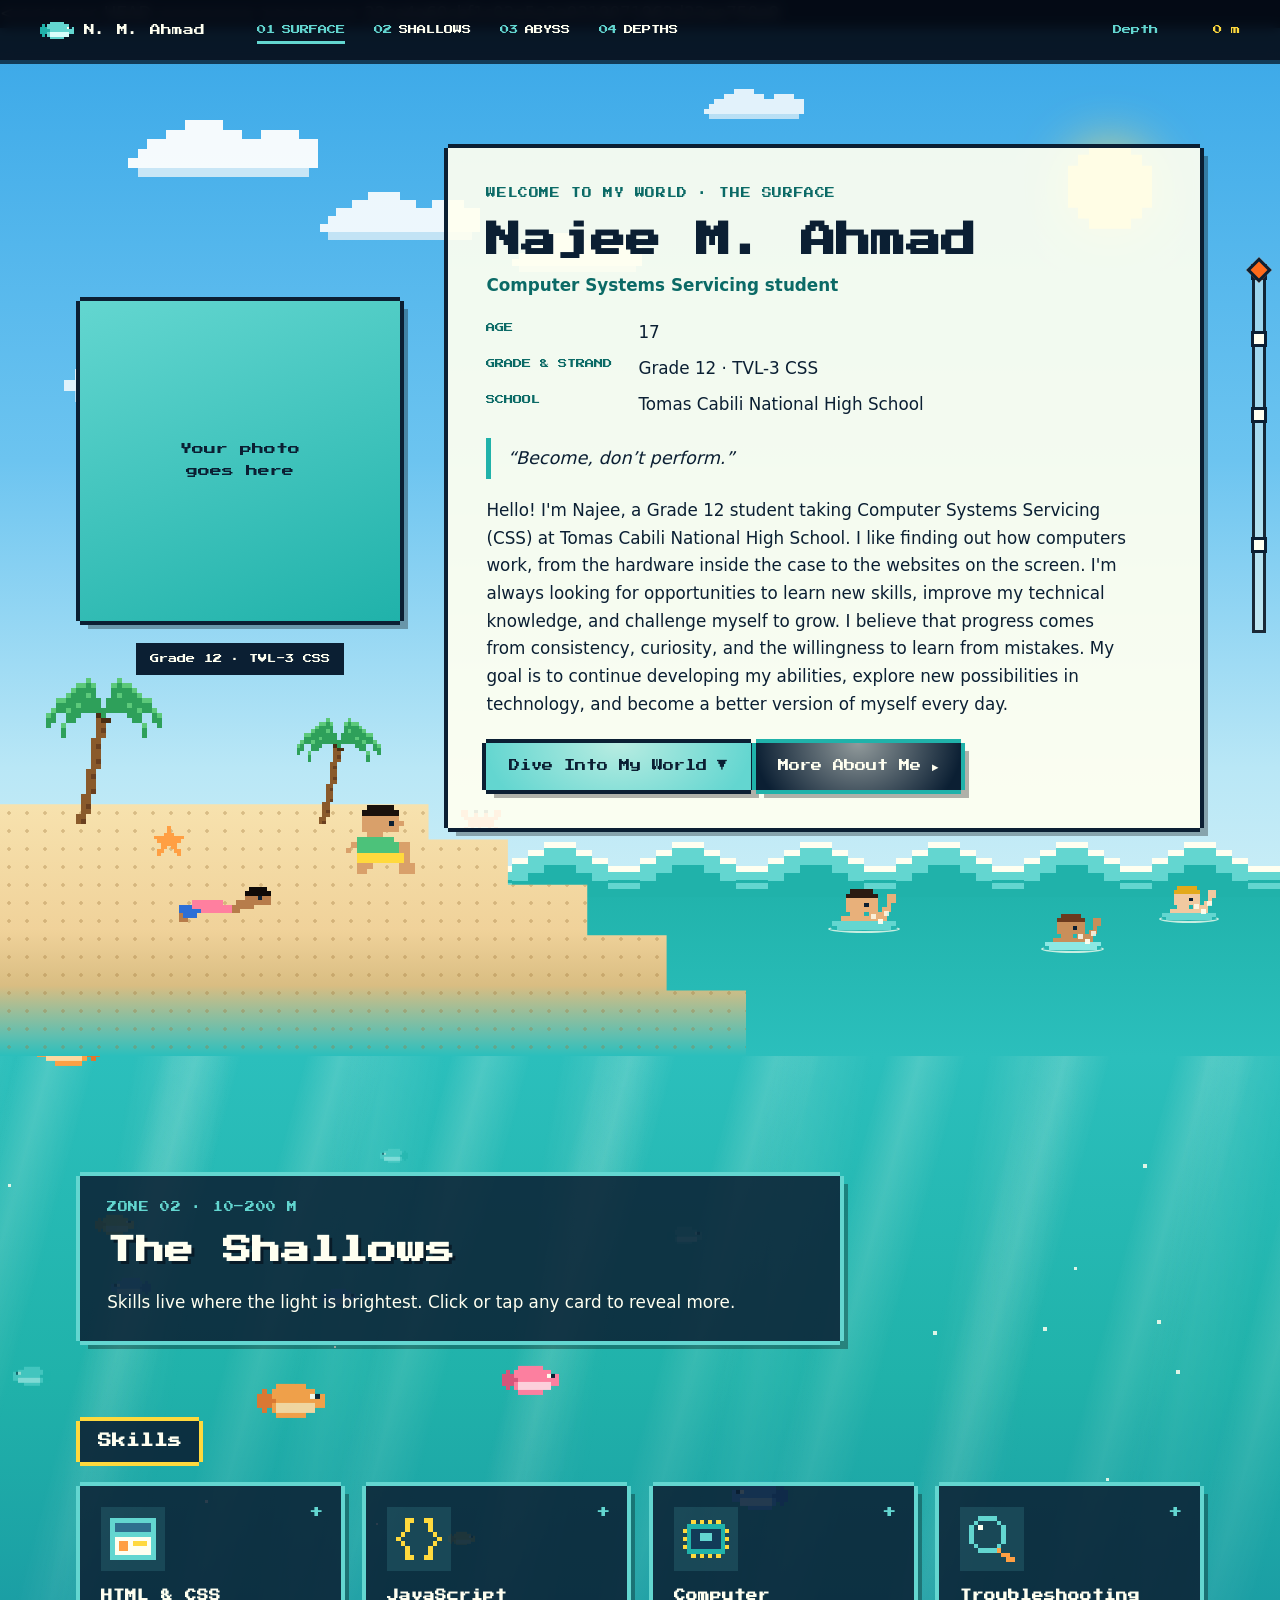
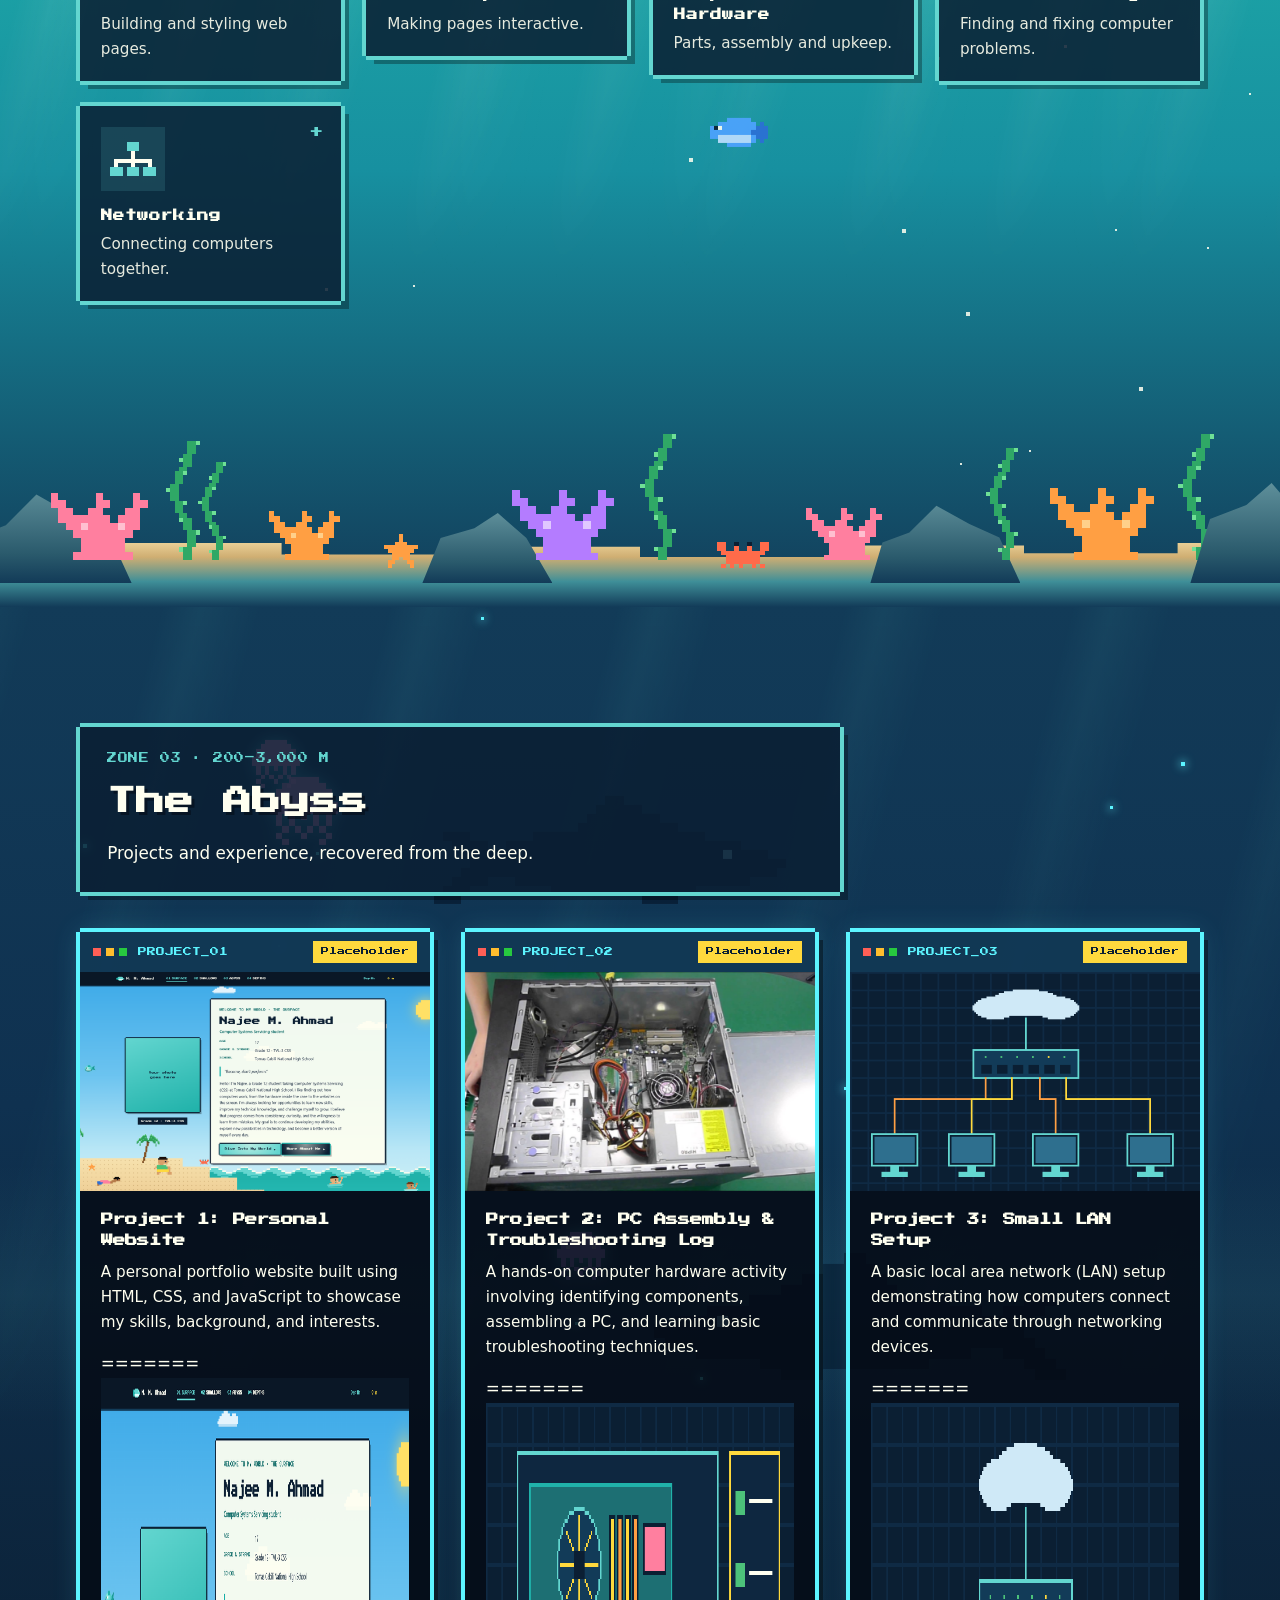
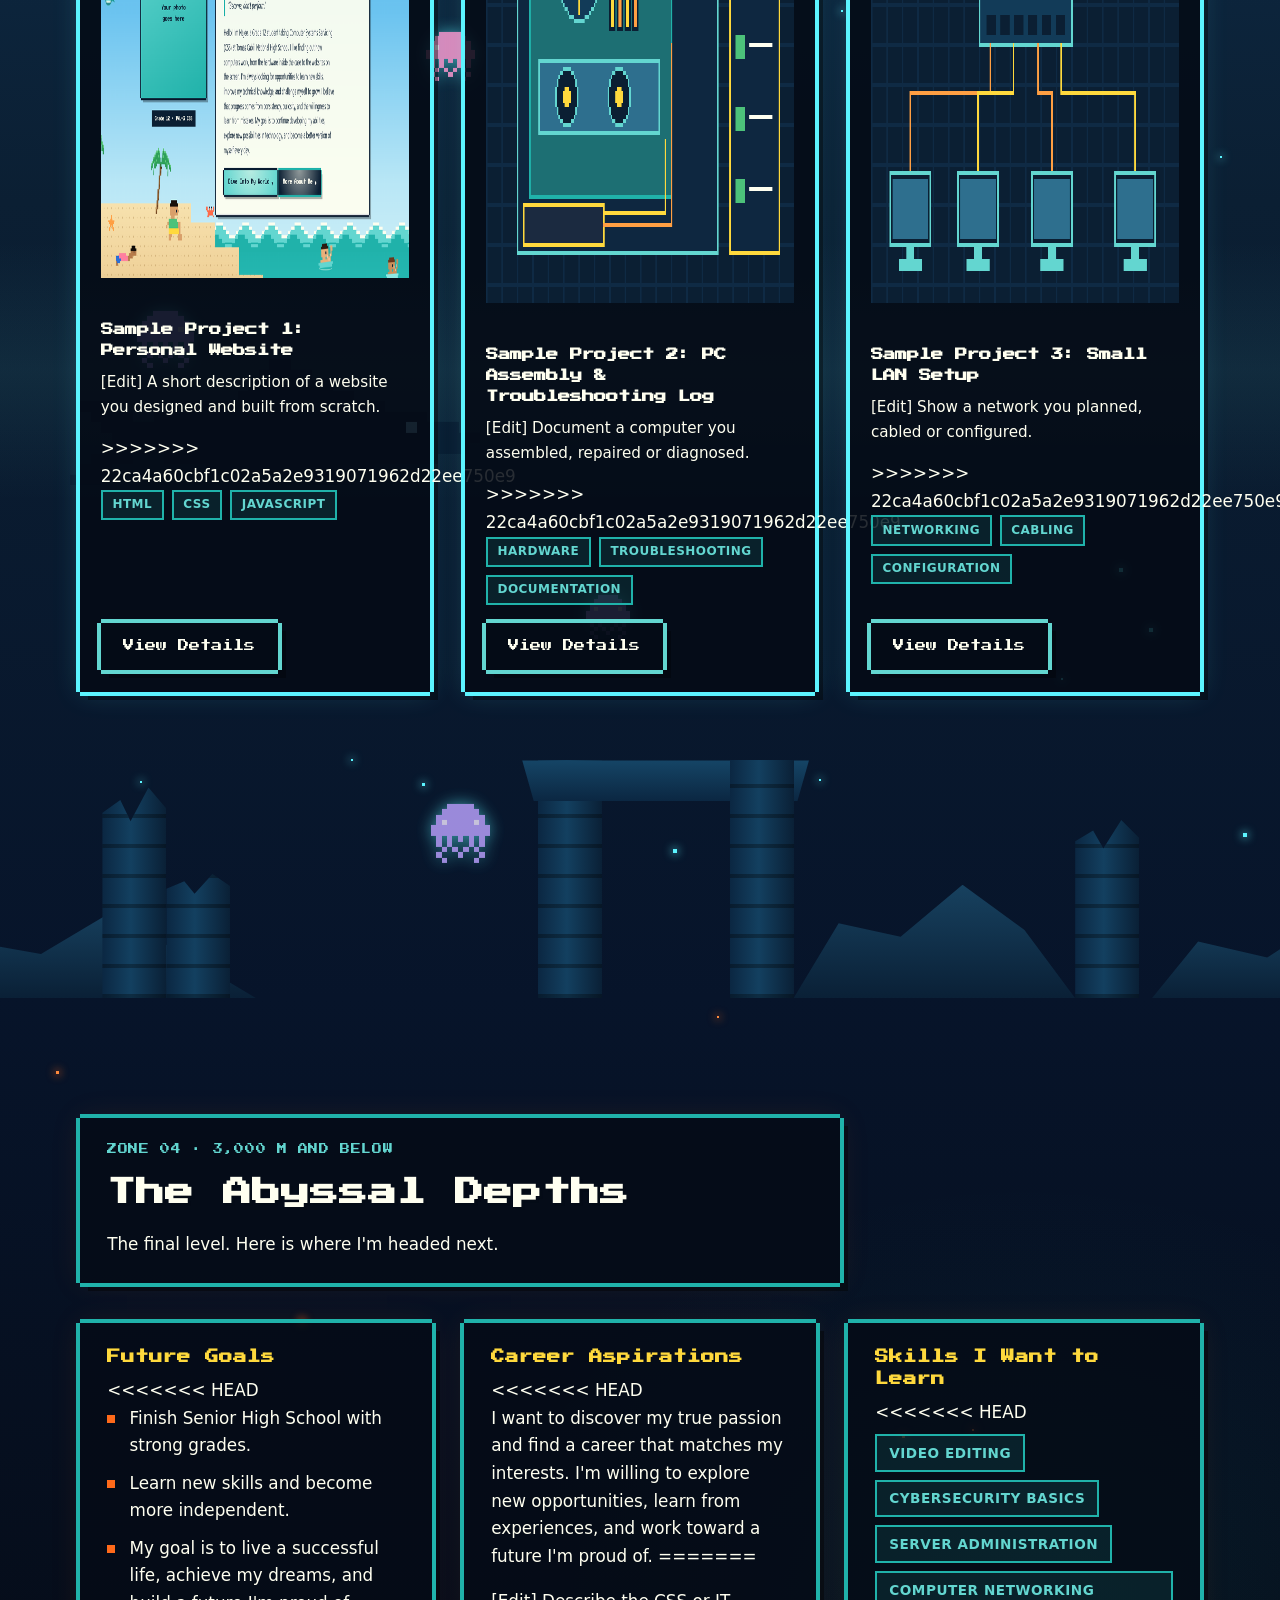
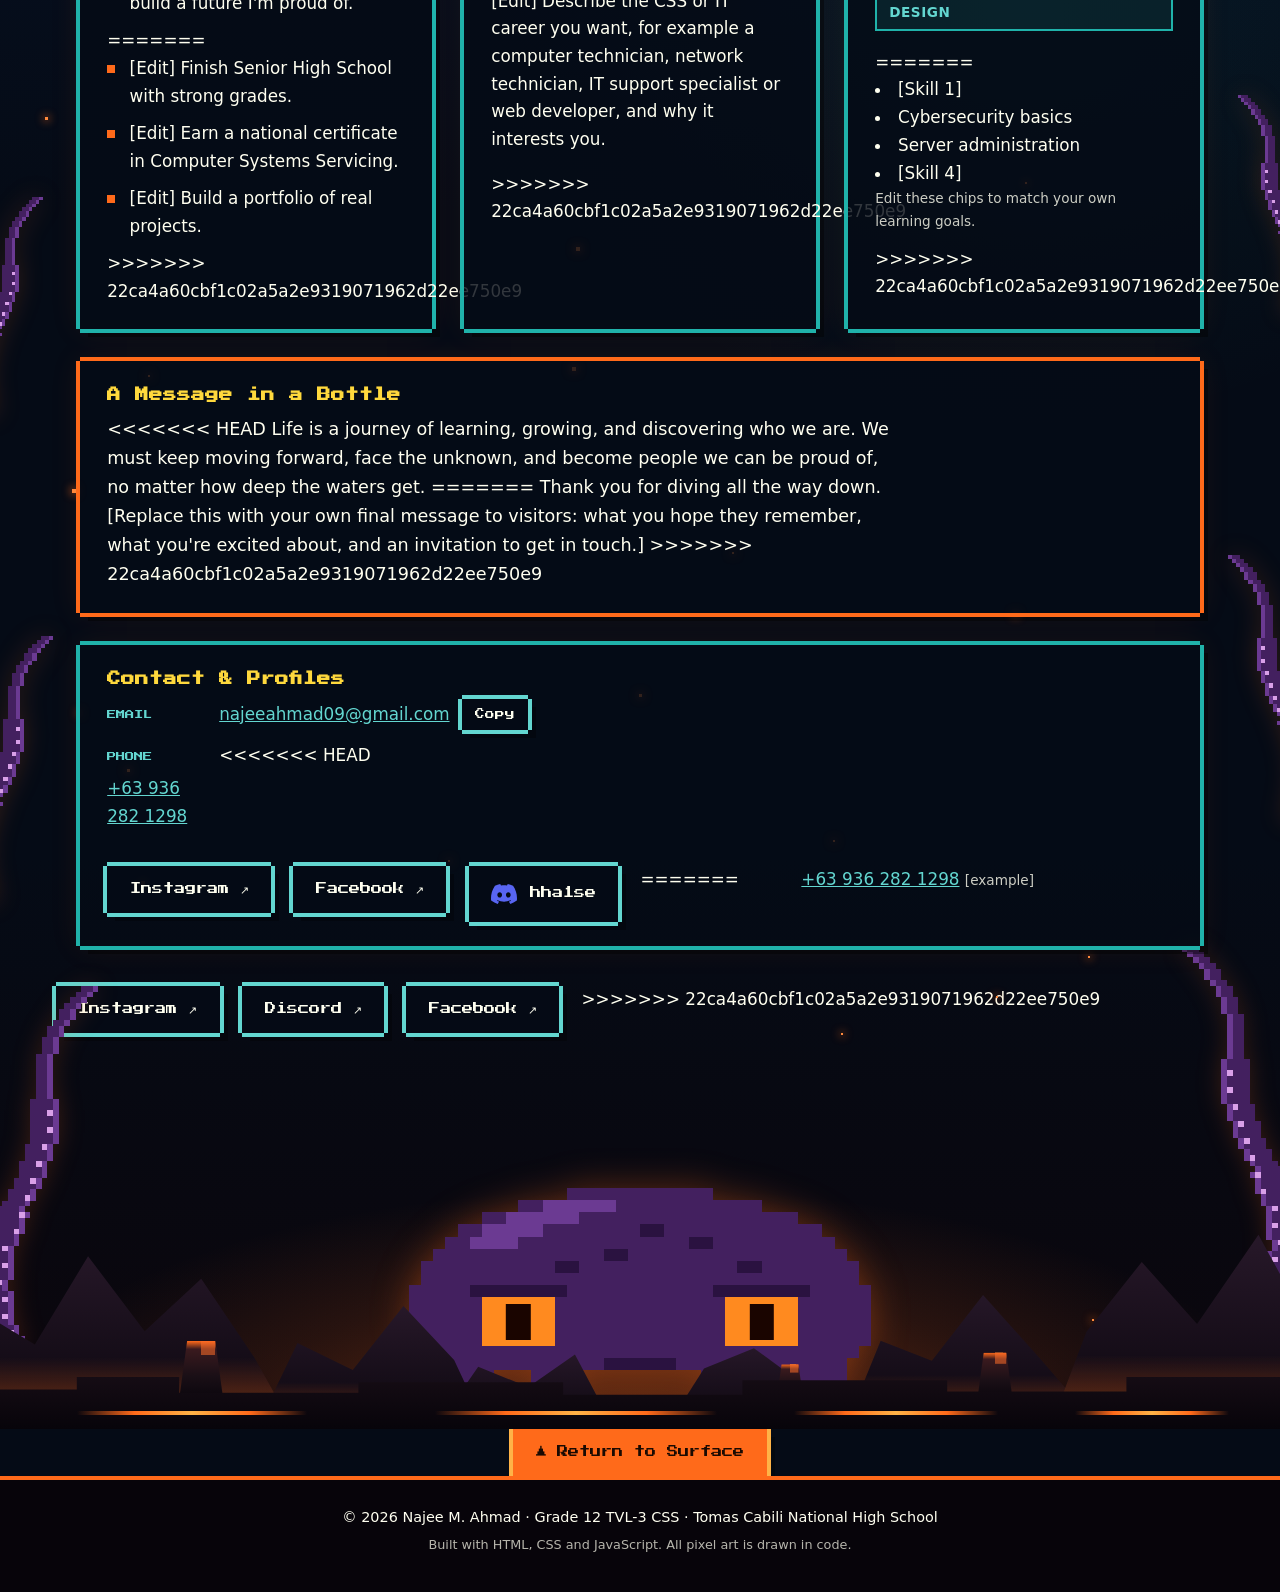
==== commit b3be82df: "Merge and Update portfolio files" ====
--- a/index.html
+++ b/index.html
@@ -13,7 +13,11 @@
   <link rel="preconnect" href="https://fonts.gstatic.com" crossorigin>
   <link href="https://fonts.googleapis.com/css2?family=Press+Start+2P&display=swap" rel="stylesheet">
 
+<<<<<<< HEAD
   <link rel="stylesheet" href="styles.css">
+=======
+  <link rel="stylesheet" href="style.css">
+>>>>>>> 22ca4a60cbf1c02a5a2e9319071962d22ee750e9
   <script>document.documentElement.classList.add('js');</script>
 </head>
 
@@ -264,17 +268,26 @@
             </div>
             <div class="shot">
               <span class="shot-fallback" aria-hidden="true">Screenshot placeholder</span>
+<<<<<<< HEAD
               <img src="assets/project-1.png" alt="Screenshot of Project 1, a personal portfolio website" width="800" height="500" data-fallback>
             </div>
             <div class="project-body">
               <h3>Project 1: Personal Website</h3>
               <p>A personal portfolio website built using HTML, CSS, and JavaScript to showcase my skills, background, and interests.</p>
+=======
+              <img src="assets/project-1.png" alt="Screenshot of Sample Project 1, a personal portfolio website" width="800" height="500" data-fallback>
+            </div>
+            <div class="project-body">
+              <h3>Sample Project 1: Personal Website</h3>
+              <p>[Edit] A short description of a website you designed and built from scratch.</p>
+>>>>>>> 22ca4a60cbf1c02a5a2e9319071962d22ee750e9
               <ul class="tags" aria-label="Technologies used">
                 <li>HTML</li><li>CSS</li><li>JavaScript</li>
               </ul>
               <button type="button" class="btn btn-ghost" data-project-open="project-1-details">View Details</button>
             </div>
             <div class="project-details" id="project-1-details" hidden>
+<<<<<<< HEAD
               <h3>Project 1: Personal Website</h3>
               <p class="detail-meta">Placeholder &middot; [Month Year] &middot; [Solo / Team]</p>
               <div class="shot">
@@ -288,6 +301,21 @@
                 <li>Planned the layout and chose the colors.</li>
                 <li>Wrote the HTML, CSS and JavaScript with the help of AI.</li>
                 <li>Tested it on phone and desktop.</li>
+=======
+              <h3>Sample Project 1: Personal Website</h3>
+              <p class="detail-meta">Placeholder &middot; [Month Year] &middot; [Solo / Team]</p>
+              <div class="shot">
+                <span class="shot-fallback" aria-hidden="true">Screenshot placeholder</span>
+                <img src="assets/project-1.png" alt="Screenshot of Sample Project 1, a personal portfolio website" width="800" height="500" data-fallback>
+              </div>
+              <h4>Overview</h4>
+              <p>[Edit] Explain what the project is, who it is for, and why you made it.</p>
+              <h4>What I did</h4>
+              <ul class="detail-list">
+                <li>[Edit] Planned the layout and chose the colors.</li>
+                <li>[Edit] Wrote the HTML, CSS and JavaScript.</li>
+                <li>[Edit] Tested it on phone and desktop.</li>
+>>>>>>> 22ca4a60cbf1c02a5a2e9319071962d22ee750e9
               </ul>
               <h4>Skills used</h4>
               <ul class="tags"><li>HTML</li><li>CSS</li><li>JavaScript</li></ul>
@@ -303,30 +331,52 @@
             </div>
             <div class="shot">
               <span class="shot-fallback" aria-hidden="true">Screenshot placeholder</span>
+<<<<<<< HEAD
               <img src="assets/pcassembly.jpg" alt="Photo of Project 2, a PC assembly and troubleshooting log" width="800" height="500" data-fallback>
             </div>
             <div class="project-body">
               <h3>Project 2: PC Assembly &amp; Troubleshooting Log</h3>
               <p>A hands-on computer hardware activity involving identifying components, assembling a PC, and learning basic troubleshooting techniques.</p>
+=======
+              <img src="assets/project-2.png" alt="Photo of Sample Project 2, a PC assembly and troubleshooting log" width="800" height="500" data-fallback>
+            </div>
+            <div class="project-body">
+              <h3>Sample Project 2: PC Assembly &amp; Troubleshooting Log</h3>
+              <p>[Edit] Document a computer you assembled, repaired or diagnosed.</p>
+>>>>>>> 22ca4a60cbf1c02a5a2e9319071962d22ee750e9
               <ul class="tags" aria-label="Skills used">
                 <li>Hardware</li><li>Troubleshooting</li><li>Documentation</li>
               </ul>
               <button type="button" class="btn btn-ghost" data-project-open="project-2-details">View Details</button>
             </div>
             <div class="project-details" id="project-2-details" hidden>
+<<<<<<< HEAD
               <h3>Project 2: PC Assembly &amp; Troubleshooting Log</h3>
               <p class="detail-meta">Placeholder &middot; [Month Year] &middot; [Class activity / Personal]</p>
               <div class="shot">
                 <span class="shot-fallback" aria-hidden="true">Photo placeholder</span>
                 <img src="assets/pcassembly.jpg" alt="Photo of Project 2, a PC assembly and troubleshooting log" width="800" height="500" data-fallback>
+=======
+              <h3>Sample Project 2: PC Assembly &amp; Troubleshooting Log</h3>
+              <p class="detail-meta">Placeholder &middot; [Month Year] &middot; [Class activity / Personal]</p>
+              <div class="shot">
+                <span class="shot-fallback" aria-hidden="true">Photo placeholder</span>
+                <img src="assets/project-2.png" alt="Photo of Sample Project 2, a PC assembly and troubleshooting log" width="800" height="500" data-fallback>
+>>>>>>> 22ca4a60cbf1c02a5a2e9319071962d22ee750e9
               </div>
               <h4>Overview</h4>
               <p>[Edit] Describe the computer, the problem or the build goal.</p>
               <h4>What I did</h4>
               <ul class="detail-list">
+<<<<<<< HEAD
                 <li>Identified and installed the components.</li>
                 <li>Tested the system and recorded the results.</li>
                 <li>Wrote down the problem, the cause and the fix.</li>
+=======
+                <li>[Edit] Identified and installed the components.</li>
+                <li>[Edit] Tested the system and recorded the results.</li>
+                <li>[Edit] Wrote down the problem, the cause and the fix.</li>
+>>>>>>> 22ca4a60cbf1c02a5a2e9319071962d22ee750e9
               </ul>
               <h4>Skills used</h4>
               <ul class="tags"><li>Hardware</li><li>Troubleshooting</li><li>Documentation</li></ul>
@@ -341,30 +391,51 @@
             </div>
             <div class="shot">
               <span class="shot-fallback" aria-hidden="true">Screenshot placeholder</span>
+<<<<<<< HEAD
               <img src="assets/project-3.png" alt="Diagram of Project 3, a small local area network setup" width="800" height="500" data-fallback>
             </div>
             <div class="project-body">
               <h3>Project 3: Small LAN Setup</h3>
               <p>A basic local area network (LAN) setup demonstrating how computers connect and communicate through networking devices.</p>
+=======
+              <img src="assets/project-3.png" alt="Diagram of Sample Project 3, a small local area network setup" width="800" height="500" data-fallback>
+            </div>
+            <div class="project-body">
+              <h3>Sample Project 3: Small LAN Setup</h3>
+              <p>[Edit] Show a network you planned, cabled or configured.</p>
+>>>>>>> 22ca4a60cbf1c02a5a2e9319071962d22ee750e9
               <ul class="tags" aria-label="Skills used">
                 <li>Networking</li><li>Cabling</li><li>Configuration</li>
               </ul>
               <button type="button" class="btn btn-ghost" data-project-open="project-3-details">View Details</button>
             </div>
             <div class="project-details" id="project-3-details" hidden>
+<<<<<<< HEAD
               <h3>Project 3: Small LAN Setup</h3>
+=======
+              <h3>Sample Project 3: Small LAN Setup</h3>
+>>>>>>> 22ca4a60cbf1c02a5a2e9319071962d22ee750e9
               <p class="detail-meta">Placeholder &middot; [Month Year] &middot; [Class activity / Personal]</p>
               <div class="shot">
                 <span class="shot-fallback" aria-hidden="true">Diagram placeholder</span>
                 <img src="assets/project-3.png" alt="Diagram of Sample Project 3, a small local area network setup" width="800" height="500" data-fallback>
               </div>
               <h4>Overview</h4>
+<<<<<<< HEAD
               <p>A Performance Task on our G12 CSS Subject.</p>
               <h4>What I did</h4>
               <ul class="detail-list">
                 <li>Prepared and tested the network cables.</li>
                 <li>Configured IP addresses and checked connectivity.</li>
                 <li></li>Solved any connection problems.</li>
+=======
+              <p>[Edit] Describe the network: how many computers, what equipment, and what it was for.</p>
+              <h4>What I did</h4>
+              <ul class="detail-list">
+                <li>[Edit] Prepared and tested the network cables.</li>
+                <li>[Edit] Configured IP addresses and checked connectivity.</li>
+                <li>[Edit] Solved any connection problems.</li>
+>>>>>>> 22ca4a60cbf1c02a5a2e9319071962d22ee750e9
               </ul>
               <h4>Skills used</h4>
               <ul class="tags"><li>Networking</li><li>Cabling</li><li>Configuration</li></ul>
@@ -411,32 +482,56 @@
           <section class="panel reveal" aria-labelledby="goals-title">
             <h3 id="goals-title" class="panel-title">Future Goals</h3>
             <ul class="bullet-list">
+<<<<<<< HEAD
               <li>Finish Senior High School with strong grades.</li>
               <li>Learn new skills and become more independent.</li>
               <li>My goal is to live a successful life, achieve my dreams, and build a future I'm proud of.</li>
+=======
+              <li>[Edit] Finish Senior High School with strong grades.</li>
+              <li>[Edit] Earn a national certificate in Computer Systems Servicing.</li>
+              <li>[Edit] Build a portfolio of real projects.</li>
+>>>>>>> 22ca4a60cbf1c02a5a2e9319071962d22ee750e9
             </ul>
           </section>
 
           <section class="panel reveal" aria-labelledby="career-title">
             <h3 id="career-title" class="panel-title">Career Aspirations</h3>
+<<<<<<< HEAD
             <p>I want to discover my true passion and find a career that matches my interests. I'm willing to explore new opportunities, learn from experiences, and work toward a future I'm proud of.
+=======
+            <p>[Edit] Describe the CSS or IT career you want, for example a computer technician, network technician, IT support specialist or web developer, and why it interests you.</p>
+>>>>>>> 22ca4a60cbf1c02a5a2e9319071962d22ee750e9
           </section>
 
           <section class="panel reveal" aria-labelledby="learn-title">
             <h3 id="learn-title" class="panel-title">Skills I Want to Learn</h3>
             <ul class="tags tags-large">
+<<<<<<< HEAD
               <li>Video Editing</li>
               <li>Cybersecurity basics</li>
               <li>Server administration</li>
               <li>Computer Networking Design</li>
             </ul>
+=======
+              <li>[Skill 1]</li>
+              <li>Cybersecurity basics</li>
+              <li>Server administration</li>
+              <li>[Skill 4]</li>
+            </ul>
+            <p class="small-note">Edit these chips to match your own learning goals.</p>
+>>>>>>> 22ca4a60cbf1c02a5a2e9319071962d22ee750e9
           </section>
         </div>
 
         <section class="panel bottle reveal" aria-labelledby="message-title">
           <h3 id="message-title" class="panel-title">A Message in a Bottle</h3>
           <p>
+<<<<<<< HEAD
             Life is a journey of learning, growing, and discovering who we are. We must keep moving forward, face the unknown, and become people we can be proud of, no matter how deep the waters get.
+=======
+            Thank you for diving all the way down. [Replace this with your own final message to visitors: what
+            you hope they remember, what you're excited about, and an invitation to get in touch.]
+>>>>>>> 22ca4a60cbf1c02a5a2e9319071962d22ee750e9
           </p>
         </section>
 
@@ -452,6 +547,7 @@
             </div>
             <div class="contact-row">
               <dt>Phone</dt>
+<<<<<<< HEAD
               <dd><a href="tel:+639362821298">+63 936 282 1298</a> <span class="small-note"></span></dd>
             </div>
           </dl>
@@ -465,6 +561,15 @@
 
   </span>
 </a></li>
+=======
+              <dd><a href="tel:+639362821298">+63 936 282 1298</a> <span class="small-note">[example]</span></dd>
+            </div>
+          </dl>
+          <ul class="social-links">
+  <li><a class="btn btn-ghost" href="https://www.instagram.com/your.username" target="_blank" rel="noopener noreferrer">Instagram &#8599;</a></li>
+  <li><a class="btn btn-ghost" href="https://discord.com/users/YOUR_USER_ID" target="_blank" rel="noopener noreferrer">Discord &#8599;</a></li>
+  <li><a class="btn btn-ghost" href="https://www.facebook.com/your.profile" target="_blank" rel="noopener noreferrer">Facebook &#8599;</a></li>
+>>>>>>> 22ca4a60cbf1c02a5a2e9319071962d22ee750e9
 </ul>
         </section>
 
--- a/style.css
+++ b/style.css
@@ -0,0 +1,1177 @@
+/* ==========================================================================
+   Najee M. Ahmad - Underwater Portfolio  |  style.css
+   --------------------------------------------------------------------------
+   1.  Design tokens
+   2.  Base & utilities
+   3.  Pixel UI pieces (panels, buttons)
+   4.  Navigation, depth gauge, fixed effects
+   5.  Zones (shared)
+   6.  Zone 1 - The Surface
+   7.  Zone 2 - The Shallows
+   8.  Zone 3 - The Abyss
+   9.  Zone 4 - The Abyssal Depths
+   10. Creatures, particles, bubbles
+   11. Cards, projects, modal
+   12. Footer & toast
+   13. Keyframes
+   14. Responsive
+   15. Reduced motion
+   ========================================================================== */
+
+/* ------------------------------ 1. TOKENS ------------------------------- */
+:root {
+  --navy: #0B1F33;
+  --deep: #123B58;
+  --teal: #20B2AA;
+  --turq: #63D6D0;
+  --ivory: #FFFFF0;
+  --abyss: #050B16;
+
+  /* extra scenery colors */
+  --coral: #FF7F9F;
+  --weed: #4CC27A;
+  --bio: #5CF4FF;
+  --lava: #FF6A1A;
+  --gold: #FFD93D;
+
+  --font-pixel: "Press Start 2P", "Courier New", ui-monospace, monospace;
+  --font-body: "Segoe UI", system-ui, -apple-system, Roboto, "Helvetica Neue", Arial, sans-serif;
+
+  --nav-h: 64px;
+  --bc: var(--turq); /* current pixel-border colour */
+
+  /* 64x16 pixel wave tiles (stepped crest) in three colours */
+  --tile-light: url("data:image/svg+xml,%3Csvg xmlns='http://www.w3.org/2000/svg' width='64' height='16' shape-rendering='crispEdges'%3E%3Cpath fill='%2363D6D0' d='M0 8H8V4H16V0H32V4H40V8H48V12H64V16H0Z'/%3E%3C/svg%3E");
+  --tile-ivory: url("data:image/svg+xml,%3Csvg xmlns='http://www.w3.org/2000/svg' width='64' height='16' shape-rendering='crispEdges'%3E%3Cpath fill='%23FFFFF0' d='M0 8H8V4H16V0H32V4H40V8H48V12H64V16H0Z'/%3E%3C/svg%3E");
+  --tile-teal: url("data:image/svg+xml,%3Csvg xmlns='http://www.w3.org/2000/svg' width='64' height='16' shape-rendering='crispEdges'%3E%3Cpath fill='%2320B2AA' d='M0 8H8V4H16V0H32V4H40V8H48V12H64V16H0Z'/%3E%3C/svg%3E");
+}
+
+/* --------------------------- 2. BASE & UTILITIES ------------------------ */
+*, *::before, *::after { box-sizing: border-box; }
+
+html {
+  scroll-behavior: smooth;
+  -webkit-text-size-adjust: 100%;
+}
+
+body {
+  margin: 0;
+  background: var(--abyss);
+  color: var(--ivory);
+  font-family: var(--font-body);
+  font-size: 1.05rem;
+  line-height: 1.65;
+  overflow-x: hidden;
+}
+
+img, svg { max-width: 100%; }
+h1, h2, h3, h4 { margin: 0 0 .6em; line-height: 1.4; }
+p { margin: 0 0 1em; }
+ul { margin: 0; padding: 0; list-style: none; }
+a { color: var(--turq); }
+[hidden] { display: none !important; }
+
+:focus-visible { outline: 3px solid var(--gold); outline-offset: 3px; }
+.hero-panel :focus-visible { outline-color: var(--navy); }
+
+.sr-only {
+  position: absolute; width: 1px; height: 1px; margin: -1px; padding: 0;
+  overflow: hidden; clip: rect(0 0 0 0); white-space: nowrap; border: 0;
+}
+
+.skip-link {
+  position: fixed; left: 1rem; top: -5rem; z-index: 300;
+  background: var(--gold); color: var(--navy);
+  padding: .7rem 1rem; font-weight: 700; text-decoration: none;
+  transition: top .15s;
+}
+.skip-link:focus { top: 1rem; }
+
+[data-sprite] svg { display: block; width: 100%; height: auto; }
+
+/* ------------------------- 3. PIXEL UI PIECES --------------------------- */
+/* Notched "pixel" border made from four box-shadows + a hard drop shadow */
+.panel, .btn, .card, .project-card, .hero-panel, .profile-frame, .modal-inner {
+  box-shadow:
+    0 -4px 0 0 var(--bc),
+    0 4px 0 0 var(--bc),
+    -4px 0 0 0 var(--bc),
+    4px 0 0 0 var(--bc),
+    8px 8px 0 0 rgba(0, 0, 0, .3);
+}
+
+.panel {
+  --bc: var(--turq);
+  background: rgba(11, 31, 51, .86);
+  padding: 1.5rem 1.7rem;
+}
+
+.eyebrow {
+  margin: 0 0 .8rem;
+  font-family: var(--font-pixel);
+  font-size: .62rem;
+  letter-spacing: .06em;
+  line-height: 1.6;
+  text-transform: uppercase;
+  color: var(--turq);
+}
+
+.zone-title {
+  font-family: var(--font-pixel);
+  font-size: clamp(1.15rem, 3vw, 1.8rem);
+  line-height: 1.5;
+  text-shadow: 3px 3px 0 rgba(5, 11, 22, .6);
+}
+
+.panel-title {
+  font-family: var(--font-pixel);
+  font-size: .85rem;
+  line-height: 1.6;
+  color: var(--gold);
+}
+
+.small-note { font-size: .85rem; opacity: .8; }
+
+.btn {
+  --bc: var(--navy);
+  display: inline-flex; align-items: center; gap: .65rem;
+  padding: .95rem 1.4rem;
+  font-family: var(--font-pixel);
+  font-size: .7rem; line-height: 1.5;
+  text-decoration: none;
+  border: 0; cursor: pointer;
+  background: var(--turq); color: var(--navy);
+  transition: transform .12s steps(2), background-color .15s;
+}
+.btn:hover { transform: translateY(-3px); }
+.btn:active { transform: translateY(2px); }
+
+.btn-primary { background: var(--turq); color: var(--navy); --bc: var(--navy); }
+.btn-primary:hover { background: #8CE8E3; }
+
+.btn-ghost { background: rgba(5, 11, 22, .7); color: var(--ivory); --bc: var(--turq); }
+.btn-ghost:hover { background: var(--deep); }
+
+.btn-lava { background: var(--lava); color: #1A0A02; --bc: #FFB347; }
+.btn-lava:hover { background: #FF8A3D; }
+
+.btn-small { padding: .5rem .8rem; font-size: .6rem; }
+
+.btn-arrow { display: inline-block; animation: nudge 1.4s steps(2) infinite; }
+.btn-arrow.up { animation-name: nudgeUp; }
+
+/* ---------------- 4. NAVIGATION, GAUGE, FIXED EFFECTS ------------------- */
+.site-header {
+  position: fixed; inset: 0 0 auto 0; z-index: 100;
+  height: var(--nav-h);
+  background: rgba(5, 11, 22, .92);
+  border-bottom: 4px solid var(--deep);
+  -webkit-backdrop-filter: blur(6px);
+  backdrop-filter: blur(6px);
+}
+
+.nav {
+  height: 100%; max-width: 1240px; margin: 0 auto;
+  padding: 0 1.25rem;
+  display: flex; align-items: center; gap: 1rem;
+}
+
+.brand {
+  display: inline-flex; align-items: center; gap: .6rem;
+  font-family: var(--font-pixel); font-size: .68rem;
+  color: var(--ivory); text-decoration: none;
+}
+.brand-fish { width: 34px; }
+
+.nav-menu { display: flex; gap: .25rem; margin-left: 1.5rem; }
+.nav-menu a {
+  position: relative; display: block;
+  padding: .6rem .8rem;
+  font-family: var(--font-pixel); font-size: .58rem;
+  text-transform: uppercase; text-decoration: none;
+  color: var(--ivory);
+}
+.nav-menu a .n { margin-right: .4rem; color: var(--turq); }
+.nav-menu a::after {
+  content: ""; position: absolute; left: .8rem; right: .8rem; bottom: .2rem;
+  height: 3px; background: var(--turq);
+  transform: scaleX(0); transform-origin: left;
+  transition: transform .2s steps(4);
+}
+.nav-menu a:hover::after, .nav-menu a.is-active::after { transform: scaleX(1); }
+.nav-menu a.is-active { color: var(--turq); }
+
+.depth-readout {
+  margin-left: auto;
+  display: flex; align-items: baseline; gap: .6rem;
+  font-family: var(--font-pixel); font-size: .58rem; color: var(--turq);
+}
+.depth-readout strong { min-width: 8ch; text-align: right; font-weight: 400; color: var(--gold); }
+
+.nav-toggle {
+  display: none;
+  width: 44px; height: 44px; padding: 0;
+  background: transparent; border: 3px solid var(--turq); cursor: pointer;
+  align-items: center; justify-content: center;
+}
+.nav-toggle .bars, .nav-toggle .bars::before, .nav-toggle .bars::after {
+  display: block; width: 20px; height: 3px; background: var(--ivory);
+  transition: transform .2s steps(3), background-color .2s;
+}
+.nav-toggle .bars { position: relative; }
+.nav-toggle .bars::before, .nav-toggle .bars::after { content: ""; position: absolute; left: 0; }
+.nav-toggle .bars::before { top: -7px; }
+.nav-toggle .bars::after { top: 7px; }
+.site-header.is-open .nav-toggle .bars { background: transparent; }
+.site-header.is-open .nav-toggle .bars::before { transform: translateY(7px) rotate(45deg); }
+.site-header.is-open .nav-toggle .bars::after { transform: translateY(-7px) rotate(-45deg); }
+
+.progress { position: absolute; left: 0; right: 0; bottom: -4px; height: 4px; }
+.progress span {
+  display: block; width: 100%; height: 100%;
+  transform: scaleX(0); transform-origin: left;
+  background: linear-gradient(90deg, var(--turq), var(--gold), var(--lava));
+}
+
+/* Depth gauge (right edge) */
+.depth-gauge {
+  position: fixed; right: 10px; top: 50%; z-index: 90;
+  width: 22px; height: min(50vh, 360px);
+  transform: translateY(-50%);
+  display: flex; justify-content: center;
+  pointer-events: none;
+}
+.gauge-track {
+  position: relative; width: 8px; height: 100%;
+  background: rgba(255, 255, 240, .4);
+  box-shadow: 0 0 0 3px rgba(5, 11, 22, .85);
+}
+.gauge-fill { position: absolute; left: 0; top: 0; width: 100%; height: 0; background: var(--gold); }
+.gauge-tick {
+  position: absolute; left: 50%; width: 16px; height: 16px;
+  background: var(--ivory); border: 3px solid var(--navy);
+  transform: translate(-50%, -50%);
+  pointer-events: auto;
+}
+.gauge-tick.is-active { background: var(--turq); }
+.gauge-tick:hover { background: var(--gold); }
+.gauge-marker {
+  position: absolute; left: 50%; top: 0; width: 18px; height: 18px;
+  background: var(--lava); border: 3px solid var(--navy);
+  transform: translate(-50%, -50%) rotate(45deg);
+  pointer-events: none;
+}
+
+/* Fixed effects (opacity controlled by script.js) */
+.bubbles {
+  position: fixed; inset: 0; z-index: 1;
+  overflow: hidden; pointer-events: none; opacity: 0;
+}
+.bubble {
+  position: absolute; bottom: -30px;
+  width: var(--s); height: var(--s);
+  background: rgba(255, 255, 240, .3);
+  clip-path: polygon(30% 0, 70% 0, 70% 15%, 85% 15%, 85% 30%, 100% 30%, 100% 70%, 85% 70%, 85% 85%, 70% 85%, 70% 100%, 30% 100%, 30% 85%, 15% 85%, 15% 70%, 0 70%, 0 30%, 15% 30%, 15% 15%, 30% 15%);
+  animation: rise var(--dur) linear infinite;
+  animation-delay: var(--delay);
+  will-change: transform;
+}
+.bubble::after {
+  content: ""; position: absolute; left: 24%; top: 24%; width: 26%; height: 26%;
+  background: rgba(255, 255, 240, .9);
+}
+
+.vignette {
+  position: fixed; inset: 0; z-index: 2; pointer-events: none; opacity: 0;
+  background: radial-gradient(ellipse at 50% 45%, transparent 38%, rgba(2, 5, 12, .85) 100%);
+}
+
+/* ----------------------------- 5. ZONES (shared) ------------------------ */
+main:focus { outline: none; }
+
+.zone {
+  position: relative;
+  padding: calc(var(--nav-h) + 3.5rem) clamp(1.1rem, 5vw, 3.5rem) 6rem;
+}
+.zone:focus { outline: none; }
+
+.zone-content {
+  position: relative; z-index: 3;
+  width: 100%; max-width: 1120px; margin: 0 auto;
+}
+
+.scene {
+  position: absolute; inset: 0; z-index: 0;
+  overflow: hidden; pointer-events: none;
+}
+.zone.is-offscreen .scene * { animation-play-state: paused !important; }
+
+.section-head { max-width: 760px; margin-bottom: 2.5rem; }
+.section-head p:last-child { margin-bottom: 0; }
+
+.group-title {
+  display: inline-block;
+  margin: 2.5rem 0 1.5rem;
+  padding: .7rem 1.1rem;
+  font-family: var(--font-pixel); font-size: .85rem;
+  background: rgba(11, 31, 51, .88);
+  box-shadow: 0 -4px 0 0 var(--gold), 0 4px 0 0 var(--gold), -4px 0 0 0 var(--gold), 4px 0 0 0 var(--gold);
+}
+
+/* Scroll-reveal (only hidden when JS is running) */
+.js .reveal {
+  opacity: 0; transform: translateY(26px);
+  transition: opacity .6s ease, transform .6s ease;
+  transition-delay: var(--d, 0s);
+}
+.js .reveal.is-visible { opacity: 1; transform: none; }
+
+/* --------------------------- 6. ZONE 1 : SURFACE ------------------------ */
+.zone-surface {
+  --sea-h: clamp(110px, 20vh, 200px);
+  --sand-h: clamp(150px, 28vh, 260px);
+  min-height: 100vh; min-height: 100svh;
+  display: flex; align-items: center;
+  padding-bottom: calc(var(--sea-h) + 3rem);
+  background: linear-gradient(#3AA8E8 0%, #6CC4F0 42%, #B9E7F6 72%, #DFF6F7 100%);
+}
+
+.hero-grid {
+  display: grid;
+  grid-template-columns: minmax(220px, 320px) 1fr;
+  gap: 3rem; align-items: center;
+}
+
+.profile-card { margin: 0; text-align: center; }
+.profile-frame {
+  --bc: var(--navy);
+  position: relative; aspect-ratio: 1; overflow: hidden;
+  background: linear-gradient(160deg, var(--turq), var(--teal));
+}
+.profile-frame img {
+  position: absolute; inset: 0; width: 100%; height: 100%; object-fit: cover;
+}
+.profile-fallback {
+  position: absolute; inset: 0; display: grid; place-items: center;
+  padding: 1rem; text-align: center;
+  font-family: var(--font-pixel); font-size: .75rem; line-height: 1.8;
+  color: var(--navy);
+}
+.is-missing { display: none; }
+.profile-card figcaption {
+  display: inline-block; margin-top: 1.4rem; padding: .5rem .9rem;
+  font-family: var(--font-pixel); font-size: .58rem;
+  background: var(--navy); color: var(--ivory);
+}
+
+.hero-panel {
+  --bc: var(--navy);
+  background: rgba(255, 255, 240, .92);
+  color: var(--navy);
+  padding: clamp(1.4rem, 3vw, 2.4rem);
+}
+.hero-panel .eyebrow { color: #0B6A66; }
+.hero-panel h1 {
+  font-family: var(--font-pixel);
+  font-size: clamp(1.3rem, 3.6vw, 2.2rem);
+  line-height: 1.5; margin-bottom: .3rem;
+}
+.hero-role { margin-bottom: 1.2rem; font-weight: 600; color: #0B6A66; }
+
+.facts { display: grid; gap: .5rem; margin: 0 0 1.2rem; }
+.fact { display: grid; grid-template-columns: 8.5rem 1fr; gap: .2rem 1rem; }
+.fact dt { font-family: var(--font-pixel); font-size: .58rem; line-height: 1.9; color: #0B6A66; text-transform: uppercase; }
+.fact dd { margin: 0; }
+
+.motto {
+  margin: 0 0 1.1rem; padding: .4rem 0 .4rem 1rem;
+  border-left: 5px solid var(--teal);
+  font-style: italic; font-size: 1.1rem;
+}
+.motto p { margin: 0; }
+.intro { max-width: 60ch; margin-bottom: 1.5rem; }
+
+/* Surface scenery */
+.sun-wrap {
+  position: absolute; top: clamp(80px, 13vh, 130px); right: clamp(24px, 10vw, 170px);
+  filter: drop-shadow(0 0 26px rgba(255, 224, 102, .8));
+}
+.sun {
+  width: 84px; height: 84px; background: #FFE066;
+  clip-path: polygon(25% 0, 75% 0, 75% 12%, 88% 12%, 88% 25%, 100% 25%, 100% 75%, 88% 75%, 88% 88%, 75% 88%, 75% 100%, 25% 100%, 25% 88%, 12% 88%, 12% 75%, 0 75%, 0 25%, 12% 25%, 12% 12%, 25% 12%);
+}
+
+.clouds { position: absolute; inset: 0; }
+.cloud {
+  position: absolute; left: var(--x, 0%);
+  animation: cloudDrift var(--dur) linear infinite;
+  animation-delay: var(--delay);
+  will-change: transform;
+}
+
+.sea {
+  position: absolute; left: 0; right: 0; bottom: 0; height: var(--sea-h);
+  background: linear-gradient(#20B2AA, #2BBFBC);
+}
+.wave {
+  position: absolute; left: 0; height: 38px;
+  width: calc(100% + 256px);
+  background-repeat: repeat-x;
+  background-size: 128px 32px;
+  will-change: transform;
+}
+.wave-back {
+  top: -34px;
+  background-image: var(--tile-light), var(--tile-ivory);
+  background-position: 0 6px, 0 0;
+  animation: waveMove 14s linear infinite;
+}
+.wave-front {
+  top: -17px;
+  background-image: var(--tile-teal), var(--tile-light);
+  background-position: 0 6px, 0 0;
+  animation: waveMove 9s linear infinite reverse;
+}
+
+.sand {
+  position: absolute; left: 0; bottom: 0; width: 62%; height: var(--sand-h);
+  background:
+    radial-gradient(rgba(160, 120, 60, .35) 1.5px, transparent 2px) 0 0 / 18px 18px,
+    linear-gradient(#F7E2AE 0, #F0D29A 50%, #D9BD82 72%, #5FBFB0 92%, #2BBFBC 100%);
+  clip-path: polygon(0 0, 54% 0, 54% 14%, 64% 14%, 64% 32%, 74% 32%, 74% 52%, 84% 52%, 84% 74%, 94% 74%, 94% 100%, 0 100%);
+}
+
+.palm { position: absolute; bottom: calc(var(--sand-h) - 20px); transform-origin: 40% 100%; animation: sway 6s ease-in-out infinite alternate; }
+.palm-a { left: 2%; width: clamp(84px, 11vw, 170px); }
+.palm-b { left: 22%; width: clamp(60px, 8vw, 120px); animation-delay: -3s; }
+
+.shore-critter { position: absolute; }
+.crab { left: 36%; bottom: calc(var(--sand-h) - 26px); width: 40px; animation: scuttle 5s ease-in-out infinite alternate; }
+.starfish { left: 12%; bottom: calc(var(--sand-h) - 52px); width: 30px; }
+
+/* -------------------------- 7. ZONE 2 : SHALLOWS ------------------------ */
+.zone-shallows {
+  padding-bottom: clamp(15rem, 34vh, 22rem);
+  background: linear-gradient(180deg, #2BBFBC 0%, #20B2AA 28%, #1790A0 62%, #123B58 100%);
+}
+
+.rays {
+  position: absolute; top: 0; left: -15%; width: 130%; height: 72%;
+  background: repeating-linear-gradient(105deg, rgba(255, 255, 240, 0) 0 60px, rgba(255, 255, 240, .17) 95px, rgba(255, 255, 240, 0) 140px);
+  -webkit-mask-image: linear-gradient(to bottom, #000 0, transparent 100%);
+  mask-image: linear-gradient(to bottom, #000 0, transparent 100%);
+  animation: raySway 14s ease-in-out infinite alternate;
+}
+.rays-b {
+  background: repeating-linear-gradient(100deg, rgba(255, 255, 240, 0) 0 110px, rgba(255, 255, 240, .1) 150px, rgba(255, 255, 240, 0) 210px);
+  animation-duration: 19s; animation-direction: alternate-reverse;
+}
+
+.layer { position: absolute; inset: -12% 0; will-change: transform; }
+.field { position: absolute; inset: 0; }
+
+.reef {
+  position: absolute; left: 0; right: 0; bottom: 0;
+  height: clamp(170px, 28vh, 260px);
+}
+.reef::before {
+  content: ""; position: absolute; left: 0; right: 0; bottom: 0; height: 64px;
+  background: linear-gradient(#E9CF95 0, #CFAE72 22%, #3F8F98 60%, #123B58 100%);
+  clip-path: polygon(0 20%, 8% 20%, 8% 0, 22% 0, 22% 18%, 36% 18%, 36% 6%, 50% 6%, 50% 22%, 66% 22%, 66% 4%, 80% 4%, 80% 16%, 92% 16%, 92% 0, 100% 0, 100% 100%, 0 100%);
+}
+.reef-item { position: absolute; bottom: 38px; }
+.reef-item.low { bottom: 30px; }
+.reef-item.sway { transform-origin: 50% 100%; animation: sway 5s ease-in-out infinite alternate; }
+.reef-item.scuttle { animation: scuttle 6s ease-in-out infinite alternate; }
+.reef-rock {
+  position: absolute; bottom: 24px;
+  background: linear-gradient(#5E8F9A, #2A5A6C 70%, #123B58);
+}
+.reef-rock.a { clip-path: polygon(0 100%, 8% 52%, 26% 40%, 44% 8%, 66% 30%, 86% 46%, 100% 100%); }
+.reef-rock.b { clip-path: polygon(0 100%, 14% 36%, 40% 22%, 58% 0, 80% 36%, 100% 100%); }
+
+/* ---------------------------- 8. ZONE 3 : ABYSS ------------------------- */
+.zone-abyss {
+  padding-bottom: clamp(15rem, 34vh, 22rem);
+  background: linear-gradient(180deg, #123B58 0%, #0F3150 25%, #0B1F33 60%, #07142A 100%);
+}
+.rays-deep {
+  height: 45%; opacity: .5;
+  background: repeating-linear-gradient(105deg, rgba(99, 214, 208, 0) 0 120px, rgba(99, 214, 208, .12) 160px, rgba(99, 214, 208, 0) 220px);
+}
+
+.fog {
+  position: absolute; left: -20%; width: 140%; height: 260px;
+  background: linear-gradient(transparent, rgba(99, 214, 208, .08), transparent);
+  animation: fogDrift 28s ease-in-out infinite alternate;
+}
+.fog-a { top: 28%; }
+.fog-b { top: 62%; animation-duration: 36s; animation-direction: alternate-reverse; }
+
+.ruins { position: absolute; left: 0; right: 0; bottom: 0; height: clamp(180px, 30vh, 300px); }
+.ruins > * { position: absolute; bottom: 0; }
+.pillar {
+  width: clamp(34px, 5vw, 64px);
+  background:
+    repeating-linear-gradient(0deg, rgba(0, 0, 0, .3) 0 4px, transparent 4px 30px),
+    linear-gradient(90deg, #0B2742, #134060 45%, #0A2036);
+  clip-path: polygon(0 12%, 28% 6%, 44% 16%, 72% 0, 100% 10%, 100% 100%, 0 100%);
+}
+.ruins .p1 { left: 8%; height: 78%; }
+.ruins .p2 { left: 13%; height: 46%; }
+.ruins .p3 { left: 84%; height: 66%; }
+.arch {
+  left: 42%; width: clamp(150px, 20vw, 260px); height: 88%;
+  display: flex; justify-content: space-between; align-items: flex-end;
+}
+.arch .pillar { position: relative; height: 100%; clip-path: none; }
+.arch .lintel {
+  position: absolute; left: -6%; right: -6%; top: 0; height: 17%;
+  background: linear-gradient(#154566, #0B2742);
+  clip-path: polygon(0 0, 100% 0, 96% 100%, 4% 100%);
+}
+.ruins .rock { background: linear-gradient(#17415F, #0A2036); }
+.ruins .r1 { left: -4%; width: 24%; height: 34%; clip-path: polygon(0 100%, 10% 40%, 30% 52%, 52% 8%, 72% 44%, 100% 100%); }
+.ruins .r2 { left: 62%; width: 22%; height: 42%; clip-path: polygon(0 100%, 16% 34%, 38% 46%, 60% 0, 82% 40%, 100% 100%); }
+.ruins .r3 { left: 90%; width: 18%; height: 30%; clip-path: polygon(0 100%, 20% 30%, 50% 50%, 74% 6%, 100% 100%); }
+
+/* ------------------------ 9. ZONE 4 : ABYSSAL DEPTHS -------------------- */
+.zone-depths {
+  padding-bottom: clamp(17rem, 44vh, 26rem);
+  background:
+    radial-gradient(ellipse 60% 30% at 80% 30%, rgba(32, 178, 170, .08), transparent 70%),
+    linear-gradient(180deg, #07142A 0%, #050B16 40%, #050B16 72%, #0B060C 100%);
+}
+.zone-depths .panel { --bc: var(--teal); box-shadow:
+    0 -4px 0 0 var(--bc), 0 4px 0 0 var(--bc), -4px 0 0 0 var(--bc), 4px 0 0 0 var(--bc),
+    8px 8px 0 0 rgba(0, 0, 0, .4), 0 0 30px rgba(255, 106, 26, .1);
+  background: rgba(5, 11, 22, .82);
+}
+
+.depth-grid {
+  display: grid; gap: 2rem;
+  grid-template-columns: repeat(auto-fit, minmax(min(100%, 290px), 1fr));
+  margin-bottom: 2rem;
+}
+.bullet-list li { position: relative; padding-left: 1.4rem; margin-bottom: .6rem; }
+.bullet-list li::before {
+  content: ""; position: absolute; left: 0; top: .6em; width: 8px; height: 8px; background: var(--lava);
+}
+
+.bottle { --bc: var(--lava) !important; margin-bottom: 2rem; font-size: 1.1rem; }
+.bottle p { max-width: 70ch; margin-bottom: 0; }
+
+.contact { margin-bottom: 2.5rem; }
+.contact-list { margin: 0 0 1.4rem; display: grid; gap: .8rem; }
+.contact-row { display: grid; grid-template-columns: 6rem 1fr; gap: .3rem 1rem; align-items: center; }
+.contact-row dt { font-family: var(--font-pixel); font-size: .58rem; text-transform: uppercase; color: var(--turq); }
+.contact-row dd { margin: 0; display: flex; flex-wrap: wrap; align-items: center; gap: .8rem; }
+.social-links { display: flex; flex-wrap: wrap; gap: 1.4rem; }
+
+.return-wrap { text-align: center; }
+
+.lava-glow {
+  position: absolute; left: 0; right: 0; bottom: 0; height: clamp(440px, 62vh, 640px);
+  background: radial-gradient(ellipse 70% 60% at 50% 100%, rgba(255, 106, 26, .4), rgba(255, 106, 26, .12) 45%, transparent 72%);
+  animation: lavaPulse 6s ease-in-out infinite alternate;
+}
+
+/* Kraken tentacles, rising from the section edges */
+.tentacle { position: absolute; width: clamp(90px, 15vw, 220px); transform-origin: 100% 100%; animation: tSway 7s ease-in-out infinite alternate; filter: drop-shadow(0 0 12px rgba(255, 106, 26, .2)); }
+.tentacle.is-left { transform-origin: 0 100%; }
+.tentacle.is-left svg { transform: scaleX(-1); }
+.t-r1 { right: -2vw; bottom: 6%; }
+.t-r2 { right: -3vw; bottom: 30%; width: clamp(80px, 11vw, 170px); animation-delay: -2s; }
+.t-r3 { right: -2.5vw; bottom: 55%; width: clamp(70px, 9vw, 140px); animation-delay: -4s; }
+.t-l1 { left: -2vw; bottom: 4%; animation-delay: -1s; }
+.t-l2 { left: -3vw; bottom: 26%; width: clamp(80px, 11vw, 170px); animation-delay: -3s; }
+.t-l3 { left: -2.5vw; bottom: 50%; width: clamp(70px, 9vw, 140px); animation-delay: -5s; }
+
+.floor { position: absolute; left: 0; right: 0; bottom: 0; height: clamp(230px, 36vh, 380px); overflow: hidden; }
+.kraken-head {
+  position: absolute; left: 50%; bottom: 34px;
+  width: clamp(240px, 38vw, 520px);
+  transform: translateX(-50%);
+  animation: krakenBob 7s ease-in-out infinite alternate;
+  filter: drop-shadow(0 0 18px rgba(255, 106, 26, .35));
+}
+.vrock {
+  position: absolute; bottom: 0;
+  background:
+    linear-gradient(to top, rgba(255, 106, 26, .5) 0, transparent 38%),
+    linear-gradient(#271829, #0A060D);
+}
+.vr1 { left: -3%; width: 26%; height: 58%; clip-path: polygon(0 100%, 8% 40%, 22% 55%, 38% 8%, 55% 48%, 72% 20%, 88% 62%, 100% 100%); }
+.vr2 { left: 20%; width: 18%; height: 38%; clip-path: polygon(0 100%, 18% 30%, 42% 52%, 64% 0, 86% 44%, 100% 100%); }
+.vr3 { left: 34%; width: 14%; height: 24%; clip-path: polygon(0 100%, 24% 20%, 52% 46%, 78% 4%, 100% 100%); }
+.vr4 { left: 52%; width: 15%; height: 26%; clip-path: polygon(0 100%, 20% 28%, 46% 4%, 70% 44%, 100% 100%); }
+.vr5 { left: 66%; width: 20%; height: 44%; clip-path: polygon(0 100%, 14% 38%, 34% 52%, 54% 6%, 76% 50%, 100% 100%); }
+.vr6 { left: 82%; width: 24%; height: 60%; clip-path: polygon(0 100%, 12% 50%, 30% 14%, 48% 46%, 68% 0, 86% 52%, 100% 100%); }
+
+.vent { position: absolute; bottom: 30px; width: 44px; height: 58px; }
+.vent-body {
+  position: absolute; inset: 0;
+  background: linear-gradient(#FF6A1A 0, #3A1A1E 14%, #1A0F16 60%, #0A060D);
+  clip-path: polygon(18% 0, 82% 0, 100% 100%, 0 100%);
+}
+.vent::before, .vent::after {
+  content: ""; position: absolute; left: 50%; top: 0; width: 10px; height: 10px;
+  background: rgba(255, 150, 60, .75);
+  animation: ventPuff 4s ease-out infinite;
+}
+.vent::after { width: 14px; height: 14px; animation-delay: -2s; background: rgba(255, 110, 40, .55); }
+.v1 { left: 14%; }
+.v2 { left: 76%; transform: scale(.8); transform-origin: 50% 100%; }
+.v3 { left: 60%; transform: scale(.6); transform-origin: 50% 100%; }
+
+.ground {
+  position: absolute; left: 0; right: 0; bottom: 0; height: 52px;
+  background: linear-gradient(#150C14, #07040A);
+  clip-path: polygon(0 24%, 6% 24%, 6% 0, 14% 0, 14% 30%, 28% 30%, 28% 10%, 44% 10%, 44% 34%, 58% 34%, 58% 6%, 74% 6%, 74% 28%, 88% 28%, 88% 0, 100% 0, 100% 100%, 0 100%);
+}
+.crack {
+  position: absolute; bottom: 14px; height: 4px;
+  background: linear-gradient(90deg, transparent, #FF6A1A, #FFB347, #FF6A1A, transparent);
+  animation: lavaPulse 3s ease-in-out infinite alternate;
+}
+.c1 { left: 6%; width: 18%; }
+.c2 { left: 34%; width: 22%; animation-delay: -1s; }
+.c3 { left: 62%; width: 16%; animation-delay: -2s; }
+.c4 { left: 84%; width: 12%; animation-delay: -.5s; }
+
+/* ------------------- 10. CREATURES, PARTICLES ------------------------- */
+.creature {
+  position: absolute; left: var(--x); width: var(--w);
+  animation: swimR var(--dur) linear infinite;
+  animation-delay: var(--delay);
+  will-change: transform;
+}
+.creature.to-left { animation-name: swimL; }
+.creature.to-left .bob svg { transform: scaleX(-1); }
+.creature-shark { width: min(var(--w), 70vw); }
+.creature-jelly {
+  animation-name: jellyDrift; animation-timing-function: ease-in-out; animation-direction: alternate;
+  filter: drop-shadow(0 0 8px rgba(92, 244, 255, .7));
+}
+.bob { animation: bob var(--bob, 4s) ease-in-out infinite alternate; animation-delay: var(--bob-delay, 0s); }
+.creature-jelly .bob { transform-origin: 50% 0; animation-name: jellyPulse; }
+
+.particles { position: absolute; inset: 0; }
+.particle {
+  position: absolute; width: var(--s); height: var(--s);
+  background: rgba(255, 255, 240, .85);
+  animation: floatUp var(--dur) ease-in-out infinite;
+  animation-delay: var(--delay);
+}
+[data-particles="glow"] .particle { background: var(--bio); box-shadow: 0 0 8px 1px rgba(92, 244, 255, .7); }
+[data-particles="embers"] .particle { background: #FF8A3D; box-shadow: 0 0 8px 1px rgba(255, 106, 26, .8); --rise: -190px; }
+
+/* ----------------------- 11. CARDS, PROJECTS, MODAL --------------------- */
+.card-grid {
+  display: grid; gap: 1.6rem;
+  grid-template-columns: repeat(auto-fill, minmax(min(100%, 250px), 1fr));
+  align-items: start;
+}
+.card {
+  --bc: var(--turq);
+  position: relative;
+  padding: 1.3rem 1.3rem 1.2rem;
+  background: rgba(11, 31, 51, .86);
+  transition: transform .15s steps(3);
+}
+.card:hover { transform: translateY(-4px); --bc: var(--ivory); }
+.card.is-open { --bc: var(--gold); }
+.card::after {
+  content: "+"; position: absolute; top: 1rem; right: 1.1rem;
+  font-family: var(--font-pixel); font-size: .9rem; color: var(--turq);
+}
+.card.is-open::after { content: "\2212"; color: var(--gold); }
+
+.card-icon {
+  display: grid; place-items: center; width: 64px; height: 64px; margin-bottom: .9rem;
+  background: rgba(99, 214, 208, .14);
+}
+.card-icon[data-sprite] svg { width: 46px; height: 46px; }
+
+.card-title { margin: 0 0 .4rem; padding-right: 1.6rem; font-family: var(--font-pixel); font-size: .72rem; line-height: 1.7; }
+.card-toggle {
+  padding: 0; margin: 0; background: none; border: 0; cursor: pointer;
+  font: inherit; color: var(--ivory); text-align: left;
+}
+.card-toggle::after { content: ""; position: absolute; inset: 0; }
+.card-toggle:focus-visible { outline: none; }
+.card:has(.card-toggle:focus-visible) { outline: 3px solid var(--gold); outline-offset: 6px; }
+.card-teaser { margin: 0; font-size: .95rem; opacity: .9; }
+
+.card-more {
+  position: relative; z-index: 1;
+  display: grid; grid-template-rows: 0fr; visibility: hidden;
+  transition: grid-template-rows .3s ease, visibility 0s .3s;
+}
+.card-more-inner { overflow: hidden; min-height: 0; font-size: .95rem; }
+.card-more-inner > p:first-child { margin-top: 1rem; }
+.card.is-open .card-more { grid-template-rows: 1fr; visibility: visible; transition: grid-template-rows .3s ease, visibility 0s; }
+html:not(.js) .card-more { grid-template-rows: 1fr; visibility: visible; }
+
+.meter-row { display: flex; flex-wrap: wrap; align-items: center; gap: .6rem; margin-top: .4rem; }
+.meter-label { font-size: .8rem; opacity: .85; }
+.meter { display: inline-flex; gap: 4px; }
+.meter i { width: 16px; height: 16px; background: rgba(255, 255, 240, .18); }
+.meter i.on { background: var(--gold); }
+
+/* Projects */
+.project-grid {
+  display: grid; gap: 2.2rem;
+  grid-template-columns: repeat(auto-fit, minmax(min(100%, 300px), 1fr));
+}
+.project-card {
+  --bc: var(--bio);
+  display: flex; flex-direction: column;
+  background: rgba(5, 11, 22, .86);
+  box-shadow:
+    0 -4px 0 0 var(--bc), 0 4px 0 0 var(--bc), -4px 0 0 0 var(--bc), 4px 0 0 0 var(--bc),
+    8px 8px 0 0 rgba(0, 0, 0, .4), 0 0 26px rgba(92, 244, 255, .18);
+  transition: transform .15s steps(3);
+}
+.project-card:hover { transform: translateY(-4px); }
+
+.terminal-bar {
+  display: flex; align-items: center; gap: .7rem;
+  padding: .55rem .8rem;
+  background: rgba(18, 59, 88, .95);
+  font-family: var(--font-pixel); font-size: .55rem; color: var(--bio);
+}
+.dots { display: inline-flex; gap: 5px; }
+.dots i { width: 8px; height: 8px; background: #FF5F56; }
+.dots i:nth-child(2) { background: #FFBD2E; }
+.dots i:nth-child(3) { background: #27C93F; }
+.badge { margin-left: auto; padding: .3rem .5rem; background: var(--gold); color: var(--navy); font-size: .5rem; }
+
+.shot {
+  position: relative; aspect-ratio: 16 / 10; overflow: hidden;
+  background:
+    linear-gradient(rgba(99, 214, 208, .08) 1px, transparent 1px) 0 0 / 100% 16px,
+    linear-gradient(135deg, #123B58, #0B1F33);
+}
+.shot img { position: absolute; inset: 0; width: 100%; height: 100%; object-fit: cover; }
+.shot-fallback {
+  position: absolute; inset: 0; display: grid; place-items: center; padding: 1rem; text-align: center;
+  font-family: var(--font-pixel); font-size: .6rem; line-height: 1.8; color: var(--turq);
+}
+
+.project-body { display: flex; flex-direction: column; flex: 1; padding: 1.2rem 1.3rem 1.4rem; }
+.project-body h3 { font-family: var(--font-pixel); font-size: .78rem; line-height: 1.7; color: var(--ivory); }
+.project-body p { font-size: .95rem; }
+.project-body .btn { align-self: flex-start; margin-top: auto; }
+
+.tags { display: flex; flex-wrap: wrap; gap: .5rem; margin: 0 0 1.1rem; }
+.tags li {
+  padding: .2rem .6rem; font-size: .75rem; font-weight: 600; text-transform: uppercase; letter-spacing: .04em;
+  border: 2px solid var(--teal); color: var(--turq); background: rgba(32, 178, 170, .12);
+}
+.tags-large li { font-size: .85rem; padding: .35rem .75rem; }
+
+/* Modal */
+.modal {
+  width: min(760px, 94vw); max-width: none; padding: 10px; border: 0; background: transparent;
+  color: var(--ivory); overflow: visible;
+}
+.modal::backdrop { background: rgba(2, 6, 14, .8); -webkit-backdrop-filter: blur(3px); backdrop-filter: blur(3px); }
+.modal[open] { animation: modalIn .25s ease; }
+.modal-inner {
+  --bc: var(--bio);
+  position: relative; max-height: 86vh; overflow: auto;
+  padding: 2.2rem 1.8rem 1.8rem;
+  background: linear-gradient(#0F3150, #0B1F33);
+}
+.modal-close {
+  position: absolute; top: .7rem; right: .7rem; z-index: 2;
+  width: 44px; height: 44px; padding: 0; cursor: pointer;
+  font: 700 1.8rem/1 var(--font-body);
+  background: var(--lava); color: #1A0A02; border: 3px solid #FFB347;
+}
+.modal-close:hover { background: #FF8A3D; }
+.modal-body h3 { margin: 0 3.2rem .4rem 0; font-family: var(--font-pixel); font-size: 1rem; line-height: 1.6; color: var(--gold); }
+.modal-body h4 { margin: 1.4rem 0 .5rem; font-family: var(--font-pixel); font-size: .7rem; color: var(--turq); }
+.detail-meta { font-size: .85rem; opacity: .8; }
+.detail-list li { position: relative; padding-left: 1.3rem; margin-bottom: .4rem; }
+.detail-list li::before { content: ""; position: absolute; left: 0; top: .6em; width: 8px; height: 8px; background: var(--teal); }
+.modal-body .shot { margin: 1rem 0; }
+body.modal-open { overflow: hidden; }
+
+/* ----------------------------- 12. FOOTER & TOAST ----------------------- */
+.site-footer {
+  position: relative; z-index: 3;
+  padding: 1.6rem 1.25rem 2rem; text-align: center;
+  background: #07040A; border-top: 4px solid var(--lava);
+  font-size: .9rem;
+}
+.site-footer p { margin: 0 0 .3rem; }
+.footer-note { opacity: .7; font-size: .8rem; }
+
+.toast {
+  position: fixed; left: 50%; bottom: 1.5rem; z-index: 250;
+  padding: .8rem 1.2rem; max-width: 90vw;
+  background: var(--gold); color: var(--navy); font-weight: 700; font-size: .9rem;
+  transform: translate(-50%, 140%); transition: transform .25s steps(4);
+  box-shadow: 0 0 0 3px var(--navy);
+}
+.toast.show { transform: translate(-50%, 0); }
+
+/* ------------------------------ 13. KEYFRAMES --------------------------- */
+@keyframes waveMove { from { transform: translateX(0); } to { transform: translateX(-128px); } }
+@keyframes cloudDrift { from { transform: translateX(-135vw); } to { transform: translateX(135vw); } }
+@keyframes sway { from { transform: rotate(-2.5deg); } to { transform: rotate(2.5deg); } }
+@keyframes scuttle { from { transform: translateX(-26px); } to { transform: translateX(26px); } }
+@keyframes nudge { 0%, 100% { transform: translateY(0); } 50% { transform: translateY(4px); } }
+@keyframes nudgeUp { 0%, 100% { transform: translateY(0); } 50% { transform: translateY(-4px); } }
+@keyframes swimR { from { transform: translateX(-135vw); } to { transform: translateX(135vw); } }
+@keyframes swimL { from { transform: translateX(135vw); } to { transform: translateX(-135vw); } }
+@keyframes bob { from { transform: translateY(-6px); } to { transform: translateY(6px); } }
+@keyframes jellyDrift { from { transform: translate(-34px, -70px); } to { transform: translate(34px, 70px); } }
+@keyframes jellyPulse { from { transform: translateY(-8px) scale(1, 1); } to { transform: translateY(8px) scale(1.07, .92); } }
+@keyframes rise { from { transform: translate3d(0, 0, 0); } to { transform: translate3d(var(--sway, 0px), -118vh, 0); } }
+@keyframes floatUp {
+  0% { transform: translate(0, 0); opacity: 0; }
+  20% { opacity: .9; }
+  80% { opacity: .6; }
+  100% { transform: translate(var(--dx, 0px), var(--rise, -70px)); opacity: 0; }
+}
+@keyframes raySway { from { transform: translateX(-3%); opacity: .7; } to { transform: translateX(3%); opacity: 1; } }
+@keyframes fogDrift { from { transform: translateX(-6%); } to { transform: translateX(6%); } }
+@keyframes tSway { from { transform: rotate(-2.5deg); } to { transform: rotate(2.5deg); } }
+@keyframes krakenBob { from { transform: translate(-50%, 0); } to { transform: translate(-50%, -10px); } }
+@keyframes lavaPulse { from { opacity: .65; } to { opacity: 1; } }
+@keyframes ventPuff {
+  0% { transform: translate(-50%, 0) scale(.6); opacity: .9; }
+  100% { transform: translate(-20%, -120px) scale(1.8); opacity: 0; }
+}
+@keyframes modalIn { from { opacity: 0; transform: translateY(16px); } to { opacity: 1; transform: none; } }
+
+/* ------------------------------ 14. RESPONSIVE -------------------------- */
+@media (max-width: 860px) {
+  .nav-toggle { display: inline-flex; }
+  .depth-label { display: none; }
+  .depth-gauge { display: none; }
+
+  .nav-menu {
+    position: absolute; top: 100%; left: 0; right: 0;
+    flex-direction: column; gap: 0; margin: 0;
+    padding: .5rem 1rem 1rem;
+    background: rgba(5, 11, 22, .98);
+    border-bottom: 4px solid var(--deep);
+    opacity: 0; visibility: hidden; transform: translateY(-8px);
+    transition: opacity .2s, transform .2s, visibility 0s .2s;
+  }
+  .site-header.is-open .nav-menu { opacity: 1; visibility: visible; transform: none; transition: opacity .2s, transform .2s; }
+  .nav-menu a { padding: 1rem .5rem; font-size: .7rem; }
+  .nav-menu a::after { left: .5rem; right: auto; width: 2.5rem; }
+
+  .hero-grid { grid-template-columns: 1fr; gap: 2.2rem; justify-items: center; }
+  .profile-card { width: min(240px, 60vw); }
+  .hero-panel { width: 100%; }
+
+  .fact { grid-template-columns: 1fr; }
+  .contact-row { grid-template-columns: 1fr; }
+  .tentacle { opacity: .55; }
+  .sun { width: 60px; height: 60px; }
+}
+
+@media (max-width: 560px) {
+  body { font-size: 1rem; }
+  .zone { padding-top: calc(var(--nav-h) + 2.2rem); }
+  .brand-text { font-size: .6rem; }
+  .panel { padding: 1.2rem; }
+  .modal-inner { padding: 2.6rem 1.1rem 1.2rem; }
+  .btn { padding: .85rem 1rem; }
+  .palm-b { display: none; }
+}
+
+html:not(.js) .nav-toggle { display: none !important; }
+html:not(.js) .nav-menu { position: static; opacity: 1; visibility: visible; transform: none; flex-direction: row; flex-wrap: wrap; }
+
+/* ---------------------------- 15. REDUCED MOTION ------------------------ */
+@media (prefers-reduced-motion: reduce) {
+  html { scroll-behavior: auto; }
+  *, *::before, *::after { animation: none !important; transition: none !important; }
+  .bubbles { display: none; }
+  .js .reveal { opacity: 1; transform: none; }
+  .particle { opacity: .6; }
+  .card-more { transition: none; }
+}
+
+/* ==========================================================================
+   UPDATE 2 : hero buttons, skill bars, fish cursor, boys, About page
+   ========================================================================== */
+
+/* ---- Hero buttons ---- */
+.hero-actions { display: flex; flex-wrap: wrap; gap: 1rem; }
+.btn-wave { position: relative; overflow: hidden; isolation: isolate; }
+.btn-wave::before {
+  content: ""; position: absolute; inset: auto -10% -120% -10%; height: 220%; z-index: -1;
+  background: radial-gradient(ellipse at 50% 0, rgba(255, 255, 240, .55), transparent 60%);
+  transition: transform .45s ease;
+}
+.btn-wave:hover::before { transform: translateY(-62%); }
+.btn-secondary { background: var(--navy); color: var(--ivory); --bc: var(--teal); }
+.btn-secondary:hover { background: var(--deep); }
+.btn-arrow.side { animation-name: nudgeSide; }
+@keyframes nudgeSide { 0%, 100% { transform: translateX(0); } 50% { transform: translateX(4px); } }
+@media (max-width: 560px) {
+  .hero-actions { flex-direction: column; }
+  .hero-actions .btn { width: 100%; justify-content: center; }
+}
+
+/* ---- Skills (Shallows) ---- */
+.skills-note { max-width: 62ch; font-size: .9rem; opacity: .85; }
+.skills-note code { padding: 0 .3rem; background: rgba(5, 11, 22, .6); color: var(--turq); }
+.skill-list {
+  display: grid; gap: 1.5rem;
+  grid-template-columns: repeat(auto-fit, minmax(min(100%, 420px), 1fr));
+}
+.skill {
+  --bc: var(--teal);
+  display: flex; gap: 1.1rem; align-items: flex-start;
+  padding: 1.2rem 1.3rem;
+  background: linear-gradient(135deg, rgba(5, 11, 22, .9), rgba(18, 59, 88, .82));
+  border-radius: 6px;
+  box-shadow: 0 0 0 3px var(--bc), 8px 8px 0 0 rgba(0, 0, 0, .3), 0 0 22px rgba(32, 178, 170, .14);
+}
+.skill-icon { flex: none; width: 56px; height: 56px; display: grid; place-items: center; background: rgba(99, 214, 208, .12); border-radius: 4px; }
+.skill-icon svg { width: 40px; height: 40px; }
+.skill-main { flex: 1; min-width: 0; }
+.skill-head { display: flex; justify-content: space-between; align-items: baseline; gap: 1rem; margin-bottom: .6rem; }
+.skill-name { margin: 0; font-family: var(--font-pixel); font-size: .7rem; line-height: 1.6; }
+.skill-pct { font-family: var(--font-pixel); font-size: .68rem; color: var(--gold); }
+.skill-bar {
+  position: relative; height: 16px; overflow: hidden; border-radius: 8px;
+  background: rgba(255, 255, 240, .1);
+  box-shadow: inset 0 2px 4px rgba(0, 0, 0, .5);
+}
+.skill-fill {
+  display: block; height: 100%; width: 0; border-radius: 8px;
+  background: linear-gradient(90deg, #138a84, var(--teal) 55%, var(--turq));
+  box-shadow: 0 0 10px rgba(99, 214, 208, .55);
+  transition: width 1.4s cubic-bezier(.2, .8, .2, 1);
+  position: relative; overflow: hidden;
+}
+.skill-fill::after {
+  content: ""; position: absolute; inset: 0;
+  background: linear-gradient(100deg, transparent 30%, rgba(255, 255, 240, .45) 50%, transparent 70%);
+  transform: translateX(-100%); animation: barShine 3.6s ease-in-out infinite 1.6s;
+}
+@keyframes barShine { 0% { transform: translateX(-100%); } 60%, 100% { transform: translateX(100%); } }
+.skill-desc { margin: .7rem 0 0; font-size: .9rem; opacity: .9; }
+html:not(.js) .skill-fill { width: 60%; }
+
+/* ---- Fish cursor (desktop / fine pointers only) ---- */
+.fish-cursor { display: none; }
+@media (hover: hover) and (pointer: fine) {
+  html.has-fish, html.has-fish * { cursor: none !important; }
+  .fish-cursor {
+    display: block; position: fixed; left: 0; top: 0; z-index: 9999;
+    width: 46px; height: 28px; margin: -14px 0 0 -23px;
+    pointer-events: none; opacity: 0; transition: opacity .25s;
+    will-change: transform;
+  }
+  .fish-cursor.is-on { opacity: 1; }
+  .fish-flip { position: absolute; inset: 0; transition: transform .22s ease; }
+  .fish-cursor.face-left .fish-flip { transform: scaleX(-1); }
+  .fish-bob { position: absolute; inset: 0; animation: fishBob 1.6s ease-in-out infinite alternate; filter: drop-shadow(0 0 5px rgba(99, 214, 208, .55)); }
+  .fish-body {
+    position: absolute; left: 12px; top: 2px; width: 32px; height: 24px;
+    background: radial-gradient(ellipse at 62% 30%, #A8FFF8 0, var(--turq) 38%, var(--teal) 100%);
+    border-radius: 60% 48% 48% 60% / 55% 50% 50% 55%;
+    box-shadow: inset 0 -5px 0 rgba(8, 90, 96, .55);
+  }
+  .fish-body::before { /* belly stripe */
+    content: ""; position: absolute; left: 6px; right: 5px; bottom: 5px; height: 4px; border-radius: 4px;
+    background: rgba(255, 255, 240, .75);
+  }
+  .fish-body::after { /* eye */
+    content: ""; position: absolute; right: 6px; top: 6px; width: 6px; height: 6px; border-radius: 50%;
+    background: var(--ivory); box-shadow: inset -2px 0 0 var(--navy);
+  }
+  .fish-fin {
+    position: absolute; left: 20px; top: -2px; width: 12px; height: 9px;
+    background: var(--teal); border-radius: 80% 80% 0 0; transform-origin: 50% 100%;
+    animation: finFlap .5s ease-in-out infinite alternate;
+  }
+  .fish-tail {
+    position: absolute; left: 0; top: 4px; width: 17px; height: 20px;
+    background: linear-gradient(90deg, #138a84, var(--teal));
+    clip-path: polygon(0 0, 100% 40%, 100% 60%, 0 100%, 26% 50%);
+    transform-origin: 100% 50%; animation: tailSwish .38s ease-in-out infinite alternate;
+  }
+}
+@keyframes tailSwish { from { transform: rotate(-24deg); } to { transform: rotate(24deg); } }
+@keyframes finFlap { from { transform: rotate(-12deg); } to { transform: rotate(14deg); } }
+@keyframes fishBob { from { transform: translateY(-2px); } to { transform: translateY(2px); } }
+@media (prefers-reduced-motion: reduce) {
+  .fish-bob, .fish-fin, .fish-tail { animation: none !important; }
+}
+
+/* ---- Surface: five boys (3 swimming, 2 on the sand) ---- */
+.boys { position: absolute; inset: 0; pointer-events: none; }
+.boy { display: block; }
+.boy svg { display: block; width: 100%; height: auto; }
+.swimmer { position: absolute; width: clamp(40px, 5vw, 70px); }
+.swimmer .boy { animation: swimBob 2.6s ease-in-out infinite alternate; }
+.swimmer-1 { right: 30%; bottom: calc(var(--sea-h) - 54px); }
+.swimmer-2 { right: 14%; bottom: calc(var(--sea-h) - 74px); width: clamp(36px, 4.4vw, 62px); }
+.swimmer-3 { right: 5%;  bottom: calc(var(--sea-h) - 44px); width: clamp(34px, 4.2vw, 58px); }
+.swimmer-1 .boy { animation-delay: -.6s; }
+.swimmer-2 .boy { animation-delay: -1.4s; }
+.swimmer-3 .boy { animation-delay: -2s; }
+.swimmer { animation: swimDrift 9s ease-in-out infinite alternate; }
+.swimmer-2 { animation-duration: 11s; animation-delay: -4s; }
+.swimmer-3 { animation-duration: 8s; animation-delay: -2s; }
+.ripple {
+  position: absolute; left: -6%; right: -6%; bottom: -3px; height: 8px; border-radius: 50%;
+  border: 2px solid rgba(255, 255, 240, .75); border-top-color: transparent;
+  animation: rippleOut 2.2s ease-out infinite;
+}
+.splash {
+  position: absolute; left: 72%; bottom: 6px; width: 5px; height: 5px;
+  background: rgba(255, 255, 240, .95); box-shadow: -7px -5px 0 rgba(255, 255, 240, .8), 6px -8px 0 rgba(255, 255, 240, .8);
+  animation: splashUp 1.3s ease-out infinite;
+}
+.sitter { position: absolute; }
+.sitter-1 { left: 31%; bottom: calc(var(--sand-h) - 70px); width: clamp(44px, 5.4vw, 76px); }
+.sitter-2 { left: 41%; bottom: calc(var(--sand-h) - 118px); width: clamp(60px, 7.2vw, 100px); }
+@keyframes swimBob { from { transform: translateY(-3px) rotate(-3deg); } to { transform: translateY(3px) rotate(3deg); } }
+@keyframes swimDrift { from { transform: translateX(-26px); } to { transform: translateX(26px); } }
+@keyframes rippleOut { 0% { transform: scale(.7); opacity: .9; } 100% { transform: scale(1.5); opacity: 0; } }
+@keyframes splashUp { 0% { transform: translateY(0); opacity: 0; } 25% { opacity: 1; } 100% { transform: translateY(-14px); opacity: 0; } }
+@media (max-width: 860px) {
+  .sitter-1 { left: 6%; bottom: calc(var(--sand-h) - 150px); }
+  .sitter-2 { left: 22%; bottom: calc(var(--sand-h) - 160px); }
+  .swimmer-1 { right: 38%; }
+}
+
+/* ---- More About Me : abyss page ---- */
+.about-page {
+  position: fixed; inset: 0; z-index: 200;
+  background: linear-gradient(180deg, #07142A 0%, #050B16 45%, #02050C 100%);
+  opacity: 0; visibility: hidden; transition: opacity .45s ease, visibility 0s .45s;
+}
+.about-page.is-open { opacity: 1; visibility: visible; transition: opacity .45s ease; }
+.about-scroll { position: absolute; inset: 0; overflow-y: auto; overflow-x: hidden; overscroll-behavior: contain; }
+.about-scroll:focus { outline: none; }
+.about-scene { position: fixed; inset: 0; overflow: hidden; pointer-events: none; z-index: 0; }
+.about-inner {
+  position: relative; z-index: 3; max-width: 1040px; margin: 0 auto;
+  padding: 2rem clamp(1.1rem, 5vw, 3rem) 6rem;
+}
+.about-top { margin-bottom: 2rem; }
+.about-page .panel { --bc: var(--teal); background: rgba(5, 11, 22, .84); }
+.about-block p { max-width: 68ch; margin-bottom: 0; }
+.about-grid {
+  display: grid; gap: 1.6rem;
+  grid-template-columns: repeat(auto-fit, minmax(min(100%, 260px), 1fr));
+}
+.about-card {
+  padding: 1.3rem; border-radius: 6px;
+  background: linear-gradient(160deg, rgba(5, 11, 22, .9), rgba(18, 59, 88, .7));
+  box-shadow: 0 0 0 3px rgba(32, 178, 170, .8), 8px 8px 0 0 rgba(0, 0, 0, .35), 0 0 24px rgba(92, 244, 255, .1);
+  transition: transform .2s ease, box-shadow .2s ease;
+}
+.about-card:hover { transform: translateY(-4px); box-shadow: 0 0 0 3px var(--turq), 8px 8px 0 0 rgba(0, 0, 0, .35), 0 0 28px rgba(92, 244, 255, .22); }
+.about-card h4 { font-family: var(--font-pixel); font-size: .72rem; line-height: 1.7; color: var(--gold); }
+.about-card p { margin: 0; font-size: .95rem; }
+.about-card .card-icon svg { width: 46px; height: 46px; }
+.about-rays {
+  position: absolute; top: 0; left: -10%; width: 120%; height: 55%;
+  background: repeating-linear-gradient(104deg, rgba(99, 214, 208, 0) 0 130px, rgba(99, 214, 208, .09) 170px, rgba(99, 214, 208, 0) 230px);
+  -webkit-mask-image: linear-gradient(to bottom, #000, transparent); mask-image: linear-gradient(to bottom, #000, transparent);
+  animation: raySway 18s ease-in-out infinite alternate;
+}
+.about-scene .fog-a { top: 22%; }
+.about-scene .fog-b { top: 66%; }
+.about-bubbles { position: absolute; inset: 0; }
+.about-bubbles .bubble { opacity: .55; }
+.about-scene .layer { inset: -8% 0; }
+
+/* Giant kraken eyes */
+.eye { position: absolute; width: var(--ew, 300px); height: calc(var(--ew, 300px) * .62); }
+.eye-glow {
+  position: absolute; inset: -60%; border-radius: 50%;
+  background: radial-gradient(circle, rgba(92, 244, 255, .30), rgba(32, 178, 170, .10) 42%, transparent 68%);
+  animation: eyePulse 6s ease-in-out infinite alternate;
+}
+.eye-ball {
+  position: absolute; inset: 0; overflow: hidden; display: block;
+  border-radius: 50% / 62%;
+  background: radial-gradient(ellipse at 50% 40%, #0B2A3A, #04101A 75%);
+  box-shadow: inset 0 0 40px rgba(0, 0, 0, .9), 0 0 36px rgba(92, 244, 255, .28);
+}
+.iris {
+  position: absolute; left: 50%; top: 50%; width: 56%; aspect-ratio: 1; display: block; border-radius: 50%;
+  transform: translate(-50%, -50%);
+  background: radial-gradient(circle, #02070D 0 24%, #5CF4FF 26%, #20B2AA 58%, #0B6A66 100%);
+  box-shadow: 0 0 34px rgba(92, 244, 255, .8);
+  animation: eyeLook 14s ease-in-out infinite;
+}
+.pupil { position: absolute; left: 41%; top: 12%; width: 18%; height: 76%; display: block; border-radius: 50%; background: #010409; }
+.shine { position: absolute; left: 62%; top: 22%; width: 10%; height: 10%; display: block; border-radius: 50%; background: rgba(255, 255, 240, .8); }
+.lid {
+  position: absolute; left: -5%; right: -5%; top: -2%; height: 0; display: block;
+  background: #02050C; border-bottom: 3px solid rgba(32, 178, 170, .35);
+  animation: eyeBlink 9s infinite;
+}
+.eye-1 { --ew: clamp(220px, 30vw, 440px); left: -6%; top: 10%; }
+.eye-2 { --ew: clamp(220px, 30vw, 440px); right: -7%; top: 34%; }
+.eye-2 .lid { animation-delay: -3.4s; }
+.eye-3 { --ew: clamp(120px, 15vw, 220px); left: 34%; top: 6%; }
+.eye-4 { --ew: clamp(110px, 13vw, 190px); left: 8%; top: 68%; }
+.eye-5 { --ew: clamp(100px, 12vw, 170px); right: 16%; top: 78%; }
+.eye.far { opacity: .38; filter: blur(1px); }
+.eye-3 .lid { animation-delay: -6s; animation-duration: 11s; }
+.eye-4 .lid { animation-delay: -1.8s; animation-duration: 13s; }
+.eye-5 .lid { animation-delay: -8s; animation-duration: 10s; }
+.eye-1, .eye-2 { animation: eyeDrift 16s ease-in-out infinite alternate; }
+@keyframes eyePulse { from { opacity: .6; transform: scale(.95); } to { opacity: 1; transform: scale(1.05); } }
+@keyframes eyeLook { 0%, 100% { transform: translate(-50%, -50%); } 30% { transform: translate(-30%, -54%); } 65% { transform: translate(-68%, -46%); } }
+@keyframes eyeBlink { 0%, 90%, 100% { height: 0; } 93% { height: 54%; } 95% { height: 104%; } 97% { height: 54%; } }
+@keyframes eyeDrift { from { transform: translateY(-10px); } to { transform: translateY(12px); } }
+
+/* Anglerfish */
+.creature-angler { filter: drop-shadow(0 0 4px rgba(32, 178, 170, .15)); }
+.creature-angler .bob svg { overflow: visible; }
+.lure-glow { animation: lurePulse 2.4s ease-in-out infinite alternate; }
+@keyframes lurePulse { from { opacity: .55; } to { opacity: 1; } }
+
+@media (max-width: 860px) {
+  .eye-3, .eye-5 { display: none; }
+  .eye-1 { left: -22%; } .eye-2 { right: -24%; }
+}
+@media (prefers-reduced-motion: reduce) {
+  .about-page { transition: none; }
+  .lid { animation: none !important; height: 0 !important; }
+}
+
+/* Anglerfish lure glow (flips with the body) */
+.angler-wrap { position: relative; display: block; }
+.creature-angler.to-left .bob svg { transform: none; }
+.creature-angler.to-left .angler-wrap { transform: scaleX(-1); }
+.lure-glow {
+  position: absolute; left: 85%; top: 29%; width: 20%; aspect-ratio: 1; margin: -10% 0 0 -10%;
+  border-radius: 50%; pointer-events: none;
+  background: radial-gradient(circle, rgba(200, 255, 255, .95) 0, rgba(92, 244, 255, .55) 30%, rgba(32, 178, 170, 0) 70%);
+  transform: scale(2.4);
+}
+
+/* Fixes: toast no longer peeks above the bottom edge; sand boys stay clear of the hero panel */
+.toast { opacity: 0; visibility: hidden; transition: transform .25s steps(4), opacity .2s, visibility 0s .25s; }
+.toast.show { opacity: 1; visibility: visible; transition: transform .25s steps(4), opacity .2s; }
+.sitter-1 { left: 27%; }
+.sitter-2 { left: 14%; }
+
+/* Kraken pupils (moved by script.js) */
+.kpupil {
+  position: absolute; top: 55.88%; width: 5%; height: 17.65%;
+  background: #1A0500; pointer-events: none;
+  transition: transform .12s steps(3);
+}
+.kpupil.l { left: 22.5%; }
+.kpupil.r { left: 72.5%; }
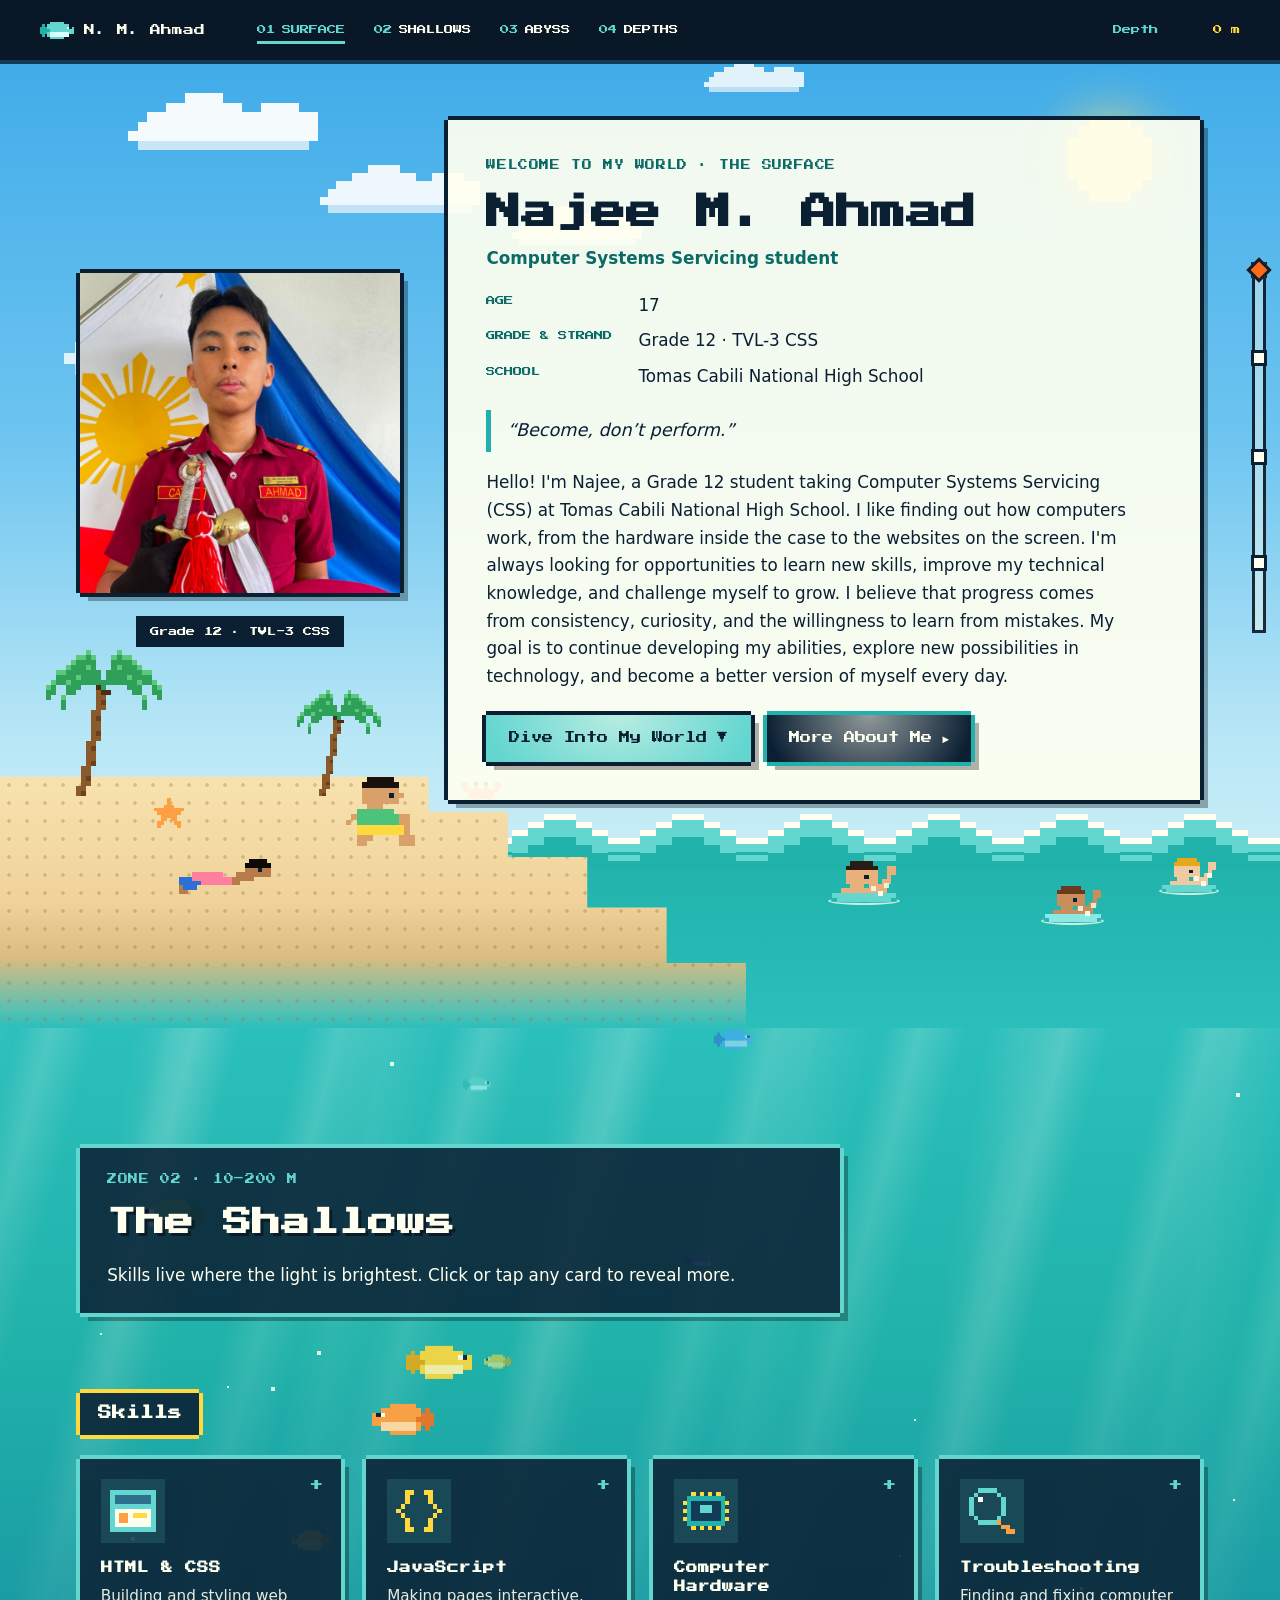
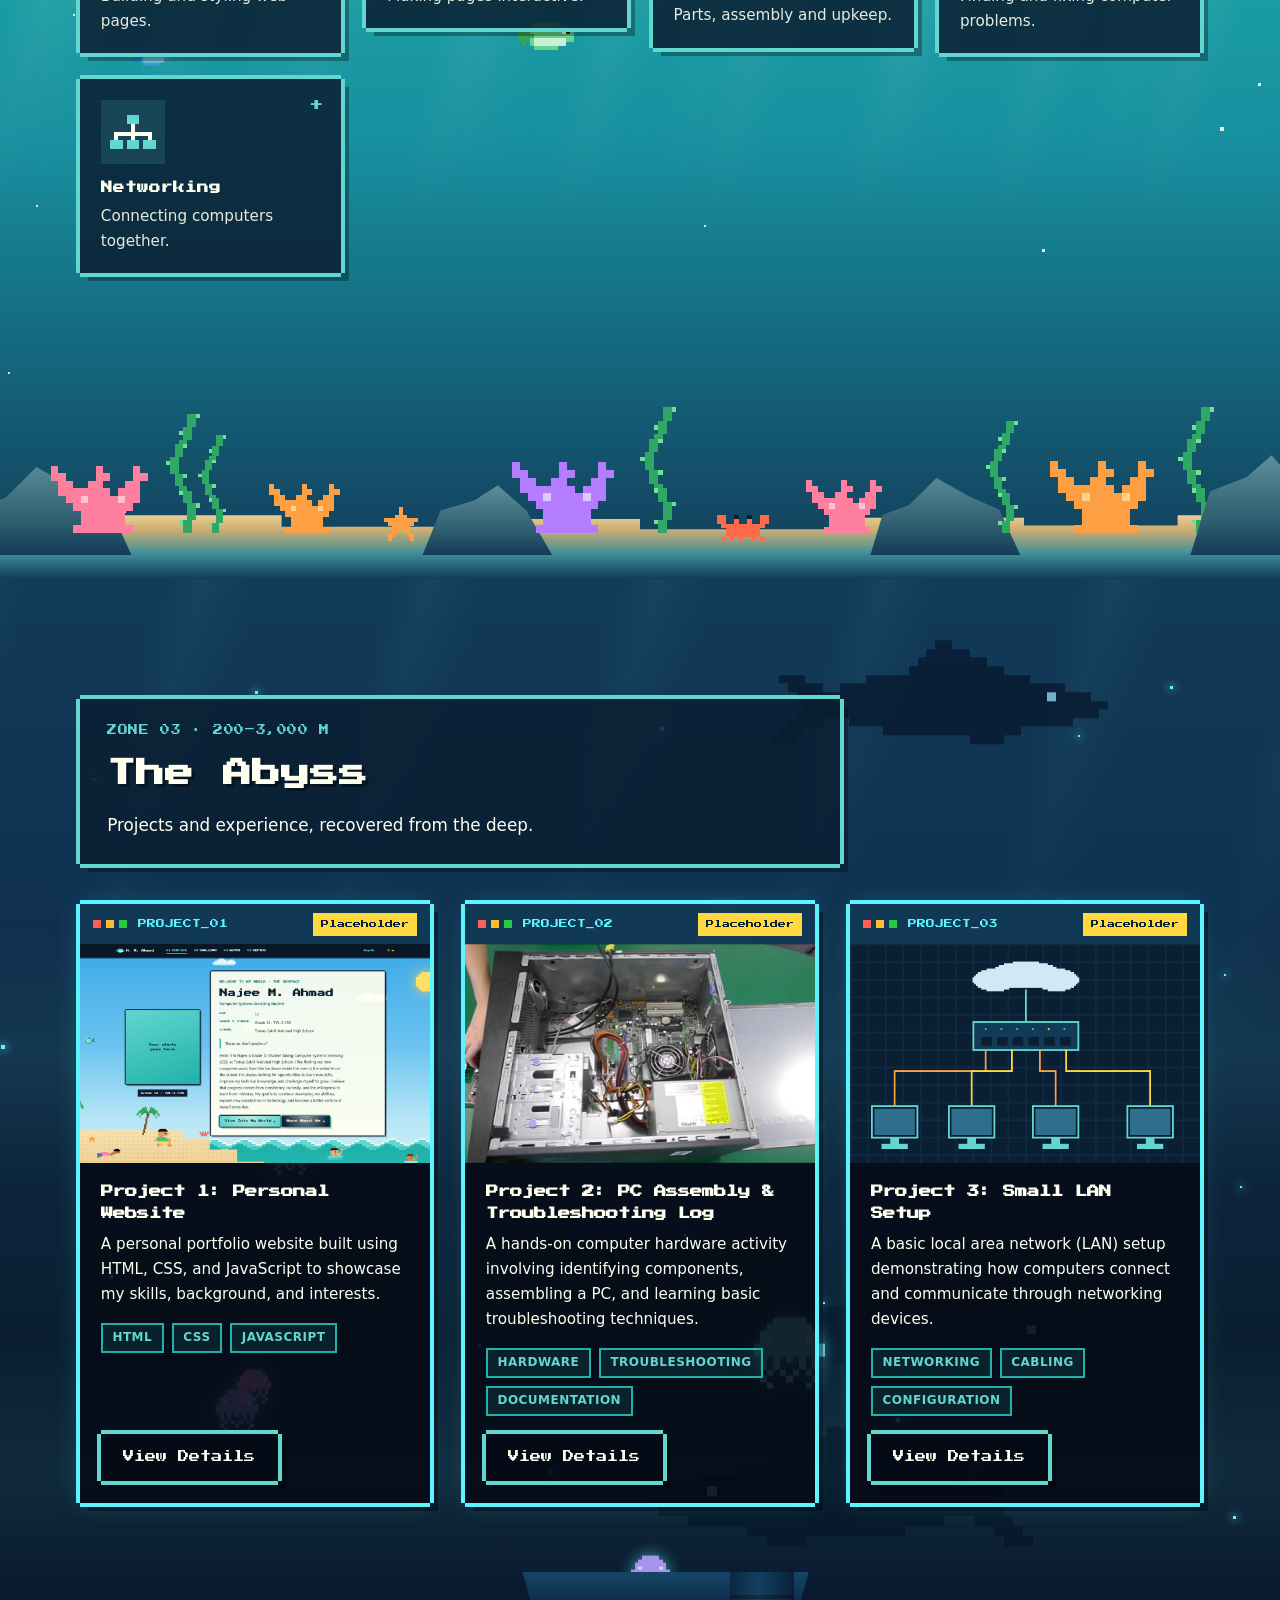
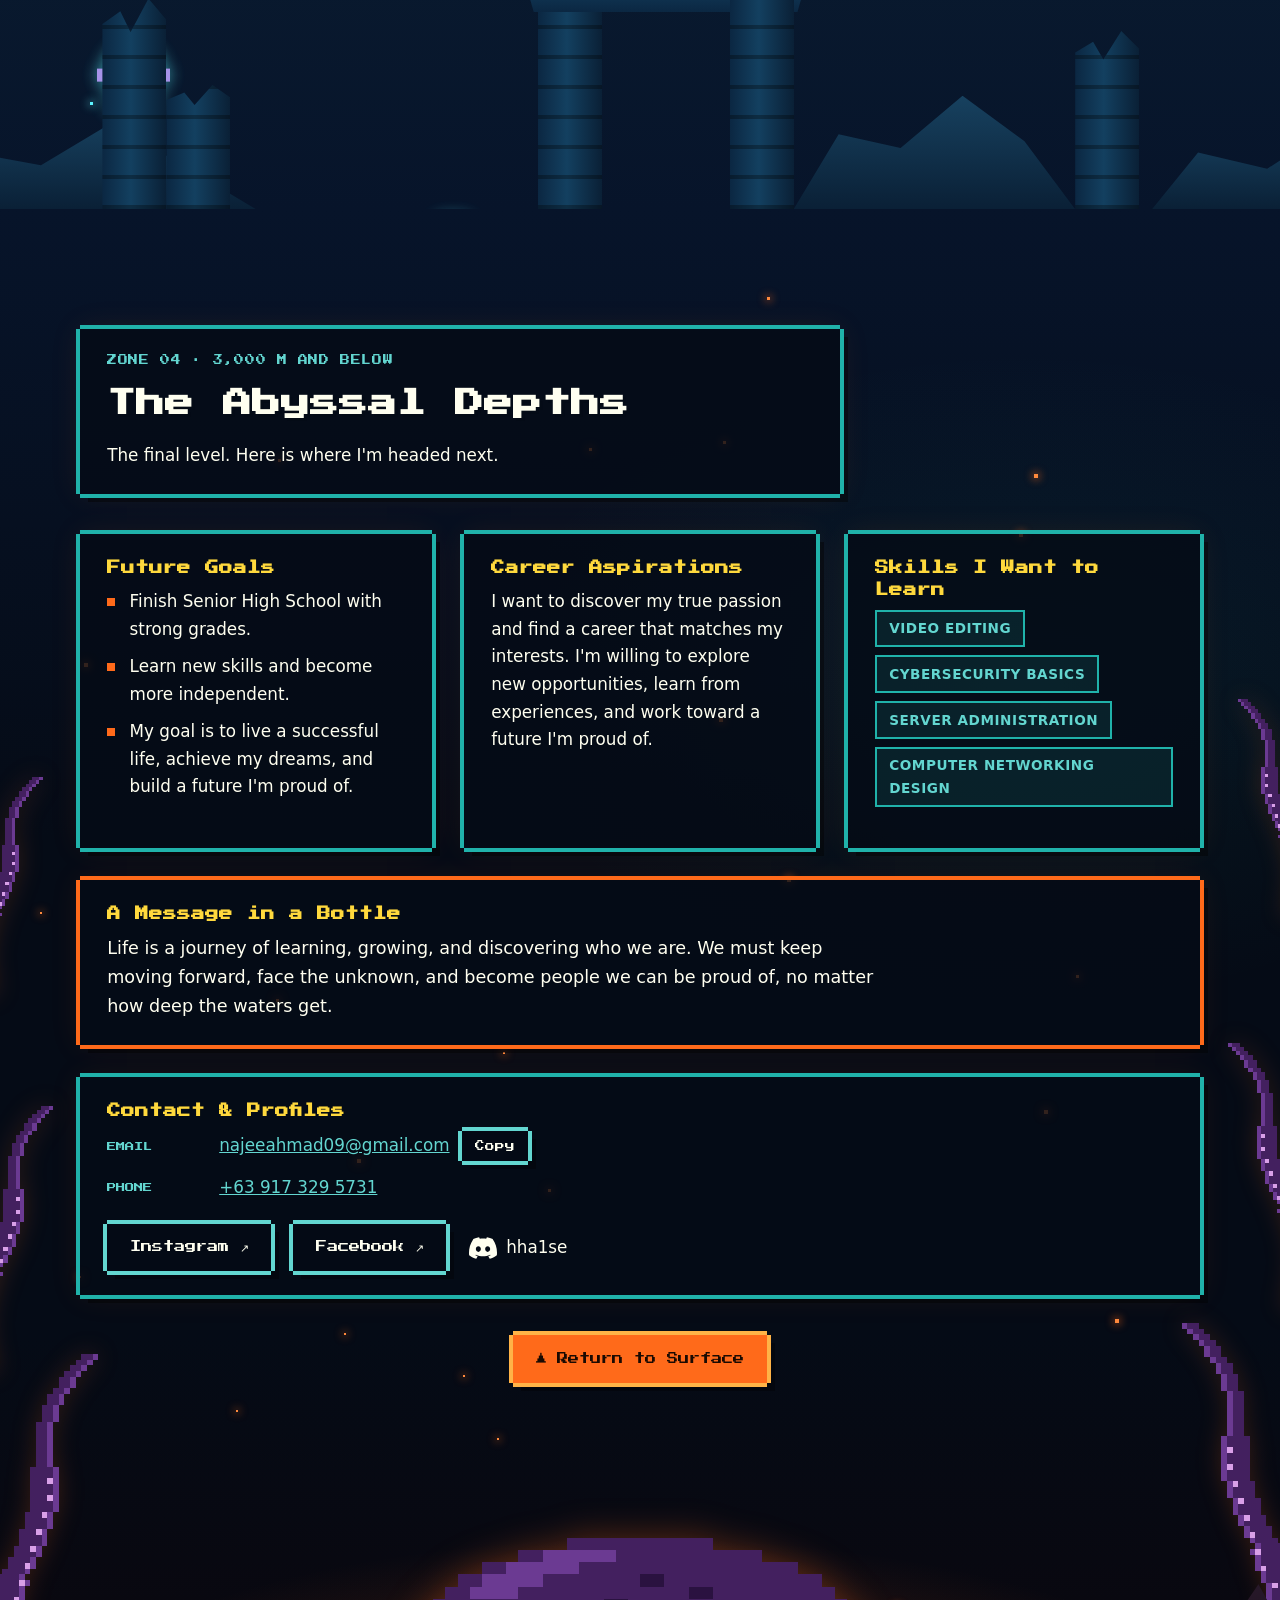
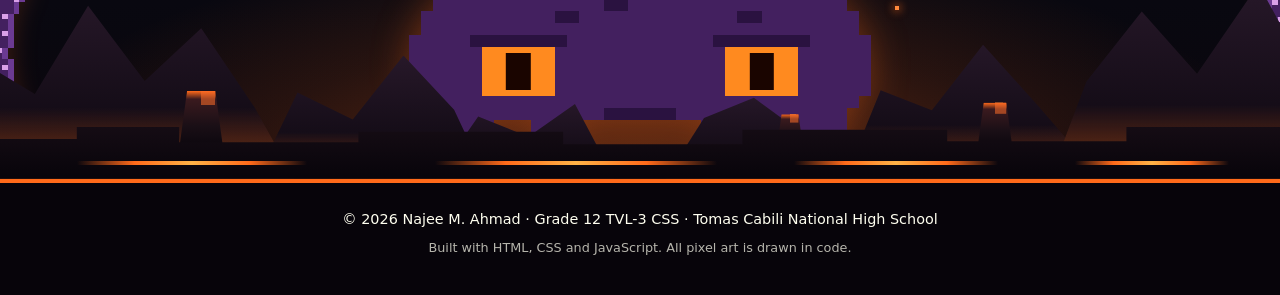
==== commit 2cda563f: "Website Done" ====
--- a/index.html
+++ b/index.html
@@ -13,29 +13,16 @@
   <link rel="preconnect" href="https://fonts.gstatic.com" crossorigin>
   <link href="https://fonts.googleapis.com/css2?family=Press+Start+2P&display=swap" rel="stylesheet">
 
-<<<<<<< HEAD
-  <link rel="stylesheet" href="styles.css">
-=======
   <link rel="stylesheet" href="style.css">
->>>>>>> 22ca4a60cbf1c02a5a2e9319071962d22ee750e9
   <script>document.documentElement.classList.add('js');</script>
 </head>
 
 <!--
-  ====================================================================
-  HOW TO CUSTOMIZE THIS PORTFOLIO
-  ====================================================================
-  1. Profile photo ......... put a square photo at  images/profile.jpg
-  2. Project screenshots ... put images at  images/project-1.png, project-2.png, project-3.png
-                             (missing images automatically show a placeholder)
+  HOW TO CUSTOMIZE
+  1. Profile photo ......... assets/profile.jpg (square)
+  2. Project screenshots ... assets/project-1.png, assets/pcassembly.jpg, assets/project-3.png
   3. Anything in [square brackets] is a placeholder: search for "[" and replace it.
-  4. Address: find the row marked "OPTIONAL ADDRESS" in the hero and remove the
-     word  hidden  from it if you want to show it.
-  5. skills: edit the text inside each <article class="card">.
-     Proficiency dots: change  data-level="3"  (0 to 5).
-  6. Projects: edit each project card AND its matching <div class="project-details">.
-  7. Links: replace the example GitHub / LinkedIn / Facebook / email addresses.
-  ====================================================================
+  4. Address: remove the word  hidden  from the row marked "OPTIONAL ADDRESS" to show it.
 -->
 
 <body>
@@ -52,7 +39,7 @@
       <ul class="nav-menu" id="nav-menu">
         <li><a href="#surface"  data-scroll data-zone-link="surface"><span class="n">01</span>Surface</a></li>
         <li><a href="#shallows" data-scroll data-zone-link="shallows"><span class="n">02</span>Shallows</a></li>
-        <li><a href="#abyss" data-scroll data-zone-link="abyss"><span class="n">03</span>Abyss</a></li>
+        <li><a href="#abyss"    data-scroll data-zone-link="abyss"><span class="n">03</span>Abyss</a></li>
         <li><a href="#depths"   data-scroll data-zone-link="depths"><span class="n">04</span>Depths</a></li>
       </ul>
 
@@ -73,15 +60,14 @@
   <aside class="depth-gauge" aria-label="Depth indicator and zone shortcuts">
     <div class="gauge-track">
       <span class="gauge-fill" id="gauge-fill" aria-hidden="true"></span>
-      <a class="gauge-tick" href="#surface"  data-scroll data-zone-link="surface"  data-index="0" style="top:0%"  aria-label="The Surface"        title="The Surface"></a>
-      <a class="gauge-tick" href="#shallows" data-scroll data-zone-link="shallows" data-index="1" style="top:25%" aria-label="The Shallows"       title="The Shallows"></a>
-      <a class="gauge-tick" href="#abyss"    data-scroll data-zone-link="abyss"    data-index="2" style="top:55%" aria-label="The Abyss"          title="The Abyss"></a>
-      <a class="gauge-tick" href="#depths"   data-scroll data-zone-link="depths"   data-index="3" style="top:85%" aria-label="The Abyssal Depths"  title="The Abyssal Depths"></a>
+      <a class="gauge-tick" href="#surface"  data-scroll data-zone-link="surface"  data-index="0" style="top:0%"  aria-label="The Surface"       title="The Surface"></a>
+      <a class="gauge-tick" href="#shallows" data-scroll data-zone-link="shallows" data-index="1" style="top:25%" aria-label="The Shallows"      title="The Shallows"></a>
+      <a class="gauge-tick" href="#abyss"    data-scroll data-zone-link="abyss"    data-index="2" style="top:55%" aria-label="The Abyss"         title="The Abyss"></a>
+      <a class="gauge-tick" href="#depths"   data-scroll data-zone-link="depths"   data-index="3" style="top:85%" aria-label="The Abyssal Depths" title="The Abyssal Depths"></a>
       <span class="gauge-marker" id="gauge-marker" aria-hidden="true"></span>
     </div>
   </aside>
 
-  <!-- Fixed effects: rising bubbles and a darkening vignette -->
   <div class="bubbles" id="bubbles" aria-hidden="true"></div>
   <div class="vignette" id="vignette" aria-hidden="true"></div>
 
@@ -102,7 +88,7 @@
         <div class="shore-critter crab" data-sprite="crab"></div>
         <div class="shore-critter starfish" data-sprite="starfish"></div>
 
-        <!-- Exactly five boys: 3 swimming, 2 relaxing on the sand -->
+        <!-- Five boys: 3 swimming, 2 relaxing on the sand -->
         <div class="boys" aria-hidden="true">
           <div class="swimmer swimmer-1"><span class="ripple"></span><span class="boy" data-sprite="boy-swim" data-palette="boyA"></span><i class="splash"></i></div>
           <div class="swimmer swimmer-2"><span class="ripple"></span><span class="boy" data-sprite="boy-swim" data-palette="boyB"></span><i class="splash"></i></div>
@@ -116,8 +102,7 @@
         <figure class="profile-card reveal">
           <div class="profile-frame">
             <span class="profile-fallback" aria-hidden="true">Your photo<br>goes here</span>
-            <!-- Replace images/profile.jpg with your own square photo -->
-            <img src="images/profile.jpg" alt="Portrait of Najee M. Ahmad" width="320" height="320" data-fallback>
+            <img src="assets/faceportfolio1.jfif" alt="Portrait of Najee M. Ahmad" width="320" height="320" data-fallback>
           </div>
           <figcaption>Grade 12 &middot; TVL-3 CSS</figcaption>
         </figure>
@@ -145,12 +130,14 @@
             the websites on the screen. I'm always looking for opportunities to learn new skills, improve my technical knowledge, and challenge myself to grow. I believe that progress comes from consistency, curiosity, and the willingness to learn from mistakes. My goal is to continue developing my abilities, explore new possibilities in technology, and become a better version of myself every day.
           </p>
 
-          <button type="button" class="btn btn-primary btn-wave" data-scroll-target="shallows">
+          <div class="hero-actions">
+            <button type="button" class="btn btn-primary btn-wave" data-scroll-target="shallows">
               Dive Into My World <span class="btn-arrow" aria-hidden="true">&#9660;</span>
             </button>
-           <a class="btn btn-secondary btn-wave" href="about.html">
-  More About Me <span class="btn-arrow side" aria-hidden="true">&#9658;</span>
-</a>
+            <a class="btn btn-secondary btn-wave" href="about.html">
+              More About Me <span class="btn-arrow side" aria-hidden="true">&#9658;</span>
+            </a>
+          </div>
         </div>
       </div>
     </section>
@@ -181,7 +168,7 @@
             <h4 class="card-title"><button type="button" class="card-toggle" aria-expanded="false" aria-controls="more-html">HTML &amp; CSS</button></h4>
             <p class="card-teaser">Building and styling web pages.</p>
             <div class="card-more" id="more-html"><div class="card-more-inner">
-              <p>Creating and styling websites with clean layouts, responsive designs, and organized content.
+              <p>Creating and styling websites with clean layouts, responsive designs, and organized content.</p>
               <div class="meter-row"><span class="meter-label">Proficiency</span><span class="meter" data-level="3" role="img" aria-label="Proficiency: 3 out of 5"></span></div>
             </div></div>
           </article>
@@ -191,7 +178,7 @@
             <h4 class="card-title"><button type="button" class="card-toggle" aria-expanded="false" aria-controls="more-js">JavaScript</button></h4>
             <p class="card-teaser">Making pages interactive.</p>
             <div class="card-more" id="more-js"><div class="card-more-inner">
-              <p>Adding interactive features and dynamic behavior to websites.
+              <p>Adding interactive features and dynamic behavior to websites.</p>
               <div class="meter-row"><span class="meter-label">Proficiency</span><span class="meter" data-level="2" role="img" aria-label="Proficiency: 2 out of 5"></span></div>
             </div></div>
           </article>
@@ -201,7 +188,7 @@
             <h4 class="card-title"><button type="button" class="card-toggle" aria-expanded="false" aria-controls="more-hw">Computer Hardware</button></h4>
             <p class="card-teaser">Parts, assembly and upkeep.</p>
             <div class="card-more" id="more-hw"><div class="card-more-inner">
-              <p>Understanding computer components, assembling PCs, and performing basic hardware maintenance.
+              <p>Understanding computer components, assembling PCs, and performing basic hardware maintenance.</p>
               <div class="meter-row"><span class="meter-label">Proficiency</span><span class="meter" data-level="4" role="img" aria-label="Proficiency: 4 out of 5"></span></div>
             </div></div>
           </article>
@@ -211,7 +198,7 @@
             <h4 class="card-title"><button type="button" class="card-toggle" aria-expanded="false" aria-controls="more-ts">Troubleshooting</button></h4>
             <p class="card-teaser">Finding and fixing computer problems.</p>
             <div class="card-more" id="more-ts"><div class="card-more-inner">
-              <p>Identifying computer problems, diagnosing their causes, and finding effective solutions.
+              <p>Identifying computer problems, diagnosing their causes, and finding effective solutions.</p>
               <div class="meter-row"><span class="meter-label">Proficiency</span><span class="meter" data-level="3" role="img" aria-label="Proficiency: 3 out of 5"></span></div>
             </div></div>
           </article>
@@ -221,11 +208,9 @@
             <h4 class="card-title"><button type="button" class="card-toggle" aria-expanded="false" aria-controls="more-net">Networking</button></h4>
             <p class="card-teaser">Connecting computers together.</p>
             <div class="card-more" id="more-net"><div class="card-more-inner">
-              <p>Connecting computers and configuring networks to enable communication and resource sharing.
+              <p>Connecting computers and configuring networks to enable communication and resource sharing.</p>
               <div class="meter-row"><span class="meter-label">Proficiency</span><span class="meter" data-level="3" role="img" aria-label="Proficiency: 3 out of 5"></span></div>
             </div></div>
-          </article>
-
           </article>
         </div>
       </div>
@@ -268,26 +253,17 @@
             </div>
             <div class="shot">
               <span class="shot-fallback" aria-hidden="true">Screenshot placeholder</span>
-<<<<<<< HEAD
               <img src="assets/project-1.png" alt="Screenshot of Project 1, a personal portfolio website" width="800" height="500" data-fallback>
             </div>
             <div class="project-body">
               <h3>Project 1: Personal Website</h3>
               <p>A personal portfolio website built using HTML, CSS, and JavaScript to showcase my skills, background, and interests.</p>
-=======
-              <img src="assets/project-1.png" alt="Screenshot of Sample Project 1, a personal portfolio website" width="800" height="500" data-fallback>
-            </div>
-            <div class="project-body">
-              <h3>Sample Project 1: Personal Website</h3>
-              <p>[Edit] A short description of a website you designed and built from scratch.</p>
->>>>>>> 22ca4a60cbf1c02a5a2e9319071962d22ee750e9
               <ul class="tags" aria-label="Technologies used">
                 <li>HTML</li><li>CSS</li><li>JavaScript</li>
               </ul>
               <button type="button" class="btn btn-ghost" data-project-open="project-1-details">View Details</button>
             </div>
             <div class="project-details" id="project-1-details" hidden>
-<<<<<<< HEAD
               <h3>Project 1: Personal Website</h3>
               <p class="detail-meta">Placeholder &middot; [Month Year] &middot; [Solo / Team]</p>
               <div class="shot">
@@ -295,27 +271,12 @@
                 <img src="assets/project-1.png" alt="Screenshot of Project 1, a personal portfolio website" width="800" height="500" data-fallback>
               </div>
               <h4>Overview</h4>
-              <p>A Portfolio Website.</p>
+              <p>A portfolio website.</p>
               <h4>What I did</h4>
               <ul class="detail-list">
                 <li>Planned the layout and chose the colors.</li>
                 <li>Wrote the HTML, CSS and JavaScript with the help of AI.</li>
                 <li>Tested it on phone and desktop.</li>
-=======
-              <h3>Sample Project 1: Personal Website</h3>
-              <p class="detail-meta">Placeholder &middot; [Month Year] &middot; [Solo / Team]</p>
-              <div class="shot">
-                <span class="shot-fallback" aria-hidden="true">Screenshot placeholder</span>
-                <img src="assets/project-1.png" alt="Screenshot of Sample Project 1, a personal portfolio website" width="800" height="500" data-fallback>
-              </div>
-              <h4>Overview</h4>
-              <p>[Edit] Explain what the project is, who it is for, and why you made it.</p>
-              <h4>What I did</h4>
-              <ul class="detail-list">
-                <li>[Edit] Planned the layout and chose the colors.</li>
-                <li>[Edit] Wrote the HTML, CSS and JavaScript.</li>
-                <li>[Edit] Tested it on phone and desktop.</li>
->>>>>>> 22ca4a60cbf1c02a5a2e9319071962d22ee750e9
               </ul>
               <h4>Skills used</h4>
               <ul class="tags"><li>HTML</li><li>CSS</li><li>JavaScript</li></ul>
@@ -331,52 +292,30 @@
             </div>
             <div class="shot">
               <span class="shot-fallback" aria-hidden="true">Screenshot placeholder</span>
-<<<<<<< HEAD
               <img src="assets/pcassembly.jpg" alt="Photo of Project 2, a PC assembly and troubleshooting log" width="800" height="500" data-fallback>
             </div>
             <div class="project-body">
               <h3>Project 2: PC Assembly &amp; Troubleshooting Log</h3>
               <p>A hands-on computer hardware activity involving identifying components, assembling a PC, and learning basic troubleshooting techniques.</p>
-=======
-              <img src="assets/project-2.png" alt="Photo of Sample Project 2, a PC assembly and troubleshooting log" width="800" height="500" data-fallback>
-            </div>
-            <div class="project-body">
-              <h3>Sample Project 2: PC Assembly &amp; Troubleshooting Log</h3>
-              <p>[Edit] Document a computer you assembled, repaired or diagnosed.</p>
->>>>>>> 22ca4a60cbf1c02a5a2e9319071962d22ee750e9
               <ul class="tags" aria-label="Skills used">
                 <li>Hardware</li><li>Troubleshooting</li><li>Documentation</li>
               </ul>
               <button type="button" class="btn btn-ghost" data-project-open="project-2-details">View Details</button>
             </div>
             <div class="project-details" id="project-2-details" hidden>
-<<<<<<< HEAD
               <h3>Project 2: PC Assembly &amp; Troubleshooting Log</h3>
               <p class="detail-meta">Placeholder &middot; [Month Year] &middot; [Class activity / Personal]</p>
               <div class="shot">
                 <span class="shot-fallback" aria-hidden="true">Photo placeholder</span>
                 <img src="assets/pcassembly.jpg" alt="Photo of Project 2, a PC assembly and troubleshooting log" width="800" height="500" data-fallback>
-=======
-              <h3>Sample Project 2: PC Assembly &amp; Troubleshooting Log</h3>
-              <p class="detail-meta">Placeholder &middot; [Month Year] &middot; [Class activity / Personal]</p>
-              <div class="shot">
-                <span class="shot-fallback" aria-hidden="true">Photo placeholder</span>
-                <img src="assets/project-2.png" alt="Photo of Sample Project 2, a PC assembly and troubleshooting log" width="800" height="500" data-fallback>
->>>>>>> 22ca4a60cbf1c02a5a2e9319071962d22ee750e9
               </div>
               <h4>Overview</h4>
               <p>[Edit] Describe the computer, the problem or the build goal.</p>
               <h4>What I did</h4>
               <ul class="detail-list">
-<<<<<<< HEAD
                 <li>Identified and installed the components.</li>
                 <li>Tested the system and recorded the results.</li>
                 <li>Wrote down the problem, the cause and the fix.</li>
-=======
-                <li>[Edit] Identified and installed the components.</li>
-                <li>[Edit] Tested the system and recorded the results.</li>
-                <li>[Edit] Wrote down the problem, the cause and the fix.</li>
->>>>>>> 22ca4a60cbf1c02a5a2e9319071962d22ee750e9
               </ul>
               <h4>Skills used</h4>
               <ul class="tags"><li>Hardware</li><li>Troubleshooting</li><li>Documentation</li></ul>
@@ -391,51 +330,30 @@
             </div>
             <div class="shot">
               <span class="shot-fallback" aria-hidden="true">Screenshot placeholder</span>
-<<<<<<< HEAD
               <img src="assets/project-3.png" alt="Diagram of Project 3, a small local area network setup" width="800" height="500" data-fallback>
             </div>
             <div class="project-body">
               <h3>Project 3: Small LAN Setup</h3>
               <p>A basic local area network (LAN) setup demonstrating how computers connect and communicate through networking devices.</p>
-=======
-              <img src="assets/project-3.png" alt="Diagram of Sample Project 3, a small local area network setup" width="800" height="500" data-fallback>
-            </div>
-            <div class="project-body">
-              <h3>Sample Project 3: Small LAN Setup</h3>
-              <p>[Edit] Show a network you planned, cabled or configured.</p>
->>>>>>> 22ca4a60cbf1c02a5a2e9319071962d22ee750e9
               <ul class="tags" aria-label="Skills used">
                 <li>Networking</li><li>Cabling</li><li>Configuration</li>
               </ul>
               <button type="button" class="btn btn-ghost" data-project-open="project-3-details">View Details</button>
             </div>
             <div class="project-details" id="project-3-details" hidden>
-<<<<<<< HEAD
               <h3>Project 3: Small LAN Setup</h3>
-=======
-              <h3>Sample Project 3: Small LAN Setup</h3>
->>>>>>> 22ca4a60cbf1c02a5a2e9319071962d22ee750e9
               <p class="detail-meta">Placeholder &middot; [Month Year] &middot; [Class activity / Personal]</p>
               <div class="shot">
                 <span class="shot-fallback" aria-hidden="true">Diagram placeholder</span>
-                <img src="assets/project-3.png" alt="Diagram of Sample Project 3, a small local area network setup" width="800" height="500" data-fallback>
+                <img src="assets/project-3.png" alt="Diagram of Project 3, a small local area network setup" width="800" height="500" data-fallback>
               </div>
               <h4>Overview</h4>
-<<<<<<< HEAD
-              <p>A Performance Task on our G12 CSS Subject.</p>
+              <p>A performance task in our Grade 12 CSS subject.</p>
               <h4>What I did</h4>
               <ul class="detail-list">
                 <li>Prepared and tested the network cables.</li>
                 <li>Configured IP addresses and checked connectivity.</li>
-                <li></li>Solved any connection problems.</li>
-=======
-              <p>[Edit] Describe the network: how many computers, what equipment, and what it was for.</p>
-              <h4>What I did</h4>
-              <ul class="detail-list">
-                <li>[Edit] Prepared and tested the network cables.</li>
-                <li>[Edit] Configured IP addresses and checked connectivity.</li>
-                <li>[Edit] Solved any connection problems.</li>
->>>>>>> 22ca4a60cbf1c02a5a2e9319071962d22ee750e9
+                <li>Solved any connection problems.</li>
               </ul>
               <h4>Skills used</h4>
               <ul class="tags"><li>Networking</li><li>Cabling</li><li>Configuration</li></ul>
@@ -482,56 +400,32 @@
           <section class="panel reveal" aria-labelledby="goals-title">
             <h3 id="goals-title" class="panel-title">Future Goals</h3>
             <ul class="bullet-list">
-<<<<<<< HEAD
               <li>Finish Senior High School with strong grades.</li>
               <li>Learn new skills and become more independent.</li>
               <li>My goal is to live a successful life, achieve my dreams, and build a future I'm proud of.</li>
-=======
-              <li>[Edit] Finish Senior High School with strong grades.</li>
-              <li>[Edit] Earn a national certificate in Computer Systems Servicing.</li>
-              <li>[Edit] Build a portfolio of real projects.</li>
->>>>>>> 22ca4a60cbf1c02a5a2e9319071962d22ee750e9
             </ul>
           </section>
 
           <section class="panel reveal" aria-labelledby="career-title">
             <h3 id="career-title" class="panel-title">Career Aspirations</h3>
-<<<<<<< HEAD
-            <p>I want to discover my true passion and find a career that matches my interests. I'm willing to explore new opportunities, learn from experiences, and work toward a future I'm proud of.
-=======
-            <p>[Edit] Describe the CSS or IT career you want, for example a computer technician, network technician, IT support specialist or web developer, and why it interests you.</p>
->>>>>>> 22ca4a60cbf1c02a5a2e9319071962d22ee750e9
+            <p>I want to discover my true passion and find a career that matches my interests. I'm willing to explore new opportunities, learn from experiences, and work toward a future I'm proud of.</p>
           </section>
 
           <section class="panel reveal" aria-labelledby="learn-title">
             <h3 id="learn-title" class="panel-title">Skills I Want to Learn</h3>
             <ul class="tags tags-large">
-<<<<<<< HEAD
               <li>Video Editing</li>
               <li>Cybersecurity basics</li>
               <li>Server administration</li>
               <li>Computer Networking Design</li>
             </ul>
-=======
-              <li>[Skill 1]</li>
-              <li>Cybersecurity basics</li>
-              <li>Server administration</li>
-              <li>[Skill 4]</li>
-            </ul>
-            <p class="small-note">Edit these chips to match your own learning goals.</p>
->>>>>>> 22ca4a60cbf1c02a5a2e9319071962d22ee750e9
           </section>
         </div>
 
         <section class="panel bottle reveal" aria-labelledby="message-title">
           <h3 id="message-title" class="panel-title">A Message in a Bottle</h3>
           <p>
-<<<<<<< HEAD
             Life is a journey of learning, growing, and discovering who we are. We must keep moving forward, face the unknown, and become people we can be proud of, no matter how deep the waters get.
-=======
-            Thank you for diving all the way down. [Replace this with your own final message to visitors: what
-            you hope they remember, what you're excited about, and an invitation to get in touch.]
->>>>>>> 22ca4a60cbf1c02a5a2e9319071962d22ee750e9
           </p>
         </section>
 
@@ -547,30 +441,17 @@
             </div>
             <div class="contact-row">
               <dt>Phone</dt>
-<<<<<<< HEAD
-              <dd><a href="tel:+639362821298">+63 936 282 1298</a> <span class="small-note"></span></dd>
+              <dd><a href="tel:+639173295731">+63 917 329 5731</a></dd>
             </div>
           </dl>
           <ul class="social-links">
-  <li><a class="btn btn-ghost" href="https://www.instagram.com/na_jeeeeeeeeeeeeee/" target="_blank" rel="noopener noreferrer">Instagram &#8599;</a></li>
-  <li><a class="btn btn-ghost" href="https://www.facebook.com/profile.php?id=100091168187155" target="_blank" rel="noopener noreferrer">Facebook &#8599;</a></li>
-  <span class="discord-tag">
-    <svg viewBox="0 0 24 24" aria-hidden="true" focusable="false"><path d="M20.317 4.3698a19.7913 19.7913 0 00-4.8851-1.5152.0741.0741 0 00-.0785.0371c-.211.3753-.4447.8648-.6083 1.2495-1.8447-.2762-3.68-.2762-5.4868 0-.1636-.3933-.4058-.8742-.6177-1.2495a.077.077 0 00-.0785-.037 19.7363 19.7363 0 00-4.8852 1.515.0699.0699 0 00-.0321.0277C.5334 9.0458-.319 13.5799.0992 18.0578a.0824.0824 0 00.0312.0561c2.0528 1.5076 4.0413 2.4228 5.9929 3.0294a.0777.0777 0 00.0842-.0276c.4616-.6304.8731-1.2952 1.226-1.9942a.076.076 0 00-.0416-.1057c-.6528-.2476-1.2743-.5495-1.8722-.8923a.077.077 0 01-.0076-.1277c.1258-.0943.2517-.1923.3718-.2914a.0743.0743 0 01.0776-.0105c3.9278 1.7933 8.18 1.7933 12.0614 0a.0739.0739 0 01.0785.0095c.1202.099.246.1981.3728.2924a.077.077 0 01-.0066.1276 12.2986 12.2986 0 01-1.873.8914.0766.0766 0 00-.0407.1067c.3604.698.7719 1.3628 1.225 1.9932a.076.076 0 00.0842.0286c1.961-.6067 3.9495-1.5219 6.0023-3.0294a.077.077 0 00.0313-.0552c.5004-5.177-.8382-9.6739-3.5485-13.6604a.061.061 0 00-.0312-.0286zM8.02 15.3312c-1.1825 0-2.1569-1.0857-2.1569-2.419 0-1.3332.9555-2.4189 2.157-2.4189 1.2108 0 2.1757 1.0952 2.1568 2.419 0 1.3332-.9555 2.4189-2.1569 2.4189zm7.9748 0c-1.1825 0-2.1569-1.0857-2.1569-2.419 0-1.3332.9554-2.4189 2.1569-2.4189 1.2108 0 2.1757 1.0952 2.1568 2.419 0 1.3332-.946 2.4189-2.1568 2.4189Z"/></svg>
-    <span class="sr-only">Discord hha1se</span>
-    <span>hha1se</span>
-
-  </span>
-</a></li>
-=======
-              <dd><a href="tel:+639362821298">+63 936 282 1298</a> <span class="small-note">[example]</span></dd>
-            </div>
-          </dl>
-          <ul class="social-links">
-  <li><a class="btn btn-ghost" href="https://www.instagram.com/your.username" target="_blank" rel="noopener noreferrer">Instagram &#8599;</a></li>
-  <li><a class="btn btn-ghost" href="https://discord.com/users/YOUR_USER_ID" target="_blank" rel="noopener noreferrer">Discord &#8599;</a></li>
-  <li><a class="btn btn-ghost" href="https://www.facebook.com/your.profile" target="_blank" rel="noopener noreferrer">Facebook &#8599;</a></li>
->>>>>>> 22ca4a60cbf1c02a5a2e9319071962d22ee750e9
-</ul>
+            <li><a class="btn btn-ghost" href="https://www.instagram.com/na_jeeeeeeeeeeeeee/" target="_blank" rel="noopener noreferrer">Instagram &#8599;</a></li>
+            <li><a class="btn btn-ghost" href="https://www.facebook.com/profile.php?id=100091168187155" target="_blank" rel="noopener noreferrer">Facebook &#8599;</a></li>
+            <li class="discord-tag">
+              <svg viewBox="0 0 24 24" aria-hidden="true" focusable="false"><path d="M20.317 4.3698a19.7913 19.7913 0 00-4.8851-1.5152.0741.0741 0 00-.0785.0371c-.211.3753-.4447.8648-.6083 1.2495-1.8447-.2762-3.68-.2762-5.4868 0-.1636-.3933-.4058-.8742-.6177-1.2495a.077.077 0 00-.0785-.037 19.7363 19.7363 0 00-4.8852 1.515.0699.0699 0 00-.0321.0277C.5334 9.0458-.319 13.5799.0992 18.0578a.0824.0824 0 00.0312.0561c2.0528 1.5076 4.0413 2.4228 5.9929 3.0294a.0777.0777 0 00.0842-.0276c.4616-.6304.8731-1.2952 1.226-1.9942a.076.076 0 00-.0416-.1057c-.6528-.2476-1.2743-.5495-1.8722-.8923a.077.077 0 01-.0076-.1277c.1258-.0943.2517-.1923.3718-.2914a.0743.0743 0 01.0776-.0105c3.9278 1.7933 8.18 1.7933 12.0614 0a.0739.0739 0 01.0785.0095c.1202.099.246.1981.3728.2924a.077.077 0 01-.0066.1276 12.2986 12.2986 0 01-1.873.8914.0766.0766 0 00-.0407.1067c.3604.698.7719 1.3628 1.225 1.9932a.076.076 0 00.0842.0286c1.961-.6067 3.9495-1.5219 6.0023-3.0294a.077.077 0 00.0313-.0552c.5004-5.177-.8382-9.6739-3.5485-13.6604a.061.061 0 00-.0312-.0286zM8.02 15.3312c-1.1825 0-2.1569-1.0857-2.1569-2.419 0-1.3332.9555-2.4189 2.157-2.4189 1.2108 0 2.1757 1.0952 2.1568 2.419 0 1.3332-.9555 2.4189-2.1569 2.4189zm7.9748 0c-1.1825 0-2.1569-1.0857-2.1569-2.419 0-1.3332.9554-2.4189 2.1569-2.4189 1.2108 0 2.1757 1.0952 2.1568 2.419 0 1.3332-.946 2.4189-2.1568 2.4189Z"/></svg>
+              <span class="sr-only">Discord:</span><span>hha1se</span>
+            </li>
+          </ul>
         </section>
 
         <div class="return-wrap reveal">
--- a/style.css
+++ b/style.css
@@ -1174,4 +1174,7 @@
   transition: transform .12s steps(3);
 }
 .kpupil.l { left: 22.5%; }
-.kpupil.r { left: 72.5%; }+.kpupil.r { left: 72.5%; }
+
+.discord-tag { display: inline-flex; align-items: center; gap: .6rem; color: var(--ivory); }
+.discord-tag svg { width: 28px; height: 28px; fill: currentColor; flex: none; }
